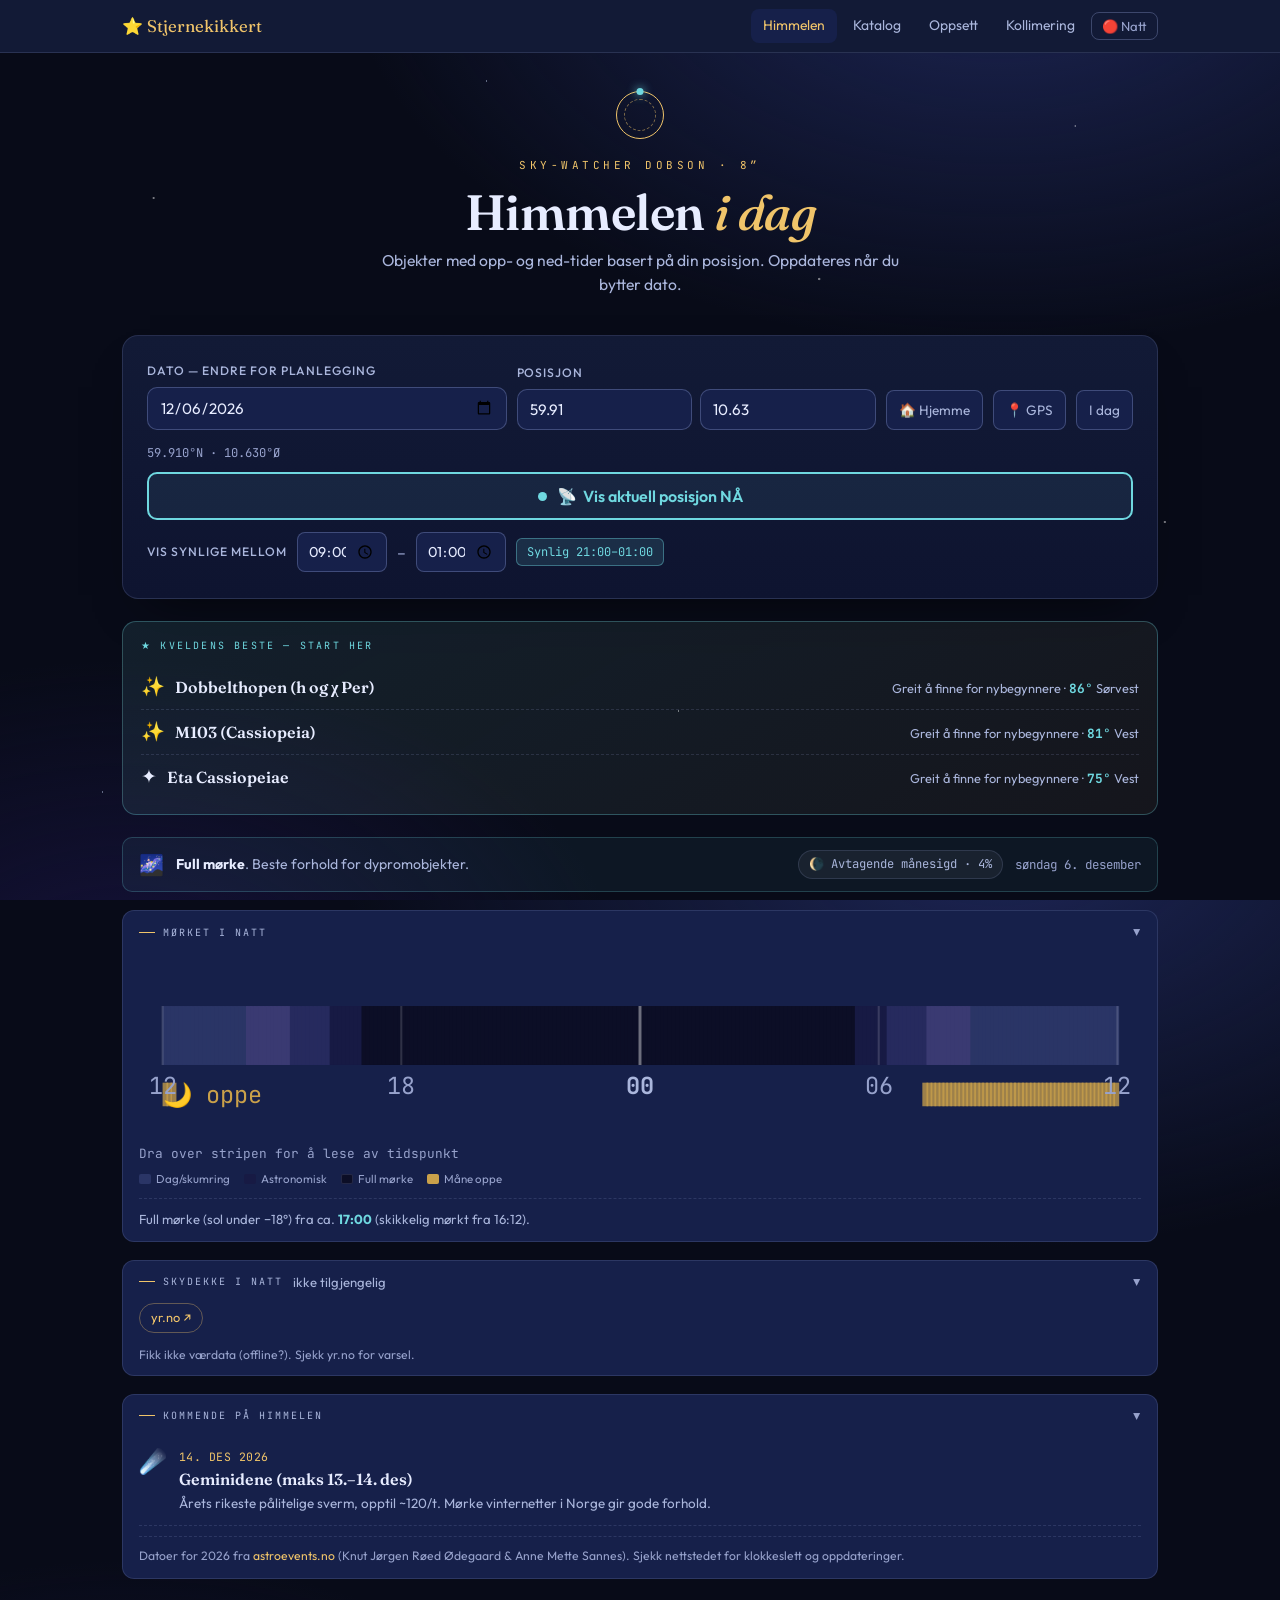
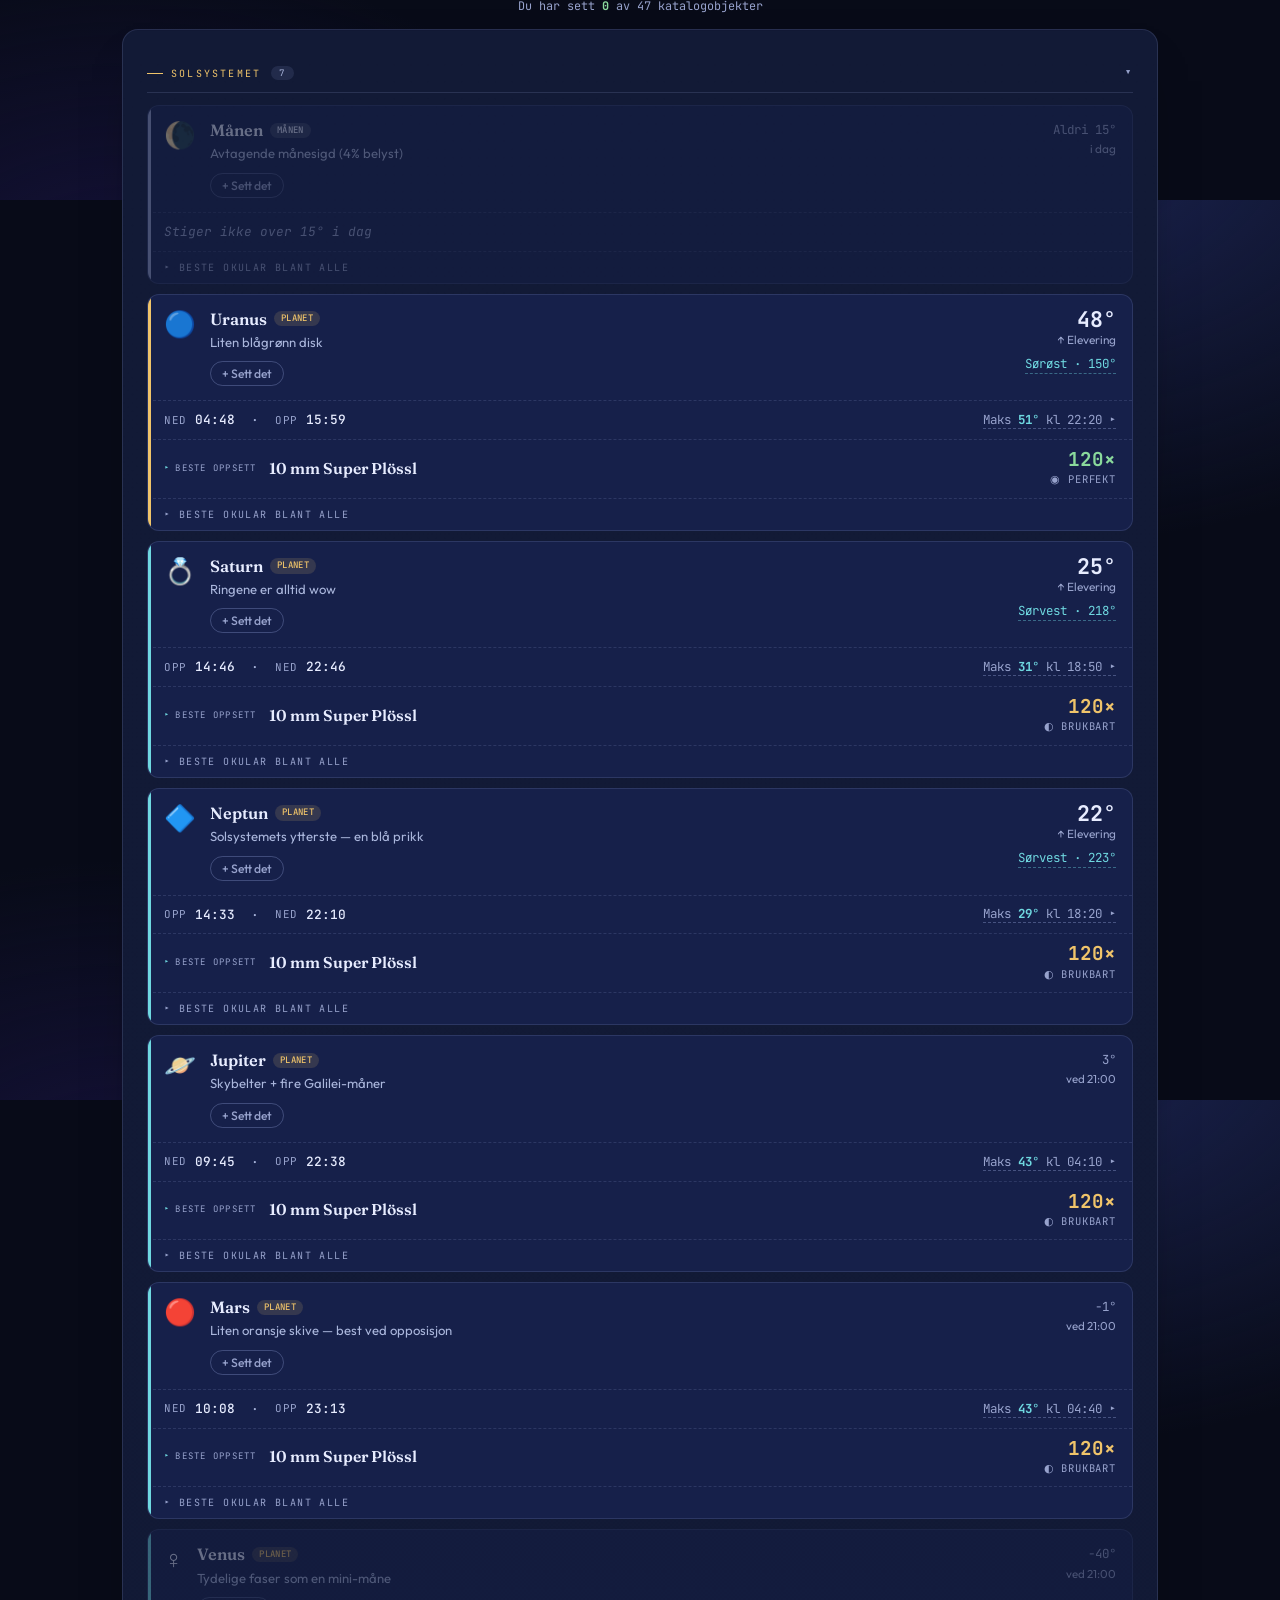
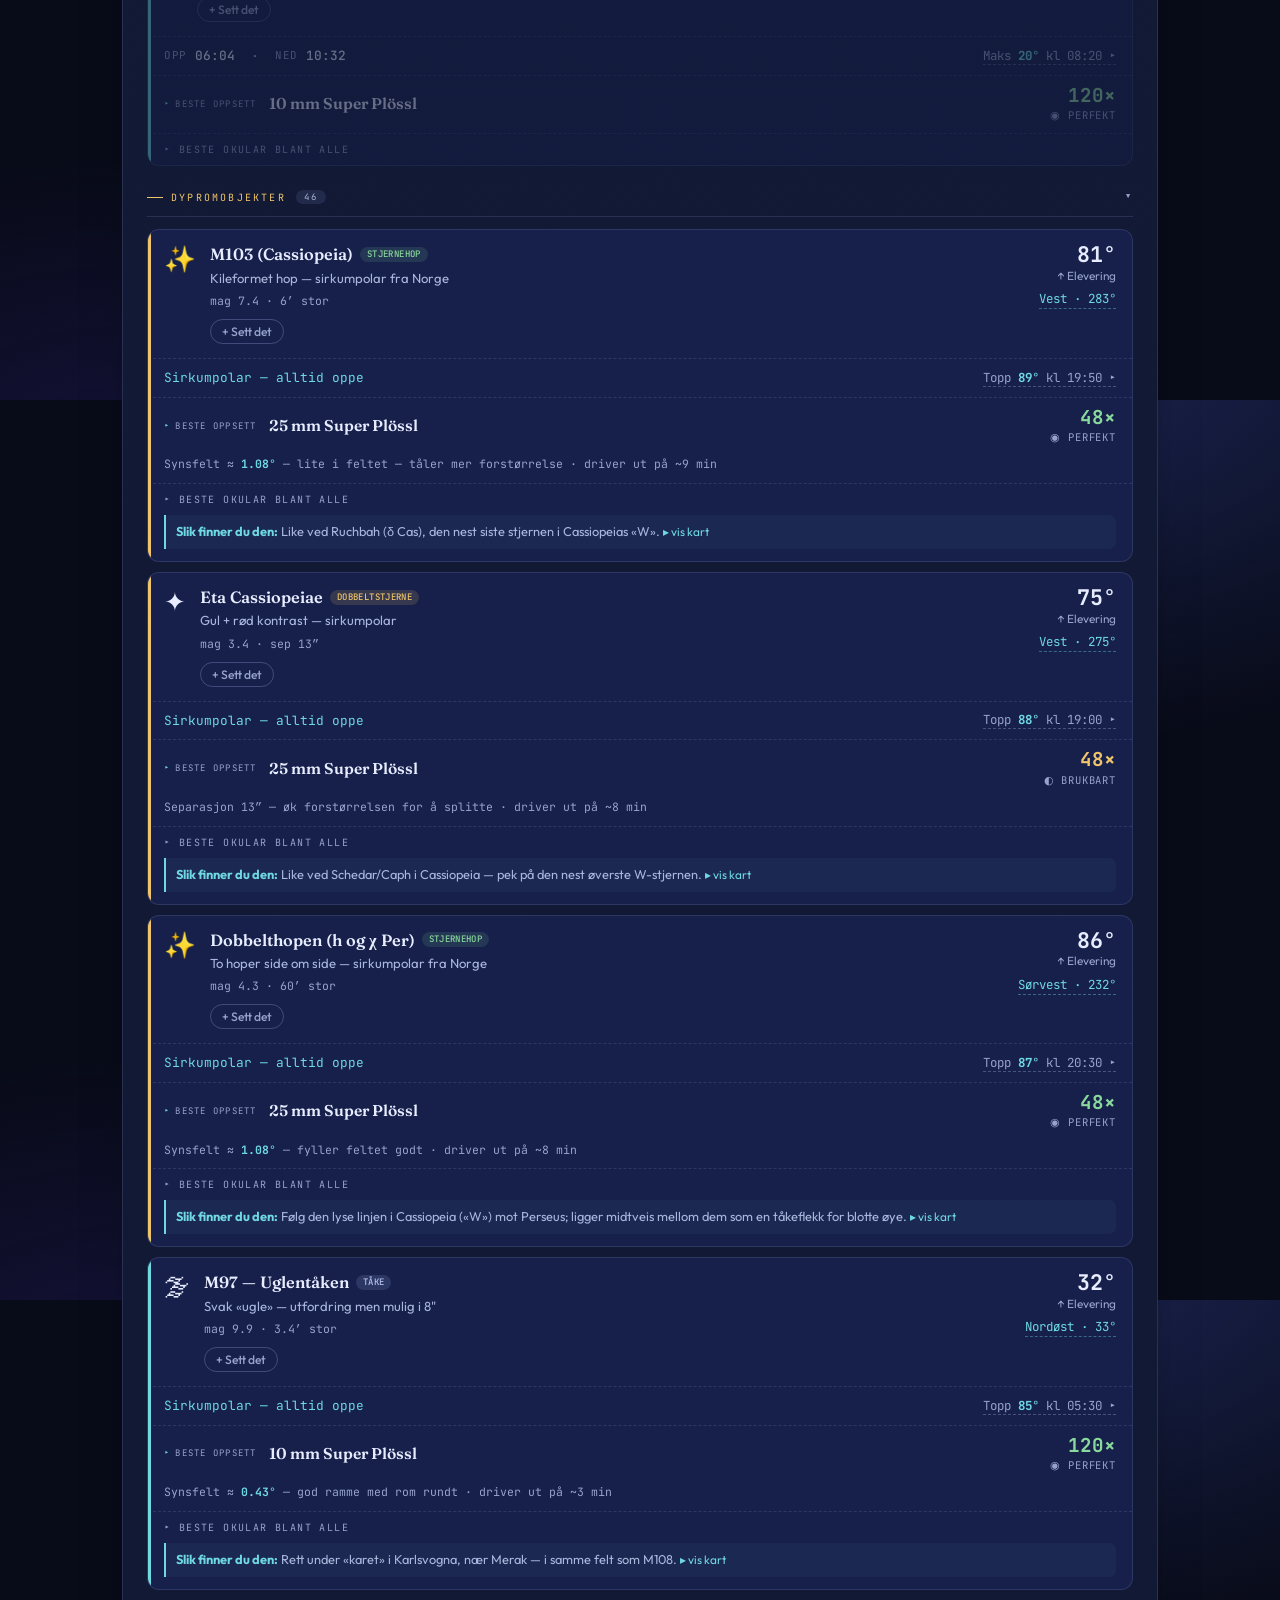
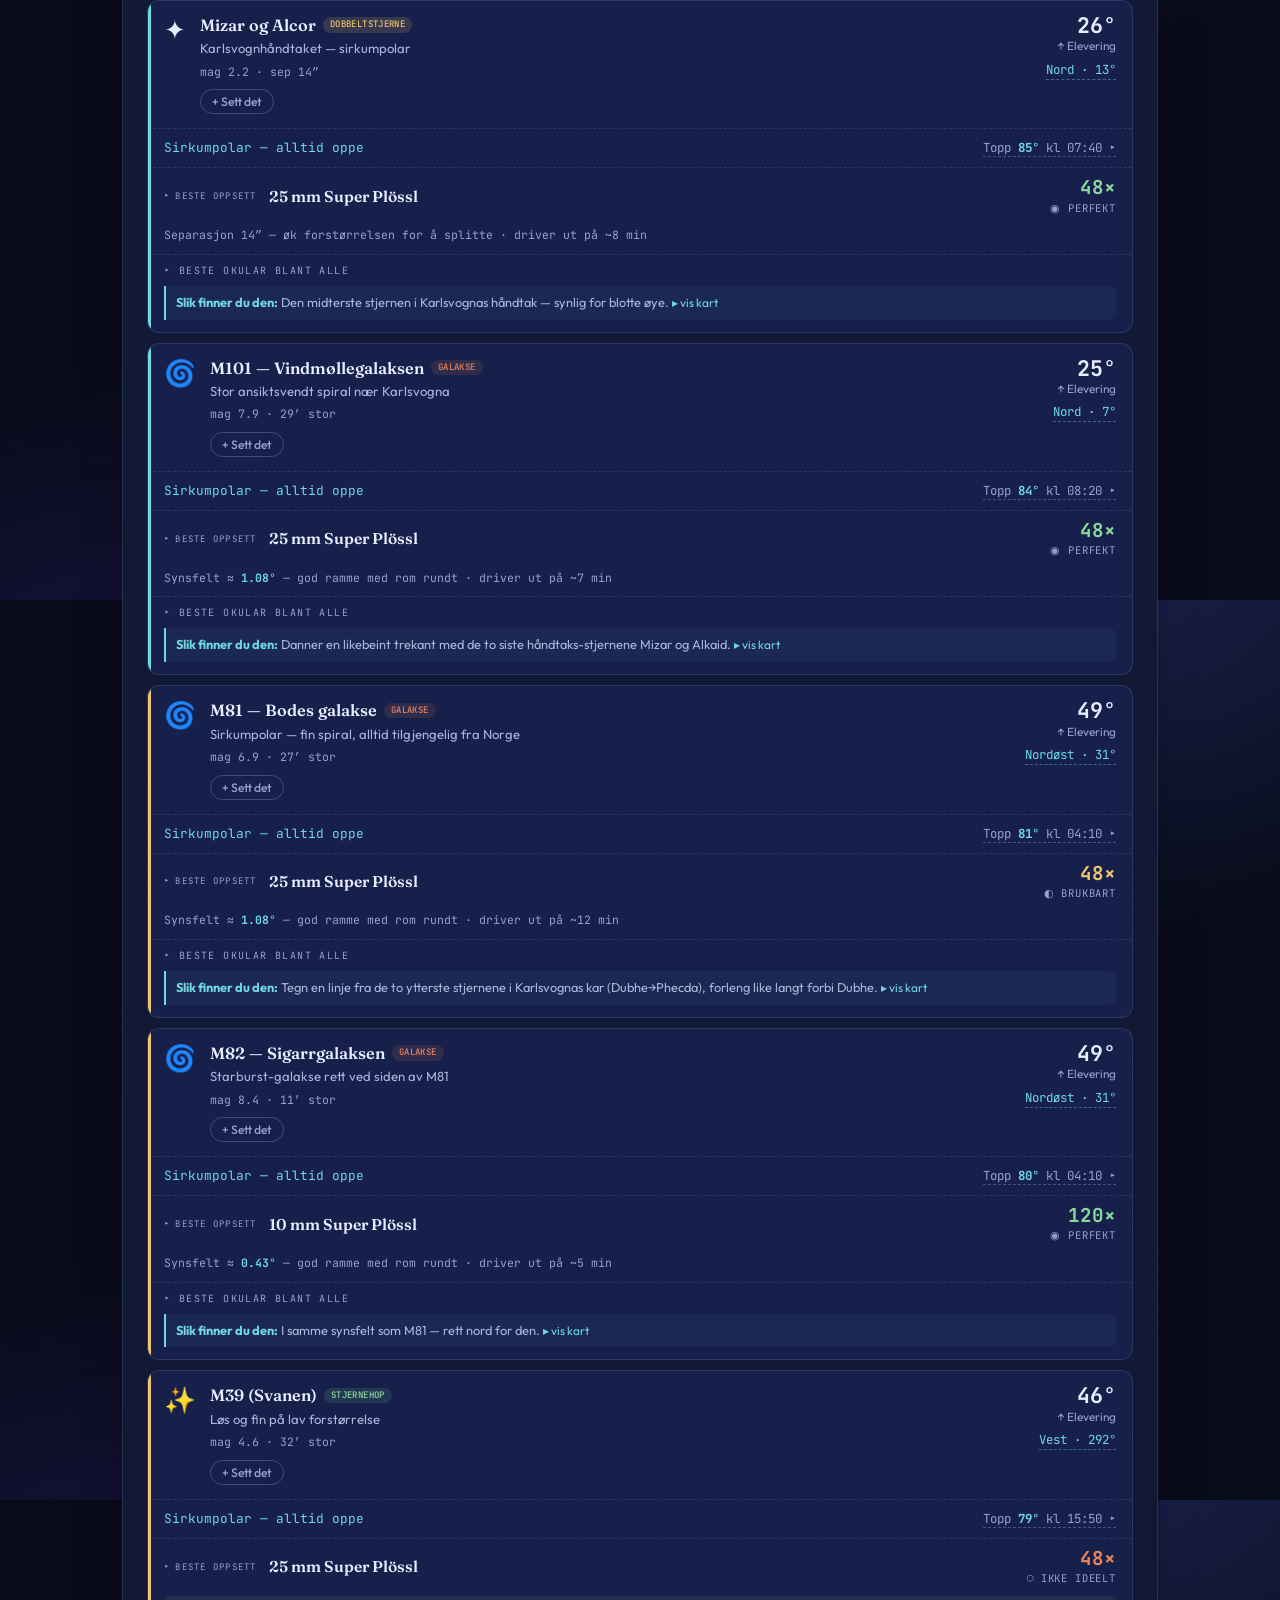
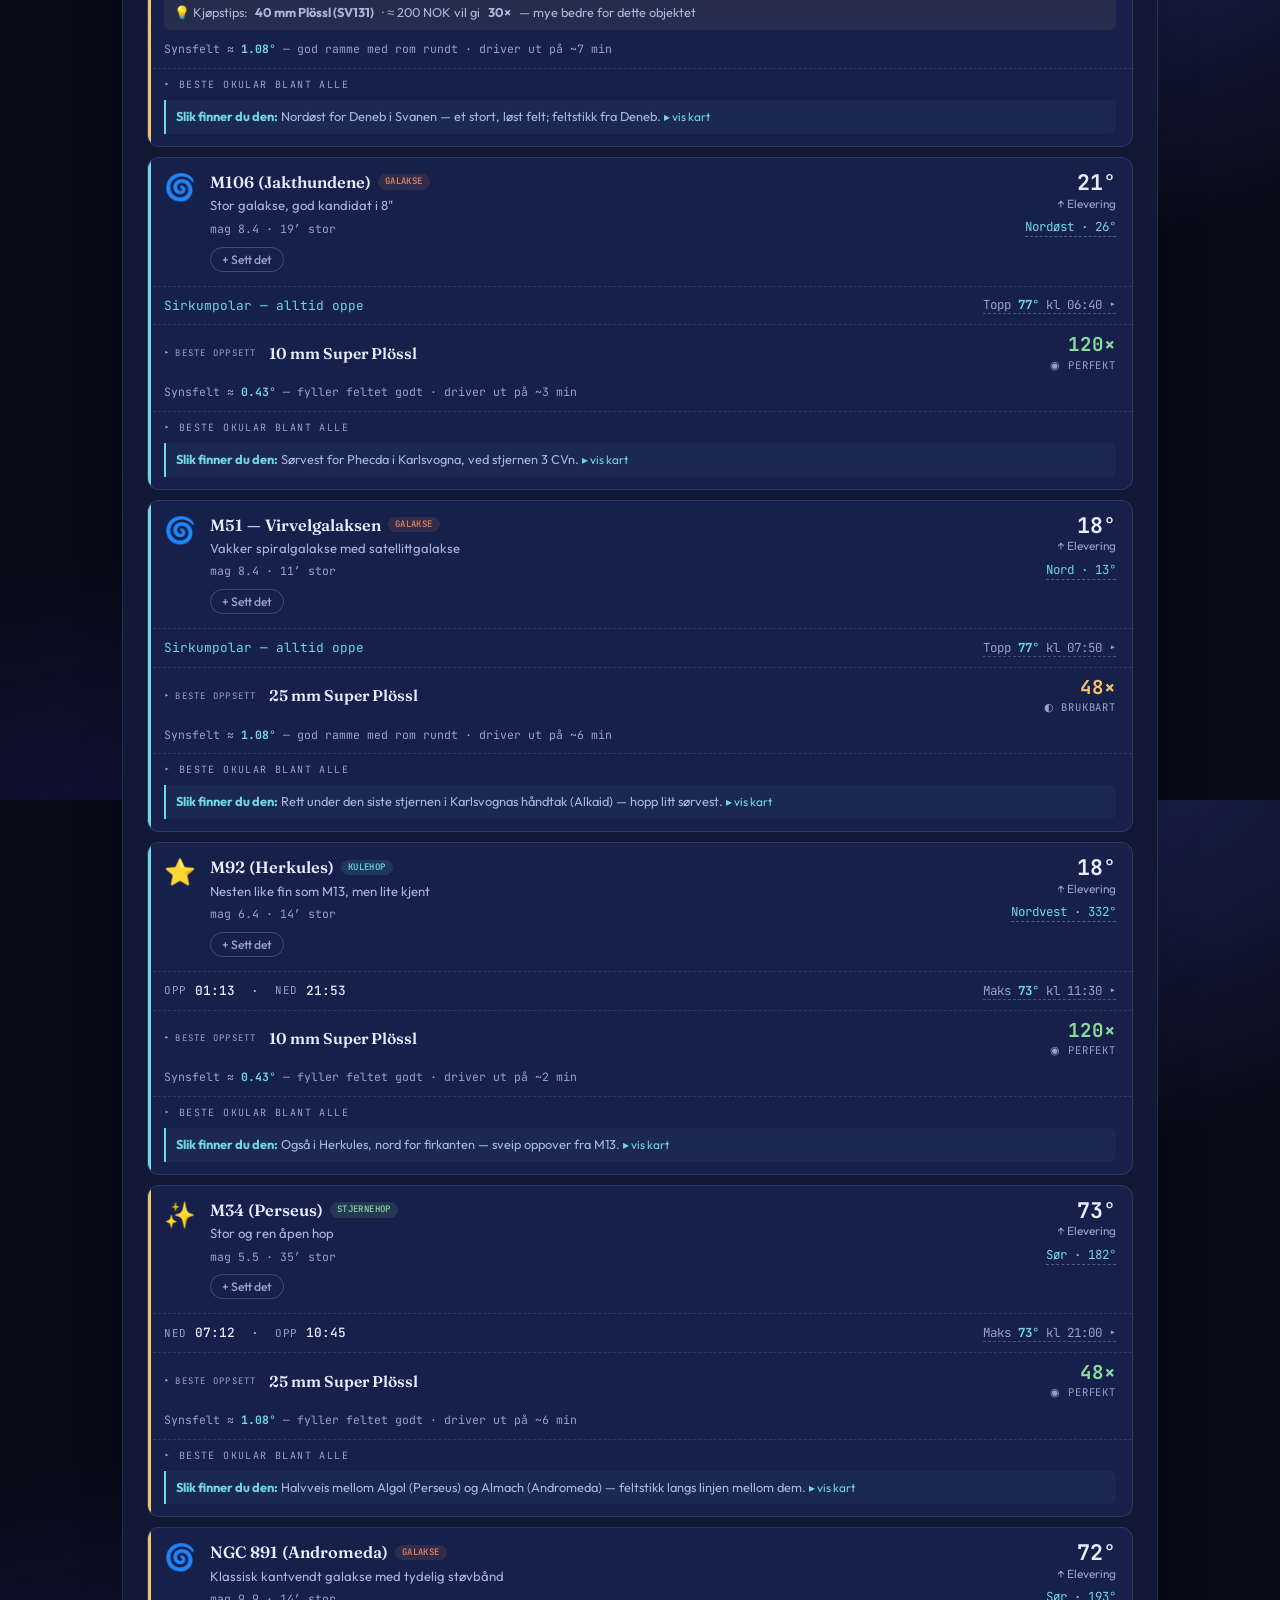
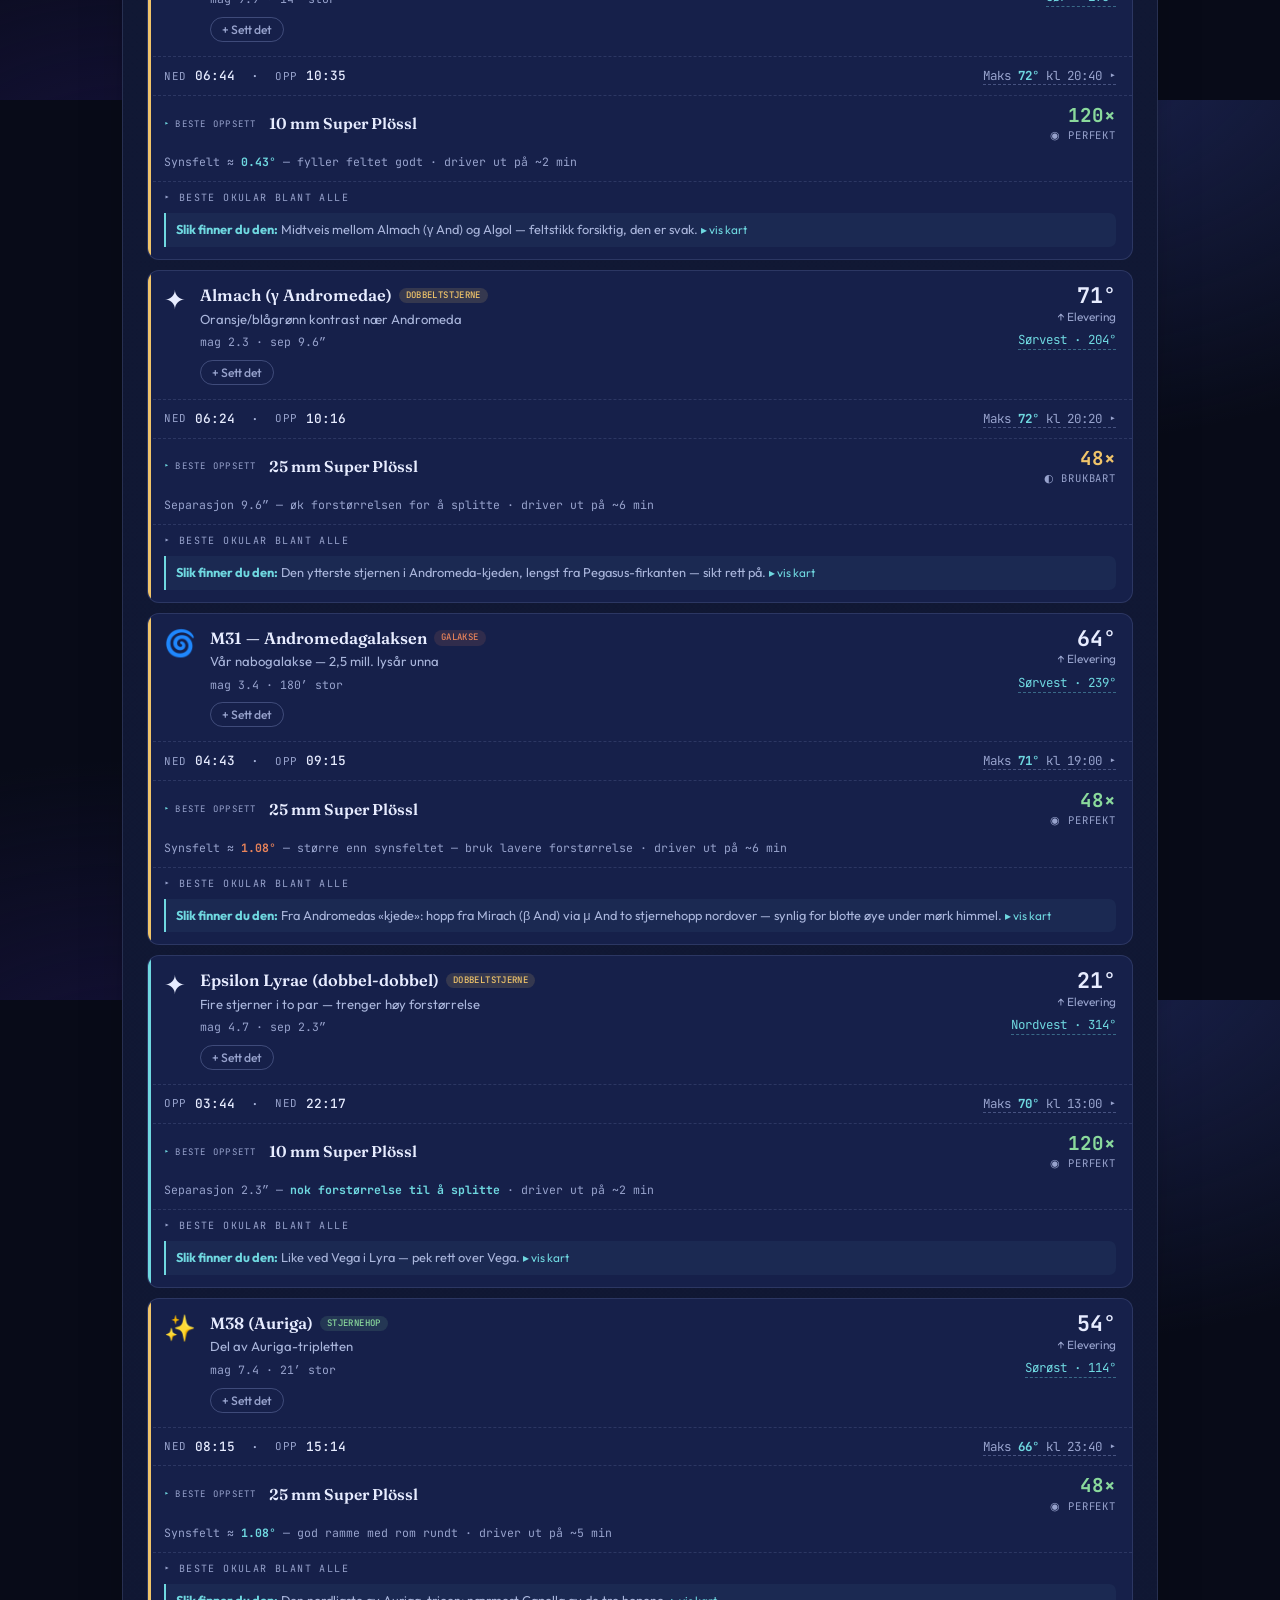
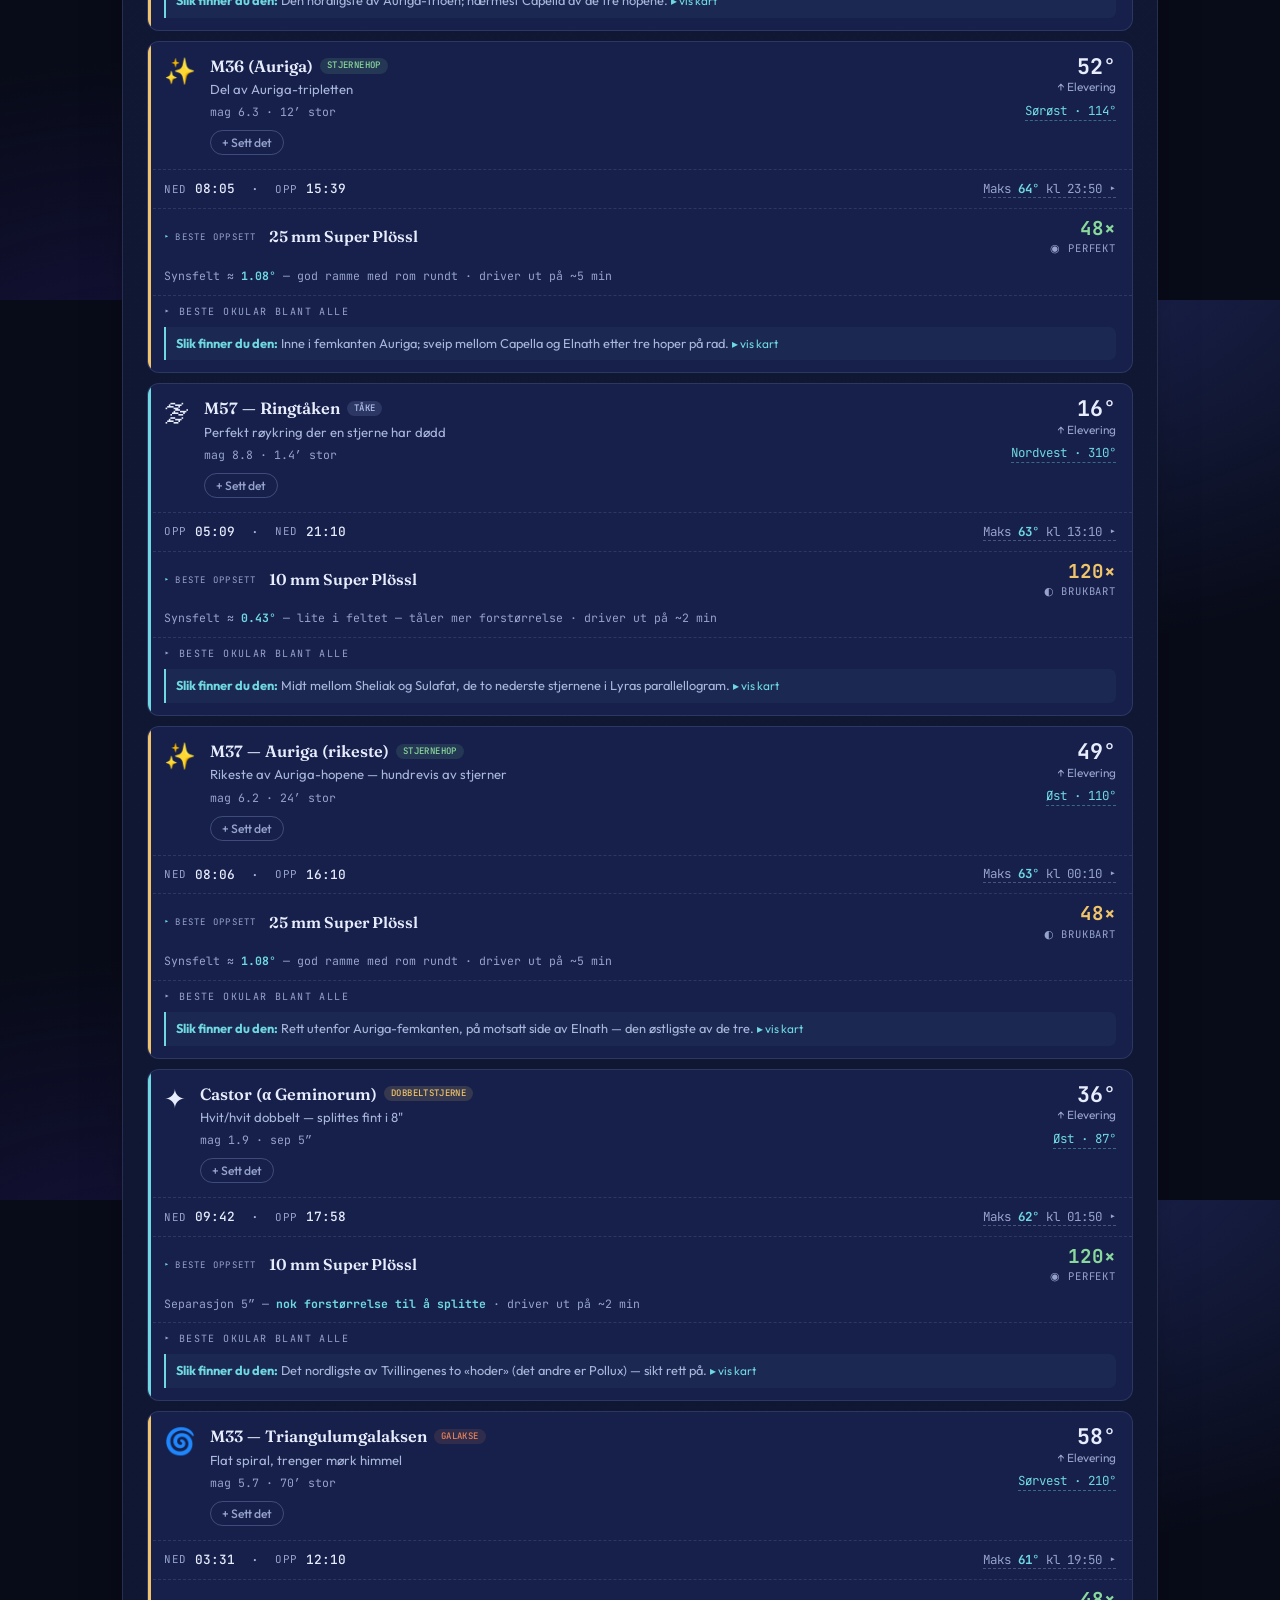
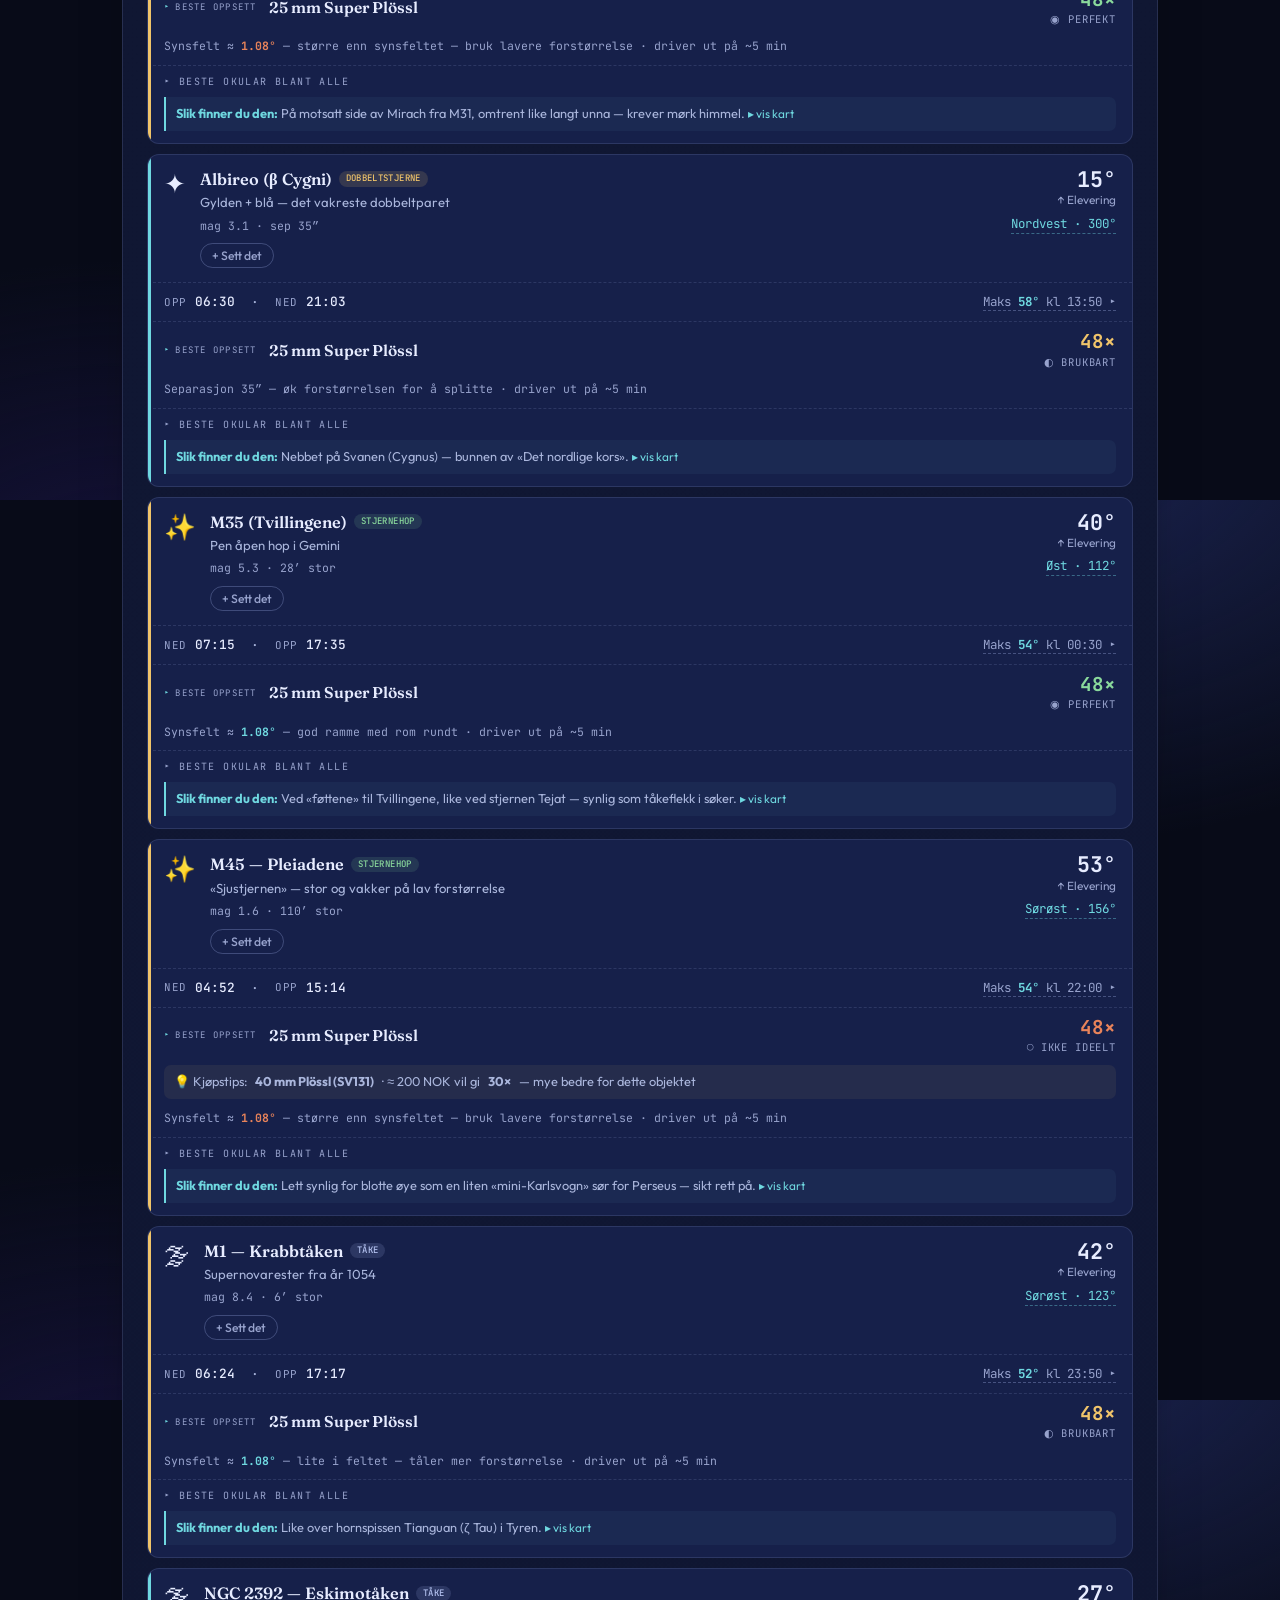
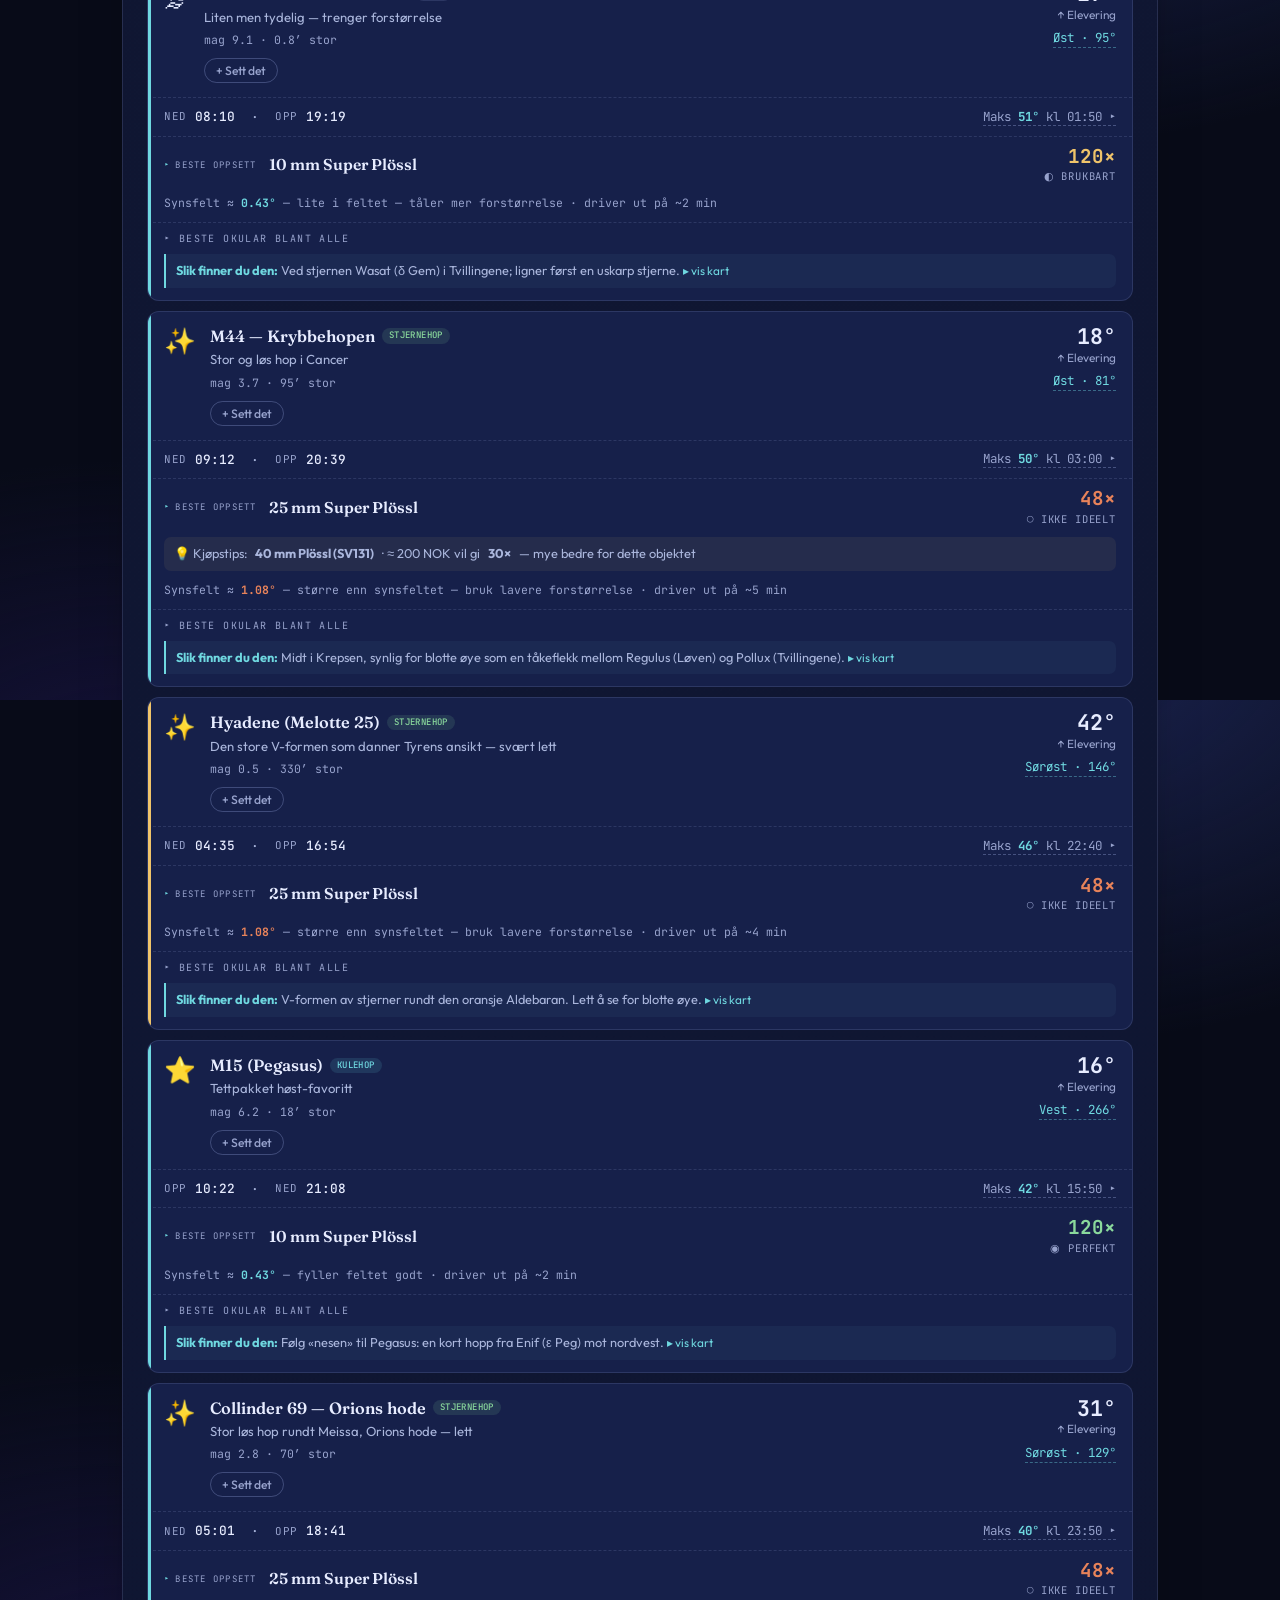
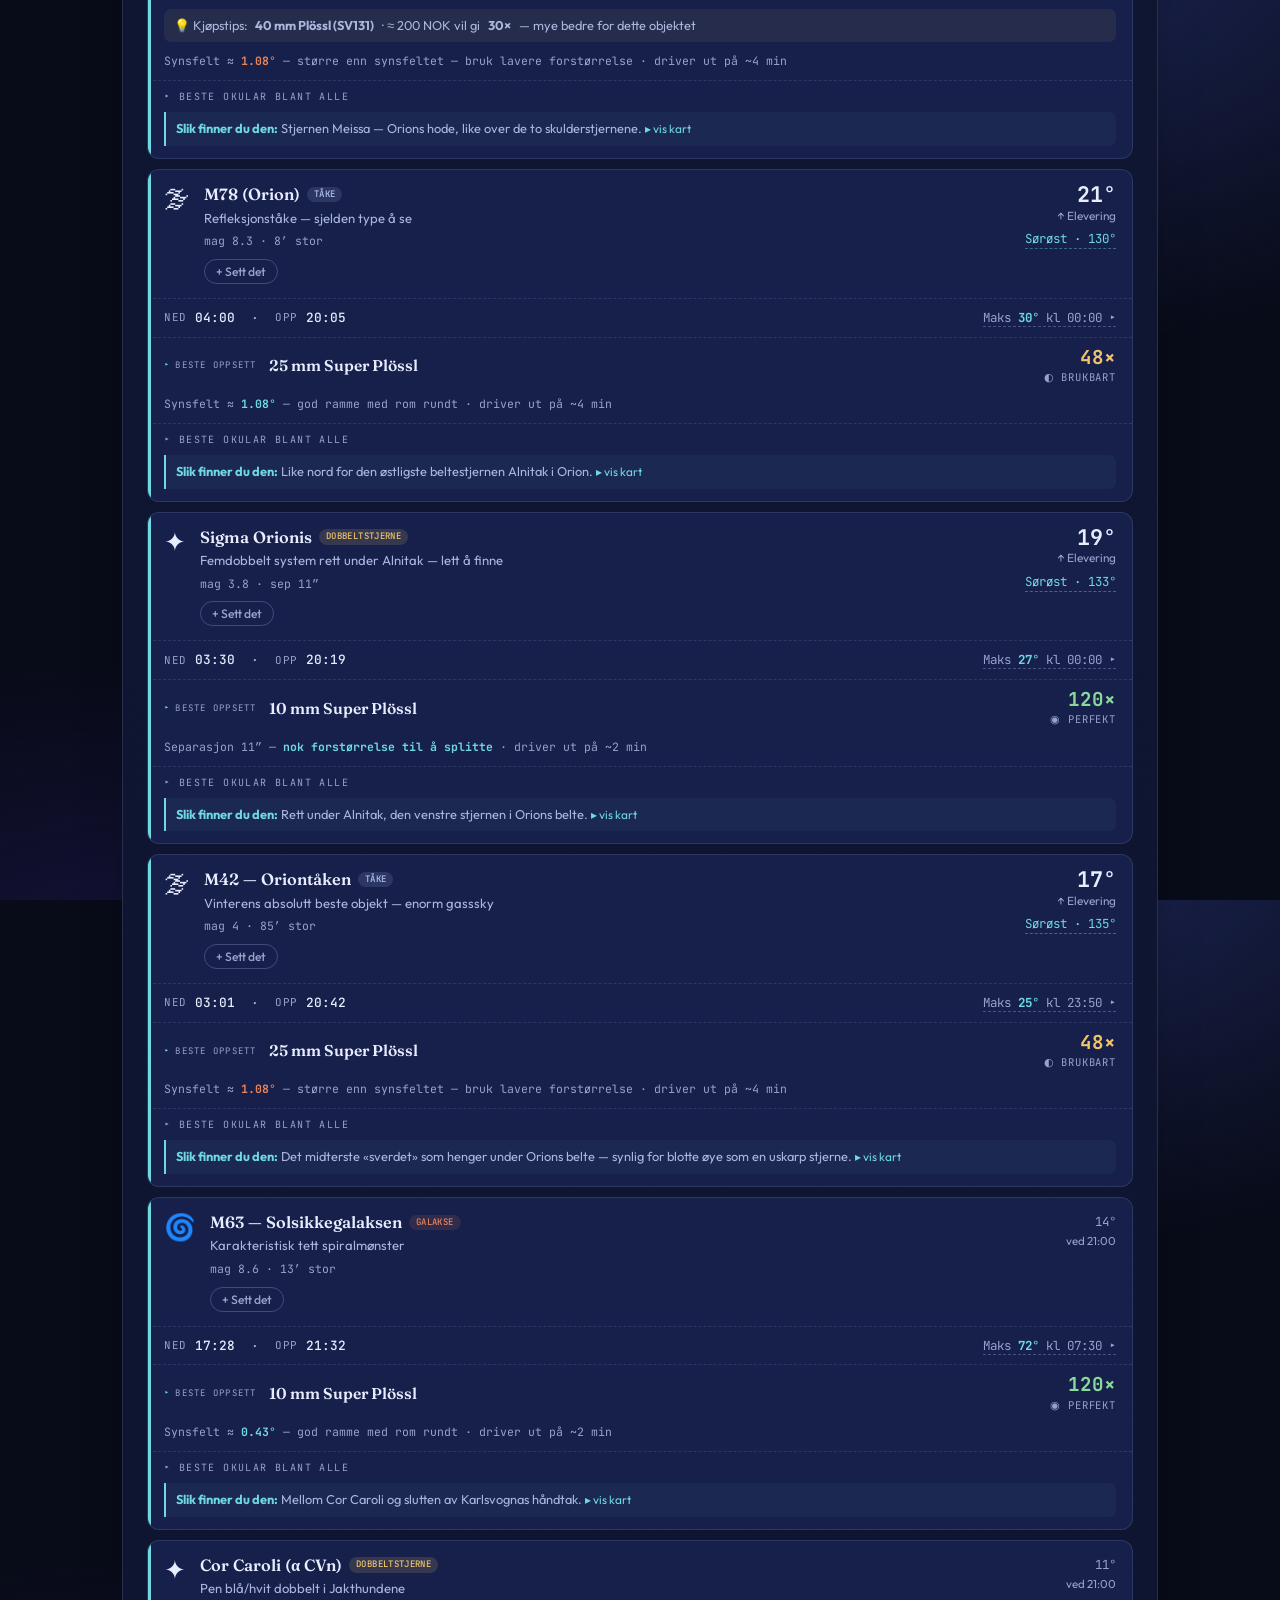
==== index.html @ fbb14fe5 "Stjernekikkert: statisk stjernekikking-app (PWA) Sky-Watcher 203mm Dobson hjelper — okularanbefaling" ====
<!DOCTYPE html>
<html lang="no">
<head>
<meta charset="UTF-8">
<meta name="viewport" content="width=device-width, initial-scale=1.0">
<title>Himmelen i dag — Stjernekikkert</title>
<link rel="icon" href="data:image/svg+xml,<svg xmlns='http://www.w3.org/2000/svg' viewBox='0 0 16 16'><text y='14' font-size='14'>%E2%AD%90</text></svg>">
<link rel="manifest" href="manifest.json">
<meta name="theme-color" content="#080b18">
<link rel="apple-touch-icon" href="icon.svg">
<meta name="apple-mobile-web-app-capable" content="yes">
<meta name="apple-mobile-web-app-status-bar-style" content="black-translucent">
<link rel="preconnect" href="https://fonts.googleapis.com">
<link rel="preconnect" href="https://fonts.gstatic.com" crossorigin>
<link href="https://fonts.googleapis.com/css2?family=Fraunces:ital,opsz,wght@0,9..144,400;0,9..144,600;1,9..144,500&family=Outfit:wght@300;400;500;600&family=JetBrains+Mono:wght@500;700&display=swap" rel="stylesheet">
<link rel="stylesheet" href="shared.css">
<script src="shared.js"></script>
<style>
/* ---- Sidespesifikk stil (felles ligger i shared.css) ---- */
.ring{width:48px;height:48px;margin:0 auto 18px;border-radius:50%;border:1.5px solid var(--gold);position:relative}
.ring::after{content:"";position:absolute;inset:7px;border-radius:50%;border:1px dashed rgba(240,196,106,.5)}
.ring::before{content:"";position:absolute;width:7px;height:7px;background:var(--cyan);border-radius:50%;top:-4px;left:50%;transform:translateX(-50%);box-shadow:0 0 10px var(--cyan)}

.setup-banner{background:rgba(240,196,106,.09);border:1px solid rgba(240,196,106,.3);border-radius:12px;padding:14px 18px;margin-bottom:22px;display:flex;align-items:center;gap:14px}
.setup-banner p{color:var(--ink-soft);font-size:.9rem}
.setup-banner a{color:var(--gold);font-weight:600;text-decoration:none}

.ctrl-row{display:grid;grid-template-columns:1fr 1fr auto auto auto;gap:10px;align-items:end;margin-bottom:14px}
label.ctrl-lbl{font-size:.76rem;color:var(--ink-soft);text-transform:uppercase;letter-spacing:.08em;margin-bottom:6px;font-weight:500;display:block}
input[type=date],input[type=number]{width:100%;background:var(--panel-soft);color:var(--ink);border:1px solid var(--line-strong);border-radius:10px;padding:10px 12px;font-family:'Outfit',sans-serif;font-size:.95rem;transition:border-color .15s}
input:focus{outline:none;border-color:var(--gold);box-shadow:0 0 0 3px rgba(240,196,106,.14)}
.ctrl-btn{background:var(--panel-soft);color:var(--ink-soft);border:1px solid var(--line-strong);border-radius:8px;padding:10px 12px;cursor:pointer;font-family:'Outfit',sans-serif;font-size:.85rem;white-space:nowrap;transition:all .15s}
.ctrl-btn:hover{border-color:var(--gold);color:var(--gold)}
.ctrl-loc{font-family:'JetBrains Mono',monospace;font-size:.76rem;color:var(--ink-faint);margin-top:5px}
.live-row{margin-top:10px}
@keyframes blink-live{0%,100%{opacity:1}50%{opacity:.45}}
.live-btn{width:100%;padding:12px 18px;border-radius:10px;cursor:pointer;font-family:'Outfit',sans-serif;font-size:1rem;font-weight:600;border:2px solid var(--cyan);color:var(--cyan);background:rgba(111,216,224,.08);display:flex;align-items:center;justify-content:center;gap:10px;transition:all .2s}
.live-btn:hover{background:rgba(111,216,224,.16)}
.live-btn.live-active{border-color:var(--rust);color:var(--rust);background:rgba(232,131,90,.12);animation:blink-live 2s ease-in-out infinite}
.live-btn .live-dot{width:9px;height:9px;border-radius:50%;background:currentColor;flex:none}
.time-row{display:flex;align-items:center;gap:10px;margin-top:12px;flex-wrap:wrap}
.time-inp{width:90px;background:var(--panel-soft);color:var(--ink);border:1px solid var(--line-strong);border-radius:8px;padding:8px 10px;font-family:'Outfit',sans-serif;font-size:.9rem}
.time-inp:focus{outline:none;border-color:var(--gold)}
.time-badge{font-family:'JetBrains Mono',monospace;font-size:.75rem;color:var(--ink-faint);background:rgba(111,216,224,.08);border:1px solid rgba(111,216,224,.2);border-radius:6px;padding:4px 10px}
.time-badge.active{color:var(--cyan);border-color:rgba(111,216,224,.4);background:rgba(111,216,224,.13)}

/* Kveldens beste (FIND-3) */
.best-box{background:linear-gradient(150deg,rgba(111,216,224,.10),rgba(240,196,106,.06));border:1px solid rgba(111,216,224,.30);border-radius:14px;padding:16px 18px;margin-bottom:22px}
.best-box .bt{font-family:'JetBrains Mono',monospace;font-size:10px;letter-spacing:.22em;text-transform:uppercase;color:var(--cyan);margin-bottom:12px;display:flex;align-items:center;gap:8px}
.best-item{display:flex;align-items:baseline;gap:10px;padding:7px 0;border-bottom:1px dashed var(--line)}
.best-item:last-child{border-bottom:none}
.best-item .emo{font-size:1.2rem;flex:none}
.best-item .nm{font-family:'Fraunces',serif;font-weight:600;color:var(--ink)}
.best-item .rs{font-size:.8rem;color:var(--ink-soft);margin-left:auto;text-align:right}
.best-item .rs b{color:var(--cyan);font-family:'JetBrains Mono',monospace}

/* Logg-teller */
.log-count{font-family:'JetBrains Mono',monospace;font-size:.74rem;color:var(--ink-faint);text-align:center;margin-bottom:14px}
.log-count b{color:var(--green)}

.sun-status{background:var(--panel-soft);border:1px solid var(--line);border-radius:10px;padding:11px 16px;margin-bottom:18px;font-size:.88rem;display:flex;gap:12px;align-items:center;flex-wrap:wrap}
.sun-status .ico{font-size:1.25rem;flex:none}
.sun-status.day{background:rgba(240,196,106,.10);border-color:rgba(240,196,106,.32)}
.sun-status.twilight{background:rgba(232,131,90,.08);border-color:rgba(232,131,90,.28)}
.sun-status.dark{background:rgba(111,216,224,.06);border-color:rgba(111,216,224,.22)}
.sun-status .det{color:var(--ink-soft);flex:1}
.sun-status .det b{color:var(--ink)}
.moon-chip{font-family:'JetBrains Mono',monospace;font-size:.76rem;color:var(--ink-soft);background:rgba(255,255,255,.05);border:1px solid var(--line);border-radius:99px;padding:4px 10px;white-space:nowrap}
.moon-warn{border:1px solid rgba(240,196,106,.4);background:rgba(240,196,106,.08);border-radius:10px;padding:10px 14px;margin-bottom:18px;font-size:.84rem;color:var(--ink-soft);display:flex;gap:10px;align-items:center}

.sky-section{font-family:'JetBrains Mono',monospace;font-size:10px;letter-spacing:.22em;text-transform:uppercase;color:var(--ink-faint);margin:20px 0 10px;display:flex;align-items:center;gap:10px}
.sky-section::after{content:"";flex:1;height:1px;background:var(--line)}
.sky-section:first-child{margin-top:0}

/* Sammenleggbare seksjoner */
.sky-sec{margin-bottom:14px}
.sky-sec-head{width:100%;display:flex;align-items:center;gap:10px;padding:8px 0 10px;background:none;border:none;border-bottom:1px solid var(--line);cursor:pointer;font-family:'JetBrains Mono',monospace;font-size:10px;letter-spacing:.22em;text-transform:uppercase;color:var(--ink-faint);transition:color .15s}
.sky-sec-head:hover{color:var(--ink-soft)}
.sky-sec-head:focus-visible{outline:2px solid var(--gold);outline-offset:2px}
.sky-sec-title{color:var(--gold);display:flex;align-items:center;gap:8px}
.sky-sec-title::before{content:"";width:16px;height:1px;background:var(--gold);display:inline-block}
.sky-sec-count{background:rgba(160,176,230,.12);color:var(--ink-soft);border-radius:99px;padding:1px 8px;font-size:9px}
.sky-sec-arrow{margin-left:auto;transition:transform .2s;font-size:.85rem}
.sky-sec.open .sky-sec-arrow{transform:rotate(90deg)}
.sky-sec-body{display:none;padding-top:12px}
.sky-sec.open .sky-sec-body{display:block}

.obj-card{background:var(--panel-soft);border:1px solid var(--line);border-radius:12px;padding:0;margin-bottom:10px;overflow:hidden;position:relative}
.obj-card::before{content:"";position:absolute;left:0;top:0;bottom:0;width:3px;background:var(--cyan)}
.obj-card.dim::before{background:var(--ink-faint)}
.obj-card.high::before{background:var(--gold)}
.obj-card.outside-window{opacity:.4}
.obj-main{display:grid;grid-template-columns:auto 1fr auto;gap:12px 14px;padding:14px 16px;align-items:start}
.obj-emo{font-size:1.6rem;line-height:1;padding-top:2px}
.obj-body{min-width:0}
.obj-name{font-family:'Fraunces',serif;font-size:1.02rem;font-weight:600;display:flex;align-items:center;gap:7px;flex-wrap:wrap;line-height:1.25}
.obj-why{font-size:.82rem;color:var(--ink-soft);margin-top:3px}
.obj-sub{font-family:'JetBrains Mono',monospace;font-size:.72rem;color:var(--ink-faint);margin-top:4px}
.obj-actions{margin-top:8px}
.obj-alt{text-align:right;flex:none;min-width:80px}
.obj-alt .deg{font-family:'JetBrains Mono',monospace;font-size:1.35rem;font-weight:700;color:var(--ink);line-height:1}
.obj-alt .dir-simple{font-size:.74rem;color:var(--ink-faint);margin-top:1px}
.obj-alt .below{font-size:.78rem;color:var(--ink-faint);font-family:'JetBrains Mono',monospace}
.dir-compass{font-size:.78rem;color:var(--cyan);font-family:'JetBrains Mono',monospace;margin-top:3px;white-space:nowrap;background:none;border:none;border-bottom:1px dashed rgba(111,216,224,.4);padding:0 0 1px;cursor:pointer}
.dir-compass:hover{color:var(--gold)}
.dir-compass:focus-visible{outline:2px solid var(--cyan);outline-offset:2px}

.obj-window{border-top:1px dashed var(--line);padding:9px 16px;display:grid;grid-template-columns:1fr auto;gap:10px;align-items:center;font-size:.81rem}
.obj-window .times{display:flex;align-items:center;gap:8px;flex-wrap:wrap;font-family:'JetBrains Mono',monospace;font-size:.8rem;color:var(--ink-soft)}
.obj-window .times .t{color:var(--ink);font-weight:500}
.obj-window .times .lbl{font-size:.68rem;color:var(--ink-faint);text-transform:uppercase;letter-spacing:.06em}
.obj-window .circum{color:var(--cyan);font-family:'JetBrains Mono',monospace}
.obj-window .never{color:var(--ink-faint);font-style:italic}
.obj-window .peak{font-family:'JetBrains Mono',monospace;font-size:.78rem;color:var(--ink-faint);text-align:right}
.obj-window .peak b{color:var(--cyan)}

.obj-ep{border-top:1px dashed var(--line);padding:10px 16px;display:grid;grid-template-columns:auto 1fr auto;gap:8px 12px;align-items:center}
.obj-ep-label{font-family:'JetBrains Mono',monospace;font-size:9px;letter-spacing:.14em;color:var(--ink-faint);text-transform:uppercase;display:flex;align-items:center;gap:5px}
.obj-ep-label::before{content:"▸";color:var(--cyan)}
.obj-ep-name{font-family:'Fraunces',serif;font-size:.98rem;font-weight:600;color:var(--ink);line-height:1.2}
.obj-ep-name .b-tag{font-family:'JetBrains Mono',monospace;font-size:9px;letter-spacing:.04em;background:rgba(240,196,106,.18);color:var(--gold);padding:2px 6px;border-radius:99px;margin-left:5px;text-transform:uppercase;font-weight:500}
.obj-ep-mag{text-align:right;font-family:'JetBrains Mono',monospace}
.obj-ep-mag .mg{font-size:1.2rem;font-weight:700;line-height:1}
.obj-ep-mag .mg.good{color:var(--green)}.obj-ep-mag .mg.fair{color:var(--gold)}.obj-ep-mag .mg.poor{color:var(--rust)}
.obj-ep-mag .q{font-size:.66rem;text-transform:uppercase;letter-spacing:.08em;color:var(--ink-faint);margin-top:2px}
.obj-upgrade{grid-column:1/-1;display:flex;align-items:center;gap:8px;background:rgba(240,196,106,.07);border-radius:7px;padding:7px 10px;margin-top:2px;font-size:.8rem;color:var(--ink-soft)}
.obj-upgrade a{color:var(--gold);font-weight:600;text-decoration:none}
.fov-line{grid-column:1/-1;margin-top:2px}

/* Alle-okularer dropdown (topp 3) */
.ae{border-top:1px dashed var(--line)}
.ae-head{width:100%;background:none;border:none;text-align:left;cursor:pointer;padding:9px 16px;font-family:'JetBrains Mono',monospace;font-size:10px;letter-spacing:.14em;text-transform:uppercase;color:var(--ink-faint);transition:color .15s}
.ae-head:hover{color:var(--cyan)}
.ae-head:focus-visible{outline:2px solid var(--cyan);outline-offset:-2px}
.ae-head .ae-title{transition:color .15s}
.ae.open .ae-head .ae-title{color:var(--cyan)}
.ae-body{display:none;padding:2px 16px 12px}
.ae.open .ae-body{display:block}
.ae-row{display:flex;align-items:center;gap:9px;padding:6px 0;border-bottom:1px dashed var(--line);font-size:.84rem}
.ae-row:last-of-type{border-bottom:none}
.ae-q{font-family:'JetBrains Mono',monospace;flex:none;width:14px;text-align:center}
.ae-q.good{color:var(--green)}.ae-q.fair{color:var(--gold)}.ae-q.poor{color:var(--rust)}
.ae-name{flex:1;color:var(--ink);min-width:0}
.ae-mag{font-family:'JetBrains Mono',monospace;color:var(--cyan);font-weight:700;flex:none}
.ae-own{font-family:'JetBrains Mono',monospace;font-size:.66rem;background:rgba(138,217,156,.15);color:var(--green);padding:1px 7px;border-radius:99px;flex:none}
.ae-price{font-family:'JetBrains Mono',monospace;font-size:.7rem;color:var(--ink-faint);flex:none}
.ae-note{font-size:.74rem;color:var(--ink-faint);margin-top:8px;line-height:1.4}

.sky-empty{color:var(--ink-faint);font-size:.9rem;padding:12px 0;font-style:italic}

.sun-warn{border:1px solid rgba(232,131,90,.5);background:linear-gradient(180deg,rgba(232,131,90,.13),rgba(232,131,90,.04));border-radius:14px;padding:18px 20px;margin-bottom:22px;display:flex;gap:14px;align-items:flex-start}
.sun-warn .ico{font-size:1.5rem;flex:none}
.sun-warn h3{font-family:'Fraunces',serif;font-size:1.05rem;color:var(--rust);margin-bottom:4px}
.sun-warn p{font-size:.88rem;color:var(--ink-soft)}

/* Kompass-modal */
#compass-modal{display:none;position:fixed;inset:0;z-index:300;align-items:center;justify-content:center}
#compass-modal.show{display:flex}
.cm-bg{position:absolute;inset:0;background:rgba(0,0,0,.8);backdrop-filter:blur(4px)}
.cm-box{position:relative;z-index:1;background:var(--panel);border:1px solid var(--line-strong);border-radius:20px;padding:22px 20px 18px;max-width:340px;width:92%;text-align:center;box-shadow:0 32px 80px rgba(0,0,0,.8)}
.cm-objname{font-family:'Fraunces',serif;font-size:1.05rem;font-weight:600;color:var(--ink);margin-bottom:3px}
.cm-bearing{font-family:'JetBrains Mono',monospace;font-size:1.5rem;color:var(--cyan);margin-bottom:14px;letter-spacing:.04em}
.cm-steps{text-align:left;margin:14px 0;display:flex;flex-direction:column;gap:9px}
.cm-step{display:flex;gap:10px;align-items:flex-start;font-size:.88rem;color:var(--ink-soft);line-height:1.4}
.cm-stepnum{background:var(--gold);color:var(--bg);width:20px;height:20px;border-radius:50%;display:grid;place-items:center;font-weight:700;font-size:.72rem;flex:none;margin-top:1px}
.cm-close-btn{background:none;border:1px solid var(--line-strong);color:var(--ink-faint);padding:8px 22px;border-radius:8px;cursor:pointer;font-family:'Outfit',sans-serif;font-size:.88rem;margin-top:4px;transition:all .15s}
.cm-close-btn:hover{border-color:var(--rust);color:var(--rust)}

/* Klikkbar maks-elevasjon */
.peak-link{background:none;border:none;cursor:pointer;font-family:'JetBrains Mono',monospace;font-size:.78rem;color:var(--ink-faint);text-align:right;padding:0;border-bottom:1px dashed rgba(160,176,230,.35);transition:color .15s}
.peak-link:hover{color:var(--cyan);border-bottom-color:var(--cyan)}
.peak-link:focus-visible{outline:2px solid var(--cyan);outline-offset:2px}
.peak-link b{color:var(--cyan)}

/* Høydekurve-modal */
#elev-modal{display:none;position:fixed;inset:0;z-index:300;align-items:center;justify-content:center}
#elev-modal.show{display:flex}
.em-bg{position:absolute;inset:0;background:rgba(0,0,0,.8);backdrop-filter:blur(4px)}
.em-box{position:relative;z-index:1;background:var(--panel);border:1px solid var(--line-strong);border-radius:20px;padding:20px 18px 16px;max-width:420px;width:94%;box-shadow:0 32px 80px rgba(0,0,0,.8)}
.em-title{font-family:'Fraunces',serif;font-size:1.05rem;font-weight:600;color:var(--ink);margin-bottom:2px;display:flex;align-items:center;gap:8px}
.em-readout{font-family:'JetBrains Mono',monospace;font-size:.86rem;color:var(--cyan);min-height:1.3em;margin-bottom:8px}
.em-readout .muted{color:var(--ink-faint)}
#em-chart{margin:2px 0 8px}
#em-chart svg{width:100%;height:auto;display:block}
.em-hit{fill:transparent;cursor:crosshair;touch-action:none}
.em-axis{stroke:var(--line);stroke-width:1}
.em-grid{stroke:var(--line);stroke-width:1;stroke-dasharray:2 4;opacity:.6}
.em-midnight{stroke:var(--ink-faint);stroke-width:1;stroke-dasharray:2 3;opacity:.8}
.em-midlbl{fill:var(--ink-soft);font-weight:700}
.em-thr{stroke:var(--gold-deep);stroke-width:1;stroke-dasharray:4 3;opacity:.7}
.em-curve{fill:none;stroke:var(--cyan);stroke-width:2;stroke-linejoin:round;stroke-linecap:round}
.em-fill{fill:var(--cyan);opacity:.10}
.em-axislbl{fill:var(--ink-faint);font-family:'JetBrains Mono',monospace;font-size:8px}
.em-cursor{stroke:var(--rust);stroke-width:1}
.em-dot{fill:var(--rust)}
.em-peak{fill:var(--gold)}
.em-peaklbl{fill:var(--gold);font-family:'JetBrains Mono',monospace;font-size:8px;font-weight:700}
.em-legend{font-size:.74rem;color:var(--ink-faint);display:flex;gap:14px;flex-wrap:wrap;margin-bottom:12px}
.em-legend b{color:var(--ink-soft);font-weight:500}

/* Mørke-tidslinje (TIME-1) */
.dtl{background:var(--panel-soft);border:1px solid var(--line);border-radius:12px;margin-bottom:18px;overflow:hidden}
.dtl-head{width:100%;display:flex;align-items:center;gap:10px;padding:12px 16px;cursor:pointer;background:none;border:none;text-align:left;font-family:'Outfit',sans-serif;color:var(--ink)}
.dtl-head:hover{background:rgba(255,255,255,.02)}
.dtl-head:focus-visible{outline:2px solid var(--gold);outline-offset:-2px}
.dtl-title{font-family:'JetBrains Mono',monospace;font-size:10px;letter-spacing:.2em;text-transform:uppercase;color:var(--ink-soft);display:flex;align-items:center;gap:8px;white-space:nowrap}
.dtl-title::before{content:"";width:16px;height:1px;background:var(--gold);display:inline-block}
.dtl-collapsed-sum{flex:1;font-size:.78rem;color:var(--ink-faint);overflow:hidden;text-overflow:ellipsis;white-space:nowrap}
.dtl.open .dtl-collapsed-sum{display:none}
.dtl-arrow{margin-left:auto;color:var(--ink-faint);font-size:.85rem;transition:transform .2s;flex:none}
.dtl.open .dtl-arrow{transform:rotate(90deg)}
.dtl-body{display:none;padding:0 16px 12px}
.dtl.open .dtl-body{display:block}
.dtl svg{width:100%;height:auto;display:block}
.dtl-lbl{fill:var(--ink-faint);font-family:'JetBrains Mono',monospace;font-size:8px}
.dtl-now{stroke:var(--rust);stroke-width:1.5}
.dtl-cursor{stroke:var(--ink);stroke-width:1;opacity:.7}
.dtl-hit{fill:transparent;cursor:crosshair;touch-action:none}
.dtl-readout{font-family:'JetBrains Mono',monospace;font-size:.8rem;color:var(--cyan);min-height:1.3em;margin:2px 0 6px}
.dtl-readout .muted{color:var(--ink-faint)}
.dtl-readout b{color:var(--ink)}
.dtl-legend{display:flex;gap:14px;flex-wrap:wrap;margin-top:4px;font-size:.72rem;color:var(--ink-faint)}
.dtl-legend span{display:flex;align-items:center;gap:5px}
.dtl-key{width:12px;height:10px;border-radius:2px;flex:none;display:inline-block}
.dtl-summary{font-size:.82rem;color:var(--ink-soft);margin-top:10px;padding-top:10px;border-top:1px dashed var(--line)}
.dtl-summary b{color:var(--cyan)}
.dtl-summary .warn{color:var(--gold)}

/* Vær / skydekke (COND-1) */
.wx{background:var(--panel-soft);border:1px solid var(--line);border-radius:12px;margin-bottom:18px;overflow:hidden}
.wx-head{width:100%;display:flex;align-items:center;gap:10px;flex-wrap:wrap;padding:12px 16px;background:none;border:none;text-align:left;cursor:pointer;font-family:'Outfit',sans-serif;color:var(--ink)}
.wx-head:hover{background:rgba(255,255,255,.02)}
.wx-head:focus-visible{outline:2px solid var(--gold);outline-offset:-2px}
.wx-title{font-family:'JetBrains Mono',monospace;font-size:10px;letter-spacing:.2em;text-transform:uppercase;color:var(--ink-soft);display:flex;align-items:center;gap:8px;white-space:nowrap}
.wx-title::before{content:"";width:16px;height:1px;background:var(--gold);display:inline-block}
.wx-now{font-size:.9rem;color:var(--ink)}
.wx-now b{color:var(--cyan)}
.wx-arrow{margin-left:auto;color:var(--ink-faint);font-size:.85rem;transition:transform .2s;flex:none}
.wx.open .wx-arrow{transform:rotate(90deg)}
.wx-body{display:none;padding:0 16px 12px}
.wx.open .wx-body{display:block}
.wx-yr{font-size:.8rem;color:var(--gold);text-decoration:none;white-space:nowrap;border:1px solid rgba(240,196,106,.35);border-radius:99px;padding:4px 11px;transition:all .15s;display:inline-block;margin-bottom:4px}
.wx-yr:hover{background:rgba(240,196,106,.12)}
.wx-readout{font-family:'JetBrains Mono',monospace;font-size:.8rem;color:var(--cyan);min-height:1.3em;margin:6px 0 2px}
.wx-readout .muted{color:var(--ink-faint)}
.wx-readout b{color:var(--ink)}
.wx-bars{display:flex;gap:2px;margin-top:6px;align-items:flex-end;height:50px;touch-action:none}
.wx-bar{flex:1;display:flex;flex-direction:column;align-items:center;gap:3px;min-width:0;cursor:crosshair}
.wx-bar .col{width:100%;border-radius:2px 2px 0 0;background:var(--cyan);opacity:.8;transition:opacity .1s}
.wx-bar.hot .col{opacity:1;outline:1px solid #fff}
.wx-bar .hr{font-family:'JetBrains Mono',monospace;font-size:7.5px;color:var(--ink-faint)}
.wx-note{font-size:.76rem;color:var(--ink-faint);margin-top:9px;line-height:1.4}
.wx-loading{font-size:.84rem;color:var(--ink-faint);font-style:italic}
.wx-fail{font-size:.82rem;color:var(--ink-soft)}
.wx-fail a{color:var(--gold);text-decoration:none}

/* Himmelbegivenheter (TIME-3) */
.evt{background:var(--panel-soft);border:1px solid var(--line);border-radius:12px;margin-bottom:18px;overflow:hidden}
.evt-head{width:100%;display:flex;align-items:center;gap:10px;padding:12px 16px;cursor:pointer;background:none;border:none;text-align:left;font-family:'Outfit',sans-serif;color:var(--ink)}
.evt-head:hover{background:rgba(255,255,255,.02)}
.evt-head:focus-visible{outline:2px solid var(--gold);outline-offset:-2px}
.evt-title{font-family:'JetBrains Mono',monospace;font-size:10px;letter-spacing:.2em;text-transform:uppercase;color:var(--ink-soft);display:flex;align-items:center;gap:8px;white-space:nowrap}
.evt-title::before{content:"";width:16px;height:1px;background:var(--gold);display:inline-block}
.evt-next{flex:1;font-size:.78rem;color:var(--ink-faint);overflow:hidden;text-overflow:ellipsis;white-space:nowrap}
.evt.open .evt-next{display:none}
.evt-arrow{margin-left:auto;color:var(--ink-faint);font-size:.85rem;transition:transform .2s;flex:none}
.evt.open .evt-arrow{transform:rotate(90deg)}
.evt-body{display:none;padding:0 16px 12px}
.evt.open .evt-body{display:block}
.evt-item{display:flex;gap:12px;padding:11px 0;border-bottom:1px dashed var(--line)}
.evt-item:last-child{border-bottom:none}
.evt-emo{font-size:1.4rem;flex:none;line-height:1.2}
.evt-when{font-family:'JetBrains Mono',monospace;font-size:.72rem;color:var(--gold);text-transform:uppercase;letter-spacing:.04em}
.evt-name{font-family:'Fraunces',serif;font-weight:600;color:var(--ink);font-size:1rem;margin:1px 0 3px}
.evt-desc{font-size:.84rem;color:var(--ink-soft);line-height:1.45}
.evt-src{font-size:.76rem;color:var(--ink-faint);margin-top:10px;padding-top:10px;border-top:1px dashed var(--line)}
.evt-src a{color:var(--gold);text-decoration:none}

@media(max-width:680px){
  .ctrl-row{grid-template-columns:1fr 1fr}
  .ctrl-row > button{grid-column:span 1}
}
</style>
</head>
<body>
<script>if(localStorage.getItem('stjernekikkert_nightmode')==='1')document.body.classList.add('night-mode');</script>

<nav class="nav">
  <div class="nav-inner">
    <a class="nav-brand" href="index.html">⭐ Stjernekikkert</a>
    <a class="nav-link active" href="index.html">Himmelen</a>
    <a class="nav-link" href="objekter.html">Katalog</a>
    <a class="nav-link" href="setup.html">Oppsett</a>
    <a class="nav-link" href="kollimering.html">Kollimering</a>
    <button class="nav-night" id="night-btn" title="Nattmodus – rødt lys bevarer mørketilpasning">🔴 Natt</button>
  </div>
</nav>

<div class="wrap">
  <header>
    <div class="ring"></div>
    <div class="eyebrow">Sky-Watcher Dobson · 8&Prime;</div>
    <h1>Himmelen <em>i dag</em></h1>
    <p class="lede">Objekter med opp- og ned-tider basert på din posisjon. Oppdateres når du bytter dato.</p>
  </header>

  <div id="setup-banner"></div>

  <section class="panel">
    <div class="ctrl-row">
      <div>
        <label class="ctrl-lbl" for="obs-date">Dato — endre for planlegging</label>
        <input type="date" id="obs-date">
      </div>
      <div>
        <label class="ctrl-lbl">Posisjon</label>
        <div style="display:flex;gap:8px">
          <input type="number" id="lat-inp" step="0.01" min="-90" max="90" inputmode="decimal" style="width:50%" placeholder="Bredde">
          <input type="number" id="lon-inp" step="0.01" min="-180" max="180" inputmode="decimal" style="width:50%" placeholder="Lengde">
        </div>
      </div>
      <button class="ctrl-btn" id="home-btn" title="Gå til hjemsted">🏠 Hjemme</button>
      <button class="ctrl-btn" id="geo-btn">📍 GPS</button>
      <button class="ctrl-btn" id="today-btn">I dag</button>
    </div>
    <div class="ctrl-loc" id="loc-label"></div>
    <div class="live-row">
      <button class="live-btn" id="live-btn" title="Oppdateres hvert 30 sek">
        <span class="live-dot"></span><span id="live-btn-txt">📡&nbsp; Vis aktuell posisjon NÅ</span>
      </button>
    </div>
    <div class="time-row">
      <label class="ctrl-lbl" style="margin-bottom:0">Vis synlige mellom</label>
      <input type="time" id="time-from" class="time-inp" value="21:00">
      <span style="color:var(--ink-faint)">–</span>
      <input type="time" id="time-to" class="time-inp" value="01:00">
      <span class="time-badge" id="time-badge">Alle tider</span>
    </div>
  </section>

  <div id="best-box"></div>
  <div id="sun-status"></div>
  <div id="darkness-timeline"></div>
  <div id="weather-box"></div>
  <div id="events-box"></div>
  <div id="moon-warn"></div>
  <div class="log-count" id="log-count"></div>

  <section class="panel">
    <div id="obj-list"><p class="sky-empty">Laster …</p></div>
  </section>

  <div class="sun-warn">
    <div class="ico">☀︎</div>
    <div>
      <h3>Aldri se på solen gjennom kikkerten</h3>
      <p>Det gir varig øyeskade på et øyeblikk. Bruk kun godkjent solfilter foran åpningen. La aldri barnet bruke kikkerten på dagtid uten en voksen til stede.</p>
    </div>
  </div>

  <footer>Koordinater J2000 · opp/ned-tider gjelder over 15° høyde · God stjernekikking ✦</footer>
</div>

<div id="finder-modal" class="finder-modal" aria-hidden="true">
  <div class="fm-bg" id="fm-close-bg"></div>
  <div class="fm-box" role="dialog" aria-modal="true" aria-labelledby="fm-title">
    <div class="fm-title" id="fm-title"></div>
    <div class="fm-chart" id="fm-chart"></div>
    <div class="fm-hint" id="fm-hint"></div>
    <div class="fm-note">Stjernekartet er sett mot sør: <b>nord opp, øst til venstre</b>. Gullsiktet er objektet du leter etter. Bruk søkekikkerten til å hoppe fra de navngitte stjernene.</div>
    <button class="fm-close" id="fm-close-btn">Lukk</button>
  </div>
</div>

<div id="elev-modal" aria-hidden="true">
  <div class="em-bg" id="em-close-bg"></div>
  <div class="em-box" role="dialog" aria-modal="true" aria-labelledby="em-title">
    <div class="em-title" id="em-title"></div>
    <div class="em-readout" id="em-readout"></div>
    <div id="em-chart"></div>
    <div class="em-legend"><span>Høyde over horisonten gjennom døgnet</span> <span><b>– – –</b> 15°-grensen</span></div>
    <button class="cm-close-btn" id="em-close-btn">Lukk</button>
  </div>
</div>

<div id="compass-modal" aria-hidden="true">
  <div class="cm-bg" id="cm-close-bg"></div>
  <div class="cm-box" role="dialog" aria-modal="true" aria-labelledby="cm-objname">
    <div class="cm-objname" id="cm-objname"></div>
    <div class="cm-bearing" id="cm-bearing"></div>
    <div id="cm-svg"></div>
    <div class="cm-steps">
      <div class="cm-step"><span class="cm-stepnum">1</span><span>Drei ringen til <b id="cm-step-deg" style="color:var(--gold)"></b>° peker mot reisepilen <span style="color:#f55">▲</span></span></div>
      <div class="cm-step"><span class="cm-stepnum">2</span><span>Hold kompasset flatt, sving deg til den <b style="color:#f55">røde nålen</b> peker mot N i ringen</span></div>
      <div class="cm-step"><span class="cm-stepnum">3</span><span>Gå i retningen reisepilen <span style="color:#f55">▲</span> peker — løft blikket og finn et landemerke</span></div>
    </div>
    <button class="cm-close-btn" id="cm-close-btn">Lukk</button>
  </div>
</div>

<script>
(function(){
  'use strict';
  var setup = loadSetup();
  var lat = setup.location.lat, lon = setup.location.lon;
  var TYPE_LABEL = {cluster:'Stjernehop', globular:'Kulehop', galaxy:'Galakse', nebula:'Tåke', double:'Dobbeltstjerne', planet:'Planet', moon:'Månen'};

  var dateInp = document.getElementById('obs-date');
  dateInp.value = todayISO();
  var timeFrom = document.getElementById('time-from'), timeTo = document.getElementById('time-to');
  var timeBadge = document.getElementById('time-badge');
  var latInp = document.getElementById('lat-inp'), lonInp = document.getElementById('lon-inp');
  latInp.value = lat; lonInp.value = lon;

  // Debounce (PERF-1)
  var rt; function scheduleRender(){ clearTimeout(rt); rt = setTimeout(render, 280); }
  dateInp.addEventListener('change', render);
  timeFrom.addEventListener('change', render);
  timeTo.addEventListener('change', render);
  latInp.addEventListener('input', function(){ var v=parseFloat(this.value); if(isFinite(v)) lat=v; scheduleRender(); });
  lonInp.addEventListener('input', function(){ var v=parseFloat(this.value); if(isFinite(v)) lon=v; scheduleRender(); });

  function hm2min(s){ var p=(s||'').split(':'); return (parseInt(p[0],10)||0)*60 + (parseInt(p[1],10)||0); }

  // BUG-3: vilkårlig lang vindusperiode, respekterer minutter, håndterer midnatt
  function inTimeWindow(rs, dateStr){
    if (rs.neverAbove) return false;
    if (rs.alwaysAbove) return true;
    var from = hm2min(timeFrom.value), to = hm2min(timeTo.value);
    if (to <= from) to += 1440;
    var base = new Date(dateStr + 'T00:00:00');
    for (var m = from; m <= to; m += 30){
      var t = new Date(base.getTime() + m*60000);
      if (altAz(rs.ra, rs.dec, t, lat, lon).alt >= 15) return true;
    }
    return false;
  }

  function setLocation(a,b){ lat=a; lon=b; latInp.value=a; lonInp.value=b; render(); }
  document.getElementById('today-btn').addEventListener('click', function(){ dateInp.value=todayISO(); render(); });
  document.getElementById('geo-btn').addEventListener('click', function(){
    if(!navigator.geolocation){ alert('Geolokasjon støttes ikke.'); return; }
    navigator.geolocation.getCurrentPosition(function(p){ setLocation(+p.coords.latitude.toFixed(4), +p.coords.longitude.toFixed(4)); },
      function(){ alert('Kunne ikke hente posisjon.'); });
  });
  document.getElementById('home-btn').addEventListener('click', function(){
    if(setup.home && setup.home.lat) setLocation(setup.home.lat, setup.home.lon);
    else alert('Ingen hjemposisjon er lagret. Gå til Oppsett og lagre hjemstedet ditt.');
  });

  function checkSetupBanner(){
    var b = document.getElementById('setup-banner');
    b.innerHTML = getOwnedEyepieces(setup).length ? '' :
      '<div class="setup-banner"><span style="font-size:1.4rem">🔭</span><p>Du har ikke registrert noen okularer ennå. <a href="setup.html">Gå til Oppsett</a> for å huke av okularene dine — da får hvert objekt en okular-anbefaling.</p></div>';
  }

  function renderSunStatus(date, moonInfo){
    var s = sunPos(date), alt = altAz(s.ra, s.dec, date, lat, lon).alt, cls, ico, txt;
    if (alt > 0){ cls='day'; ico='☀'; txt='<b>Sola er oppe</b> ('+intc(alt)+'°). Vent til skumring for stjernekikking.'; }
    else if (alt > -6){ cls='twilight'; ico='🌅'; txt='<b>Borgerlig skumring</b>. Bare månen og de lyseste planetene er synlige.'; }
    else if (alt > -12){ cls='twilight'; ico='🌆'; txt='<b>Nautisk skumring</b>. Planeter og lyse stjerner synlige.'; }
    else if (alt > -18){ cls='twilight'; ico='🌃'; txt='<b>Astronomisk skumring</b>. Mye er synlig, svakeste galakser trenger mørkere.'; }
    else { cls='dark'; ico='🌌'; txt='<b>Full mørke</b>. Beste forhold for dypromobjekter.'; }
    var mon = date.getMonth();
    if (lat > 55 && mon >= 4 && mon <= 7 && alt > -12)  // BUG-4: mai–august
      txt += ' <span style="color:var(--ink-faint)">— hvite netter i Norge (mai–august): full mørke er ikke tilgjengelig.</span>';
    var dStr = date.toLocaleDateString('no-NO',{weekday:'long', day:'numeric', month:'long'});
    var moonChip = '<span class="moon-chip">'+moonInfo.phase.emoji+' '+moonInfo.phase.name+' · '+moonInfo.phase.illum+'%</span>';
    var el = document.getElementById('sun-status');
    el.className = 'sun-status '+cls;
    el.innerHTML = '<span class="ico">'+ico+'</span><div class="det">'+txt+'</div>'+moonChip+
      '<span style="font-family:\'JetBrains Mono\',monospace;font-size:.78rem;color:var(--ink-faint)">'+dStr+'</span>';
  }

  // ---- Mørke-tidslinje (TIME-1) ----
  // Midnatt-sentrert stripe (middag→middag) med skumringsfaser + måne-oppe-bånd.
  // Sammenleggbar (dropdown) + skrubbing med avlesning.
  var dtlOpen = (localStorage.getItem('stjernekikkert_dtl_open') !== '0'); // default åpen
  var dtlState = null; // {base, sunAlts, moonUp, geom}
  function darknessPhase(sa){
    if (sa > 0)   return {c:'#2a3566', name:'Dag'};
    if (sa > -6)  return {c:'#3a3a72', name:'Borgerlig skumring'};
    if (sa > -12) return {c:'#262a5e', name:'Nautisk skumring'};
    if (sa > -18) return {c:'#171a44', name:'Astronomisk skumring'};
    return {c:'#0c0e26', name:'Full mørke'};
  }

  function renderDarknessTimeline(dateStr, nowDate){
    var box = document.getElementById('darkness-timeline');
    var base = new Date(dateStr + 'T12:00:00');  // middag valgt dag → 12:00 neste dag
    var W=340, H=64, L=8, R=332, T=18, BAND_H=20, MOON_Y=44, MOON_H=8;
    function xMin(m){ return L + (m/1440)*(R-L); }

    // Sol-høyde og måne-oppe i 6-min steg
    var N=240, sunAlts=[], moonUp=[];
    for (var i=0; i<=N; i++){
      var t = new Date(base.getTime() + (i*6)*60000);
      sunAlts.push(altAz(sunPos(t).ra, sunPos(t).dec, t, lat, lon).alt);
      var mp = moonPos(t);
      moonUp.push(altAz(mp.ra, mp.dec, t, lat, lon).alt >= 0);
    }
    dtlState = {base:base, sunAlts:sunAlts, moonUp:moonUp, geom:{W:W,H:H,L:L,R:R,T:T,BAND_H:BAND_H,MOON_Y:MOON_Y,MOON_H:MOON_H}};

    var segs = '';
    for (var j=0; j<N; j++){
      segs += '<rect x="'+xMin(j*6).toFixed(1)+'" y="'+T+'" width="'+(xMin((j+1)*6)-xMin(j*6)+0.6).toFixed(1)+'" height="'+BAND_H+'" fill="'+darknessPhase(sunAlts[j]).c+'"/>';
    }
    var moonSegs = '';
    for (var k=0; k<N; k++){
      if (moonUp[k]) moonSegs += '<rect x="'+xMin(k*6).toFixed(1)+'" y="'+MOON_Y+'" width="'+(xMin((k+1)*6)-xMin(k*6)+0.6).toFixed(1)+'" height="'+MOON_H+'" fill="var(--gold-deep)" opacity="0.75"/>';
    }
    var xt='';
    [{m:0,l:'12'},{m:360,l:'18'},{m:720,l:'00'},{m:1080,l:'06'},{m:1440,l:'12'}].forEach(function(tk){
      var px=xMin(tk.m).toFixed(1), midn=tk.m===720;
      xt += '<line x1="'+px+'" y1="'+T+'" x2="'+px+'" y2="'+(T+BAND_H)+'" stroke="'+(midn?'rgba(255,255,255,.4)':'rgba(255,255,255,.15)')+'" stroke-width="'+(midn?1:0.7)+'"/>'+
            '<text class="dtl-lbl" x="'+px+'" y="'+(T+BAND_H+10)+'" text-anchor="middle"'+(midn?' style="fill:var(--ink-soft);font-weight:700"':'')+'>'+tk.l+'</text>';
    });
    var nowMark='';
    var nowMin = (nowDate - base)/60000;
    if (nowMin >= 0 && nowMin <= 1440){
      var nx = xMin(nowMin).toFixed(1);
      nowMark = '<line class="dtl-now" x1="'+nx+'" y1="'+(T-4)+'" x2="'+nx+'" y2="'+(MOON_Y+MOON_H+2)+'"/>'+
                '<polygon points="'+nx+','+(T-6)+' '+(+nx-3)+','+(T-10)+' '+(+nx+3)+','+(T-10)+'" fill="var(--rust)"/>';
    }
    var moonLbl = '<text class="dtl-lbl" x="'+L+'" y="'+(MOON_Y+MOON_H-1)+'" style="fill:var(--gold-deep)">🌙 oppe</text>';
    var cursor = '<line class="dtl-cursor" id="dtl-cursor" x1="0" y1="'+(T-4)+'" x2="0" y2="'+(MOON_Y+MOON_H+2)+'" style="display:none"/>';
    var hit = '<rect class="dtl-hit" id="dtl-hit" x="'+L+'" y="'+(T-4)+'" width="'+(R-L)+'" height="'+(MOON_Y+MOON_H+2-(T-4))+'"/>';

    var svg = '<svg viewBox="0 0 '+W+' '+H+'" xmlns="http://www.w3.org/2000/svg">'+segs+moonSegs+xt+nowMark+moonLbl+cursor+hit+'</svg>';

    // Tekstoppsummering
    var darkestSa = Math.min.apply(null, sunAlts);
    var summary;
    if (darkestSa > -6){
      summary = '<span class="warn">Hvite netter</span> — sola synker aldri under −6° i natt. Bare Månen, planeter og de lyseste objektene er synlige.';
    } else {
      var nautIdx=-1, astrIdx=-1;
      for (var p=0;p<sunAlts.length;p++){ if(nautIdx<0 && sunAlts[p]<=-12) nautIdx=p; if(astrIdx<0 && sunAlts[p]<=-18) astrIdx=p; }
      var tNaut = nautIdx>=0 ? fmtTime(new Date(base.getTime()+nautIdx*6*60000)) : null;
      if (astrIdx>=0){
        var tAstr = fmtTime(new Date(base.getTime()+astrIdx*6*60000));
        summary = 'Full mørke (sol under −18°) fra ca. <b>'+tAstr+'</b>'+(tNaut?' (skikkelig mørkt fra '+tNaut+')':'')+'.';
      } else if (tNaut){
        summary = 'Nautisk mørke fra ca. <b>'+tNaut+'</b> — astronomisk full mørke nås ikke i natt.';
      } else { summary = 'Det blir aldri helt mørkt i natt.'; }
    }

    var body = svg +
      '<div class="dtl-readout" id="dtl-readout"><span class="muted">Dra over stripen for å lese av tidspunkt</span></div>'+
      '<div class="dtl-legend">'+
        '<span><i class="dtl-key" style="background:#2a3566"></i>Dag/skumring</span>'+
        '<span><i class="dtl-key" style="background:#171a44"></i>Astronomisk</span>'+
        '<span><i class="dtl-key" style="background:#0c0e26;border:1px solid var(--line)"></i>Full mørke</span>'+
        '<span><i class="dtl-key" style="background:var(--gold-deep)"></i>Måne oppe</span>'+
      '</div><div class="dtl-summary">'+summary+'</div>';

    box.innerHTML = '<div class="dtl'+(dtlOpen?' open':'')+'">'+
      '<button class="dtl-head" id="dtl-toggle" aria-expanded="'+(dtlOpen?'true':'false')+'">'+
        '<span class="dtl-title">Mørket i natt</span>'+
        '<span class="dtl-collapsed-sum" id="dtl-collapsed-sum">'+summary.replace(/<[^>]+>/g,'')+'</span>'+
        '<span class="dtl-arrow">▸</span>'+
      '</button>'+
      '<div class="dtl-body">'+body+'</div></div>';

    // Toggle (dropdown on/off)
    document.getElementById('dtl-toggle').addEventListener('click', function(){
      dtlOpen = !dtlOpen;
      document.querySelector('.dtl').classList.toggle('open', dtlOpen);
      this.setAttribute('aria-expanded', dtlOpen?'true':'false');
      try { localStorage.setItem('stjernekikkert_dtl_open', dtlOpen?'1':'0'); } catch(e){}
    });

    // Skrubbing (mus + touch)
    var hitEl = document.getElementById('dtl-hit');
    hitEl.addEventListener('mousemove', function(e){ dtlReadout(e.clientX); });
    hitEl.addEventListener('mouseleave', function(){ dtlClearCursor(); });
    hitEl.addEventListener('touchstart', function(e){ if(e.touches[0]) dtlReadout(e.touches[0].clientX); }, {passive:true});
    hitEl.addEventListener('touchmove', function(e){ if(e.touches[0]){ e.preventDefault(); dtlReadout(e.touches[0].clientX); } }, {passive:false});
  }

  function dtlClearCursor(){
    var cur = document.getElementById('dtl-cursor'); if(cur) cur.style.display='none';
    var ro = document.getElementById('dtl-readout'); if(ro) ro.innerHTML = '<span class="muted">Dra over stripen for å lese av tidspunkt</span>';
  }
  function dtlReadout(clientX){
    if (!dtlState) return;
    var svg = document.querySelector('#darkness-timeline svg'); if(!svg) return;
    var g = dtlState.geom, r = svg.getBoundingClientRect();
    var vbX = (clientX - r.left)/r.width * g.W;
    if (vbX < g.L) vbX = g.L; if (vbX > g.R) vbX = g.R;
    var min = (vbX - g.L)/(g.R - g.L) * 1440;
    var idx = Math.round(min/6); if(idx<0)idx=0; if(idx>240)idx=240;
    var sa = dtlState.sunAlts[idx], ph = darknessPhase(sa), up = dtlState.moonUp[idx];
    var t = new Date(dtlState.base.getTime() + min*60000);
    var cur = document.getElementById('dtl-cursor');
    cur.setAttribute('x1', vbX.toFixed(1)); cur.setAttribute('x2', vbX.toFixed(1)); cur.style.display='';
    document.getElementById('dtl-readout').innerHTML =
      'kl <b>'+fmtTime(t)+'</b> · '+ph.name+' <span class="muted">(sol '+Math.round(sa)+'°)</span>'+
      (up ? ' · <span style="color:var(--gold)">🌙 måne oppe</span>' : '');
  }

  // ---- Himmelbegivenheter (TIME-3) ----
  var evtOpen = (localStorage.getItem('stjernekikkert_evt_open') !== '0');
  var EVT_EMO = {moon:'🌕', meteor:'☄️', planet:'🪐', eclipse:'🌑', aurora:'🌌'};
  function renderEvents(dateStr){
    var box = document.getElementById('events-box');
    var from = new Date(dateStr + 'T00:00:00');
    var list = upcomingEvents(from, 6);
    if (!list.length){
      // ingen igjen i 2026 — vis hele årets liste som tilbakeblikk
      list = SKY_EVENTS.slice(-4);
    }
    var next = list[0];
    var nextStr = next ? (fmtDateShort(next.date)+' — '+next.title) : 'Se astroevents.no';
    var items = list.map(function(e){
      return '<div class="evt-item"><div class="evt-emo">'+(EVT_EMO[e.kind]||'✦')+'</div>'+
        '<div><div class="evt-when">'+fmtDateShort(e.date)+'</div>'+
        '<div class="evt-name">'+htmlEscape(e.title)+'</div>'+
        '<div class="evt-desc">'+htmlEscape(e.desc)+'</div></div></div>';
    }).join('');
    box.innerHTML = '<div class="evt'+(evtOpen?' open':'')+'">'+
      '<button class="evt-head" id="evt-toggle" aria-expanded="'+(evtOpen?'true':'false')+'">'+
        '<span class="evt-title">Kommende på himmelen</span>'+
        '<span class="evt-next">'+htmlEscape(nextStr)+'</span>'+
        '<span class="evt-arrow">▸</span>'+
      '</button><div class="evt-body">'+items+
      '<div class="evt-src">Datoer for 2026 fra <a href="https://www.astroevents.no" target="_blank" rel="noopener">astroevents.no</a> (Knut Jørgen Røed Ødegaard &amp; Anne Mette Sannes). Sjekk nettstedet for klokkeslett og oppdateringer.</div>'+
      '</div></div>';
    document.getElementById('evt-toggle').addEventListener('click', function(){
      evtOpen = !evtOpen;
      document.querySelector('.evt').classList.toggle('open', evtOpen);
      this.setAttribute('aria-expanded', evtOpen?'true':'false');
      try { localStorage.setItem('stjernekikkert_evt_open', evtOpen?'1':'0'); } catch(e){}
    });
  }
  function fmtDateShort(iso){
    var d = new Date(iso+'T00:00:00');
    var mnd = ['jan','feb','mar','apr','mai','jun','jul','aug','sep','okt','nov','des'];
    return d.getDate()+'. '+mnd[d.getMonth()]+' '+d.getFullYear();
  }

  // ---- Vær / skydekke (COND-1) ----
  var wxCache = {};   // nøkkel: lat,lon,dato -> data (eller 'fail')
  var wxOpen = (localStorage.getItem('stjernekikkert_wx_open') !== '0');
  var wxPts = null;   // synlige søyledata for hover-avlesning
  function wxShell(summary, body){
    return '<div class="wx'+(wxOpen?' open':'')+'">'+
      '<button class="wx-head" id="wx-toggle" aria-expanded="'+(wxOpen?'true':'false')+'">'+
        '<span class="wx-title">Skydekke i natt</span>'+summary+
        '<span class="wx-arrow">▸</span>'+
      '</button><div class="wx-body">'+body+'</div></div>';
  }
  function wxBindToggle(){
    var t = document.getElementById('wx-toggle'); if(!t) return;
    t.addEventListener('click', function(){
      wxOpen = !wxOpen;
      document.querySelector('.wx').classList.toggle('open', wxOpen);
      this.setAttribute('aria-expanded', wxOpen?'true':'false');
      try { localStorage.setItem('stjernekikkert_wx_open', wxOpen?'1':'0'); } catch(e){}
    });
  }
  function renderWeather(dateStr){
    var box = document.getElementById('weather-box');
    var key = lat.toFixed(2)+','+lon.toFixed(2)+','+dateStr;
    var yr = yrUrl(lat, lon);
    if (wxCache[key] === 'fail'){
      box.innerHTML = wxShell('<span class="wx-now wx-fail">ikke tilgjengelig</span>',
        '<a class="wx-yr" href="'+yr+'" target="_blank" rel="noopener">yr.no ↗</a><div class="wx-note">Fikk ikke værdata (offline?). Sjekk yr.no for varsel.</div>');
      wxBindToggle(); return;
    }
    if (wxCache[key]){ drawWeather(box, wxCache[key], dateStr, yr); return; }
    box.innerHTML = wxShell('<span class="wx-now wx-loading">henter …</span>',
      '<a class="wx-yr" href="'+yr+'" target="_blank" rel="noopener">yr.no ↗</a>');
    wxBindToggle();
    fetchCloudCover(lat, lon).then(function(data){
      wxCache[key] = data;
      if (key === lat.toFixed(2)+','+lon.toFixed(2)+','+(liveMode?todayISO():(dateInp.value||todayISO()))) drawWeather(box, data, dateStr, yr);
    }).catch(function(){
      wxCache[key] = 'fail';
      box.innerHTML = wxShell('<span class="wx-now wx-fail">ikke tilgjengelig</span>',
        '<a class="wx-yr" href="'+yr+'" target="_blank" rel="noopener">yr.no ↗</a><div class="wx-note">Fikk ikke værdata (offline?). Sjekk yr.no for varsel.</div>');
      wxBindToggle();
    });
  }
  function drawWeather(box, data, dateStr, yr){
    var from = new Date(dateStr+'T18:00:00'), to = new Date(from.getTime()+12*3600000);
    var pts = data.filter(function(p){ return p.time >= from && p.time <= to; });
    if (!pts.length){
      box.innerHTML = wxShell('', '<a class="wx-yr" href="'+yr+'" target="_blank" rel="noopener">yr.no ↗</a><div class="wx-note">Ingen data for denne natta.</div>');
      wxBindToggle(); return;
    }
    wxPts = pts;
    var avg = Math.round(pts.reduce(function(s,p){return s+p.cloud;},0)/pts.length);
    var best = pts.reduce(function(m,p){return p.cloud<m.cloud?p:m;}, pts[0]);
    var bars = pts.map(function(p,i){
      var h = Math.max(2, Math.round(p.cloud/100*44));
      return '<div class="wx-bar" data-i="'+i+'"><div class="col" style="height:'+h+'px"></div>'+
        '<div class="hr">'+(p.time.getHours()<10?'0':'')+p.time.getHours()+'</div></div>';
    }).join('');
    var note = best.cloud <= avg-15
      ? 'Klarest rundt <b style="color:var(--cyan)">'+fmtTime(best.time)+'</b> (~'+best.cloud+'% skyer).'
      : (avg<=25 ? 'Ser stort sett klart ut i natt 🔭' : (avg>=80 ? 'Mye skyer — kanskje en annen kveld.' : 'Vekslende skydekke.'));
    var summary = '<span class="wx-now">snitt <b>'+avg+'%</b> ('+cloudWord(avg)+')</span>';
    var body = '<a class="wx-yr" href="'+yr+'" target="_blank" rel="noopener">yr.no ↗</a>'+
      '<div class="wx-readout" id="wx-readout"><span class="muted">Dra over søylene for tidspunkt og verdi</span></div>'+
      '<div class="wx-bars" id="wx-bars">'+bars+'</div>'+
      '<div class="wx-note">'+note+' Lavere søyle = mindre skyer. Data: Open-Meteo · fasit: yr.no.</div>';
    box.innerHTML = wxShell(summary, body);
    wxBindToggle();
    bindWxHover();
  }
  function wxReadAt(i){
    if (!wxPts || !wxPts[i]) return;
    var p = wxPts[i];
    document.getElementById('wx-readout').innerHTML =
      'kl <b>'+fmtTime(p.time)+'</b> · <b style="color:var(--cyan)">'+p.cloud+'%</b> skyer ('+cloudWord(p.cloud)+')';
    var bars = document.querySelectorAll('#wx-bars .wx-bar');
    for (var j=0;j<bars.length;j++) bars[j].classList.toggle('hot', j===i);
  }
  function wxClear(){
    var bars = document.querySelectorAll('#wx-bars .wx-bar');
    for (var j=0;j<bars.length;j++) bars[j].classList.remove('hot');
    var r = document.getElementById('wx-readout');
    if (r) r.innerHTML = '<span class="muted">Dra over søylene for tidspunkt og verdi</span>';
  }
  function bindWxHover(){
    var wrap = document.getElementById('wx-bars'); if(!wrap) return;
    wrap.addEventListener('mousemove', function(e){
      var b = e.target.closest('.wx-bar'); if(b) wxReadAt(+b.getAttribute('data-i'));
    });
    wrap.addEventListener('mouseleave', wxClear);
    function touchAt(x){
      var els = document.querySelectorAll('#wx-bars .wx-bar');
      for (var j=0;j<els.length;j++){ var r=els[j].getBoundingClientRect(); if(x>=r.left && x<=r.right){ wxReadAt(j); return; } }
    }
    wrap.addEventListener('touchstart', function(e){ if(e.touches[0]) touchAt(e.touches[0].clientX); }, {passive:true});
    wrap.addEventListener('touchmove', function(e){ if(e.touches[0]){ e.preventDefault(); touchAt(e.touches[0].clientX); } }, {passive:false});
  }

  // BUG-6: opp/ned-hendelser i kronologisk rekkefølge
  function windowHtml(rs){
    if (rs.neverAbove) return '<span class="never">Stiger ikke over 15° i dag</span>';
    if (rs.alwaysAbove) return '<span class="circum">Sirkumpolar — alltid oppe</span>';
    var ev = [];
    rs.rises.forEach(function(t){ ev.push({t:t, lbl:'opp'}); });
    rs.sets.forEach(function(t){ ev.push({t:t, lbl:'ned'}); });
    if (!ev.length) return '<span class="never">Passerer ikke 15°-grensen i dag</span>';
    ev.sort(function(a,b){ return a.t - b.t; });
    return ev.map(function(e){ return '<span class="lbl">'+e.lbl+'</span> <span class="t">'+fmtTime(e.t)+'</span>'; }).join(' &nbsp;·&nbsp; ');
  }

  var liveMode = false, liveInterval = null;
  function setLiveMode(on){
    liveMode = on;
    var btn = document.getElementById('live-btn'), txt = document.getElementById('live-btn-txt');
    if (on){ txt.innerHTML='⏹&nbsp; Stopp live-visning'; btn.classList.add('live-active'); liveInterval=setInterval(render,30000); }
    else { txt.innerHTML='📡&nbsp; Vis aktuell posisjon NÅ'; btn.classList.remove('live-active'); if(liveInterval){clearInterval(liveInterval);liveInterval=null;} }
    render();
  }
  document.getElementById('live-btn').addEventListener('click', function(){ setLiveMode(!liveMode); });

  function bestReason(x){
    if (x.o.type==='moon' || x.o.type==='planet') return 'Lyssterkt og lett å finne';
    if (x.o.type==='double' || x.o.type==='cluster') return 'Greit å finne for nybegynnere';
    return 'Godt plassert i kveld';
  }
  function renderBest(visible, sunAlt, moonInfo){
    var box = document.getElementById('best-box');
    if (sunAlt > -3){ box.innerHTML=''; return; }  // for lyst
    var moonUp = moonInfo.alt >= 0, brightMoon = moonUp && moonInfo.phase.illum > 60;
    var cand = visible.filter(function(x){ return x.alt >= 20; }).map(function(x){
      var sc = x.alt, t = x.o.type;
      if (t==='moon' || t==='planet') sc += 25;
      else if (t==='cluster' || t==='double') sc += 10;
      else if (t==='globular') sc += 5;
      else if ((t==='galaxy' || t==='nebula') && brightMoon) sc -= 20;
      return {x:x, sc:sc};
    }).sort(function(a,b){ return b.sc - a.sc; }).slice(0,3);
    if (!cand.length){ box.innerHTML=''; return; }
    box.innerHTML = '<div class="best-box"><div class="bt">★ Kveldens beste — start her</div>'+
      cand.map(function(c){
        return '<div class="best-item"><span class="emo">'+c.x.o.emo+'</span><span class="nm">'+htmlEscape(c.x.o.name)+
          '</span><span class="rs">'+bestReason(c.x)+' · <b>'+intc(c.x.alt)+'°</b> '+compassSimple(c.x.az)+'</span></div>';
      }).join('')+'</div>';
  }

  function render(){
    var now = new Date();
    var dateStr = liveMode ? todayISO() : (dateInp.value || todayISO());
    if (liveMode) dateInp.value = dateStr;
    var date = new Date(dateStr + 'T12:00:00');
    var fromMin = hm2min(timeFrom.value);
    var checkTime = liveMode ? now : new Date(date.getTime()); 
    if (!liveMode) checkTime = new Date(new Date(dateStr+'T00:00:00').getTime() + fromMin*60000);

    var filterActive = !(timeFrom.value==='00:00' && timeTo.value==='00:00');
    timeBadge.textContent = filterActive ? ('Synlig '+timeFrom.value+'–'+timeTo.value) : 'Alle tider';
    timeBadge.className = 'time-badge' + (filterActive ? ' active' : '');

    var homeName = (setup.home && setup.home.name) ? ' ('+setup.home.name+')' : '';
    var liveTag = liveMode ? ' &nbsp;<span style="color:var(--rust);font-family:\'JetBrains Mono\',monospace;font-size:.76rem">● '+fmtTime(now)+'</span>' : '';
    document.getElementById('loc-label').innerHTML = lat.toFixed(3)+'°N · '+lon.toFixed(3)+'°Ø'+homeName+liveTag;

    var sunAlt = altAz(sunPos(checkTime).ra, sunPos(checkTime).dec, checkTime, lat, lon).alt;

    // Månen (AST-1)
    var mp = moonPos(checkTime), mPhase = moonPhase(checkTime), mAA = altAz(mp.ra, mp.dec, checkTime, lat, lon);
    var mRs = riseSet(mp.ra, mp.dec, date, lat, lon, 15); mRs.ra=mp.ra; mRs.dec=mp.dec;
    var moonInfo = {alt:mAA.alt, az:mAA.az, phase:mPhase};
    var moonObj = {id:'luna', emo:mPhase.emoji, name:'Månen', type:'moon', idealMag:60,
      why:mPhase.name+' ('+mPhase.illum+'% belyst)', size:null, ra:mp.ra, dec:mp.dec};

    renderSunStatus(liveMode ? now : checkTime, moonInfo);
    renderDarknessTimeline(dateStr, now);
    renderWeather(dateStr);
    renderEvents(dateStr);
    checkSetupBanner();

    // AST-2: hint om sterk måne
    var mw = document.getElementById('moon-warn');
    mw.innerHTML = (moonInfo.alt >= 0 && mPhase.illum > 60 && sunAlt < -6)
      ? '<div class="moon-warn"><span style="font-size:1.1rem">'+mPhase.emoji+'</span><span>Sterk måne i kveld ('+mPhase.illum+'% oppe) — den vasker ut svake galakser og tåker. Favoriser <b>Månen, planeter, dobbeltstjerner og stjernehoper</b>.</span></div>'
      : '';

    var tFl = setup.telescope.fl, ap = setup.telescope.ap, barlow = setup.barlow, owned = getOwnedEyepieces(setup);

    var livePlanets = PLANETS_2026.map(function(p){
      var pos = planetPos(p.id, checkTime); if(!pos) return null;
      return {id:p.id, emo:p.emo, name:p.name, ra:pos.ra, dec:pos.dec, type:p.type, idealMag:p.idealMag, why:p.why, size:null};
    }).filter(Boolean);

    function compute(o){
      var aa = altAz(o.ra, o.dec, checkTime, lat, lon);
      var rs = riseSet(o.ra, o.dec, date, lat, lon, 15); rs.ra=o.ra; rs.dec=o.dec;
      return {o:o, alt:aa.alt, az:aa.az, rs:rs, inWindow:inTimeWindow(rs, dateStr)};
    }
    var moonComp = compute(moonObj);
    var all = [moonComp].concat(livePlanets.map(compute)).concat(SKY_CATALOG.map(compute));

    all.sort(function(a,b){
      var as=(a.inWindow?2:0)+(a.alt>=15?1:0), bs=(b.inWindow?2:0)+(b.alt>=15?1:0);
      if (as!==bs) return bs-as;
      return b.rs.peakAlt - a.rs.peakAlt;
    });

    elevData = {}; all.forEach(function(x){ elevData[x.o.id] = x; });
    currentDate = date;

    var visible = all.filter(function(x){ return !x.rs.neverAbove; });
    var notRising = all.filter(function(x){ return x.rs.neverAbove; });

    renderBest(visible, sunAlt, moonInfo);
    document.getElementById('log-count').innerHTML = 'Du har sett <b>'+seenCount()+'</b> av '+(SKY_CATALOG.length)+' katalogobjekter';

    var box = document.getElementById('obj-list');
    if (!visible.length && !notRising.length){ box.innerHTML='<p class="sky-empty">Ingen objekter beregnet.</p>'; return; }

    var html = '';
    // Solsystemet (Måne + planeter) hører alltid sammen, uansett høyde
    var solAll = all.filter(function(x){ return x.o.type==='moon' || x.o.type==='planet'; });
    var vMoon = solAll.filter(function(x){ return x.o.type==='moon'; });
    var vPlanets = solAll.filter(function(x){ return x.o.type==='planet'; })
      .sort(function(a,b){ return b.alt - a.alt; });
    // Dyprom deles i synlige og «stiger ikke»
    var vDso = visible.filter(function(x){ return x.o.type!=='planet' && x.o.type!=='moon'; });
    var dsoNotRising = notRising.filter(function(x){ return x.o.type!=='planet' && x.o.type!=='moon'; });

    function section(key, title, items){
      if (!items.length) return '';
      var open = localStorage.getItem('stjernekikkert_sec_'+key) !== '0';
      var cards = items.map(function(x){ return buildCard(x, tFl, ap, barlow, owned); }).join('');
      return '<div class="sky-sec'+(open?' open':'')+'" data-sec="'+key+'">'+
        '<button class="sky-sec-head" aria-expanded="'+(open?'true':'false')+'">'+
          '<span class="sky-sec-title">'+title+'</span>'+
          '<span class="sky-sec-count">'+items.length+'</span>'+
          '<span class="sky-sec-arrow">▸</span>'+
        '</button><div class="sky-sec-body">'+cards+'</div></div>';
    }

    html += section('sol', 'Solsystemet', vMoon.concat(vPlanets));
    html += section('dso', 'Dypromobjekter', vDso);
    if (dsoNotRising.length) html += section('under', 'Stiger ikke over 15° i dag', dsoNotRising.slice(0,6));
    box.innerHTML = html;
  }

  function buildCard(x, tFl, ap, barlow, owned){
    var o = x.o, rs = x.rs, currentlyUp = x.alt >= 15;
    var typeTxt = TYPE_LABEL[o.type] || o.type;
    var seen = isSeen(o.id);

    var altBlock;
    if (rs.neverAbove){
      altBlock = '<div class="obj-alt"><div class="below">Aldri 15°</div><div class="dir-simple">i dag</div></div>';
    } else if (currentlyUp){
      altBlock = '<div class="obj-alt"><div class="deg">'+intc(x.alt)+'°</div><div class="dir-simple">↑ Elevering</div>'+
        '<button class="dir-compass" data-az="'+x.az+'" title="Trykk for kompassvisning">'+compassSimple(x.az)+' · '+intc(x.az)+'°</button></div>';
    } else {
      altBlock = '<div class="obj-alt"><div class="below">'+intc(x.alt)+'°</div><div class="dir-simple" style="font-size:.72rem">ved '+timeFrom.value+'</div></div>';
    }

    var cardClass = 'obj-card' + (rs.neverAbove ? ' dim' : (x.alt > 40 ? ' high' : '')) + (x.inWindow===false ? ' outside-window' : '');

    // Undertekst: mag + størrelse/separasjon
    var sub = [];
    if (o.mag != null) sub.push('mag '+o.mag);
    if (o.size != null) sub.push(o.size+'′ stor');
    else if (o.sep != null) sub.push('sep '+o.sep+'″');
    var subHtml = sub.length ? '<div class="obj-sub">'+sub.join(' · ')+'</div>' : '';

    var typeTag = (o.type==='moon') ? '<span class="type-tag moon">Månen</span>' : '<span class="type-tag '+o.type+'">'+typeTxt+'</span>';
    var seenBtn = '<div class="obj-actions"><button class="seen-btn'+(seen?' on':'')+'" data-seen="'+o.id+'">'+(seen?'<span class="ck">✓</span> Sett':'+ Sett det')+'</button></div>';

    var peakHtml = '';
    if (!rs.neverAbove){
      var pLabel = rs.alwaysAbove ? 'Topp' : 'Maks';
      peakHtml = '<button class="peak peak-link" data-elev="'+o.id+'" title="Vis høydekurve">'+pLabel+' <b>'+intc(rs.peakAlt)+'°</b> kl '+fmtTime(rs.peakTime)+' ▸</button>';
    }
    var winHtml = '<div class="obj-window"><div class="times">'+windowHtml(rs)+'</div>'+peakHtml+'</div>';

    var epHtml = '';
    if (owned.length && o.type!=='moon'){
      var combo = bestComboFor(o.idealMag, tFl, ap, owned, barlow);
      if (combo){
        var bTag = (combo.b>1) ? '<span class="b-tag">'+combo.b+'× barlow</span>' : '';
        var qualTxt = combo.quality==='good'?'◉ perfekt':combo.quality==='fair'?'◐ brukbart':'◯ ikke ideelt';
        var upgrade = combo.quality==='poor' ? bestUpgradeFor(o.idealMag, tFl, setup) : null;
        // FIND-2: synsfelt / innramming  +  EYE-2: drift-tid
        var fovHtml = '';
        var fov = trueFovArcmin(combo.ep.afov, combo.mag);
        var drift = fov ? driftMinutes(fov, o.dec) : null;
        var driftTxt = drift ? ' <span style="color:var(--ink-faint)">· driver ut på ~'+(drift<1?'<1':Math.round(drift))+' min</span>' : '';
        if (o.size != null && fov){
          var v = framingVerdict(o.size, fov);
          fovHtml = '<div class="fov-line fov-note'+(v && v.tight?' tight':'')+'">Synsfelt ≈ <b>'+(fov/60).toFixed(2)+'°</b> — '+(v?v.text:'')+driftTxt+'</div>';
        } else if (o.sep != null){
          var resolves = combo.mag >= (o.sep < 4 ? 120 : 50);
          fovHtml = '<div class="fov-line fov-note">Separasjon '+o.sep+'″ — '+(resolves?'<b>nok forstørrelse til å splitte</b>':'øk forstørrelsen for å splitte')+driftTxt+'</div>';
        }
        epHtml = '<div class="obj-ep"><div class="obj-ep-label">Beste oppsett</div>'+
          '<div class="obj-ep-name">'+htmlEscape(combo.ep.name)+bTag+'</div>'+
          '<div class="obj-ep-mag"><div class="mg '+combo.quality+'">'+intc(combo.mag)+'×</div><div class="q">'+qualTxt+'</div></div>'+
          (upgrade ? '<div class="obj-upgrade">💡 Kjøpstips: <b>'+htmlEscape(upgrade.model)+'</b>'+(upgrade.price?' · ≈ '+upgrade.price+' NOK':'')+' vil gi <b>'+intc(tFl/upgrade.fl)+'×</b> — mye bedre for dette objektet</div>' : '')+
          fovHtml+'</div>';
      }
    }

    // Topp-3 blant ALLE okularer (også de man ikke eier) — utfellbar dropdown (også for Månen)
    var allEpHtml = '';
    if (o.idealMag){
      var top = topEyepiecesFor(o.idealMag, tFl, ap, setup, 3);
      if (top.length){
        var rows = top.map(function(t){
          var qd = t.quality==='good'?'◉':t.quality==='fair'?'◐':'◯';
          var bt = t.b>1 ? ' <span style="color:var(--gold)">+'+t.b+'×</span>' : '';
          var own = t.owned ? '<span class="ae-own">eier</span>' : (t.preset.price?'<span class="ae-price">≈ '+t.preset.price+' kr</span>':'');
          return '<div class="ae-row"><span class="ae-q '+t.quality+'">'+qd+'</span>'+
            '<span class="ae-name">'+htmlEscape(t.preset.brand+' '+t.preset.model)+bt+'</span>'+
            '<span class="ae-mag">'+intc(t.mag)+'×</span>'+own+'</div>';
        }).join('');
        allEpHtml = '<div class="ae" data-ae="'+o.id+'">'+
          '<button class="ae-head" aria-expanded="false"><span class="ae-title">▸ Beste okular blant alle</span></button>'+
          '<div class="ae-body">'+rows+'<div class="ae-note">Rangert for ~'+o.idealMag+'× i din kikkert. ◉ perfekt · ◐ brukbart · ◯ nødløsning.</div></div></div>';
      }
    }

    var anchorHtml = (o.anchor && !rs.neverAbove) ? '<div class="anchor-hint clickable" data-finder="'+o.id+'" data-ra="'+o.ra+'" data-dec="'+o.dec+'" style="margin:0 16px 12px"><b>Slik finner du den:</b> '+htmlEscape(o.anchor)+' <span class="tap">▸ vis kart</span></div>' : '';

    return '<div class="'+cardClass+'"><div class="obj-main"><div class="obj-emo">'+o.emo+'</div>'+
      '<div class="obj-body"><div class="obj-name">'+htmlEscape(o.name)+typeTag+'</div>'+
      '<div class="obj-why">'+htmlEscape(o.why)+'</div>'+subHtml+seenBtn+'</div>'+altBlock+'</div>'+winHtml+epHtml+allEpHtml+anchorHtml+'</div>';
  }

  // ---- Kompass-SVG (uendret prinsipp) ----
  function buildCompassSVG(bearing){
    var b=((bearing%360)+360)%360, cx=100, cy=100, OR=84, IR=56;
    function pt(deg,r){ var a=deg*Math.PI/180; return [(cx+r*Math.sin(a)).toFixed(1),(cy-r*Math.cos(a)).toFixed(1)]; }
    var ticks='';
    for (var d=0; d<360; d+=5){
      var inner=OR-(d%10===0?10:5), sw=d%90===0?1.8:(d%10===0?1.2:0.8), tc=d%90===0?'#aaa':(d%10===0?'#666':'#444');
      var p1=pt(d,OR), p2=pt(d,inner);
      ticks+='<line x1="'+p1[0]+'" y1="'+p1[1]+'" x2="'+p2[0]+'" y2="'+p2[1]+'" stroke="'+tc+'" stroke-width="'+sw+'"/>';
    }
    var cl=[['N',0,'#e44'],['E',90,'#aaa'],['S',180,'#aaa'],['W',270,'#aaa']].map(function(c){
      var p=pt(c[1],OR-18); return '<text x="'+p[0]+'" y="'+p[1]+'" text-anchor="middle" dominant-baseline="central" fill="'+c[2]+'" font-family="Arial" font-size="12" font-weight="bold">'+c[0]+'</text>';
    }).join('');
    var dn=''; [30,60,120,150,210,240,300,330].forEach(function(dd){ var p=pt(dd,OR-17); dn+='<text x="'+p[0]+'" y="'+p[1]+'" text-anchor="middle" dominant-baseline="central" fill="#555" font-family="Arial" font-size="6.5">'+dd+'</text>'; });
    var oa='<polygon points="100,'+(cy-IR+4)+' 95,'+(cy-IR+20)+' 105,'+(cy-IR+20)+'" fill="#e44"/><line x1="100" y1="'+(cy-IR+20)+'" x2="100" y2="'+(cy+IR-10)+'" stroke="#e44" stroke-width="1.2" stroke-dasharray="3,3" opacity="0.5"/>';
    var ol='<line x1="'+(cx-14)+'" y1="'+(cy-18)+'" x2="'+(cx-14)+'" y2="'+(cy+18)+'" stroke="#e44" stroke-width="1.1" stroke-dasharray="3,2" opacity="0.55"/><line x1="'+(cx+14)+'" y1="'+(cy-18)+'" x2="'+(cx+14)+'" y2="'+(cy+18)+'" stroke="#e44" stroke-width="1.1" stroke-dasharray="3,2" opacity="0.55"/>';
    var NL=cy-IR+10, SL=cy+IR-10;
    var needle='<polygon points="'+cx+','+NL+' '+(cx-7)+','+cy+' '+(cx+7)+','+cy+'" fill="#e44"/><polygon points="'+cx+','+SL+' '+(cx-7)+','+cy+' '+(cx+7)+','+cy+'" fill="#777"/>';
    return '<svg width="200" height="200" viewBox="0 0 200 200" xmlns="http://www.w3.org/2000/svg">'+
      '<circle cx="100" cy="100" r="94" fill="#12121e" stroke="#1e1e2e" stroke-width="2"/>'+
      '<g transform="rotate('+(-b)+',100,100)"><circle cx="100" cy="100" r="'+OR+'" fill="#1a1a28" stroke="#2a2a3a" stroke-width="1.5"/>'+ticks+cl+dn+
      '<circle cx="100" cy="100" r="'+IR+'" fill="rgba(18,28,58,0.9)"/>'+oa+ol+needle+'</g>'+
      '<circle cx="100" cy="100" r="'+IR+'" fill="none" stroke="rgba(80,110,200,0.18)" stroke-width="1.5"/>'+
      '<polygon points="100,7 94,17 106,17" fill="#f55"/><circle cx="100" cy="100" r="5" fill="#dde" stroke="#111" stroke-width="1.5"/></svg>';
  }

  // ---- Kompass-modal (A11Y-2: dialog + fokus) ----
  var modal = document.getElementById('compass-modal'), lastFocus = null;
  function openCompassModal(az, name){
    var a=((Math.round(az)%360)+360)%360;
    document.getElementById('cm-objname').textContent = name;
    document.getElementById('cm-bearing').textContent = compassSimple(az)+' · '+a+'°';
    document.getElementById('cm-step-deg').textContent = a;
    document.getElementById('cm-svg').innerHTML = buildCompassSVG(a);
    lastFocus = document.activeElement;
    modal.classList.add('show'); modal.setAttribute('aria-hidden','false');
    document.getElementById('cm-close-btn').focus();
  }
  function closeCompassModal(){
    modal.classList.remove('show'); modal.setAttribute('aria-hidden','true');
    if (lastFocus && lastFocus.focus) lastFocus.focus();
  }
  document.getElementById('cm-close-btn').addEventListener('click', closeCompassModal);
  document.getElementById('cm-close-bg').addEventListener('click', closeCompassModal);
  document.addEventListener('keydown', function(e){ if(e.key==='Escape' && modal.classList.contains('show')) closeCompassModal(); });

  // ---- Høydekurve-modal (TIME-2) ----
  var elevData = {}, currentDate = new Date();
  var elevModal = document.getElementById('elev-modal'), elevLastFocus = null, elevSamples = null;
  // Plott-geometri (viewBox-koordinater)
  var EG = {W:340, H:210, L:34, R:330, T:12, B:180, yMax:90};
  function exMin(min){ return EG.L + (min/1440)*(EG.R - EG.L); }
  function eyAlt(alt){ var a = alt<0?0:(alt>EG.yMax?EG.yMax:alt); return EG.B - (a/EG.yMax)*(EG.B - EG.T); }

  function buildElevChart(x){
    var o = x.o, rs = x.rs;
    // Vindu: kl 12:00 (middag) på valgt dato → 12:00 neste dag, så midnatt havner midt i grafen
    var base = new Date(currentDate); base.setHours(12,0,0,0);
    // sampler hver 6. min. For Månen beregnes posisjonen på nytt hvert steg
    // (den flytter seg ~0,5°/time), ellers brukes objektets faste ra/dec.
    var isMoon = (o.type === 'moon');
    var pts = [];
    for (var m = 0; m <= 1440; m += 6){
      var t = new Date(base.getTime() + m*60000);
      var alt;
      if (isMoon){ var mp = moonPos(t); alt = altAz(mp.ra, mp.dec, t, lat, lon).alt; }
      else { alt = altAz(o.ra, o.dec, t, lat, lon).alt; }
      pts.push({min:m, alt: alt});
    }
    elevSamples = {pts:pts, base:base};

    var line = pts.map(function(p){ return exMin(p.min).toFixed(1)+','+eyAlt(p.alt).toFixed(1); }).join(' ');
    var area = exMin(0).toFixed(1)+','+EG.B+' '+line+' '+exMin(1440).toFixed(1)+','+EG.B;

    var grid = '';
    [0,30,60,90].forEach(function(a){ var y=eyAlt(a).toFixed(1);
      grid += '<line class="em-axis" x1="'+EG.L+'" y1="'+y+'" x2="'+EG.R+'" y2="'+y+'"/>'+
              '<text class="em-axislbl" x="'+(EG.L-4)+'" y="'+(+y+3)+'" text-anchor="end">'+a+'°</text>'; });
    // Tidsakse: middag(12) · 18 · midnatt(00) · 06 · middag(12)
    var xticks = [{m:0,lbl:'12'},{m:360,lbl:'18'},{m:720,lbl:'00'},{m:1080,lbl:'06'},{m:1440,lbl:'12'}];
    var xt = '';
    xticks.forEach(function(tk){ var px=exMin(tk.m).toFixed(1), midn = tk.m===720;
      xt += '<line class="'+(midn?'em-midnight':'em-grid')+'" x1="'+px+'" y1="'+EG.T+'" x2="'+px+'" y2="'+EG.B+'"/>'+
            '<text class="em-axislbl'+(midn?' em-midlbl':'')+'" x="'+px+'" y="'+(EG.B+12)+'" text-anchor="middle">'+tk.lbl+'</text>'; });
    var thrY = eyAlt(15).toFixed(1);
    var thr = '<line class="em-thr" x1="'+EG.L+'" y1="'+thrY+'" x2="'+EG.R+'" y2="'+thrY+'"/>';

    var peakMark = '';
    if (!rs.neverAbove){
      // finn toppunktet innenfor det viste vinduet (kan avvike litt fra rs.peakTime som dekker kalenderdøgnet)
      var top = pts[0]; for (var i=1;i<pts.length;i++){ if (pts[i].alt > top.alt) top = pts[i]; }
      var pX = exMin(top.min).toFixed(1), pY = eyAlt(top.alt).toFixed(1);
      peakMark = '<circle class="em-peak" cx="'+pX+'" cy="'+pY+'" r="3"/>'+
                 '<text class="em-peaklbl" x="'+pX+'" y="'+(+pY-6)+'" text-anchor="middle">'+intc(top.alt)+'°</text>';
    }

    var svg = '<svg viewBox="0 0 '+EG.W+' '+EG.H+'" xmlns="http://www.w3.org/2000/svg">'+
      grid + xt + thr +
      '<polygon class="em-fill" points="'+area+'"/>'+
      '<polyline class="em-curve" points="'+line+'"/>'+
      peakMark +
      '<line class="em-axis" x1="'+EG.L+'" y1="'+EG.T+'" x2="'+EG.L+'" y2="'+EG.B+'"/>'+
      '<line class="em-axis" x1="'+EG.L+'" y1="'+EG.B+'" x2="'+EG.R+'" y2="'+EG.B+'"/>'+
      '<line class="em-cursor" id="em-cursor" x1="0" y1="'+EG.T+'" x2="0" y2="'+EG.B+'" style="display:none"/>'+
      '<circle class="em-dot" id="em-dot" cx="0" cy="0" r="3" style="display:none"/>'+
      '<rect class="em-hit" id="em-hit" x="'+EG.L+'" y="'+EG.T+'" width="'+(EG.R-EG.L)+'" height="'+(EG.B-EG.T)+'"/>'+
      '</svg>';
    return svg;
  }

  function elevReadout(clientX){
    if (!elevSamples) return;
    var svg = document.querySelector('#em-chart svg'); if(!svg) return;
    var r = svg.getBoundingClientRect();
    var vbX = (clientX - r.left)/r.width * EG.W;          // pixel -> viewBox-x
    if (vbX < EG.L) vbX = EG.L; if (vbX > EG.R) vbX = EG.R;
    var min = (vbX - EG.L)/(EG.R - EG.L) * 1440;
    var idx = min/6, i0 = Math.floor(idx), i1 = Math.min(i0+1, elevSamples.pts.length-1), f = idx - i0;
    var alt = elevSamples.pts[i0].alt*(1-f) + elevSamples.pts[i1].alt*f;
    var t = new Date(elevSamples.base.getTime() + min*60000);
    var cur = document.getElementById('em-cursor'), dot = document.getElementById('em-dot');
    cur.setAttribute('x1', vbX.toFixed(1)); cur.setAttribute('x2', vbX.toFixed(1)); cur.style.display='';
    dot.setAttribute('cx', vbX.toFixed(1)); dot.setAttribute('cy', eyAlt(alt).toFixed(1)); dot.style.display='';
    var ro = document.getElementById('em-readout');
    ro.innerHTML = (alt > 0)
      ? 'kl '+fmtTime(t)+' · <b>'+Math.round(alt)+'°</b> over horisonten' + (alt < 15 ? ' <span class="muted">(lavt)</span>' : '')
      : 'kl '+fmtTime(t)+' · <span class="muted">under horisonten</span>';
  }

  function openElevModal(id){
    var x = elevData[id]; if(!x) return;
    document.getElementById('em-title').innerHTML = x.o.emo+' '+htmlEscape(x.o.name);
    document.getElementById('em-readout').innerHTML = '<span class="muted">Dra fingeren eller musepekeren over kurven</span>';
    document.getElementById('em-chart').innerHTML = buildElevChart(x);
    var hit = document.getElementById('em-hit');
    hit.addEventListener('mousemove', function(e){ elevReadout(e.clientX); });
    hit.addEventListener('touchstart', function(e){ if(e.touches[0]){ elevReadout(e.touches[0].clientX); } }, {passive:true});
    hit.addEventListener('touchmove', function(e){ if(e.touches[0]){ e.preventDefault(); elevReadout(e.touches[0].clientX); } }, {passive:false});
    elevLastFocus = document.activeElement;
    elevModal.classList.add('show'); elevModal.setAttribute('aria-hidden','false');
    document.getElementById('em-close-btn').focus();
  }
  function closeElevModal(){
    elevModal.classList.remove('show'); elevModal.setAttribute('aria-hidden','true'); elevSamples = null;
    if (elevLastFocus && elevLastFocus.focus) elevLastFocus.focus();
  }
  document.getElementById('em-close-btn').addEventListener('click', closeElevModal);
  document.getElementById('em-close-bg').addEventListener('click', closeElevModal);
  document.addEventListener('keydown', function(e){ if(e.key==='Escape' && elevModal.classList.contains('show')) closeElevModal(); });

  // ---- Finnekart-modal (FIND-4) ----
  var finderModal = document.getElementById('finder-modal'), finderLastFocus = null;
  function openFinderModal(id, raH, decDeg){
    var o = elevData[id] ? elevData[id].o : null;
    var name = o ? o.name : 'Objekt', emo = o ? o.emo : '✦', anchor = o ? o.anchor : '';
    document.getElementById('fm-title').innerHTML = emo+' '+htmlEscape(name);
    document.getElementById('fm-chart').innerHTML = buildFinder(id, raH, decDeg, name);
    document.getElementById('fm-hint').innerHTML = anchor ? '<b style="color:var(--cyan)">Slik finner du den:</b> '+htmlEscape(anchor) : '';
    finderLastFocus = document.activeElement;
    finderModal.classList.add('show'); finderModal.setAttribute('aria-hidden','false');
    document.getElementById('fm-close-btn').focus();
  }
  function closeFinderModal(){
    finderModal.classList.remove('show'); finderModal.setAttribute('aria-hidden','true');
    if (finderLastFocus && finderLastFocus.focus) finderLastFocus.focus();
  }
  document.getElementById('fm-close-btn').addEventListener('click', closeFinderModal);
  document.getElementById('fm-close-bg').addEventListener('click', closeFinderModal);
  document.addEventListener('keydown', function(e){ if(e.key==='Escape' && finderModal.classList.contains('show')) closeFinderModal(); });

  // Klikk-delegering: kompass-knapp + sett-det-knapp (A11Y-1 / FIND-1)
  document.getElementById('obj-list').addEventListener('click', function(e){
    var cBtn = e.target.closest && e.target.closest('.dir-compass');
    if (cBtn){
      var card = cBtn.closest('.obj-card'), nm = card ? card.querySelector('.obj-name') : null;
      var name = 'Objekt';
      if (nm){ var f = nm.firstChild; name = (f && f.nodeType===3) ? f.textContent.trim() : nm.textContent.trim(); }
      openCompassModal(parseFloat(cBtn.getAttribute('data-az')), name);
      return;
    }
    var sBtn = e.target.closest && e.target.closest('.seen-btn');
    if (sBtn){
      var now = toggleSeen(sBtn.getAttribute('data-seen'));
      sBtn.classList.toggle('on', now);
      sBtn.innerHTML = now ? '<span class="ck">✓</span> Sett' : '+ Sett det';
      document.getElementById('log-count').innerHTML = 'Du har sett <b>'+seenCount()+'</b> av '+SKY_CATALOG.length+' katalogobjekter';
      return;
    }
    var pBtn = e.target.closest && e.target.closest('.peak-link');
    if (pBtn){ openElevModal(pBtn.getAttribute('data-elev')); return; }
    var aeBtn = e.target.closest && e.target.closest('.ae-head');
    if (aeBtn){
      var ae = aeBtn.closest('.ae'); var open = ae.classList.toggle('open');
      aeBtn.setAttribute('aria-expanded', open?'true':'false');
      var t = aeBtn.querySelector('.ae-title'); if(t) t.textContent = (open?'▾':'▸')+' Beste okular blant alle';
      return;
    }
    var secBtn = e.target.closest && e.target.closest('.sky-sec-head');
    if (secBtn){
      var sec = secBtn.closest('.sky-sec'); var sopen = sec.classList.toggle('open');
      secBtn.setAttribute('aria-expanded', sopen?'true':'false');
      try { localStorage.setItem('stjernekikkert_sec_'+sec.getAttribute('data-sec'), sopen?'1':'0'); } catch(e2){}
      return;
    }
    var aBtn = e.target.closest && e.target.closest('.anchor-hint.clickable');
    if (aBtn){ openFinderModal(aBtn.getAttribute('data-finder'), parseFloat(aBtn.getAttribute('data-ra')), parseFloat(aBtn.getAttribute('data-dec'))); }
  });

  initNightMode();
  render();
})();
</script>
<script>if("serviceWorker" in navigator){window.addEventListener("load",function(){navigator.serviceWorker.register("sw.js").catch(function(){});});}</script>
</body>
</html>
---- shared.css ----
/* ================================================================
   SHARED STYLES — Stjernekikkert (felles for alle sider)
   ================================================================ */
:root{
  --bg:#080b18; --bg-2:#0e1430; --panel:#121a36; --panel-soft:#16204a;
  --ink:#e7ecff; --ink-soft:#aab6dc; --ink-faint:#97a2cc;
  --gold:#f0c46a; --gold-deep:#caa14a; --cyan:#6fd8e0;
  --rust:#e8835a; --green:#8ad99c;
  --line:rgba(160,176,230,0.16); --line-strong:rgba(160,176,230,0.30);
}
*{box-sizing:border-box;margin:0;padding:0}
html,body{height:100%}
body{
  font-family:'Outfit',-apple-system,sans-serif;color:var(--ink);
  background:radial-gradient(1100px 700px at 78% -8%,#1d2657 0%,transparent 60%),
    radial-gradient(900px 600px at 10% 110%,#15123a 0%,transparent 55%),var(--bg);
  line-height:1.55;-webkit-font-smoothing:antialiased;
  position:relative;overflow-x:hidden;
}
/* Stjernehimmel-lag (position:fixed i stedet for background-attachment:fixed → jevnere på mobil, PERF-2) */
body::before{
  content:"";position:fixed;inset:0;z-index:0;pointer-events:none;
  background-image:
    radial-gradient(1.4px 1.4px at 12% 22%,#fff 50%,transparent),
    radial-gradient(1px 1px at 38% 9%,#cfe0ff 50%,transparent),
    radial-gradient(1.6px 1.6px at 64% 31%,#fff 50%,transparent),
    radial-gradient(1px 1px at 84% 14%,#fff 50%,transparent),
    radial-gradient(1.2px 1.2px at 24% 64%,#d8e6ff 50%,transparent),
    radial-gradient(1px 1px at 53% 79%,#fff 50%,transparent),
    radial-gradient(1.5px 1.5px at 91% 58%,#fff 50%,transparent),
    radial-gradient(1px 1px at 8% 88%,#cfe0ff 50%,transparent);
  opacity:.45;
}

/* NAV */
.nav{background:var(--panel);border-bottom:1px solid var(--line);position:sticky;top:0;z-index:100}
.nav-inner{max-width:1080px;margin:0 auto;padding:0 22px;display:flex;align-items:center;gap:4px;height:52px}
.nav-brand{font-family:'Fraunces',serif;font-size:1.05rem;color:var(--gold);margin-right:auto;text-decoration:none}
.nav-link{color:var(--ink-soft);text-decoration:none;font-size:.87rem;padding:6px 12px;border-radius:8px;transition:all .15s;white-space:nowrap}
.nav-link:hover{background:var(--panel-soft);color:var(--ink)}
.nav-link.active{background:var(--panel-soft);color:var(--gold)}
.nav-night{
  background:none;border:1px solid var(--line-strong);color:var(--ink-faint);
  border-radius:8px;padding:5px 10px;cursor:pointer;font-size:.82rem;transition:all .15s;
  white-space:nowrap;font-family:'Outfit',sans-serif;
}
.nav-night:hover{border-color:var(--gold);color:var(--gold)}
.nav-night.active{border-color:var(--rust);color:var(--rust);background:rgba(232,131,90,.1)}

.wrap{position:relative;z-index:1;max-width:1080px;margin:0 auto;padding:38px 22px 80px}

header{text-align:center;margin-bottom:38px}
.eyebrow{font-family:'JetBrains Mono',monospace;font-size:11px;letter-spacing:.32em;text-transform:uppercase;color:var(--gold);margin-bottom:12px}
h1{font-family:'Fraunces',serif;font-weight:600;font-size:clamp(1.9rem,4.8vw,3.1rem);line-height:1.05;letter-spacing:-.01em}
h1 em{font-style:italic;color:var(--gold);font-weight:500}
.lede{color:var(--ink-soft);margin-top:10px;font-size:.98rem;max-width:560px;margin-inline:auto}

.panel{
  background:linear-gradient(180deg,var(--panel) 0%,var(--bg-2) 100%);
  border:1px solid var(--line);border-radius:16px;padding:26px 24px;margin-bottom:22px;
  box-shadow:0 24px 48px -28px rgba(0,0,0,.7);
}
.panel-title{
  font-family:'JetBrains Mono',monospace;font-size:11px;letter-spacing:.22em;
  text-transform:uppercase;color:var(--gold);display:flex;align-items:center;gap:10px;margin-bottom:20px;
}
.panel-title::before{content:"";width:18px;height:1px;background:var(--gold);flex:none}
.panel-title .num{font-size:10px;color:var(--bg);background:var(--gold);width:18px;height:18px;border-radius:50%;display:grid;place-items:center;flex:none;font-weight:700}

.hint{font-size:.82rem;color:var(--ink-faint);margin-top:9px}
footer{text-align:center;color:var(--ink-faint);font-size:.8rem;margin-top:38px;font-family:'JetBrains Mono',monospace;letter-spacing:.04em}

/* Felles type-tagger (samkjørt farge på tvers av sider, ARCH-3) */
.type-tag{
  font-family:'JetBrains Mono',monospace;font-size:9px;letter-spacing:.04em;
  padding:2px 7px;border-radius:99px;text-transform:uppercase;font-weight:500;white-space:nowrap;
}
.type-tag.cluster{background:rgba(138,217,156,.12);color:var(--green)}
.type-tag.globular{background:rgba(111,216,224,.12);color:var(--cyan)}
.type-tag.galaxy{background:rgba(232,131,90,.12);color:var(--rust)}
.type-tag.nebula{background:rgba(160,176,230,.16);color:#b4c2f0}
.type-tag.double{background:rgba(240,196,106,.14);color:var(--gold)}
.type-tag.planet{background:rgba(240,196,106,.14);color:var(--gold)}
.type-tag.moon{background:rgba(255,255,255,.12);color:#e7ecff}

/* "Sett det"-knapp (observasjonslogg, FIND-1) */
.seen-btn{
  background:none;border:1px solid var(--line-strong);color:var(--ink-faint);
  border-radius:99px;padding:4px 11px;cursor:pointer;font-family:'Outfit',sans-serif;
  font-size:.76rem;font-weight:500;transition:all .15s;display:inline-flex;align-items:center;gap:5px;white-space:nowrap;
}
.seen-btn:hover{border-color:var(--green);color:var(--green)}
.seen-btn.on{border-color:var(--green);color:var(--green);background:rgba(138,217,156,.12)}
.seen-btn .ck{font-weight:700}

/* Synsfelt/innramming (FIND-2) */
.fov-note{font-family:'JetBrains Mono',monospace;font-size:.72rem;color:var(--ink-faint);margin-top:3px}
.fov-note b{color:var(--cyan)}
.fov-note.tight b{color:var(--rust)}

/* Forventningstekst (EYE-1) */
.expect{
  font-size:.8rem;color:var(--ink-soft);margin-top:6px;padding:7px 10px;
  background:rgba(255,255,255,.03);border-left:2px solid var(--gold-deep);border-radius:0 7px 7px 0;
}
.expect b{color:var(--gold)}

/* Anker-/finne-hint (FIND-4) */
.anchor-hint{
  font-size:.8rem;color:var(--ink-soft);margin-top:6px;padding:7px 10px;
  background:rgba(111,216,224,.05);border-left:2px solid var(--cyan);border-radius:0 7px 7px 0;
}
.anchor-hint b{color:var(--cyan)}
.anchor-hint.clickable{cursor:pointer;transition:background .15s}
.anchor-hint.clickable:hover{background:rgba(111,216,224,.12)}
.anchor-hint .tap{color:var(--cyan);font-size:.74rem;white-space:nowrap}

/* Finnekart-modal (FIND-4) */
.finder-modal{display:none;position:fixed;inset:0;z-index:300;align-items:center;justify-content:center}
.finder-modal.show{display:flex}
.fm-bg{position:absolute;inset:0;background:rgba(0,0,0,.8);backdrop-filter:blur(4px)}
.fm-box{position:relative;z-index:1;background:var(--panel);border:1px solid var(--line-strong);border-radius:20px;padding:18px 20px 16px;width:94vw;max-width:560px;max-height:90vh;overflow-y:auto;box-shadow:0 32px 80px rgba(0,0,0,.8)}
.fm-title{font-family:'Fraunces',serif;font-size:1.12rem;font-weight:600;color:var(--ink);margin-bottom:4px}
.fm-chart{margin:6px auto 8px;width:100%;max-width:520px}
.fm-chart svg{width:auto;height:auto;max-width:100%;max-height:56vh;display:block;margin:0 auto;border-radius:12px}
/* Nettbrett/PC: større, men høyde-tak hindrer scroll på 1080 */
@media(min-width:760px){
  .fm-box{max-width:680px;padding:22px 26px 18px}
  .fm-chart{max-width:600px}
  .fm-title{font-size:1.28rem}
  .fm-hint{font-size:1rem}
}
@media(min-width:1100px){
  .fm-box{max-width:700px}
  .fm-chart{max-width:620px}
}
/* Mobil: utnytt bredden, mindre luft */
@media(max-width:480px){
  .fm-box{width:97vw;padding:16px 12px 12px;border-radius:16px}
  .fm-chart{max-width:100%}
  .fm-chart svg{max-height:60vh}
}
.fm-hint{font-size:.9rem;color:var(--ink-soft);line-height:1.5;margin-bottom:10px}
.fm-hint b{color:var(--cyan)}
.fm-note{font-size:.76rem;color:var(--ink-faint);background:rgba(255,255,255,.03);border-radius:8px;padding:9px 11px;margin-bottom:14px;line-height:1.45}
.fm-note b{color:var(--cyan)}
.fm-close{background:none;border:1px solid var(--line-strong);color:var(--ink-faint);padding:8px 22px;border-radius:8px;cursor:pointer;font-family:'Outfit',sans-serif;font-size:.88rem;transition:all .15s}
.fm-close:hover{border-color:var(--rust);color:var(--rust)}

/* Toast */
.toast{
  position:fixed;bottom:24px;right:24px;z-index:200;
  background:var(--green);color:#071a0f;border-radius:10px;
  padding:10px 18px;font-weight:600;font-size:.9rem;
  opacity:0;transform:translateY(8px);transition:all .25s;pointer-events:none;
}
.toast.show{opacity:1;transform:translateY(0)}

/* ===== NATTMODUS ===== */
body.night-mode{
  --bg:#0d0101; --bg-2:#130101; --panel:#1a0202; --panel-soft:#200303;
  --ink:#ff9a88; --ink-soft:#e0604a; --ink-faint:#b35333;
  --gold:#ff5a2a; --gold-deep:#cc1100; --cyan:#ff6a3a;
  --rust:#ff7a52; --green:#cc7a44;
  --line:rgba(220,90,60,0.22); --line-strong:rgba(220,90,60,0.38);
  background:radial-gradient(1100px 700px at 78% -8%,#2a0800 0%,transparent 60%),
    radial-gradient(900px 600px at 10% 110%,#1a0200 0%,transparent 55%),var(--bg);
}
body.night-mode::before{
  background-image:
    radial-gradient(1.4px 1.4px at 12% 22%,#ff3300 50%,transparent),
    radial-gradient(1px 1px at 38% 9%,#ff4422 50%,transparent),
    radial-gradient(1.6px 1.6px at 64% 31%,#dd1100 50%,transparent),
    radial-gradient(1px 1px at 84% 14%,#ff2200 50%,transparent),
    radial-gradient(1.2px 1.2px at 24% 64%,#ee2200 50%,transparent),
    radial-gradient(1px 1px at 53% 79%,#ff1100 50%,transparent),
    radial-gradient(1.5px 1.5px at 91% 58%,#dd2200 50%,transparent),
    radial-gradient(1px 1px at 8% 88%,#ff3311 50%,transparent);
  opacity:.3;
}
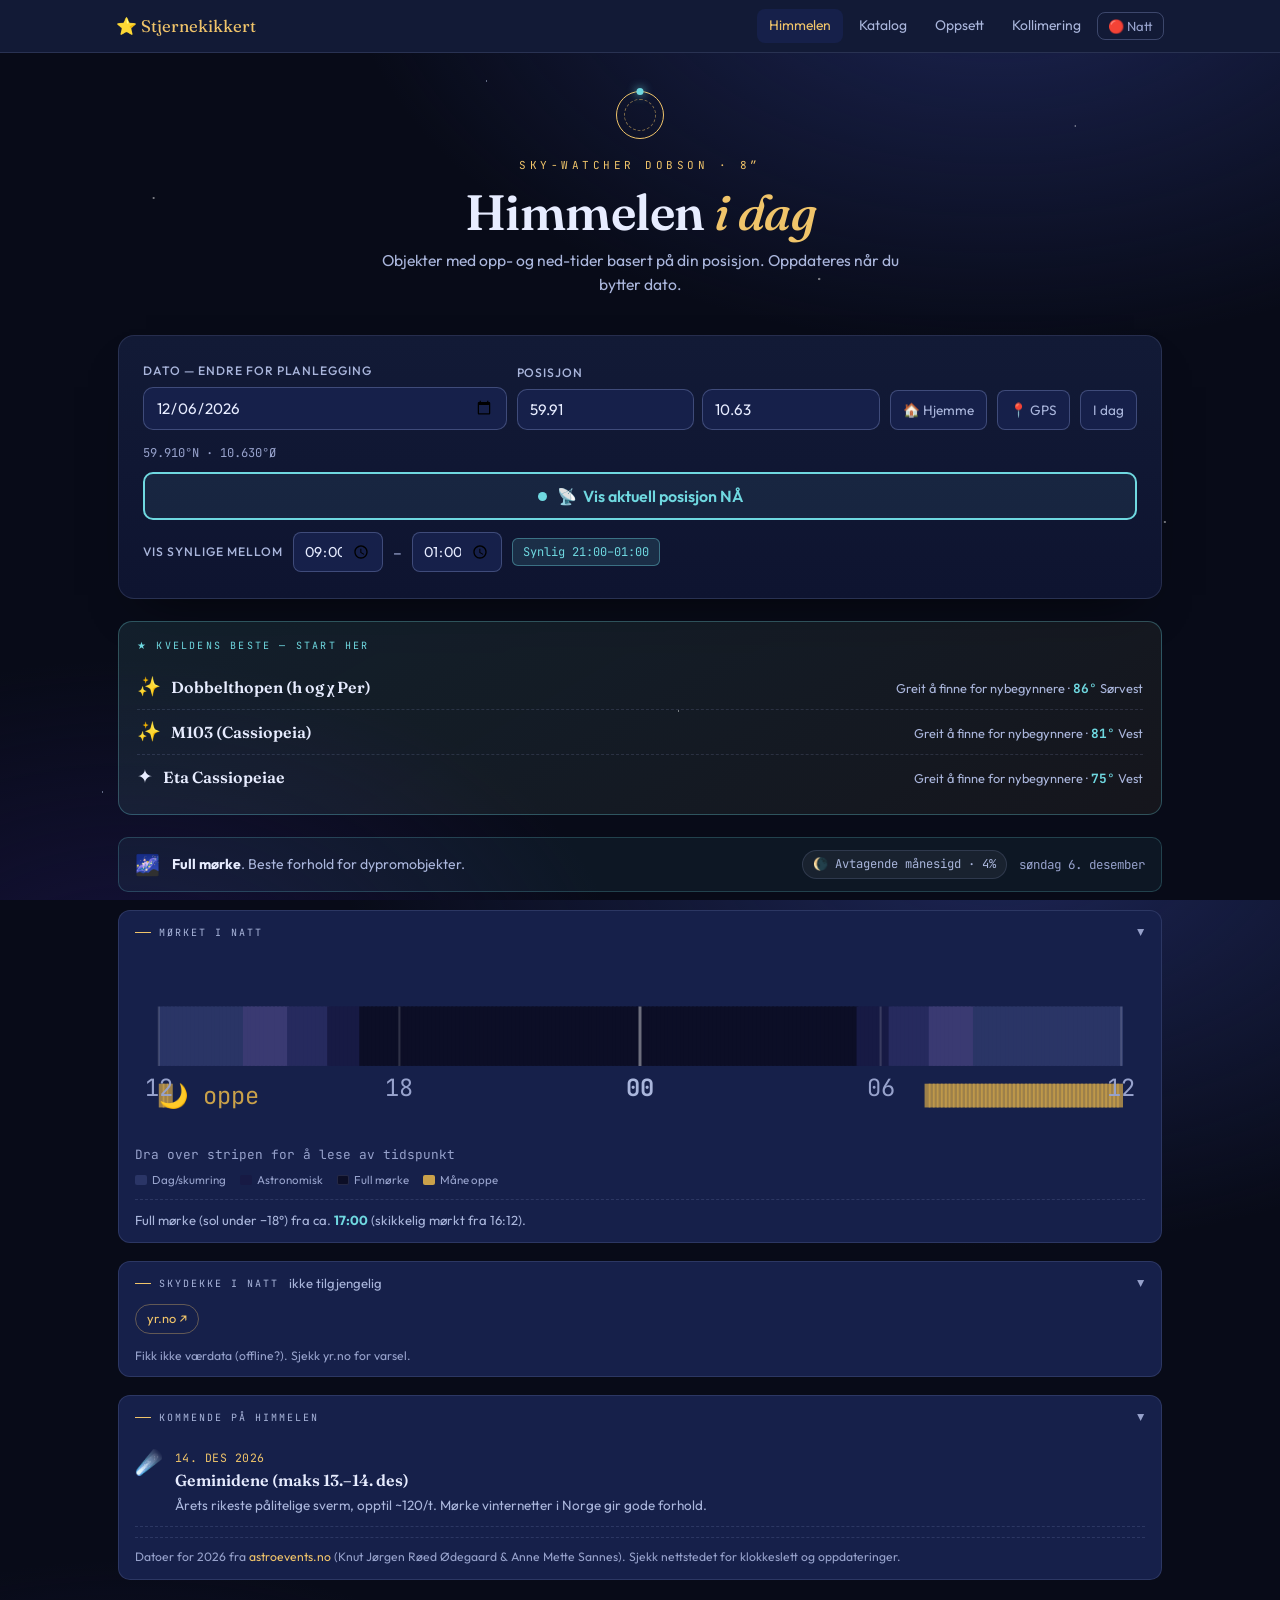
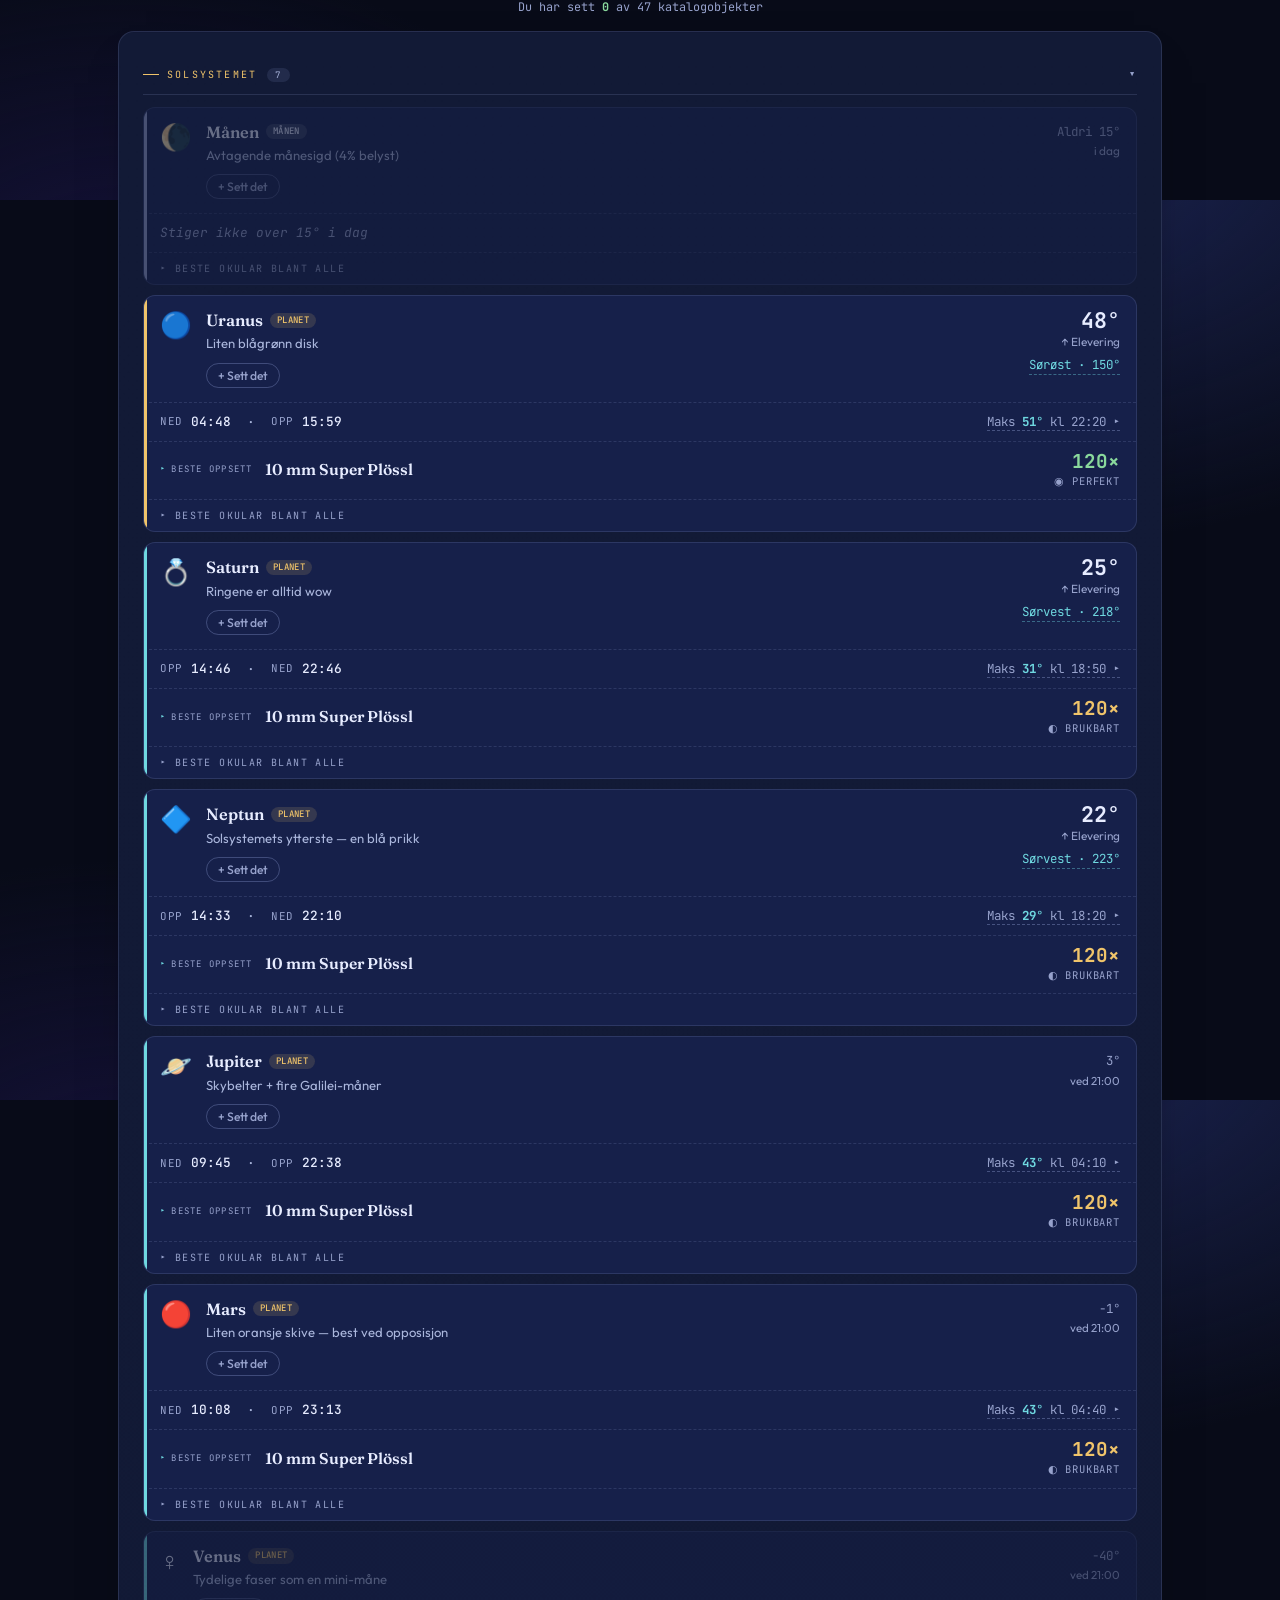
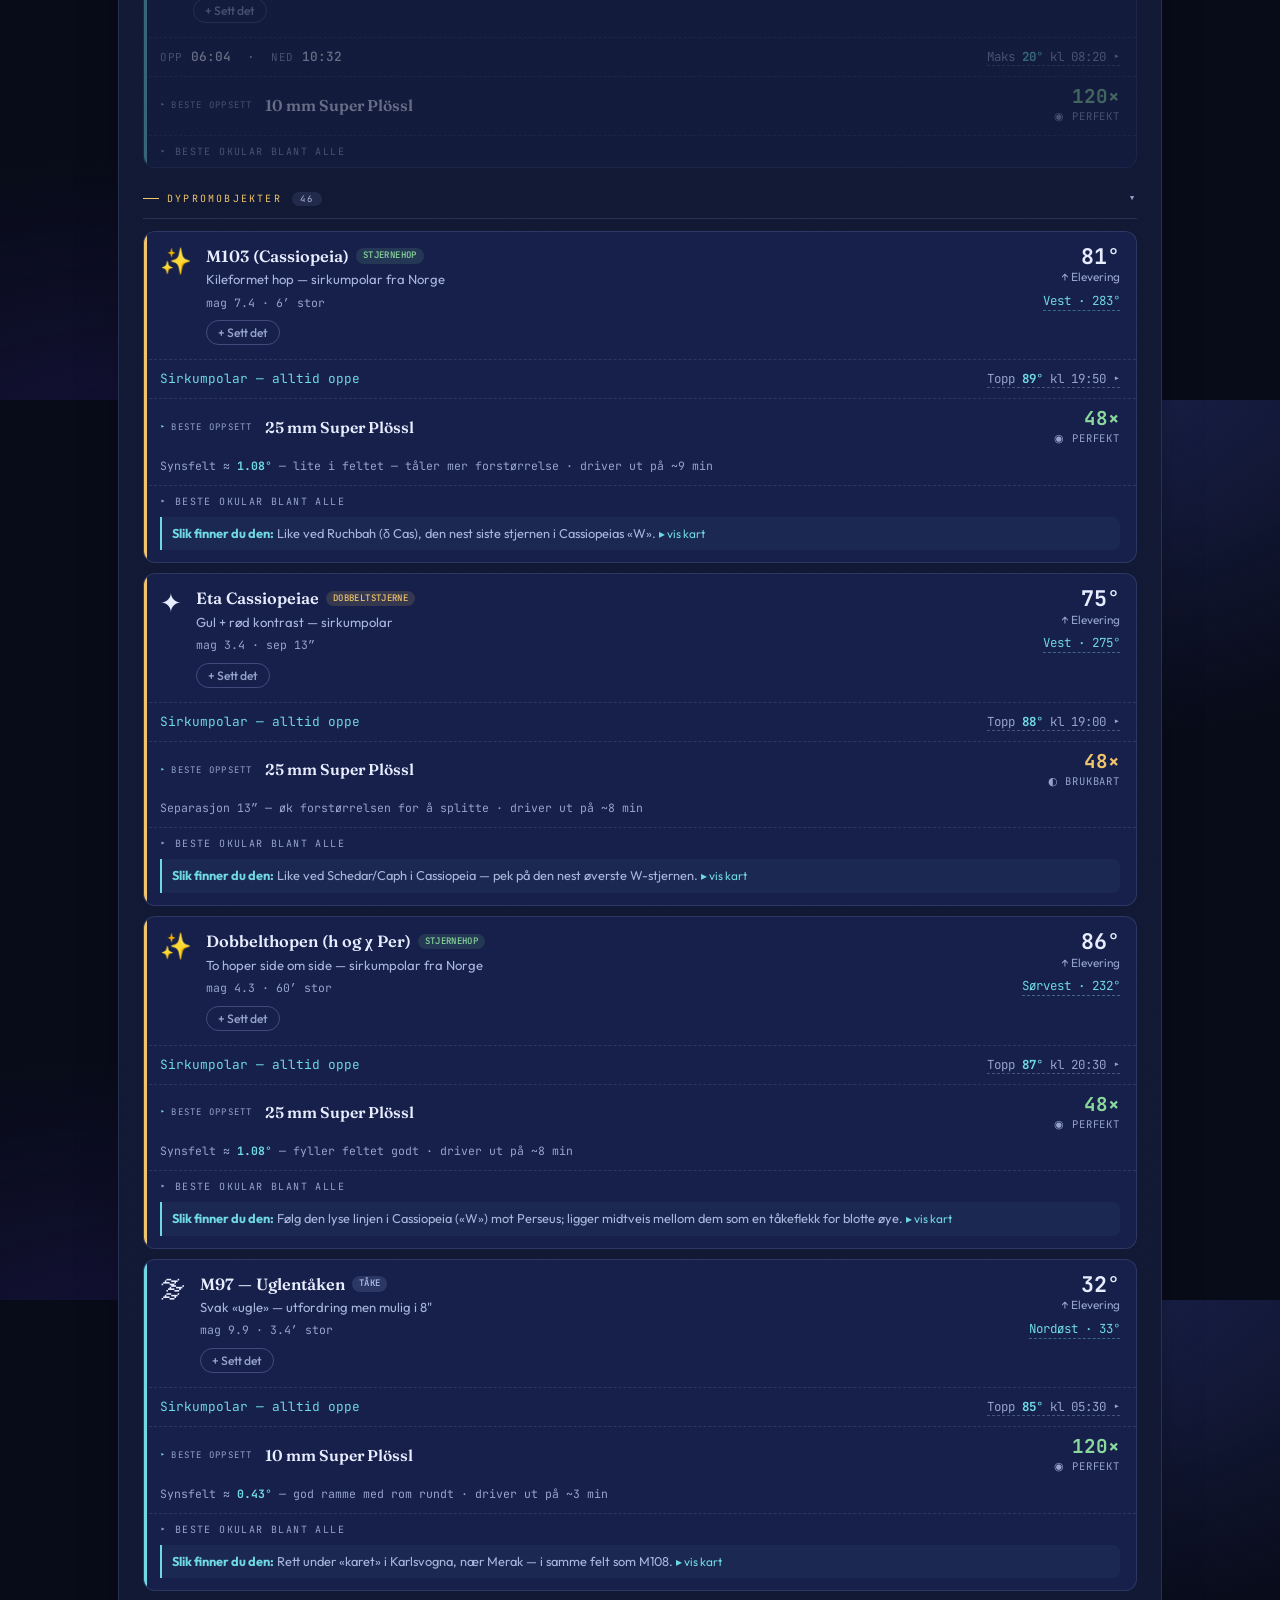
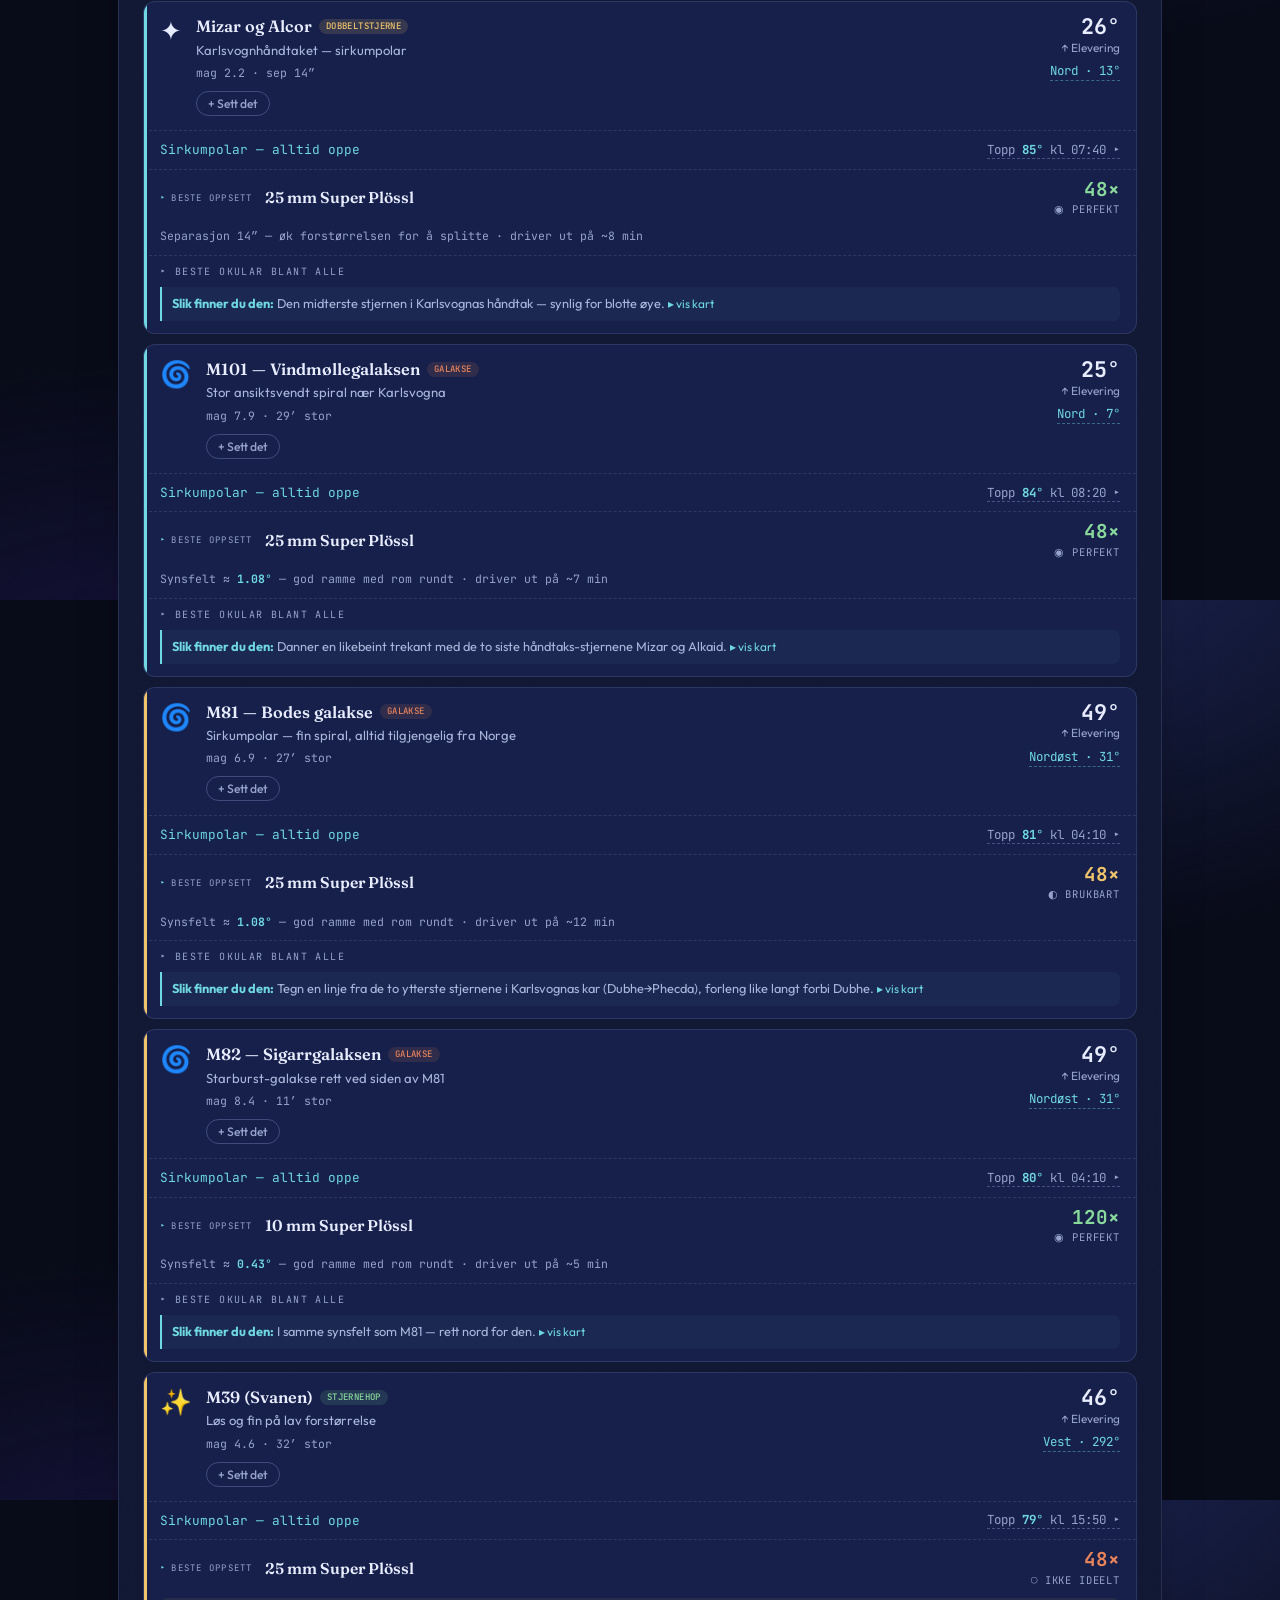
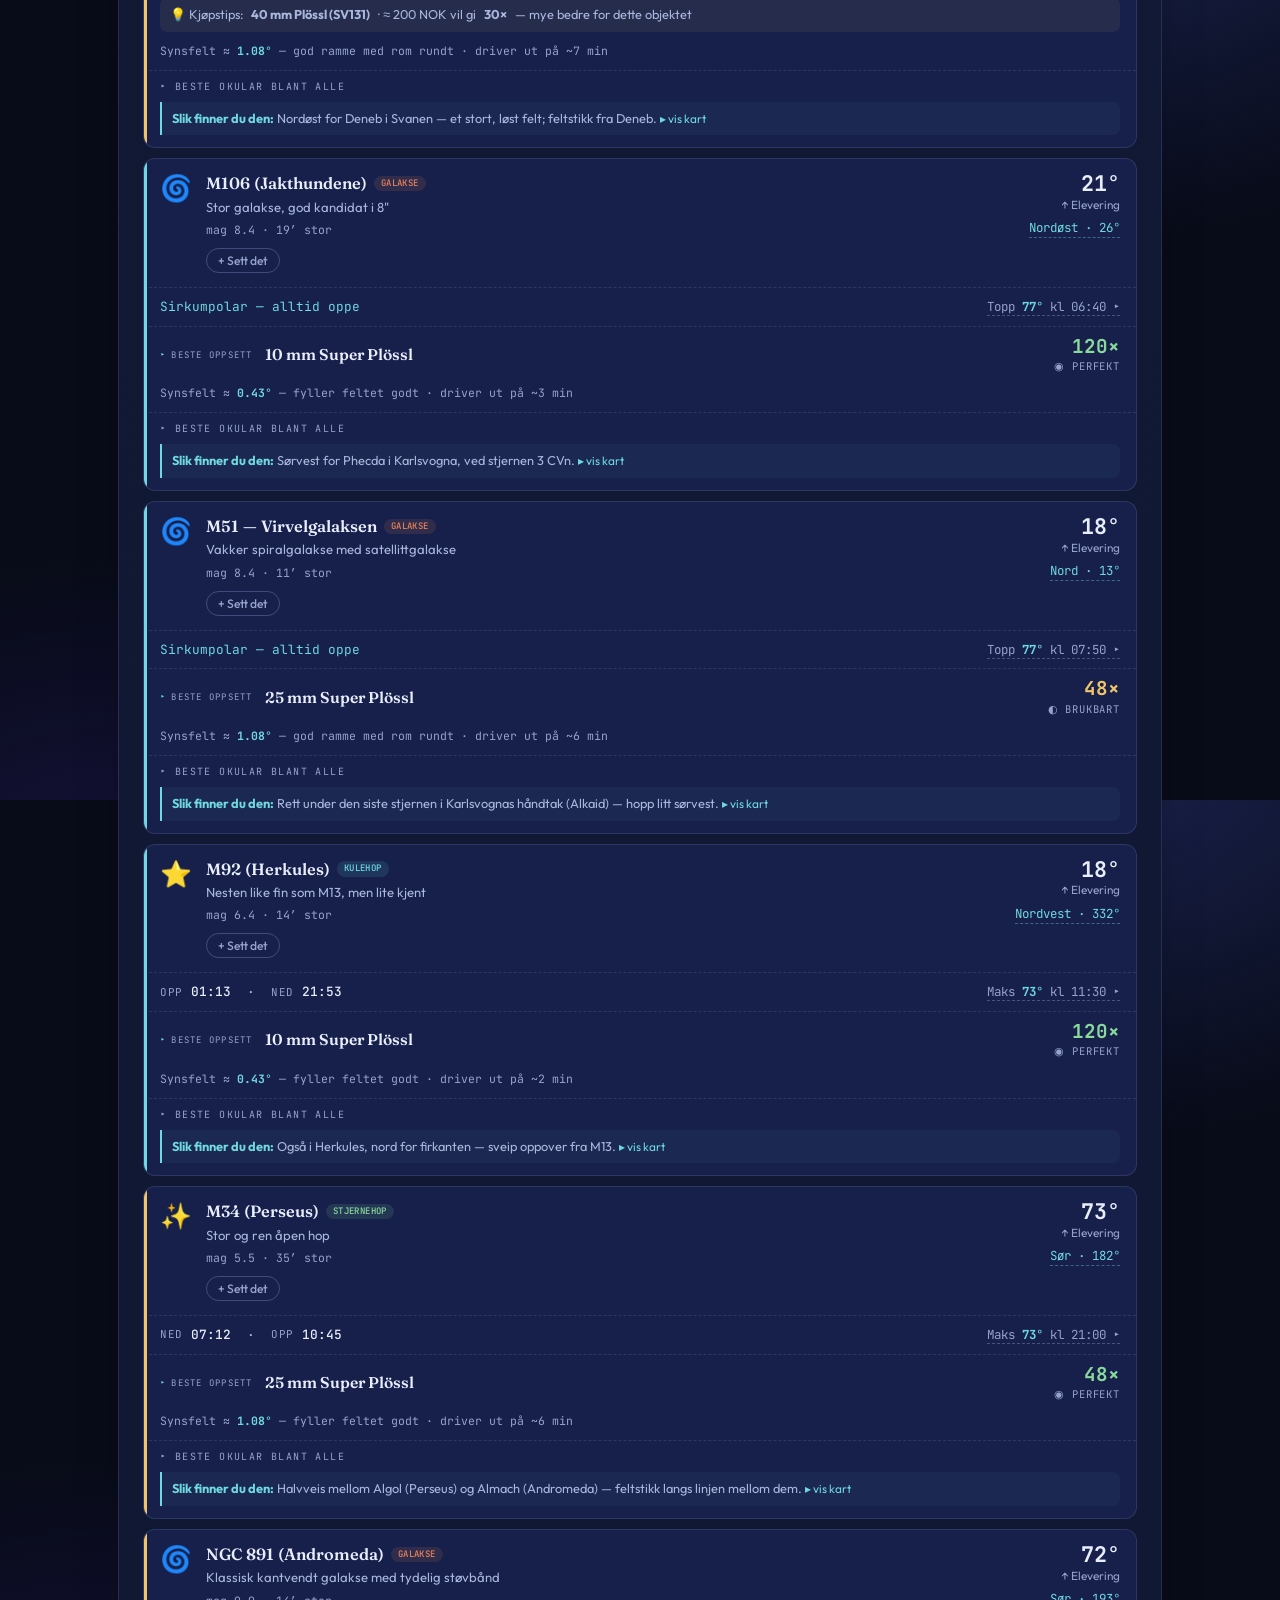
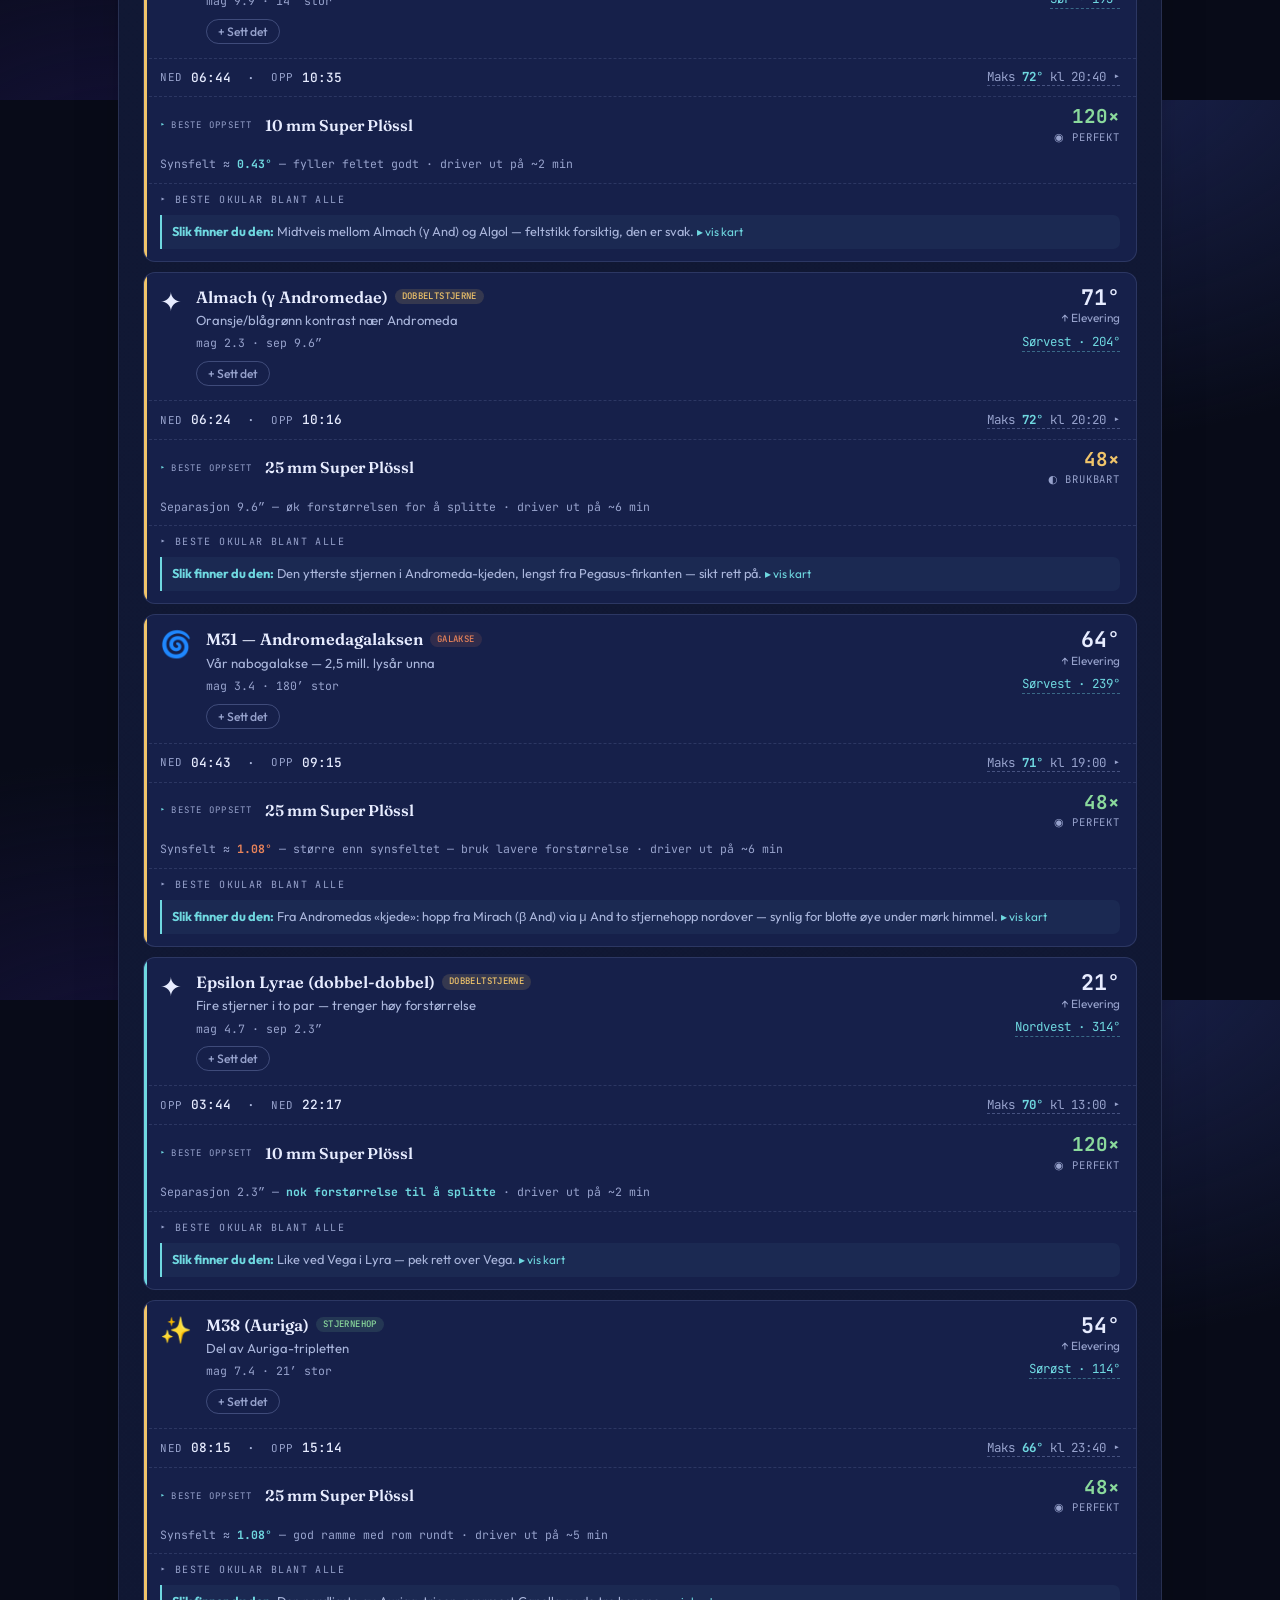
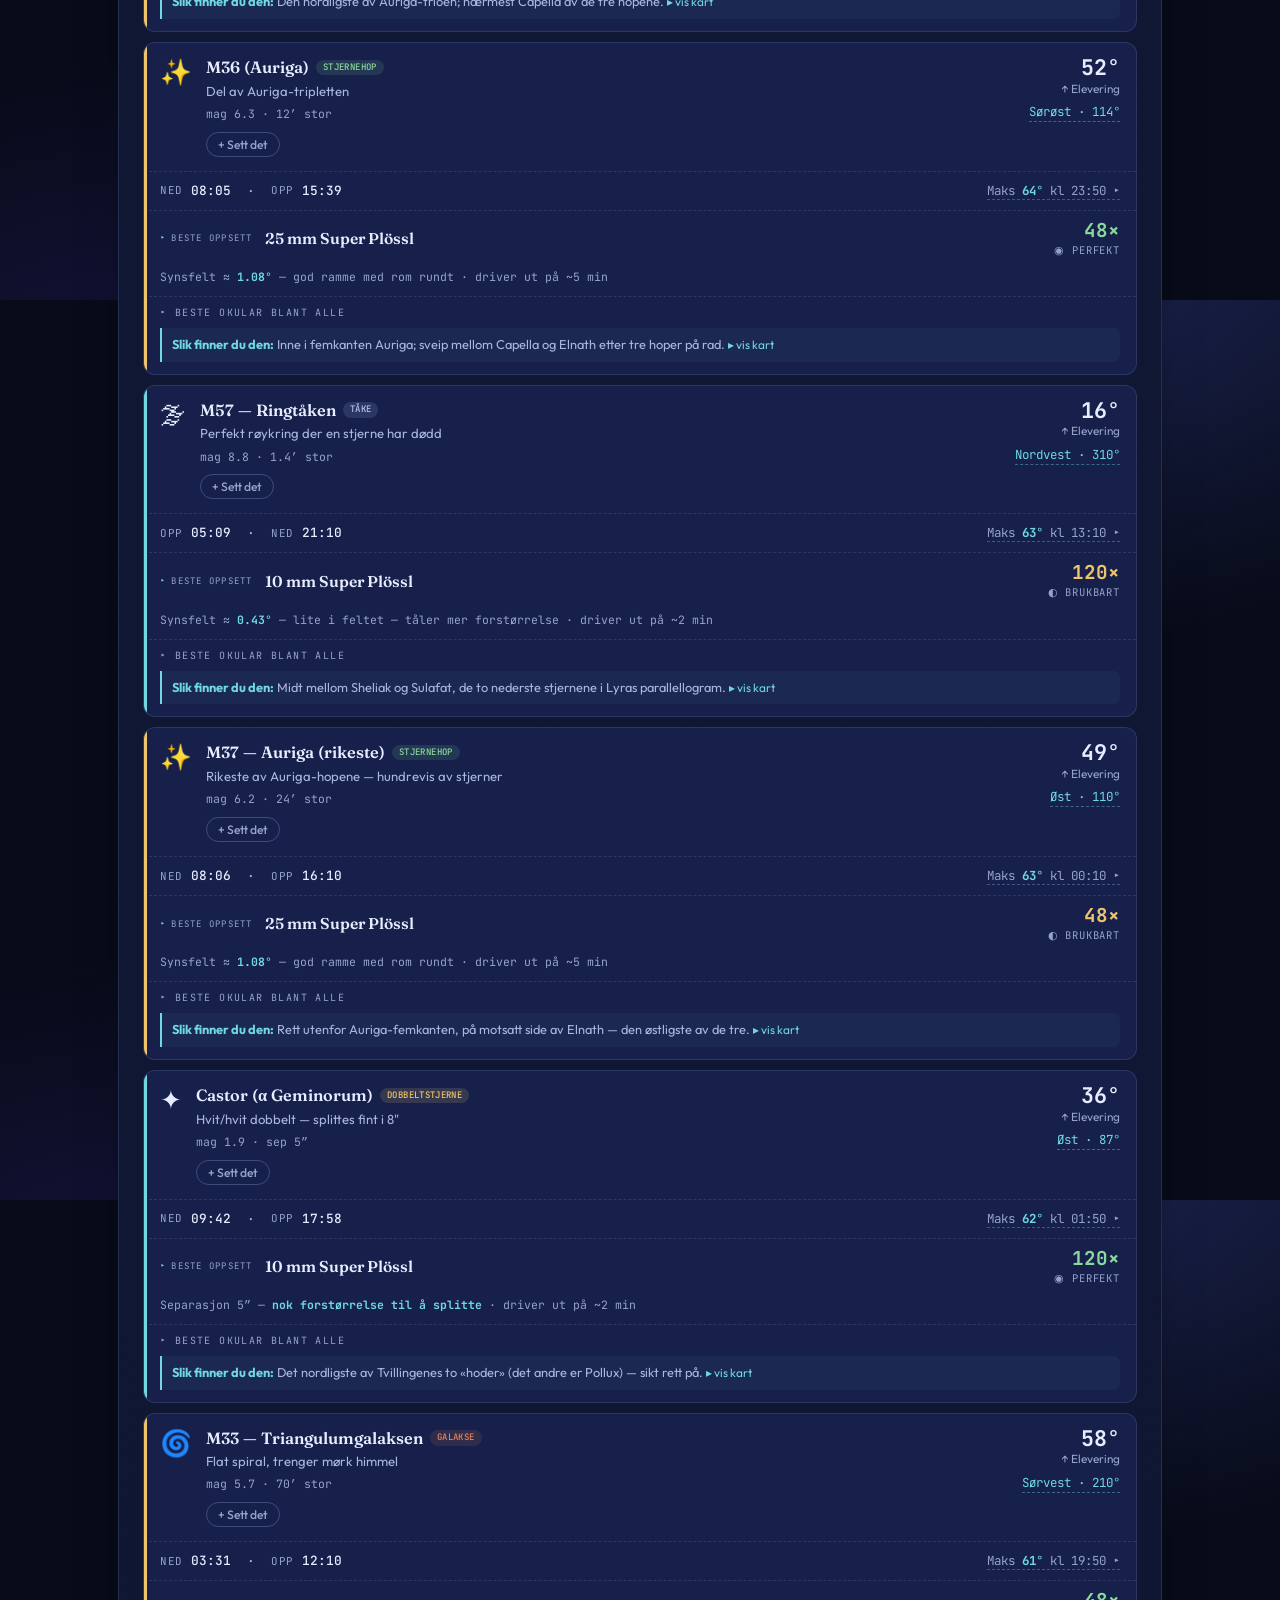
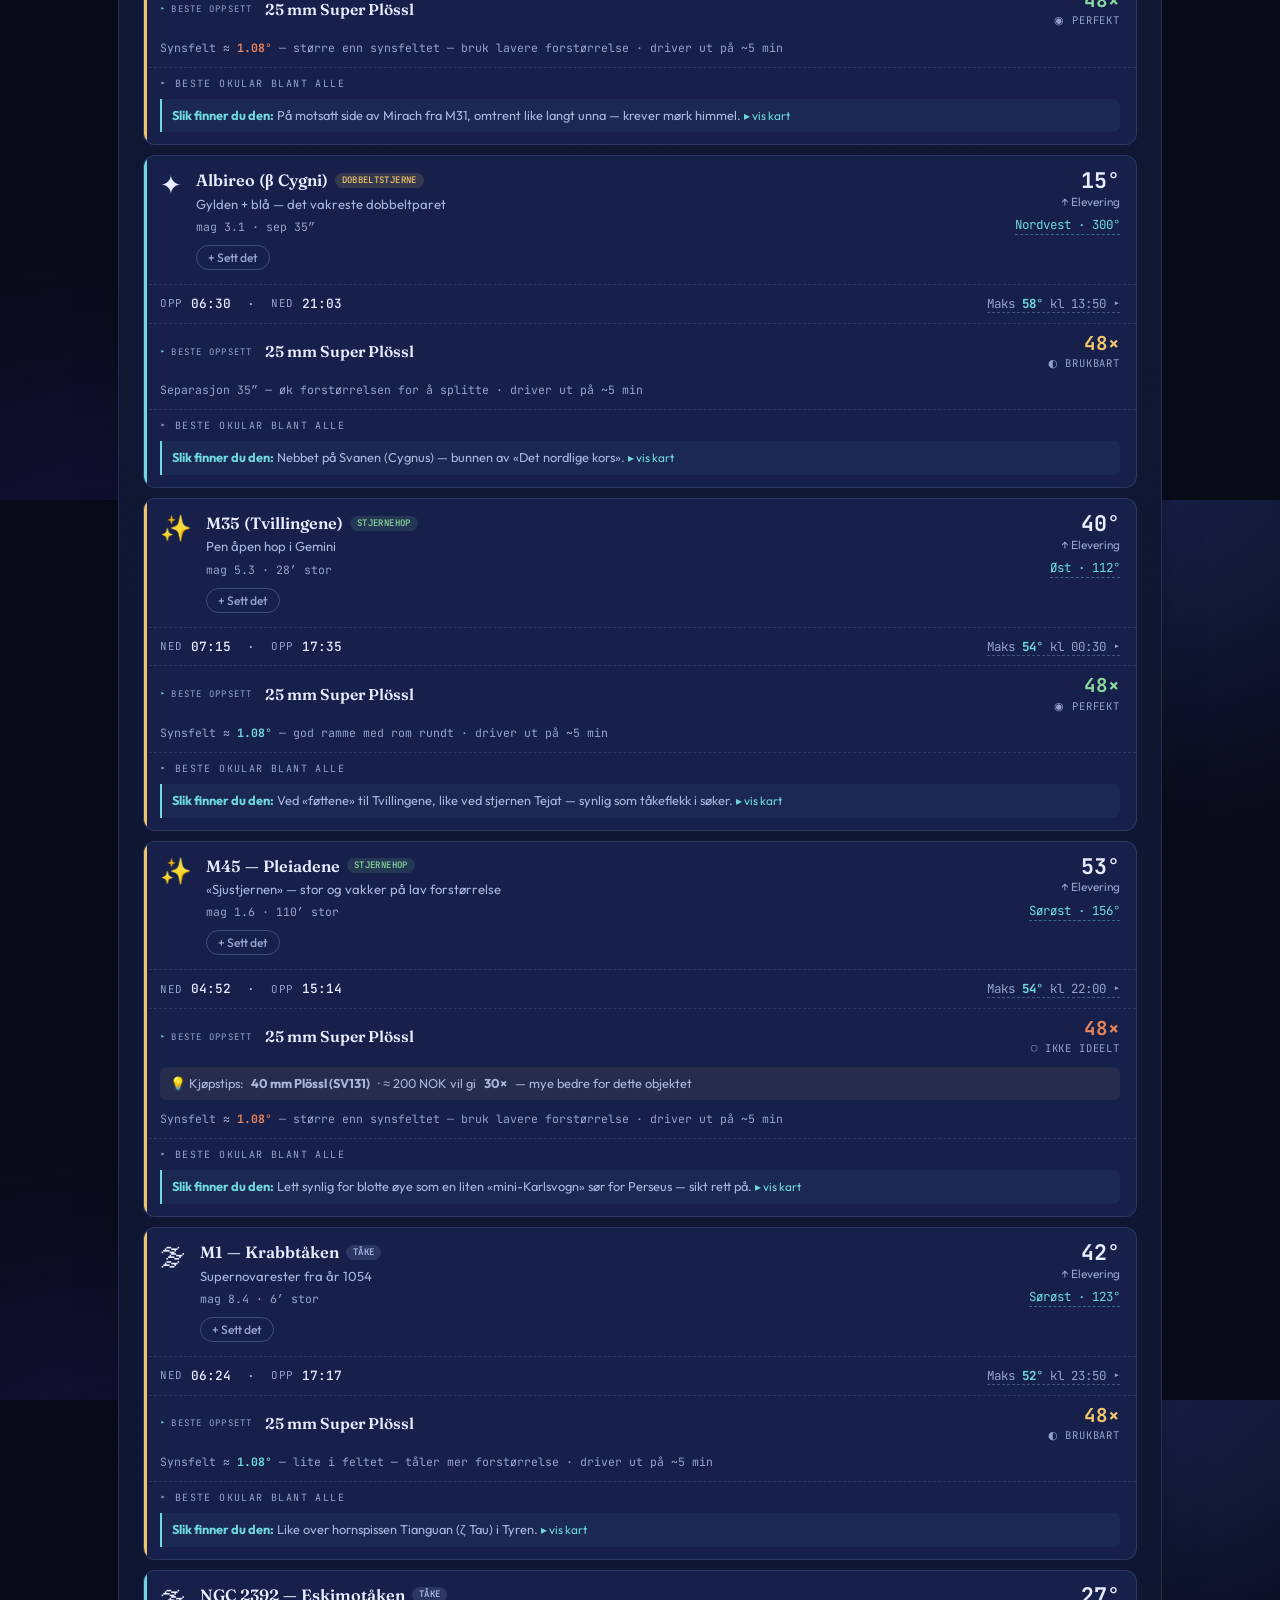
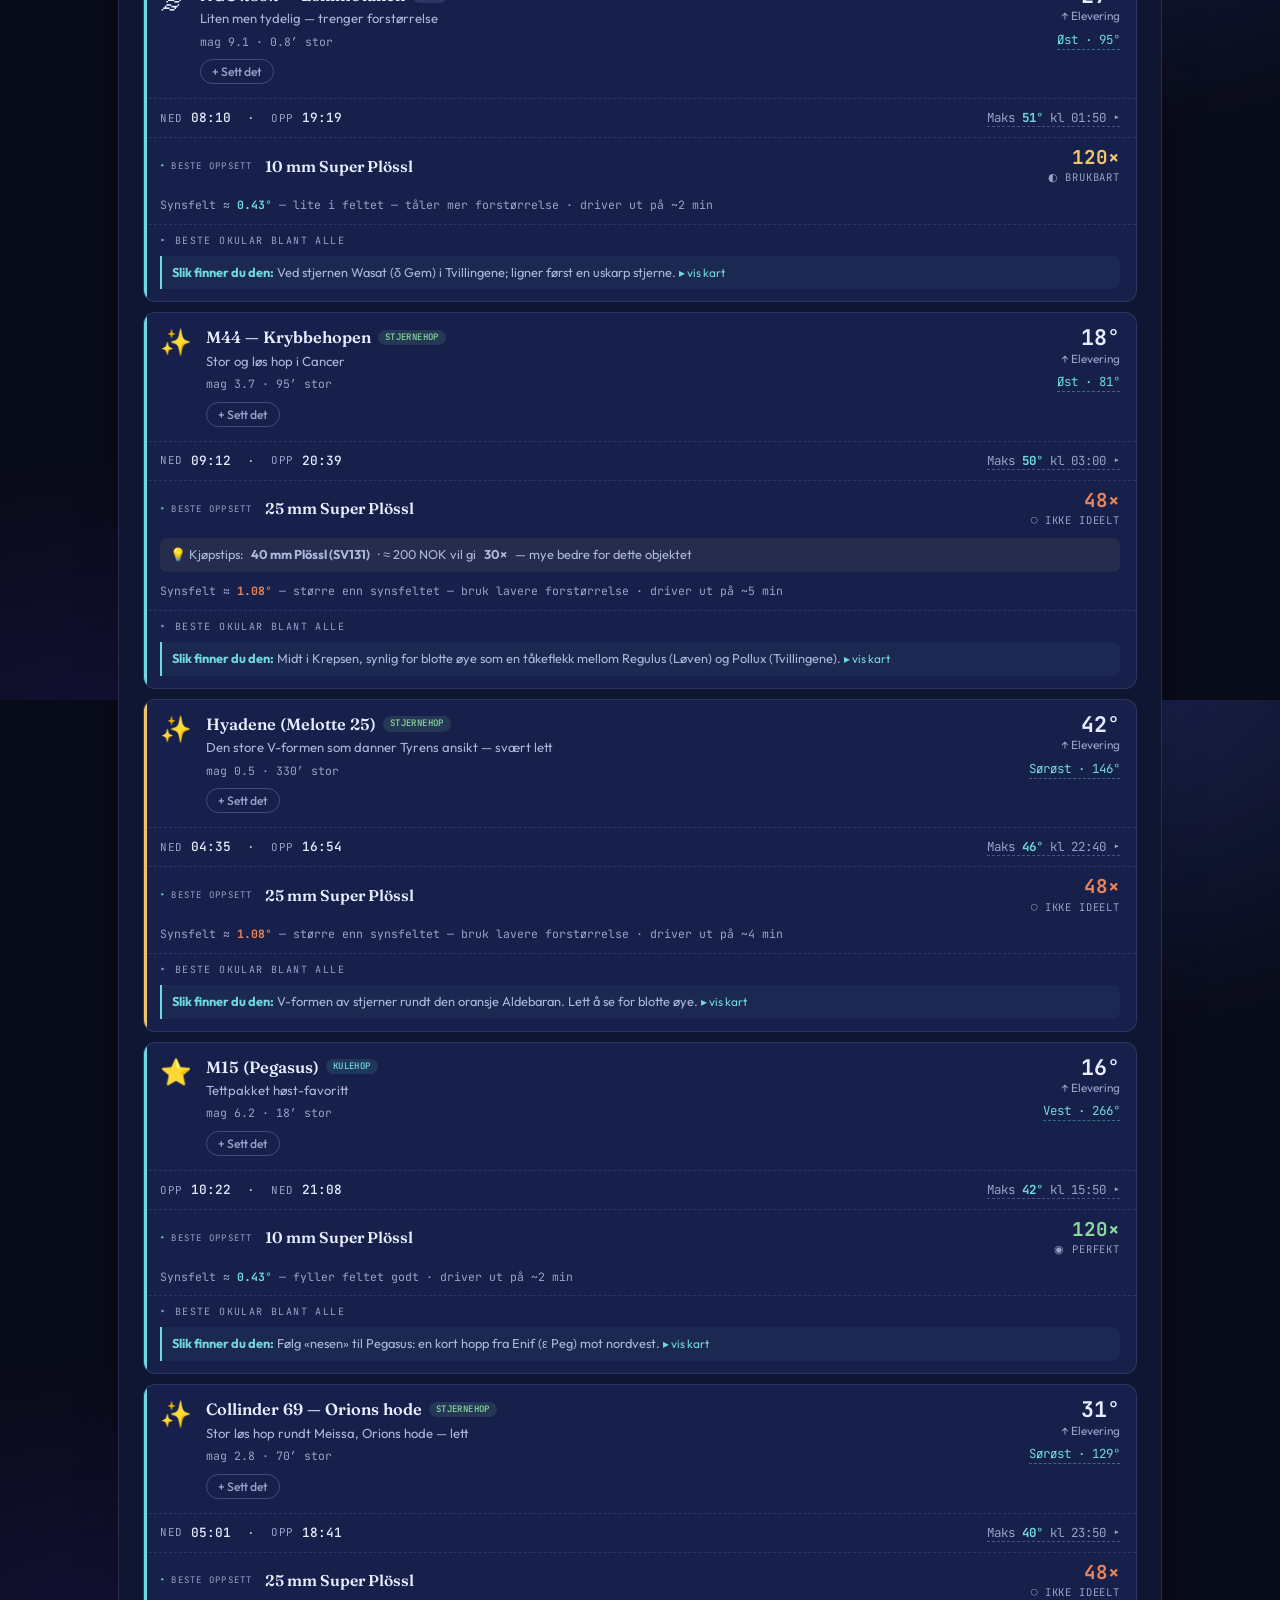
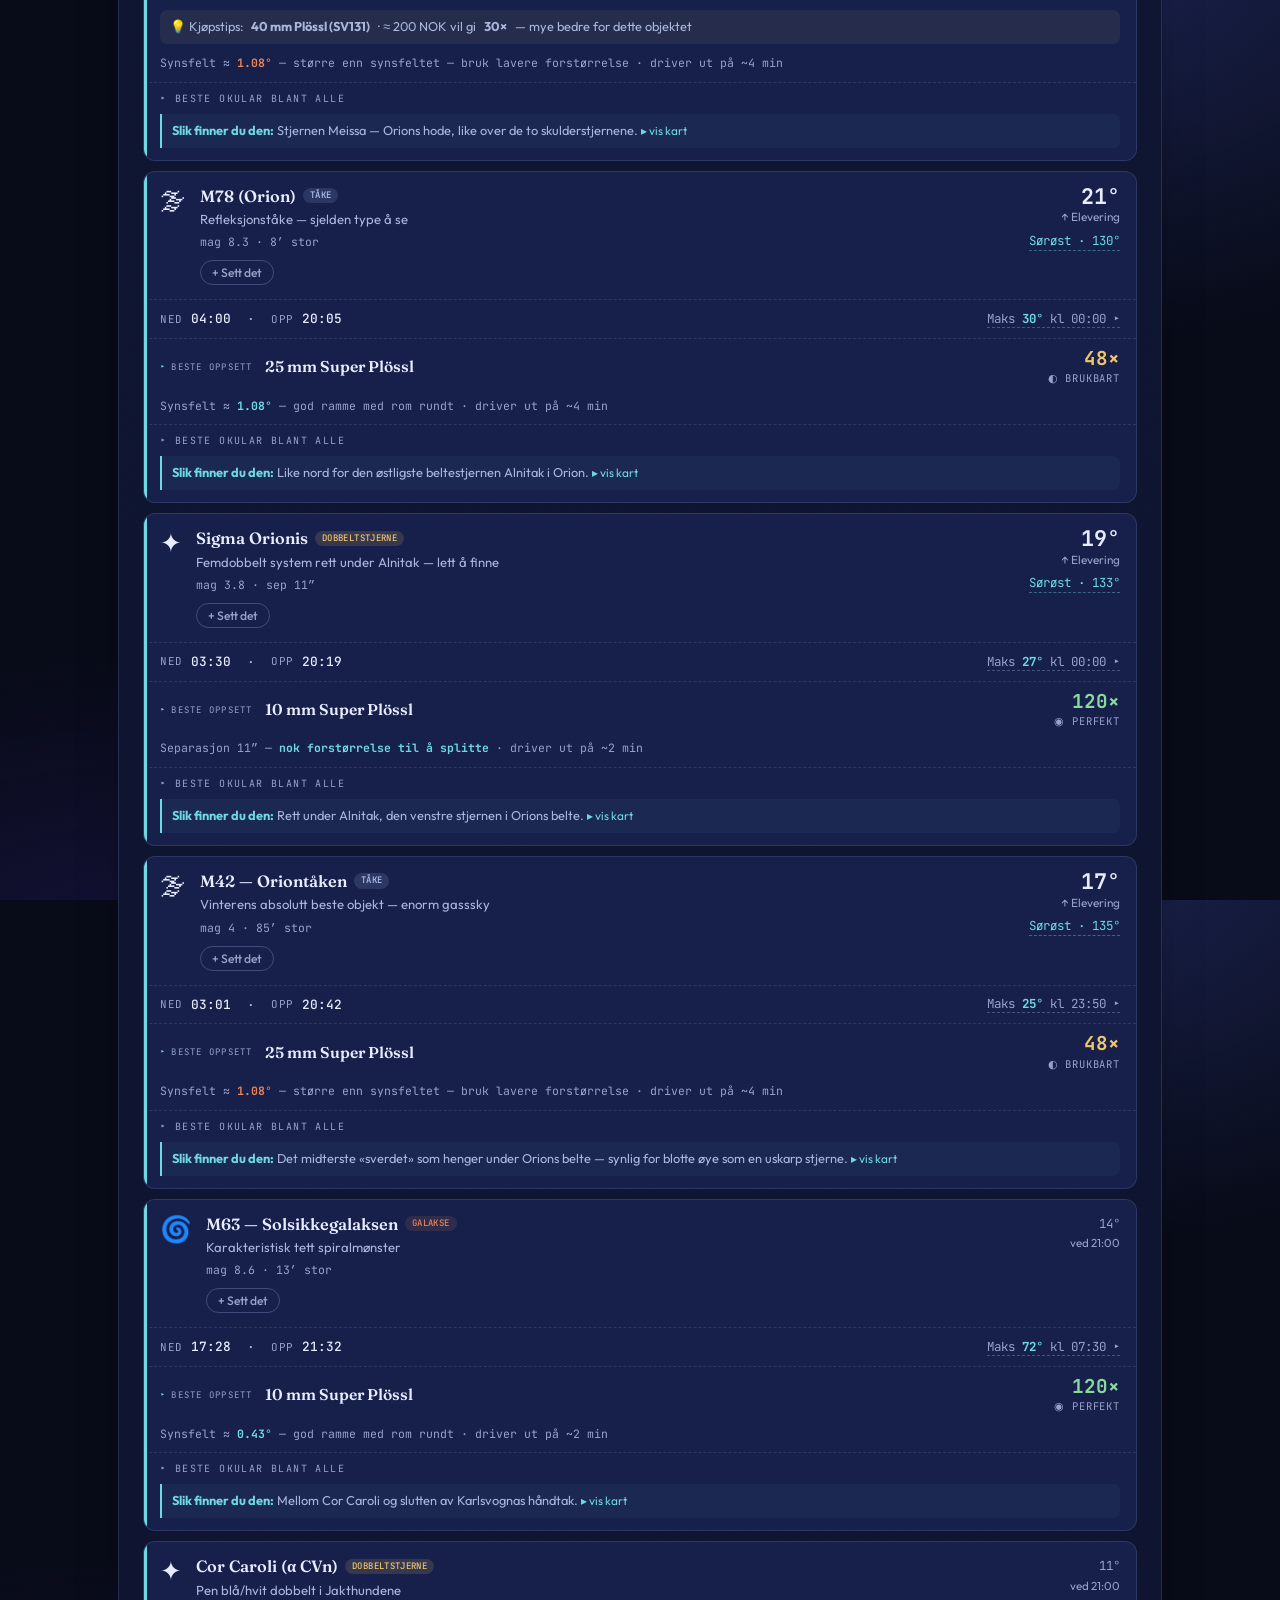
==== commit 71f86af9: "Stor oppdatering — shared.css/js, alle HTML-sider Co-Authored-By: Claude Sonnet 4.6 <noreply@anthrop" ====
--- a/index.html
+++ b/index.html
@@ -292,6 +292,7 @@
     <a class="nav-link" href="objekter.html">Katalog</a>
     <a class="nav-link" href="setup.html">Oppsett</a>
     <a class="nav-link" href="kollimering.html">Kollimering</a>
+    <button class="nav-install" id="install-btn" style="display:none">⬇ Installer</button>
     <button class="nav-night" id="night-btn" title="Nattmodus – rødt lys bevarer mørketilpasning">🔴 Natt</button>
   </div>
 </nav>
@@ -1179,6 +1180,7 @@
   });
 
   initNightMode();
+  initInstall();
   render();
 })();
 </script>
--- a/shared.css
+++ b/shared.css
@@ -34,20 +34,27 @@
 
 /* NAV */
 .nav{background:var(--panel);border-bottom:1px solid var(--line);position:sticky;top:0;z-index:100}
-.nav-inner{max-width:1080px;margin:0 auto;padding:0 22px;display:flex;align-items:center;gap:4px;height:52px}
-.nav-brand{font-family:'Fraunces',serif;font-size:1.05rem;color:var(--gold);margin-right:auto;text-decoration:none}
-.nav-link{color:var(--ink-soft);text-decoration:none;font-size:.87rem;padding:6px 12px;border-radius:8px;transition:all .15s;white-space:nowrap}
+.nav-inner{max-width:1080px;width:100%;margin:0 auto;padding:0 16px;display:flex;align-items:center;gap:4px;height:52px;overflow-x:auto;-webkit-overflow-scrolling:touch;scrollbar-width:none}
+.nav-inner::-webkit-scrollbar{display:none}
+.nav-brand{font-family:'Fraunces',serif;font-size:1.05rem;color:var(--gold);margin-right:auto;text-decoration:none;white-space:nowrap;flex:none}
+.nav-link{color:var(--ink-soft);text-decoration:none;font-size:.87rem;padding:6px 12px;border-radius:8px;transition:all .15s;white-space:nowrap;flex:none}
 .nav-link:hover{background:var(--panel-soft);color:var(--ink)}
 .nav-link.active{background:var(--panel-soft);color:var(--gold)}
 .nav-night{
   background:none;border:1px solid var(--line-strong);color:var(--ink-faint);
   border-radius:8px;padding:5px 10px;cursor:pointer;font-size:.82rem;transition:all .15s;
-  white-space:nowrap;font-family:'Outfit',sans-serif;
+  white-space:nowrap;font-family:'Outfit',sans-serif;flex:none;
 }
 .nav-night:hover{border-color:var(--gold);color:var(--gold)}
 .nav-night.active{border-color:var(--rust);color:var(--rust);background:rgba(232,131,90,.1)}
+.nav-install{
+  background:rgba(138,217,156,.12);border:1px solid var(--green);color:var(--green);
+  border-radius:8px;padding:5px 11px;cursor:pointer;font-size:.82rem;transition:all .15s;
+  white-space:nowrap;font-family:'Outfit',sans-serif;flex:none;font-weight:500;
+}
+.nav-install:hover{background:rgba(138,217,156,.22)}
 
-.wrap{position:relative;z-index:1;max-width:1080px;margin:0 auto;padding:38px 22px 80px}
+.wrap{position:relative;z-index:1;max-width:1080px;width:100%;margin:0 auto;padding:38px 18px 80px}
 
 header{text-align:center;margin-bottom:38px}
 .eyebrow{font-family:'JetBrains Mono',monospace;font-size:11px;letter-spacing:.32em;text-transform:uppercase;color:var(--gold);margin-bottom:12px}
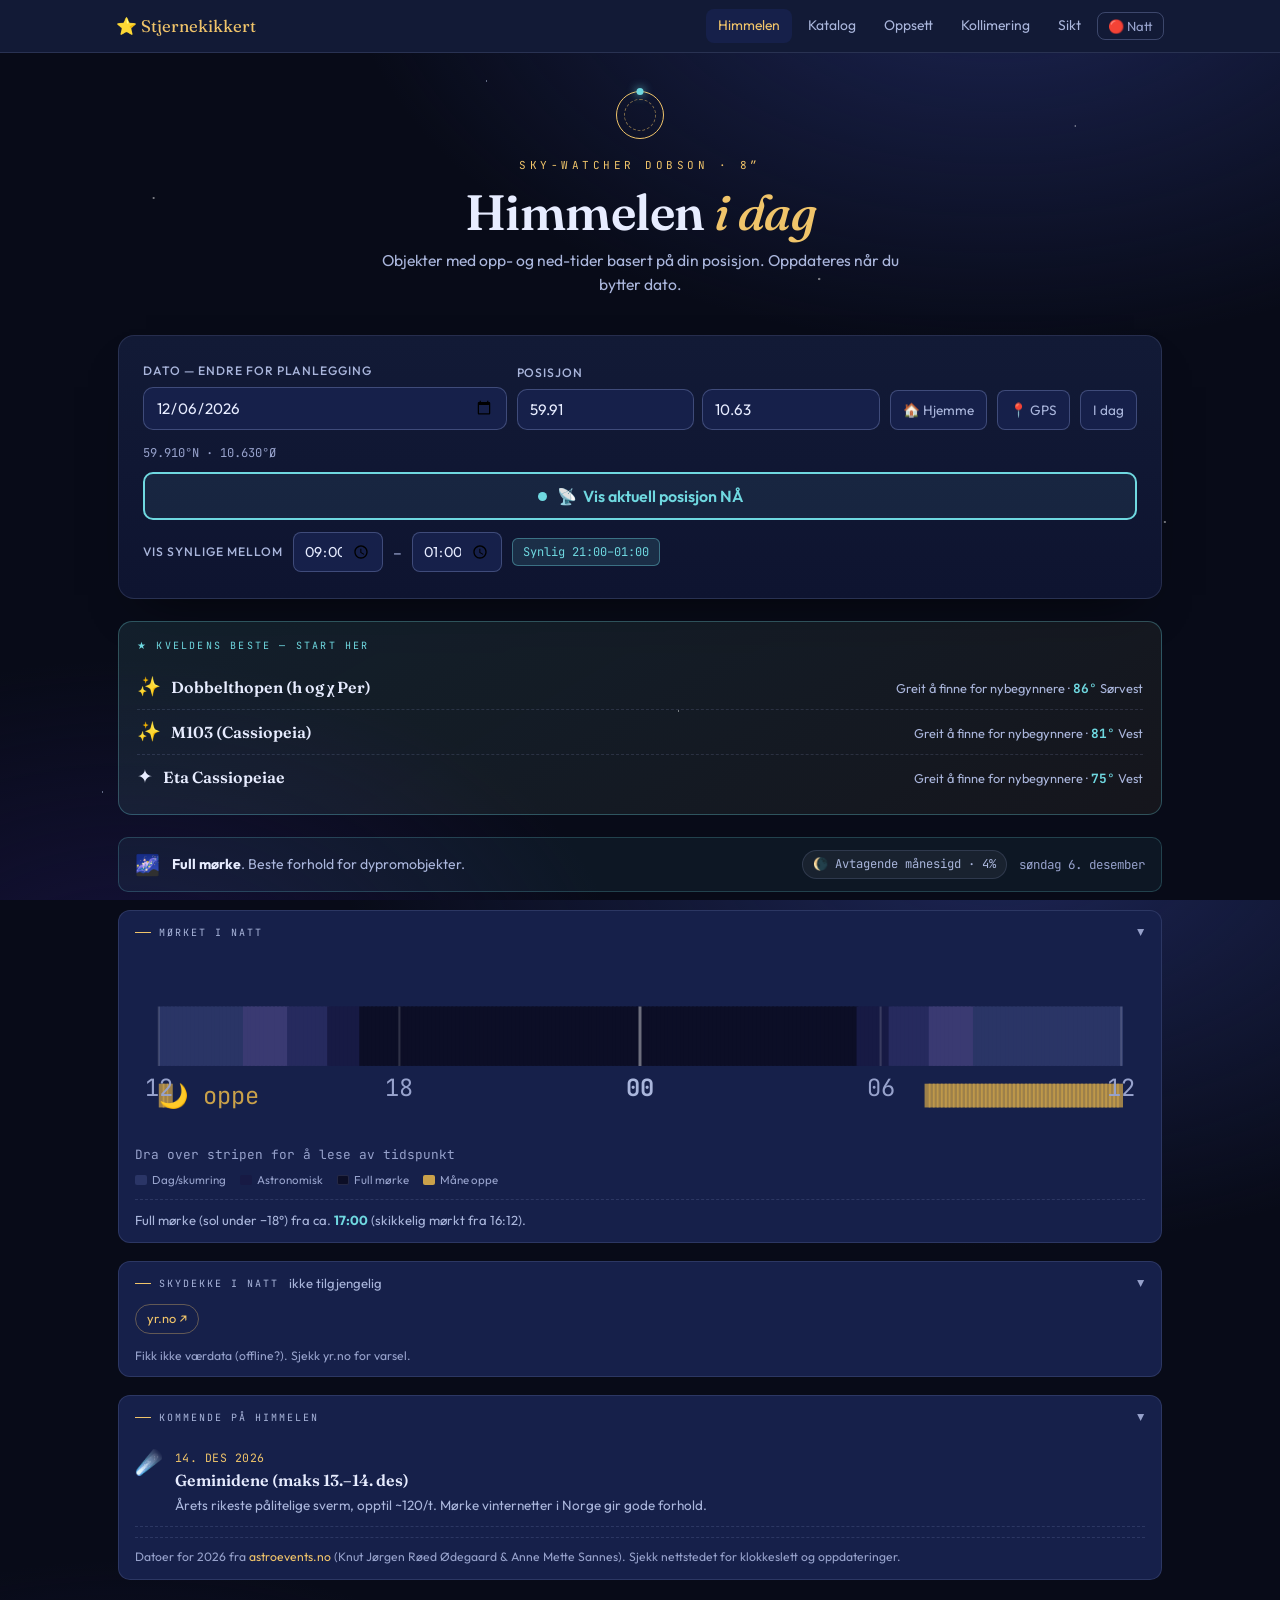
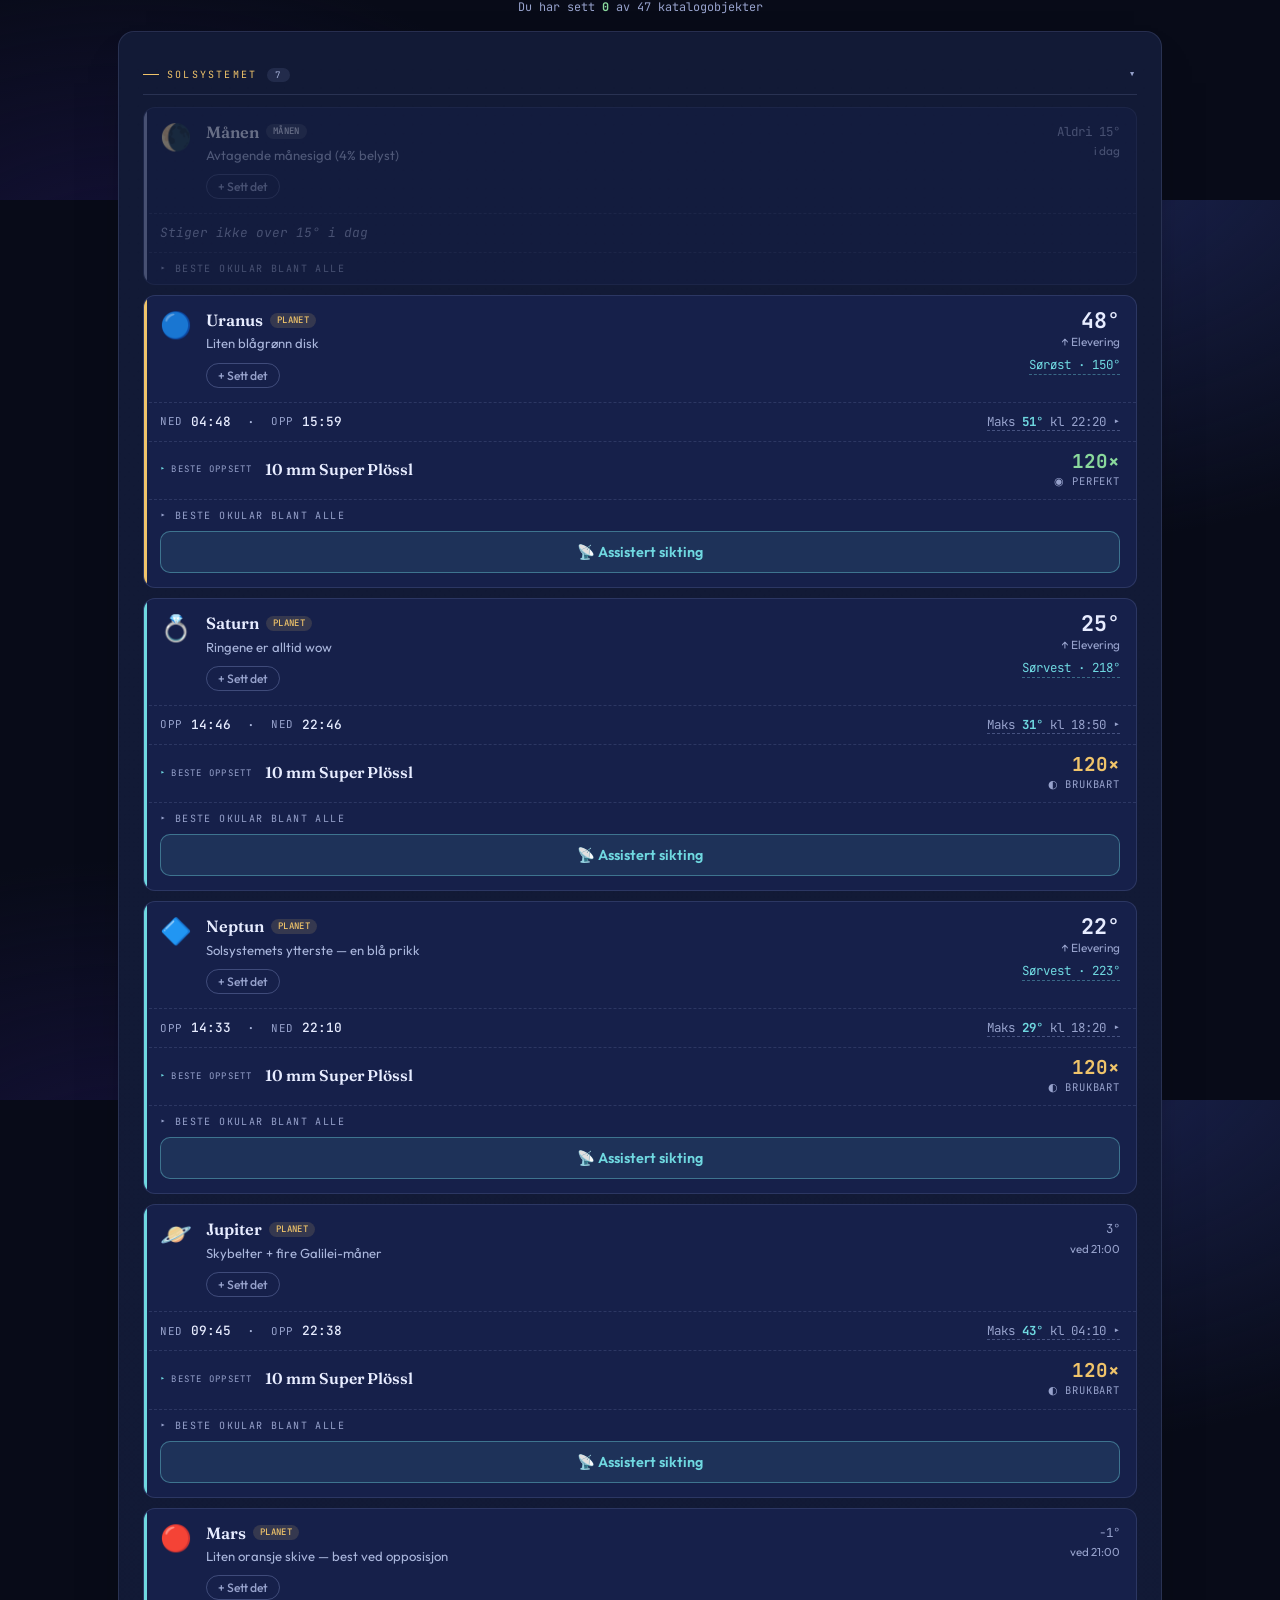
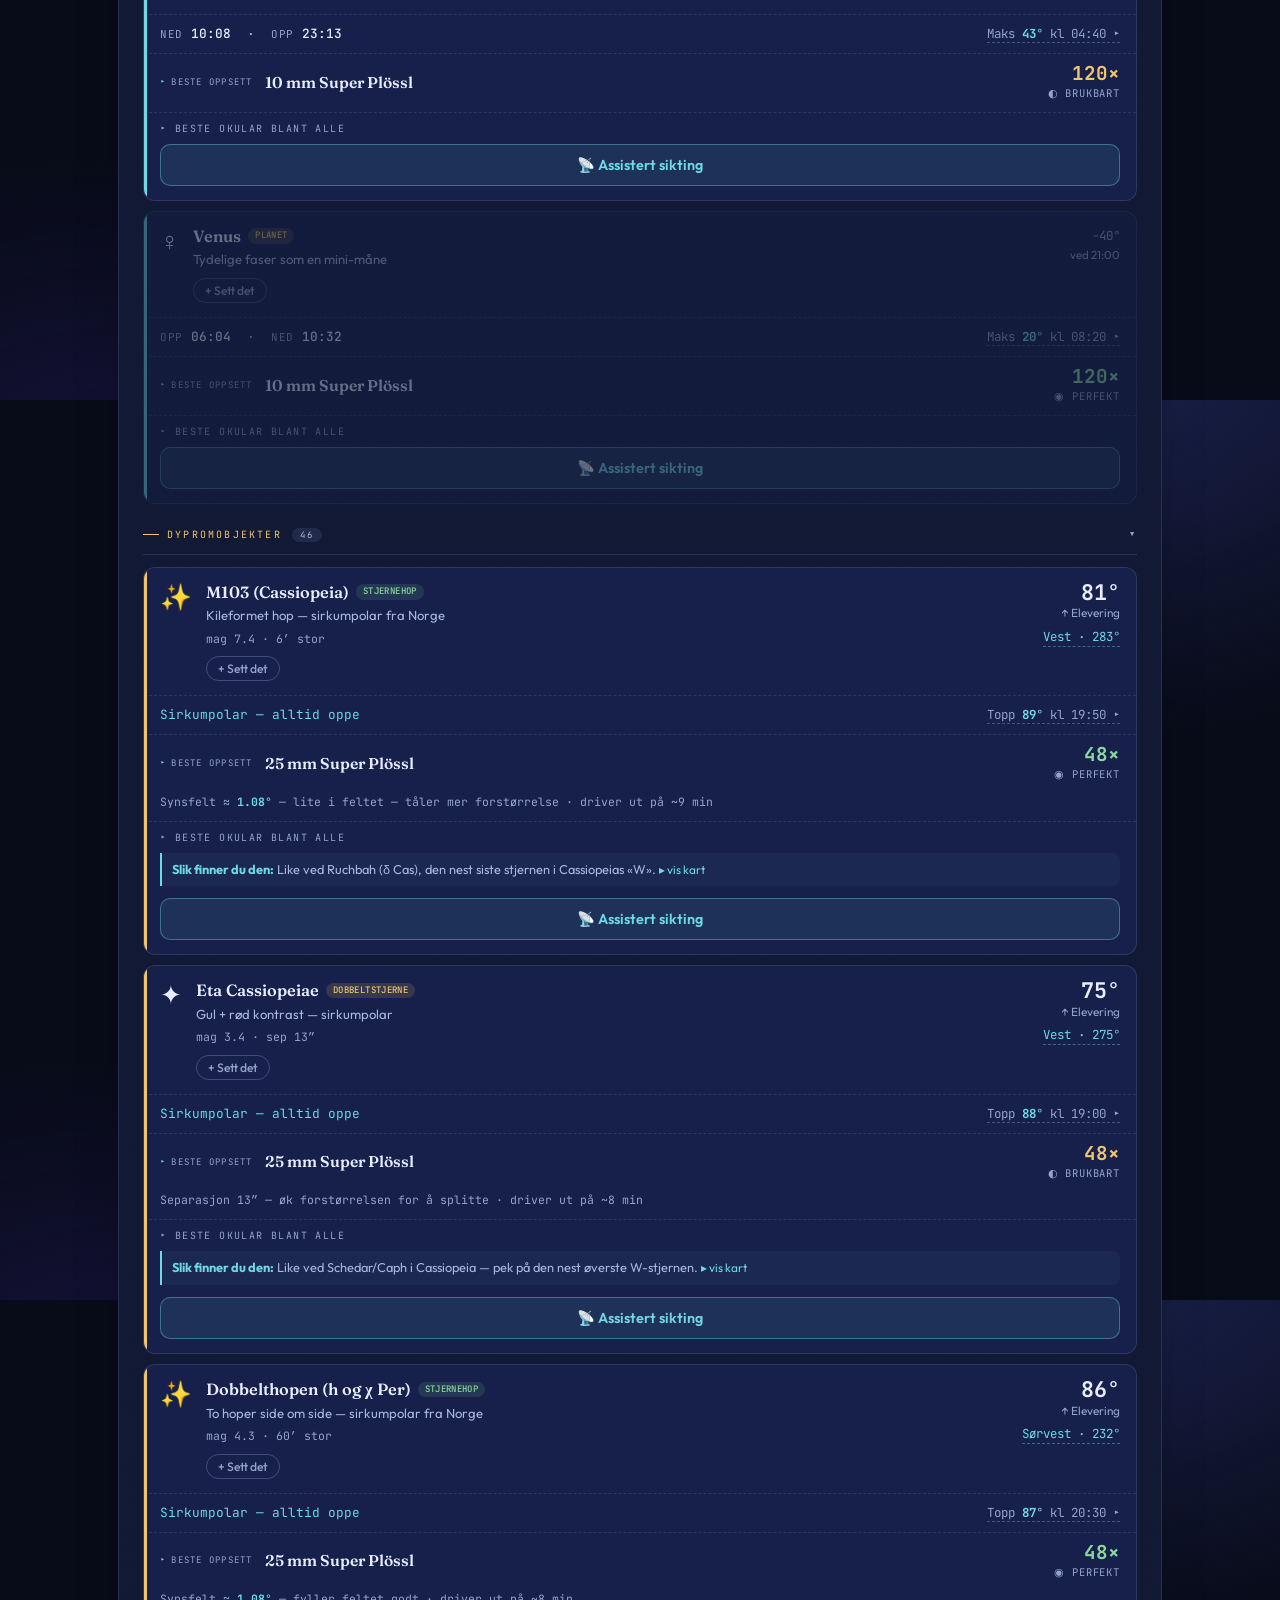
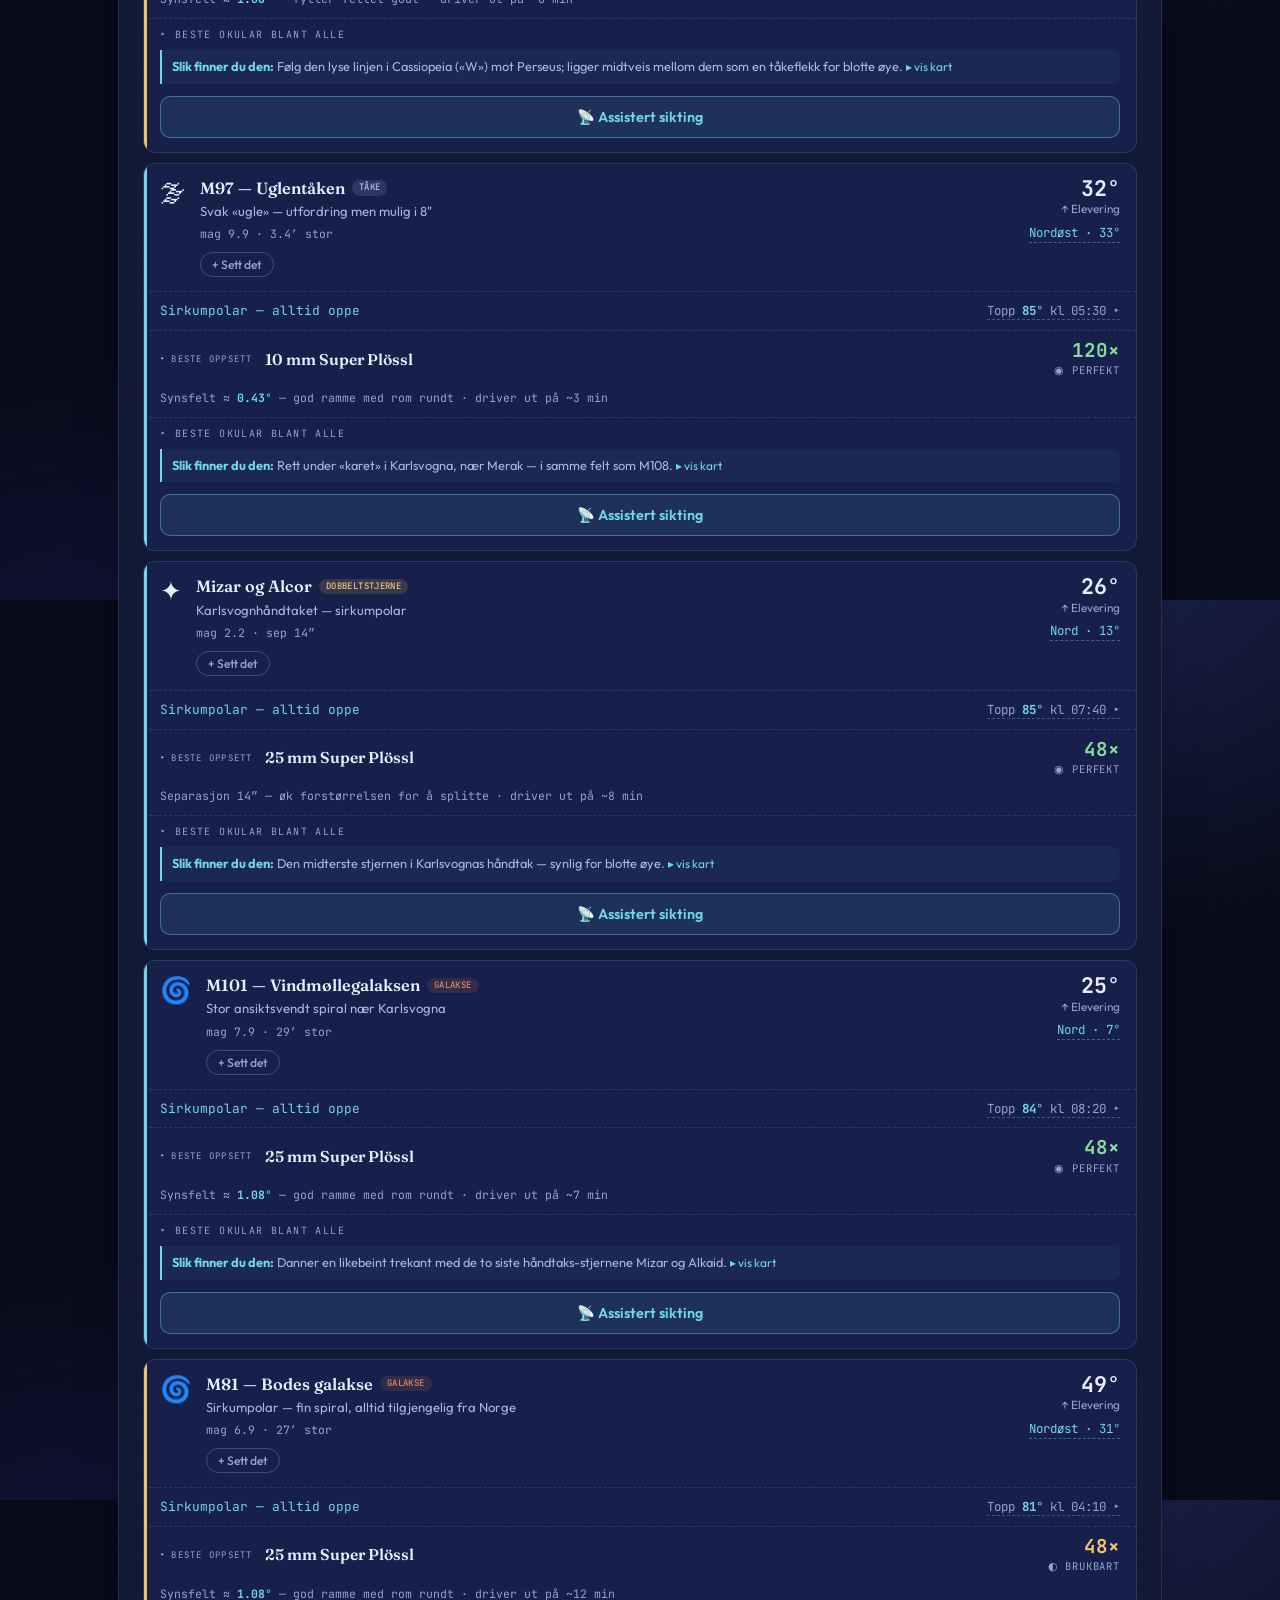
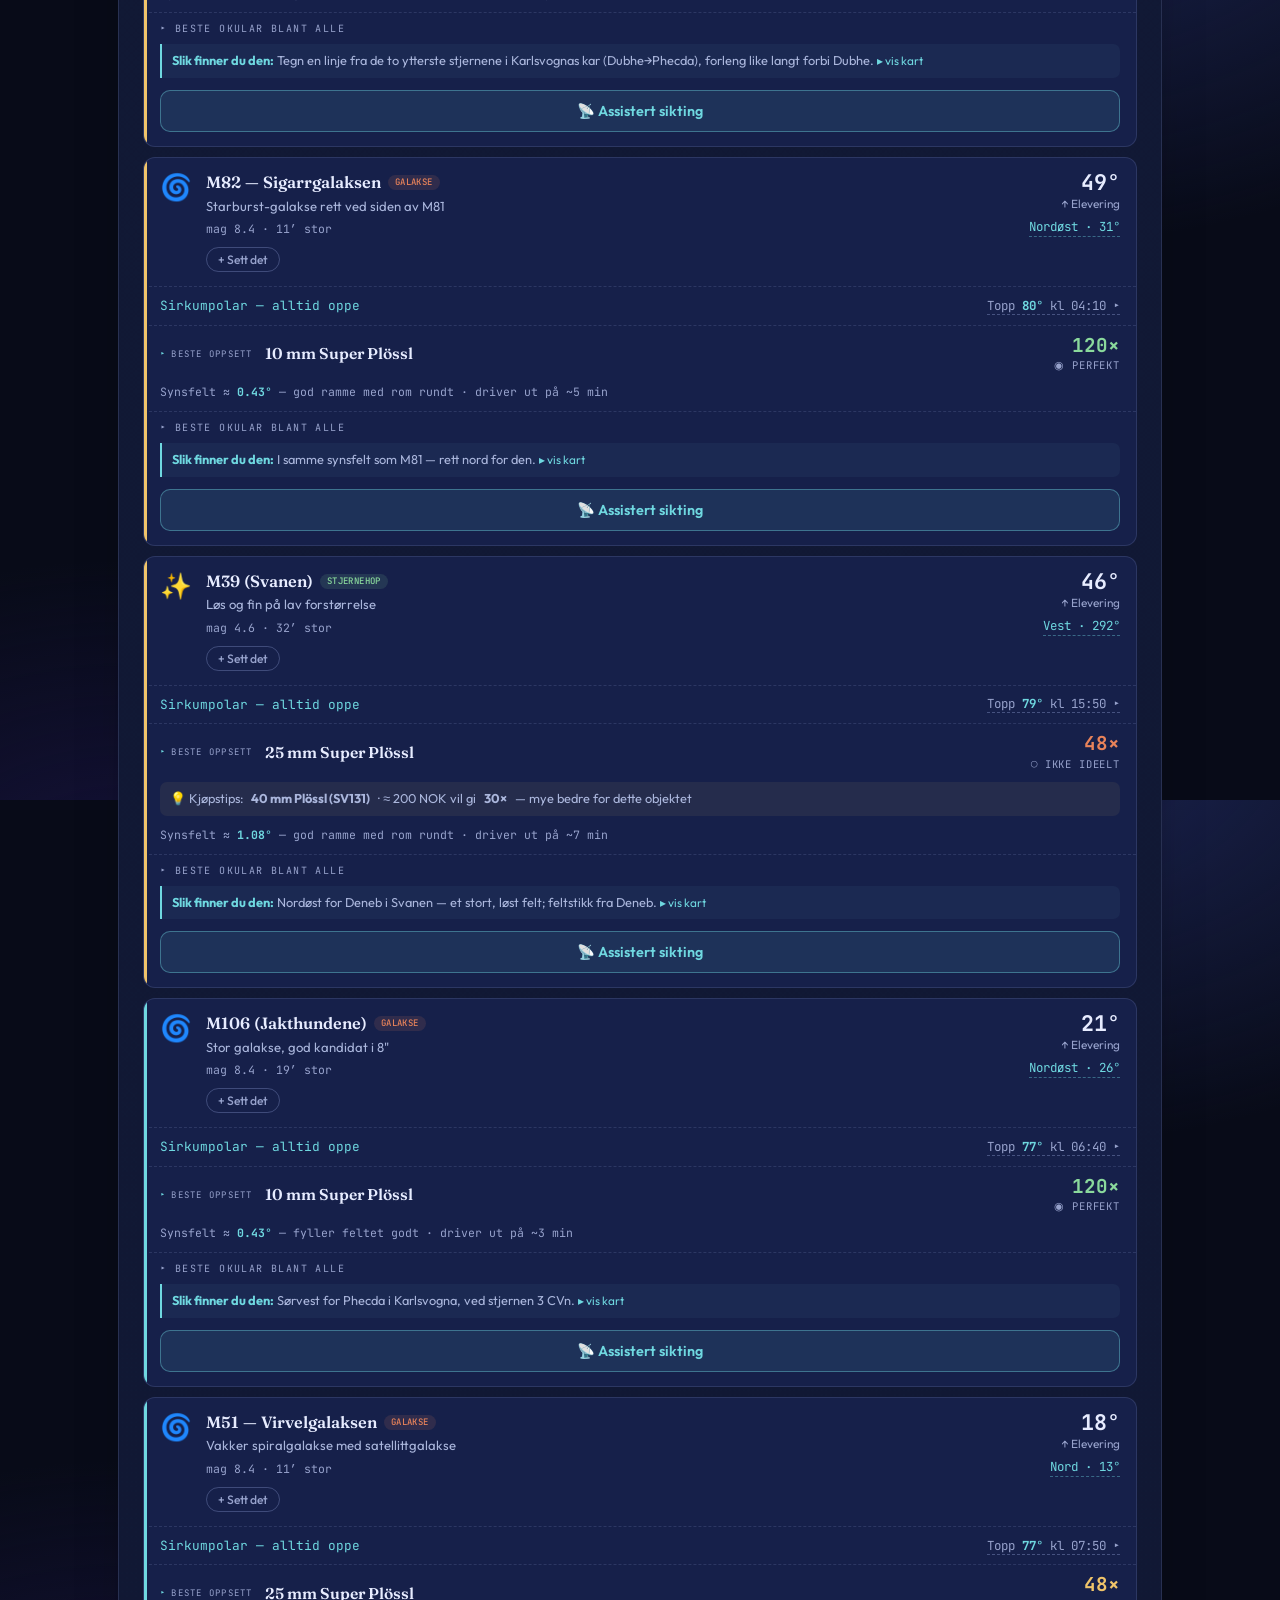
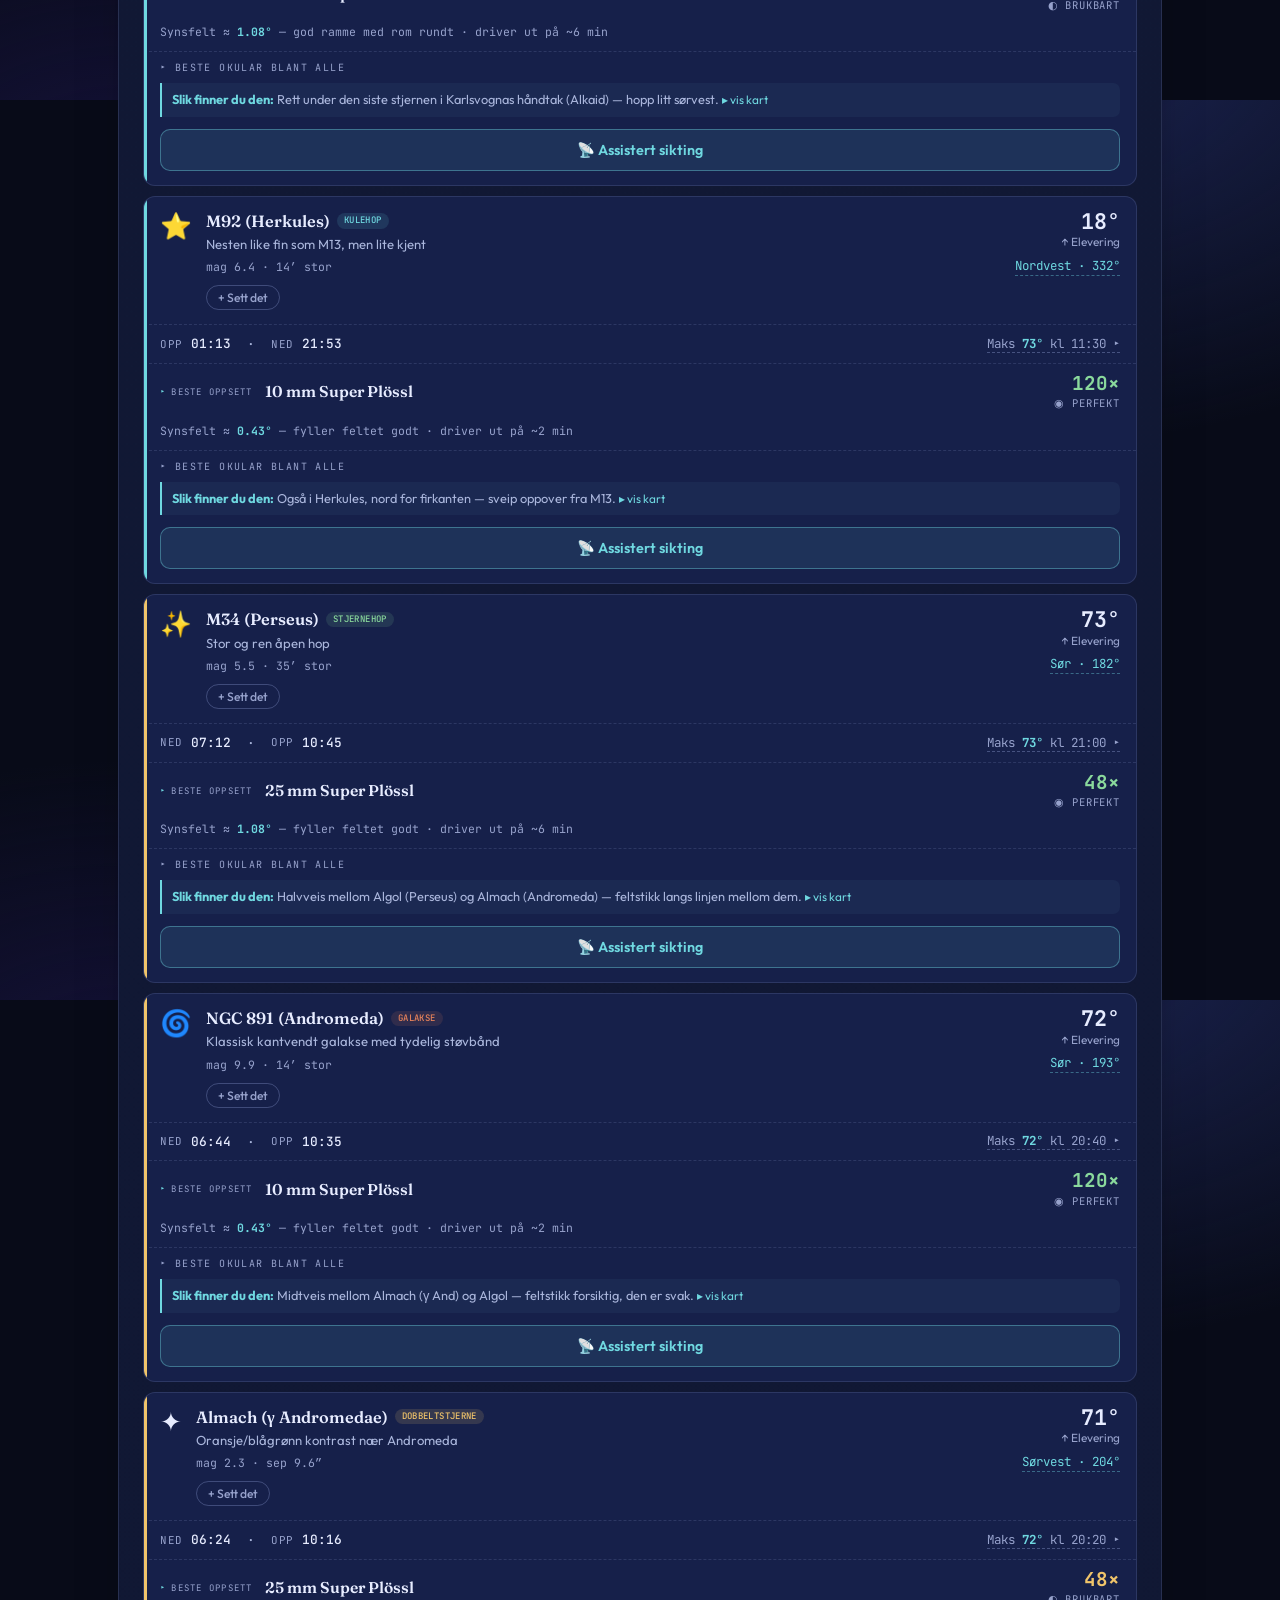
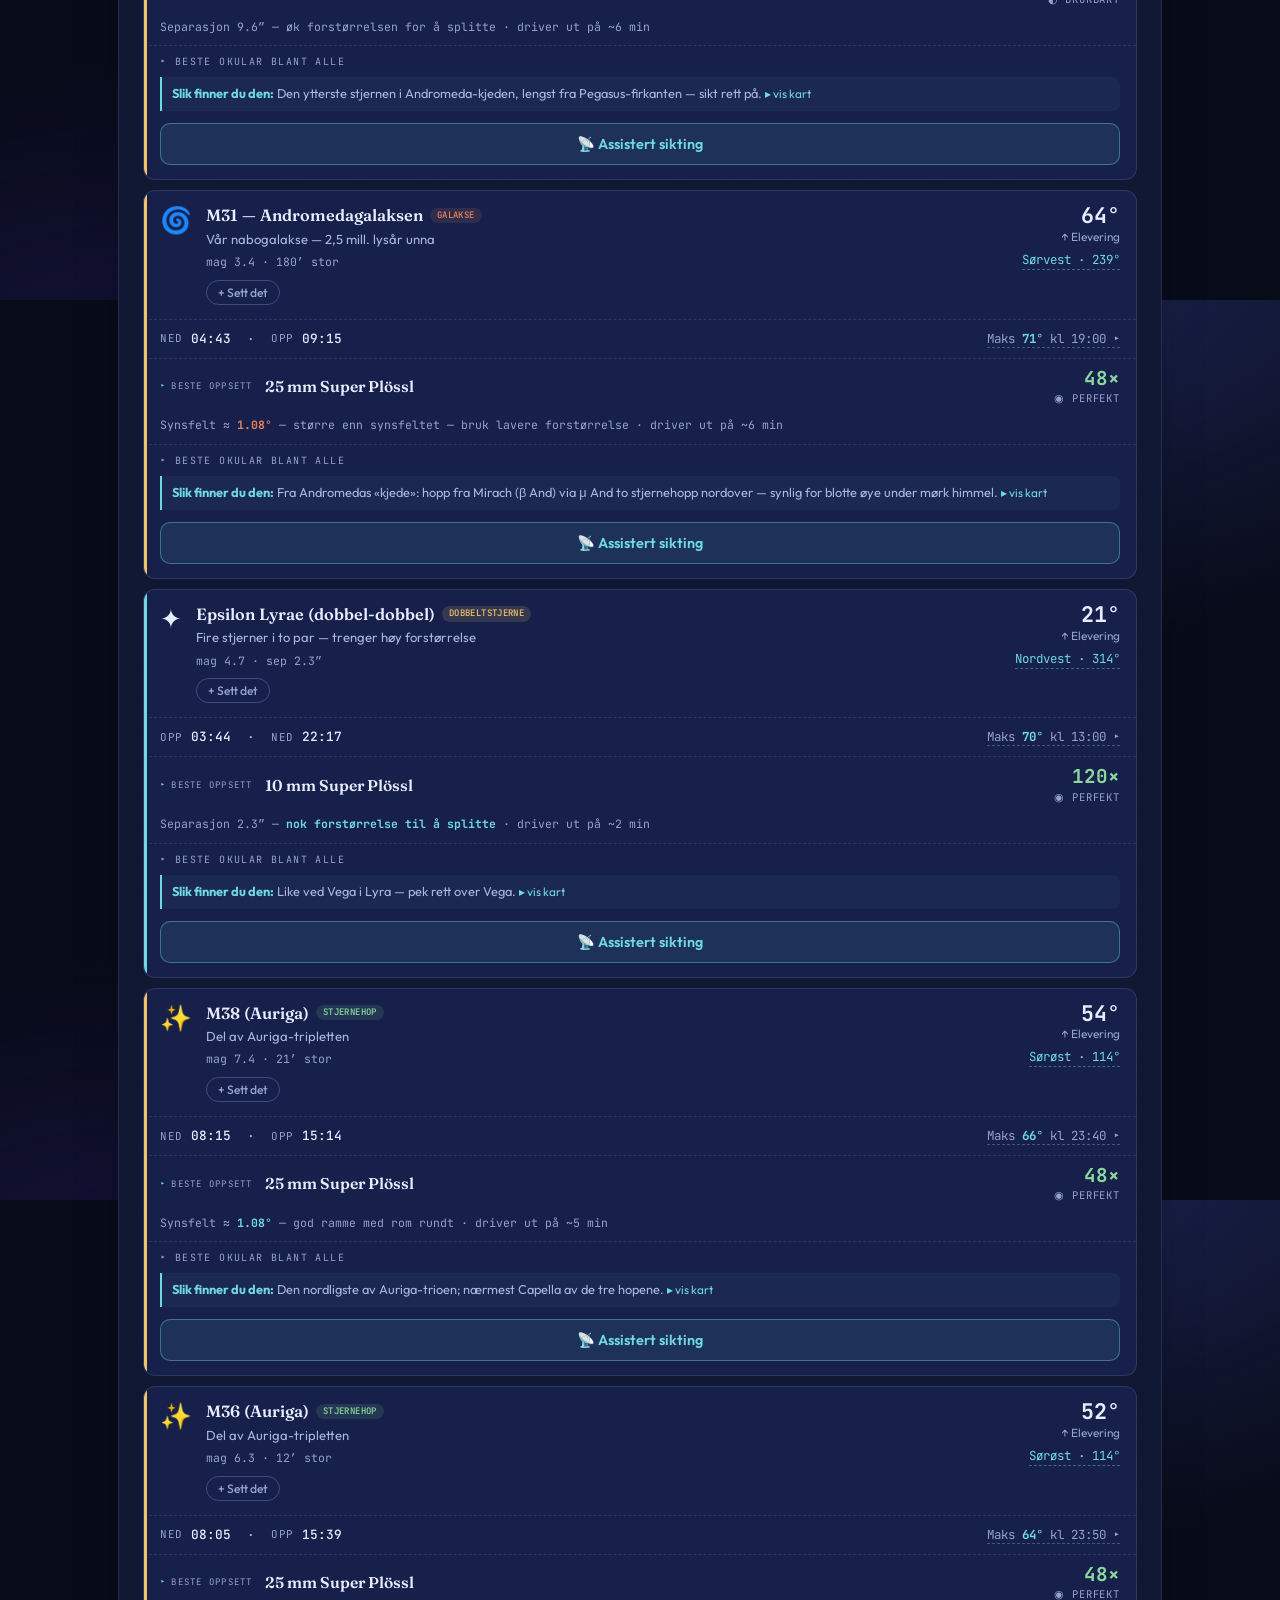
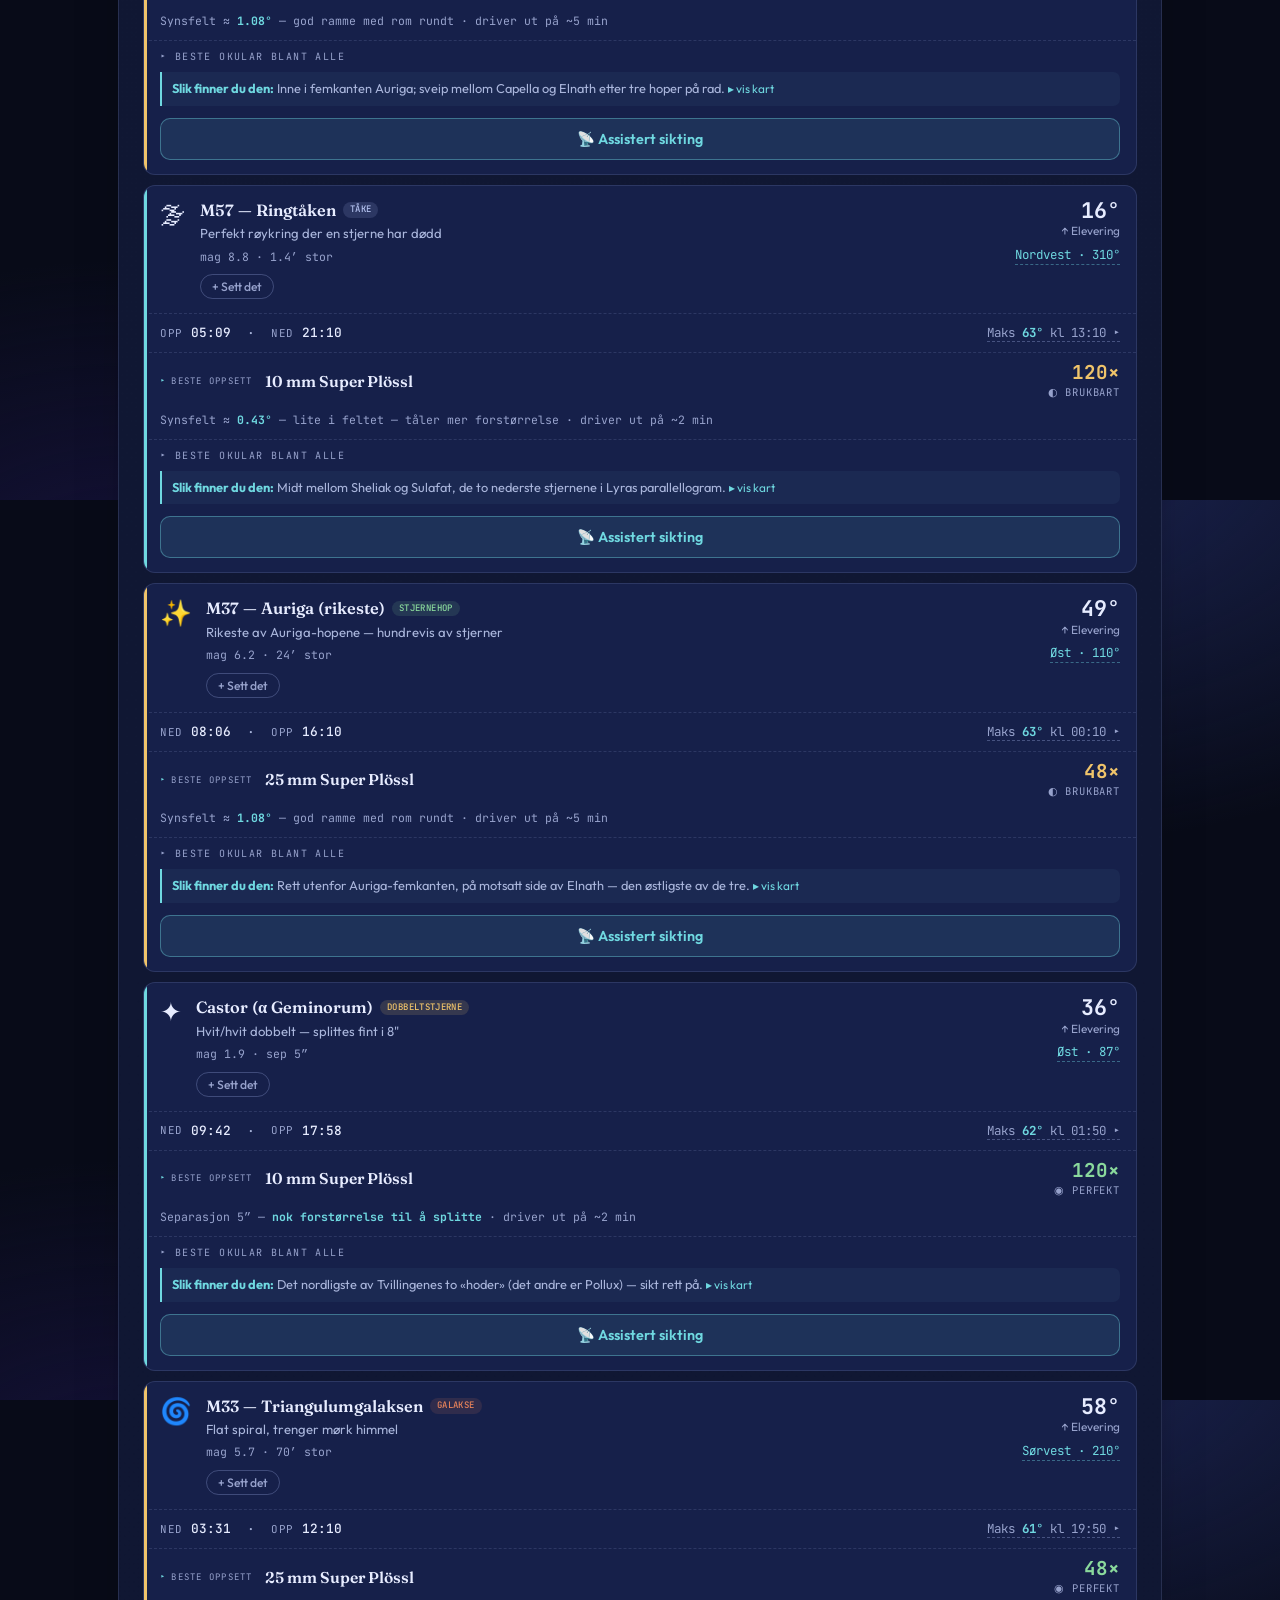
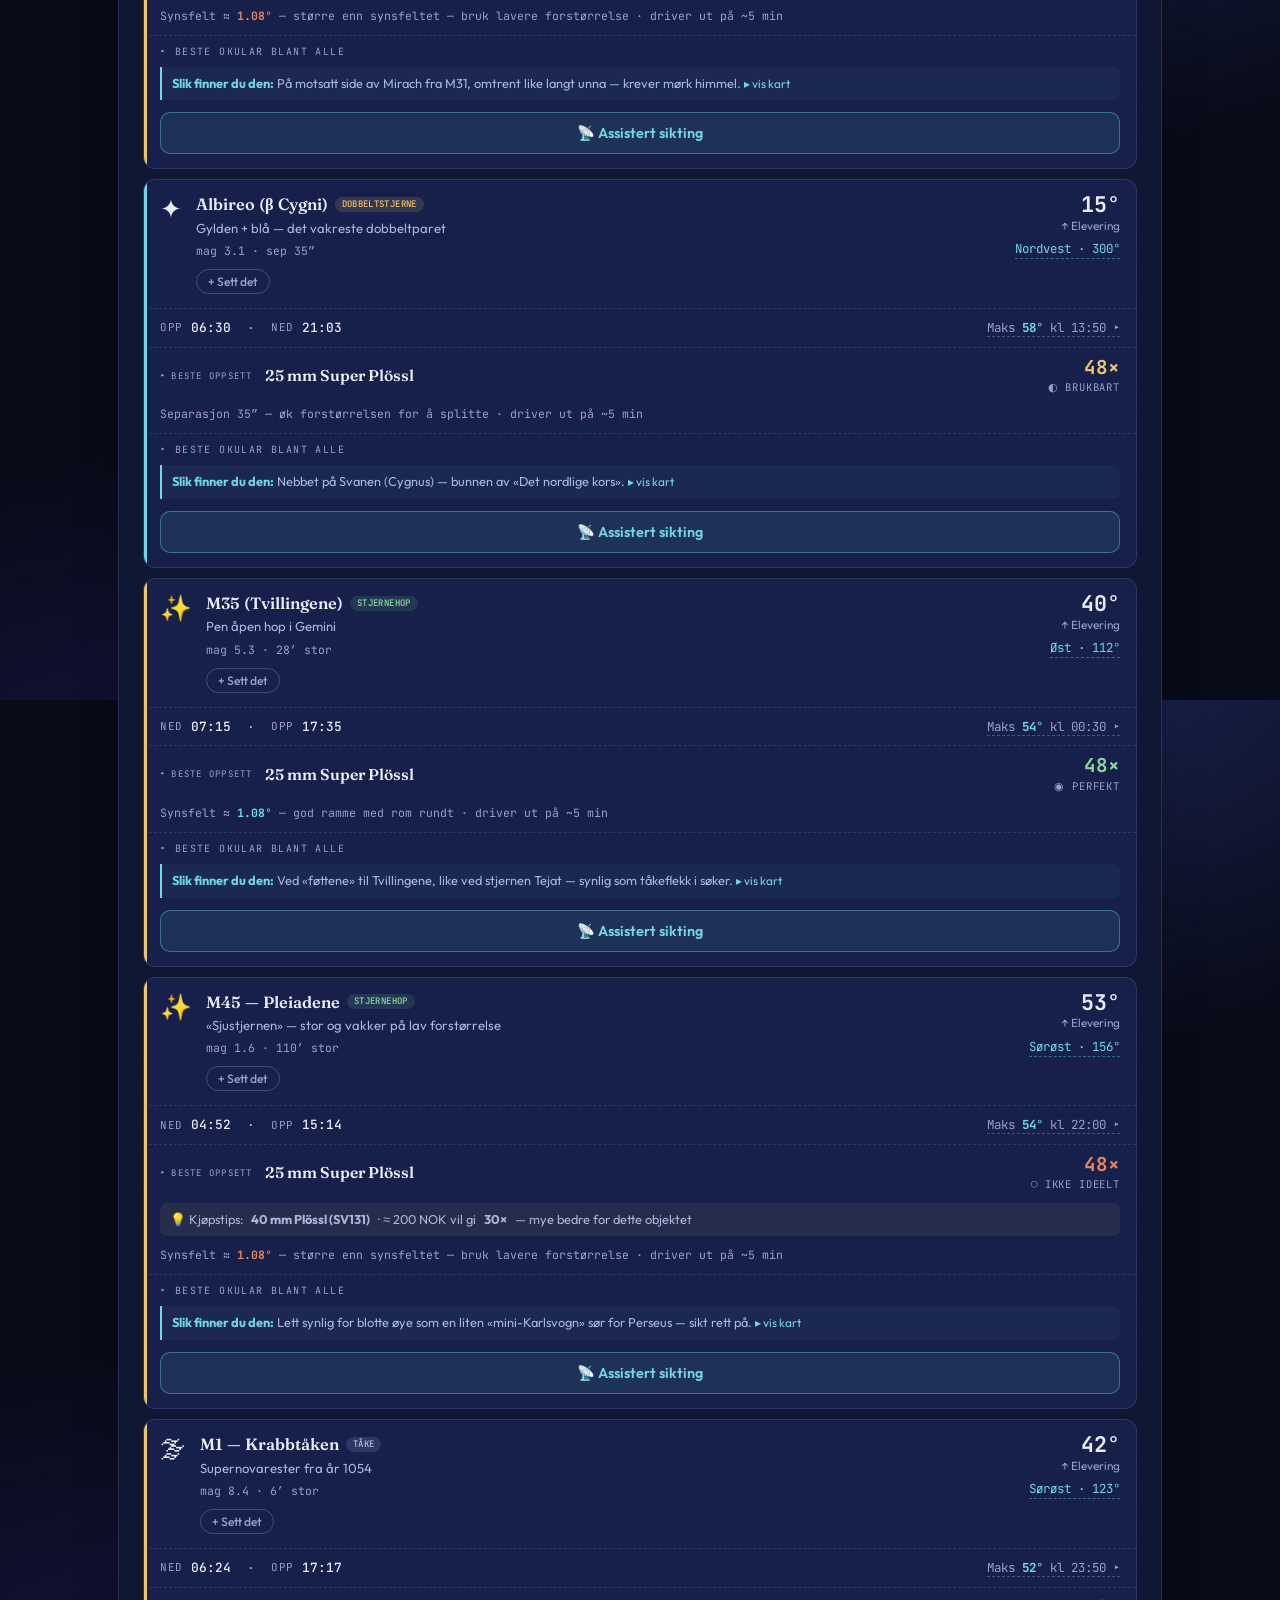
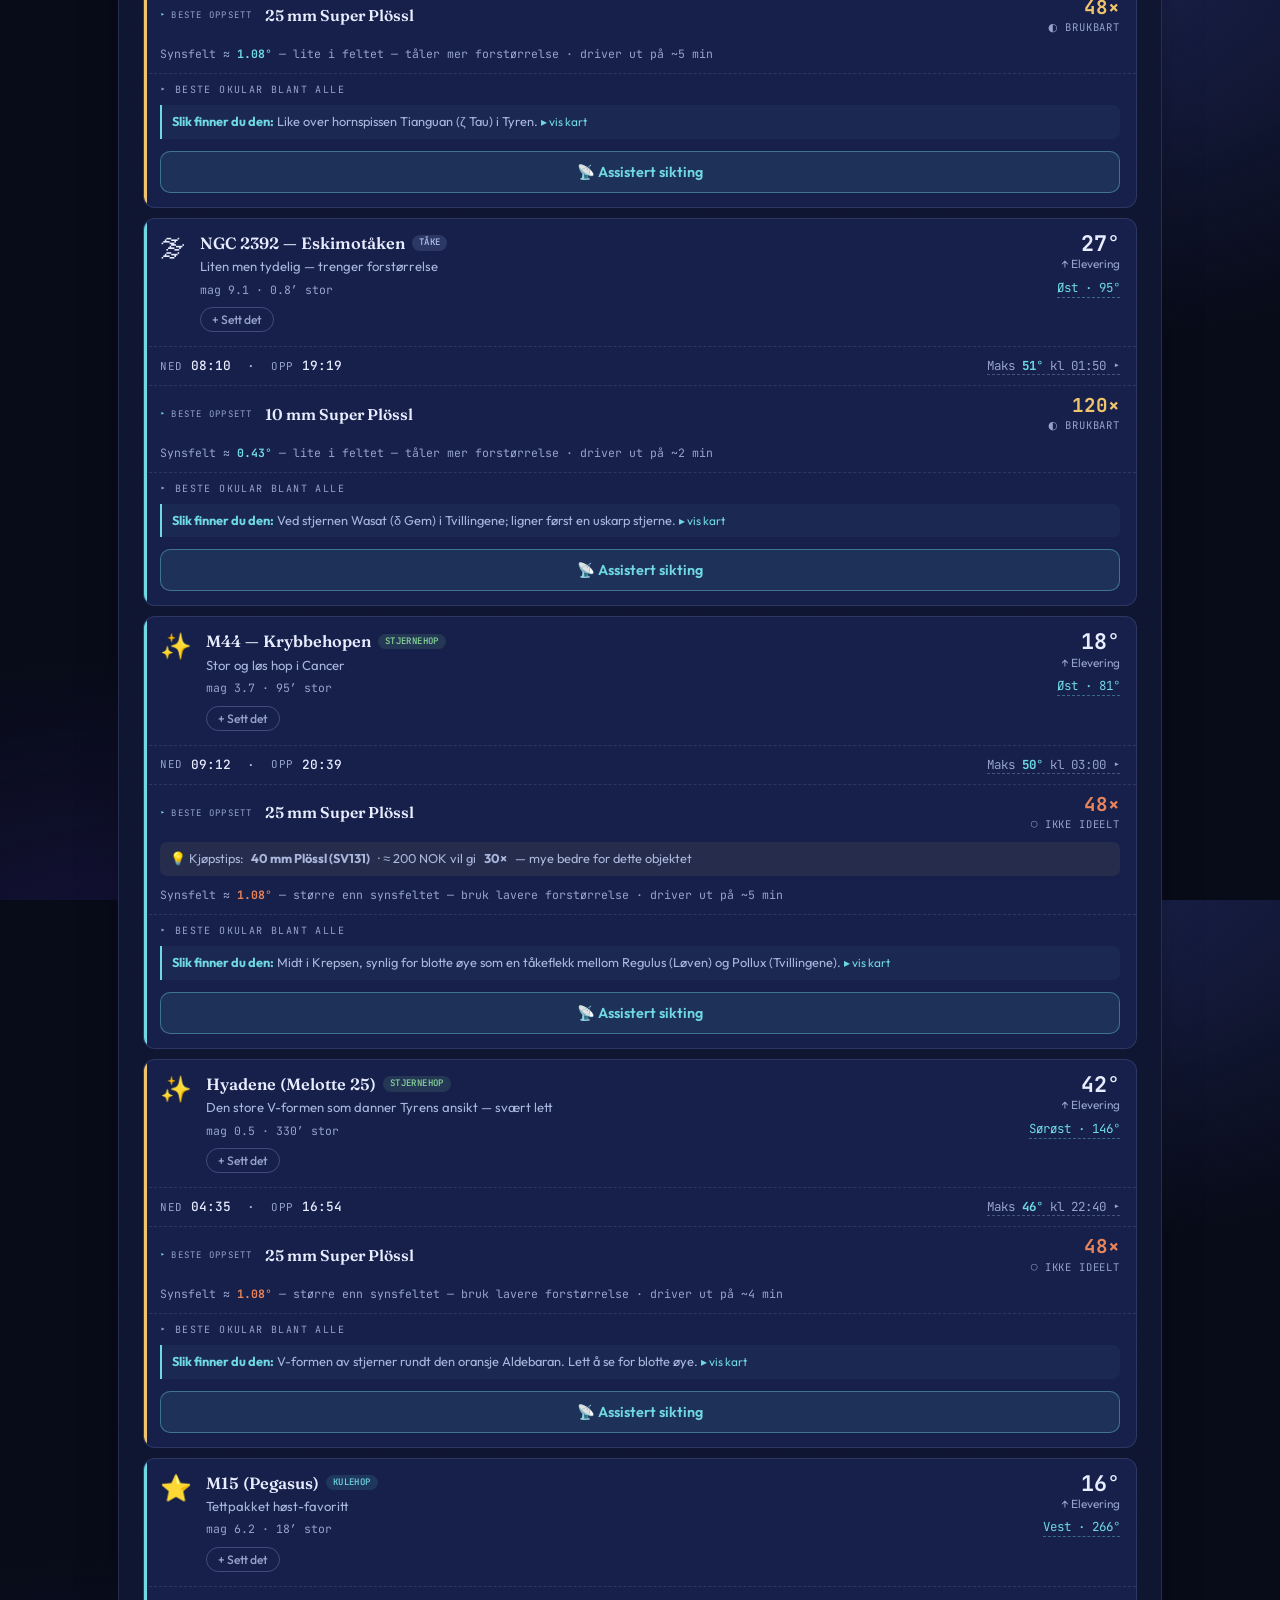
==== commit f8f37716: "Ny versjon: sikt-side + oppdateringer på alle sider" ====
--- a/index.html
+++ b/index.html
@@ -292,6 +292,7 @@
     <a class="nav-link" href="objekter.html">Katalog</a>
     <a class="nav-link" href="setup.html">Oppsett</a>
     <a class="nav-link" href="kollimering.html">Kollimering</a>
+    <a class="nav-link" href="sikt.html">Sikt</a>
     <button class="nav-install" id="install-btn" style="display:none">⬇ Installer</button>
     <button class="nav-night" id="night-btn" title="Nattmodus – rødt lys bevarer mørketilpasning">🔴 Natt</button>
   </div>
@@ -966,9 +967,11 @@
 
     var anchorHtml = (o.anchor && !rs.neverAbove) ? '<div class="anchor-hint clickable" data-finder="'+o.id+'" data-ra="'+o.ra+'" data-dec="'+o.dec+'" style="margin:0 16px 12px"><b>Slik finner du den:</b> '+htmlEscape(o.anchor)+' <span class="tap">▸ vis kart</span></div>' : '';
 
+    var aimHtml = (!rs.neverAbove) ? '<button class="aim-btn" data-aim="'+o.id+'" data-ra="'+o.ra+'" data-dec="'+o.dec+'" data-name="'+htmlEscape(o.name)+'">📡 Assistert sikting</button>' : '';
+
     return '<div class="'+cardClass+'"><div class="obj-main"><div class="obj-emo">'+o.emo+'</div>'+
       '<div class="obj-body"><div class="obj-name">'+htmlEscape(o.name)+typeTag+'</div>'+
-      '<div class="obj-why">'+htmlEscape(o.why)+'</div>'+subHtml+seenBtn+'</div>'+altBlock+'</div>'+winHtml+epHtml+allEpHtml+anchorHtml+'</div>';
+      '<div class="obj-why">'+htmlEscape(o.why)+'</div>'+subHtml+seenBtn+'</div>'+altBlock+'</div>'+winHtml+epHtml+allEpHtml+anchorHtml+aimHtml+'</div>';
   }
 
   // ---- Kompass-SVG (uendret prinsipp) ----
@@ -1176,7 +1179,13 @@
       return;
     }
     var aBtn = e.target.closest && e.target.closest('.anchor-hint.clickable');
-    if (aBtn){ openFinderModal(aBtn.getAttribute('data-finder'), parseFloat(aBtn.getAttribute('data-ra')), parseFloat(aBtn.getAttribute('data-dec'))); }
+    if (aBtn){ openFinderModal(aBtn.getAttribute('data-finder'), parseFloat(aBtn.getAttribute('data-ra')), parseFloat(aBtn.getAttribute('data-dec'))); return; }
+    var aimBtn = e.target.closest && e.target.closest('.aim-btn');
+    if (aimBtn){
+      var tg = { name: aimBtn.getAttribute('data-name'), ra: parseFloat(aimBtn.getAttribute('data-ra')), dec: parseFloat(aimBtn.getAttribute('data-dec')) };
+      try { localStorage.setItem('stjernekikkert_aim_target', JSON.stringify(tg)); } catch(err){}
+      window.location.href = 'sikt.html';
+    }
   });
 
   initNightMode();
--- a/shared.css
+++ b/shared.css
@@ -53,6 +53,11 @@
   white-space:nowrap;font-family:'Outfit',sans-serif;flex:none;font-weight:500;
 }
 .nav-install:hover{background:rgba(138,217,156,.22)}
+
+/* Assistert sikting-knapp */
+.aim-btn{display:block;width:calc(100% - 32px);margin:0 16px 14px;padding:11px;border-radius:10px;cursor:pointer;font-family:'Outfit',sans-serif;font-size:.9rem;font-weight:600;border:1px solid rgba(111,216,224,.4);color:var(--cyan);background:rgba(111,216,224,.1);transition:all .15s}
+.aim-btn:hover{background:rgba(111,216,224,.2)}
+.cat-card .aim-btn{width:100%;margin:0 0 12px}
 
 .wrap{position:relative;z-index:1;max-width:1080px;width:100%;margin:0 auto;padding:38px 18px 80px}
 
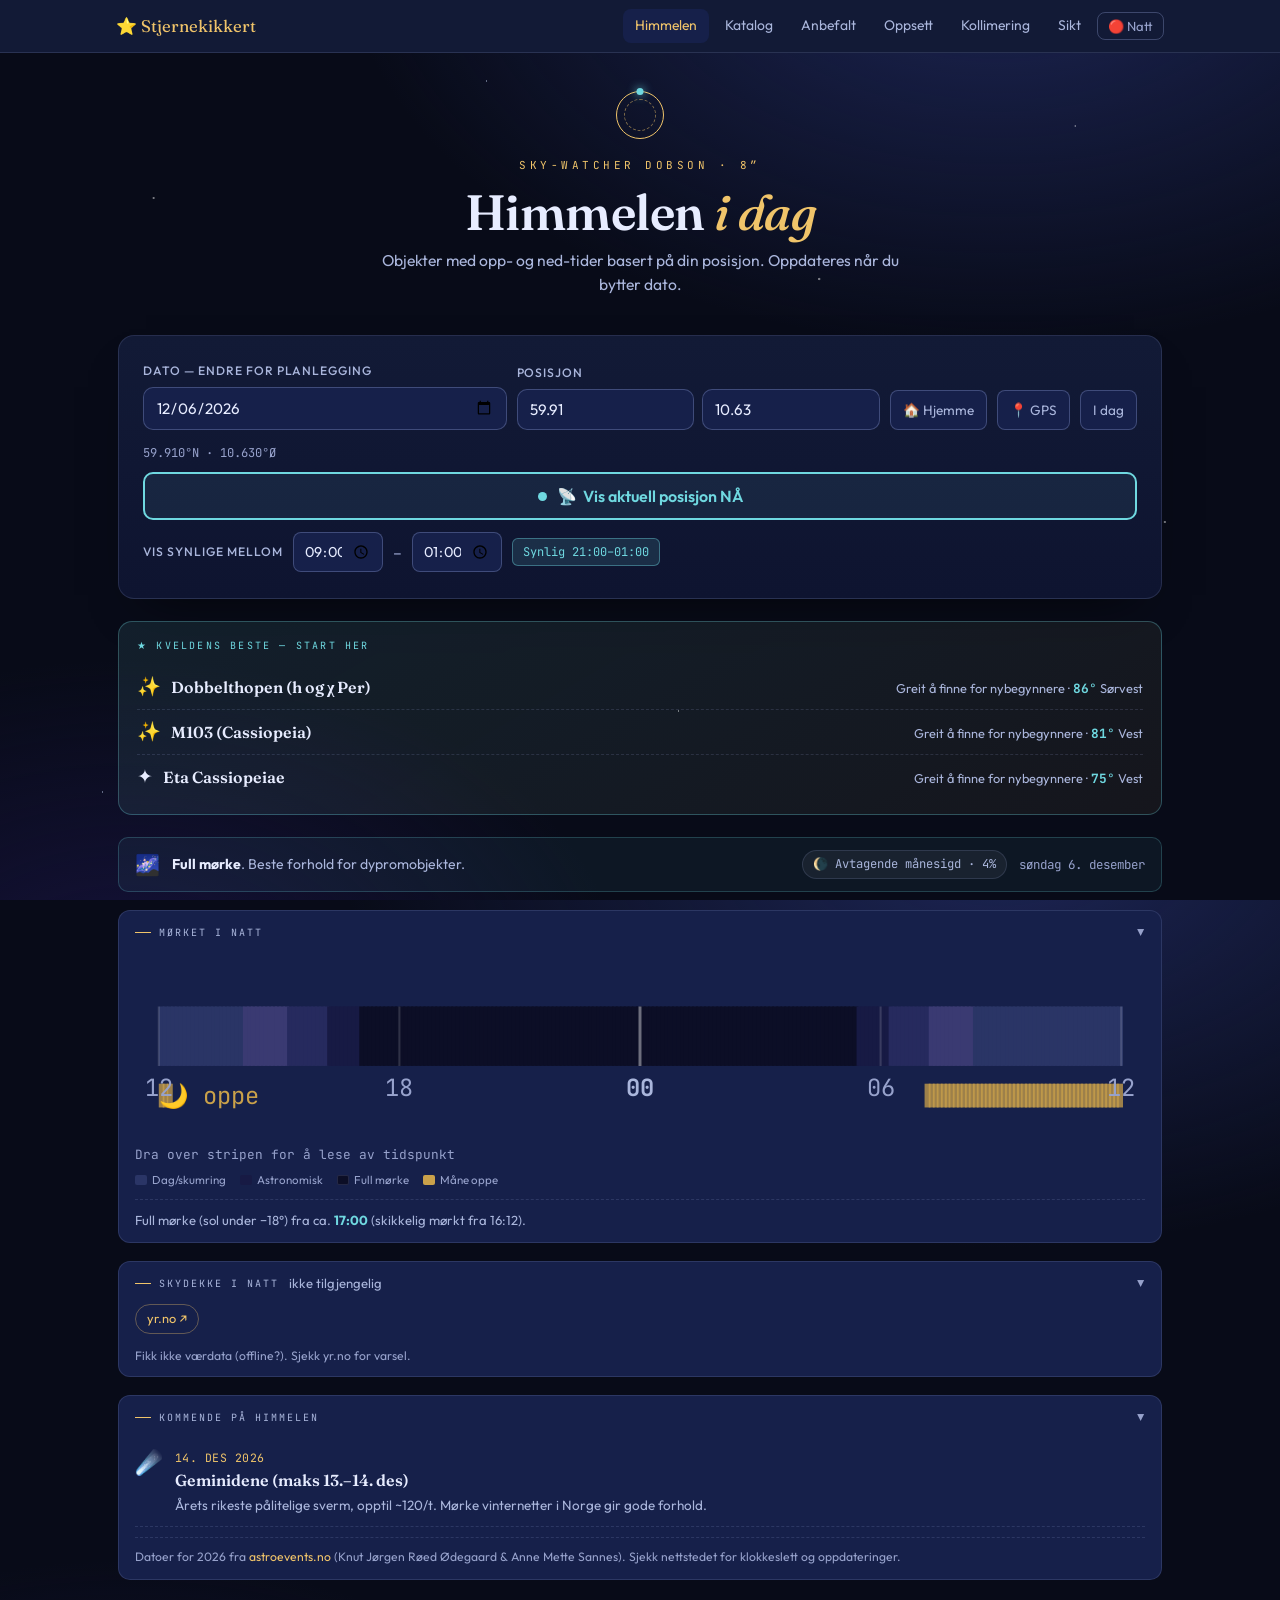
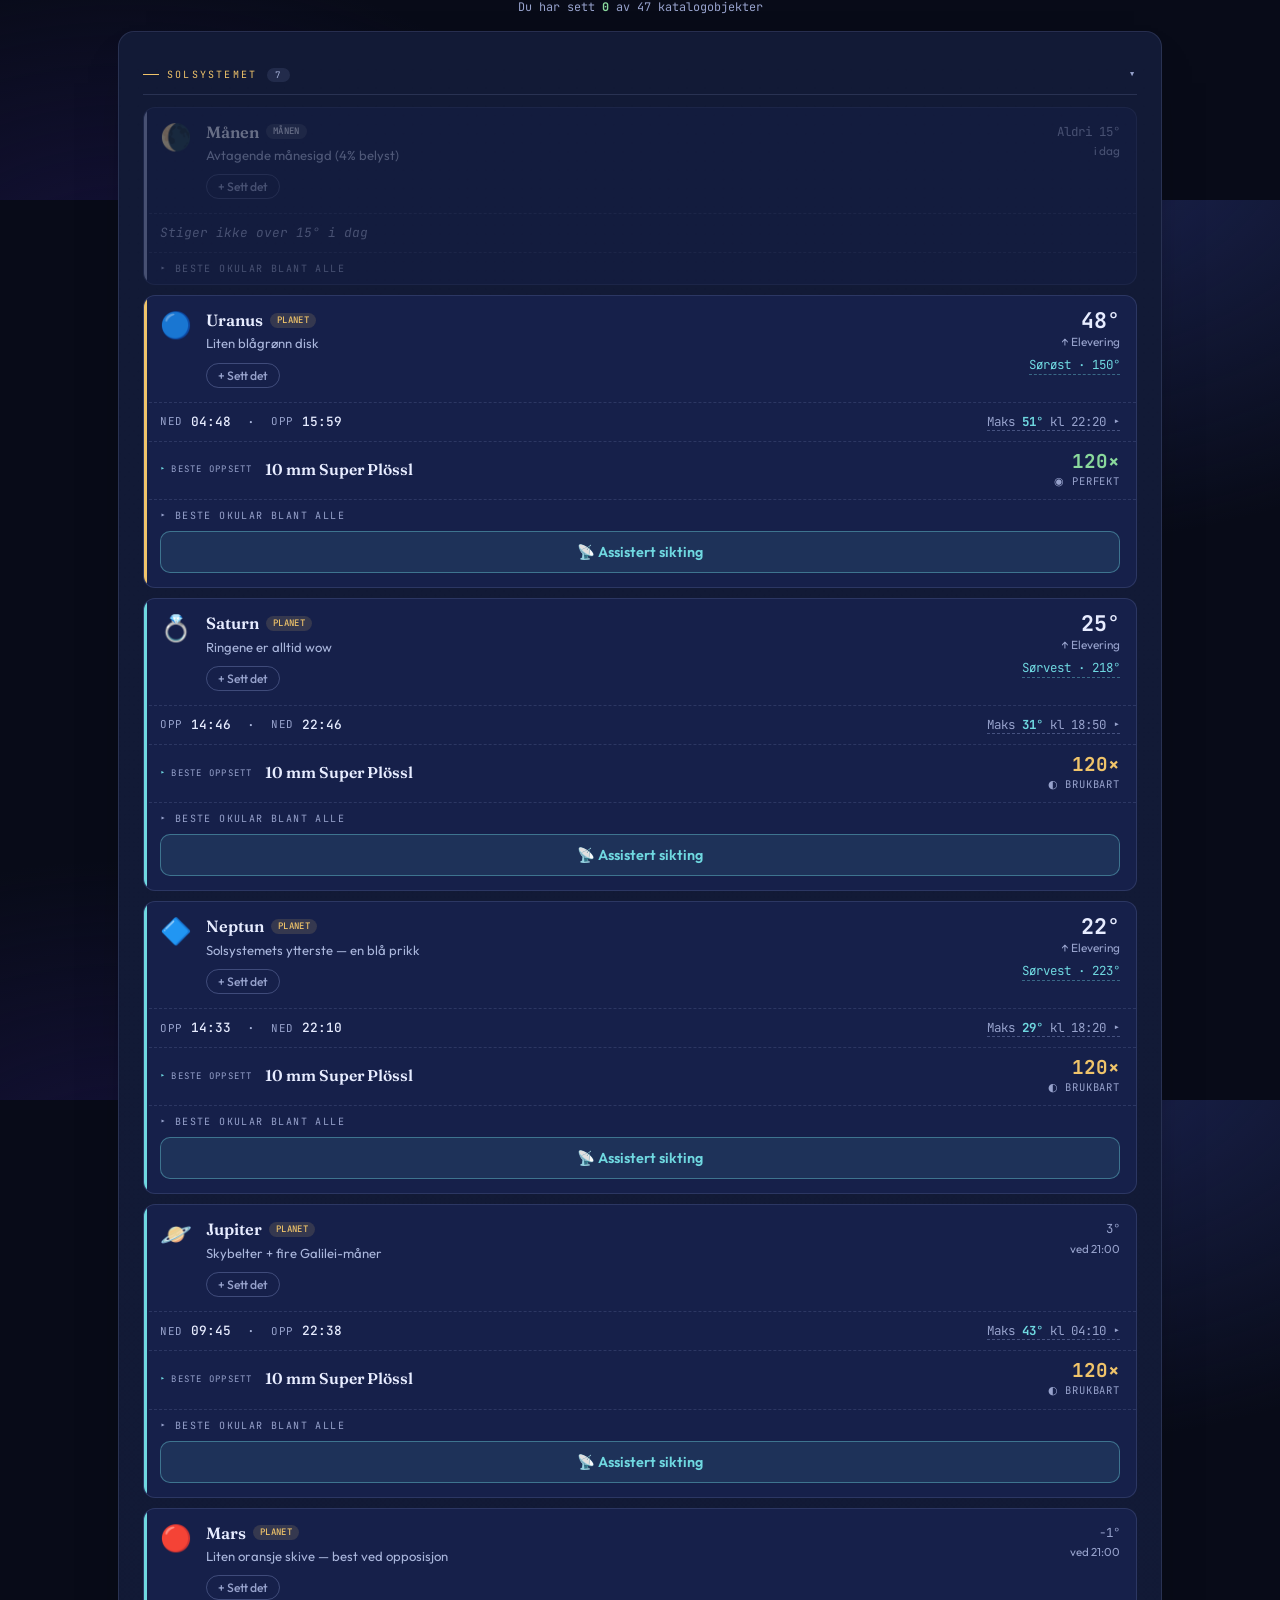
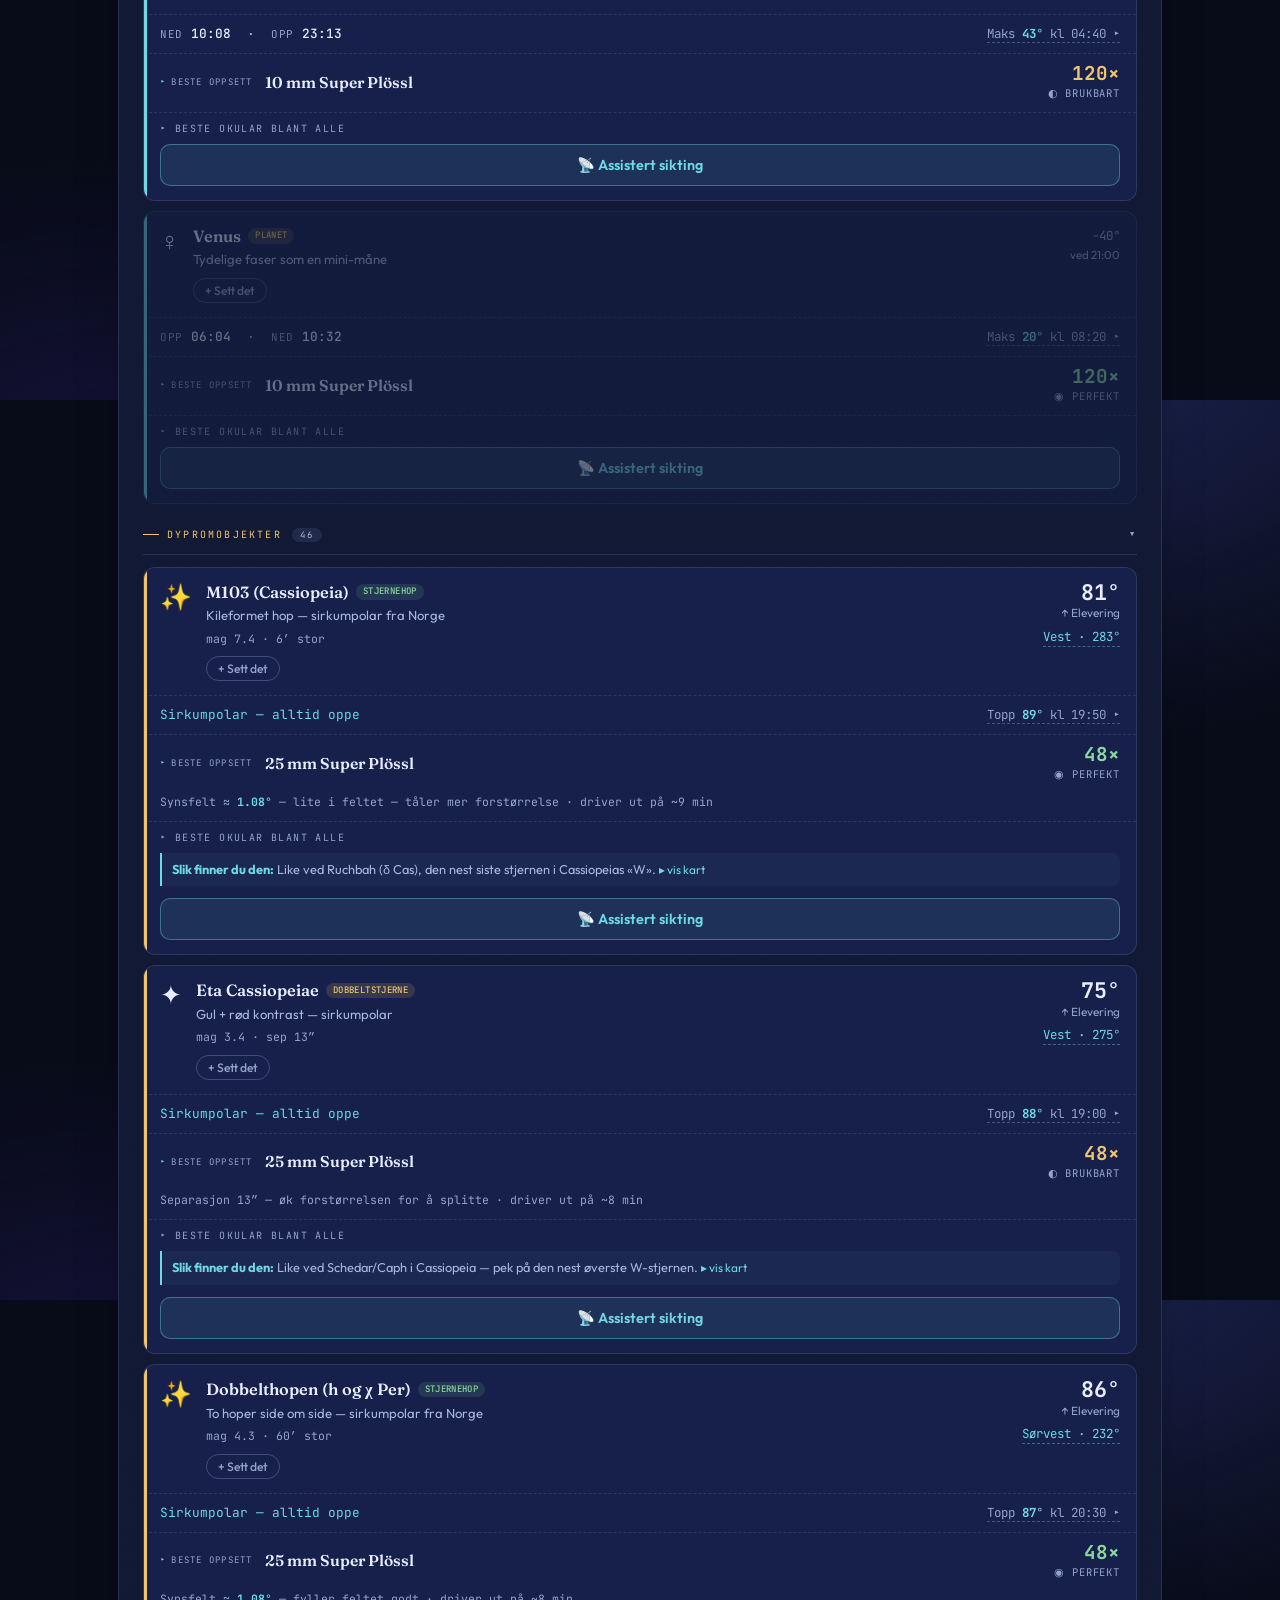
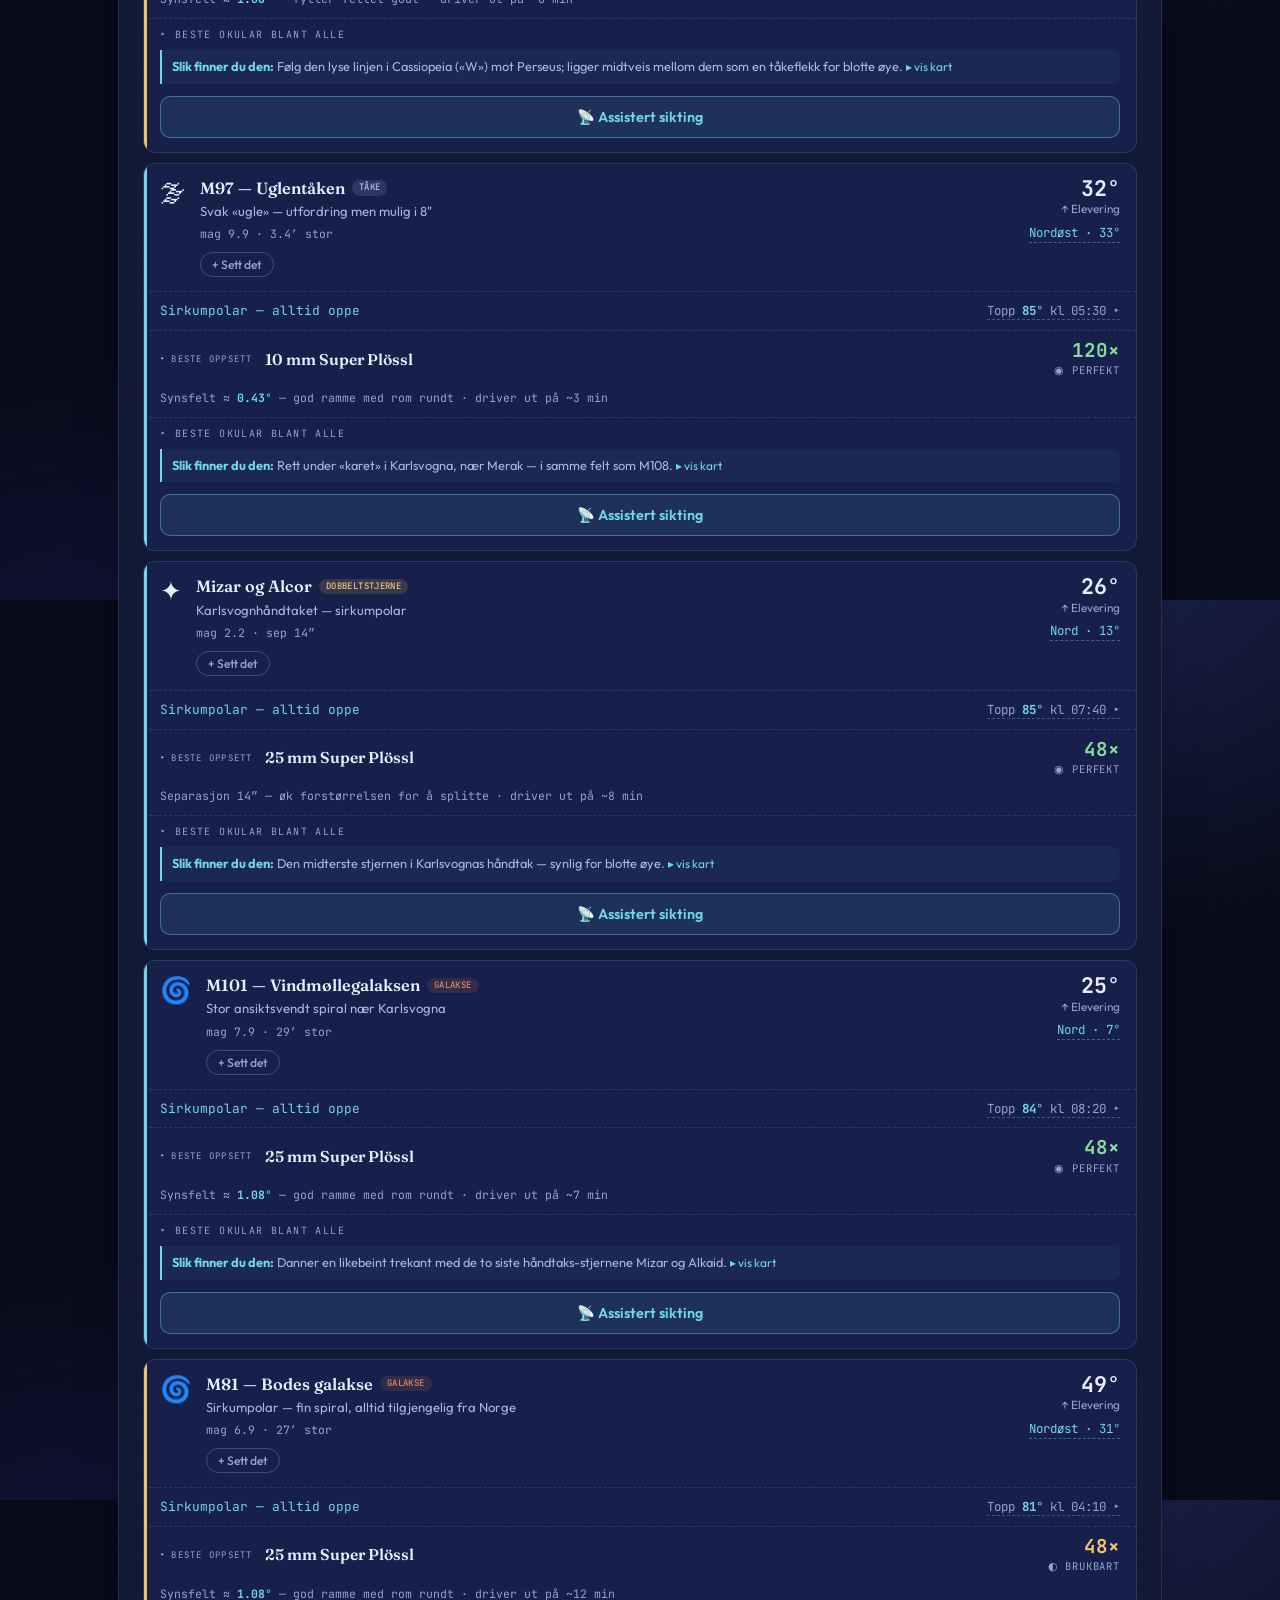
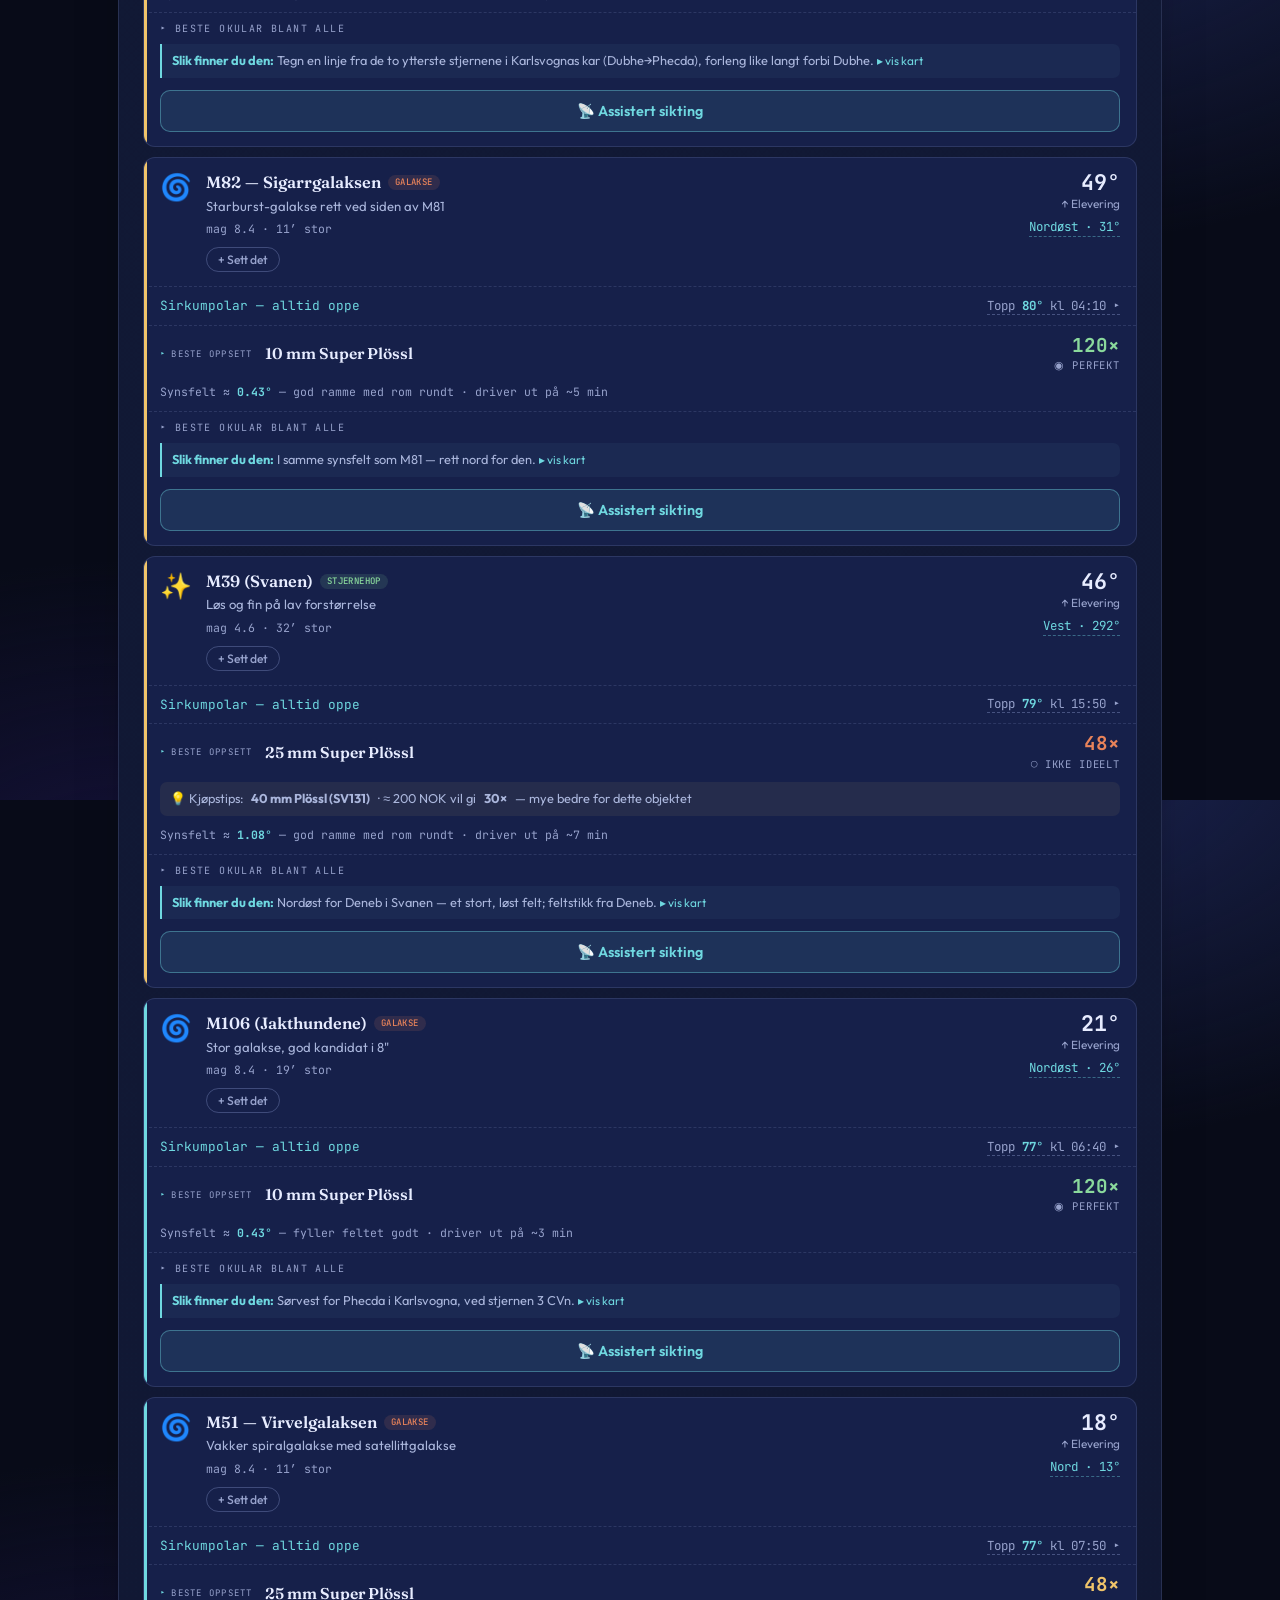
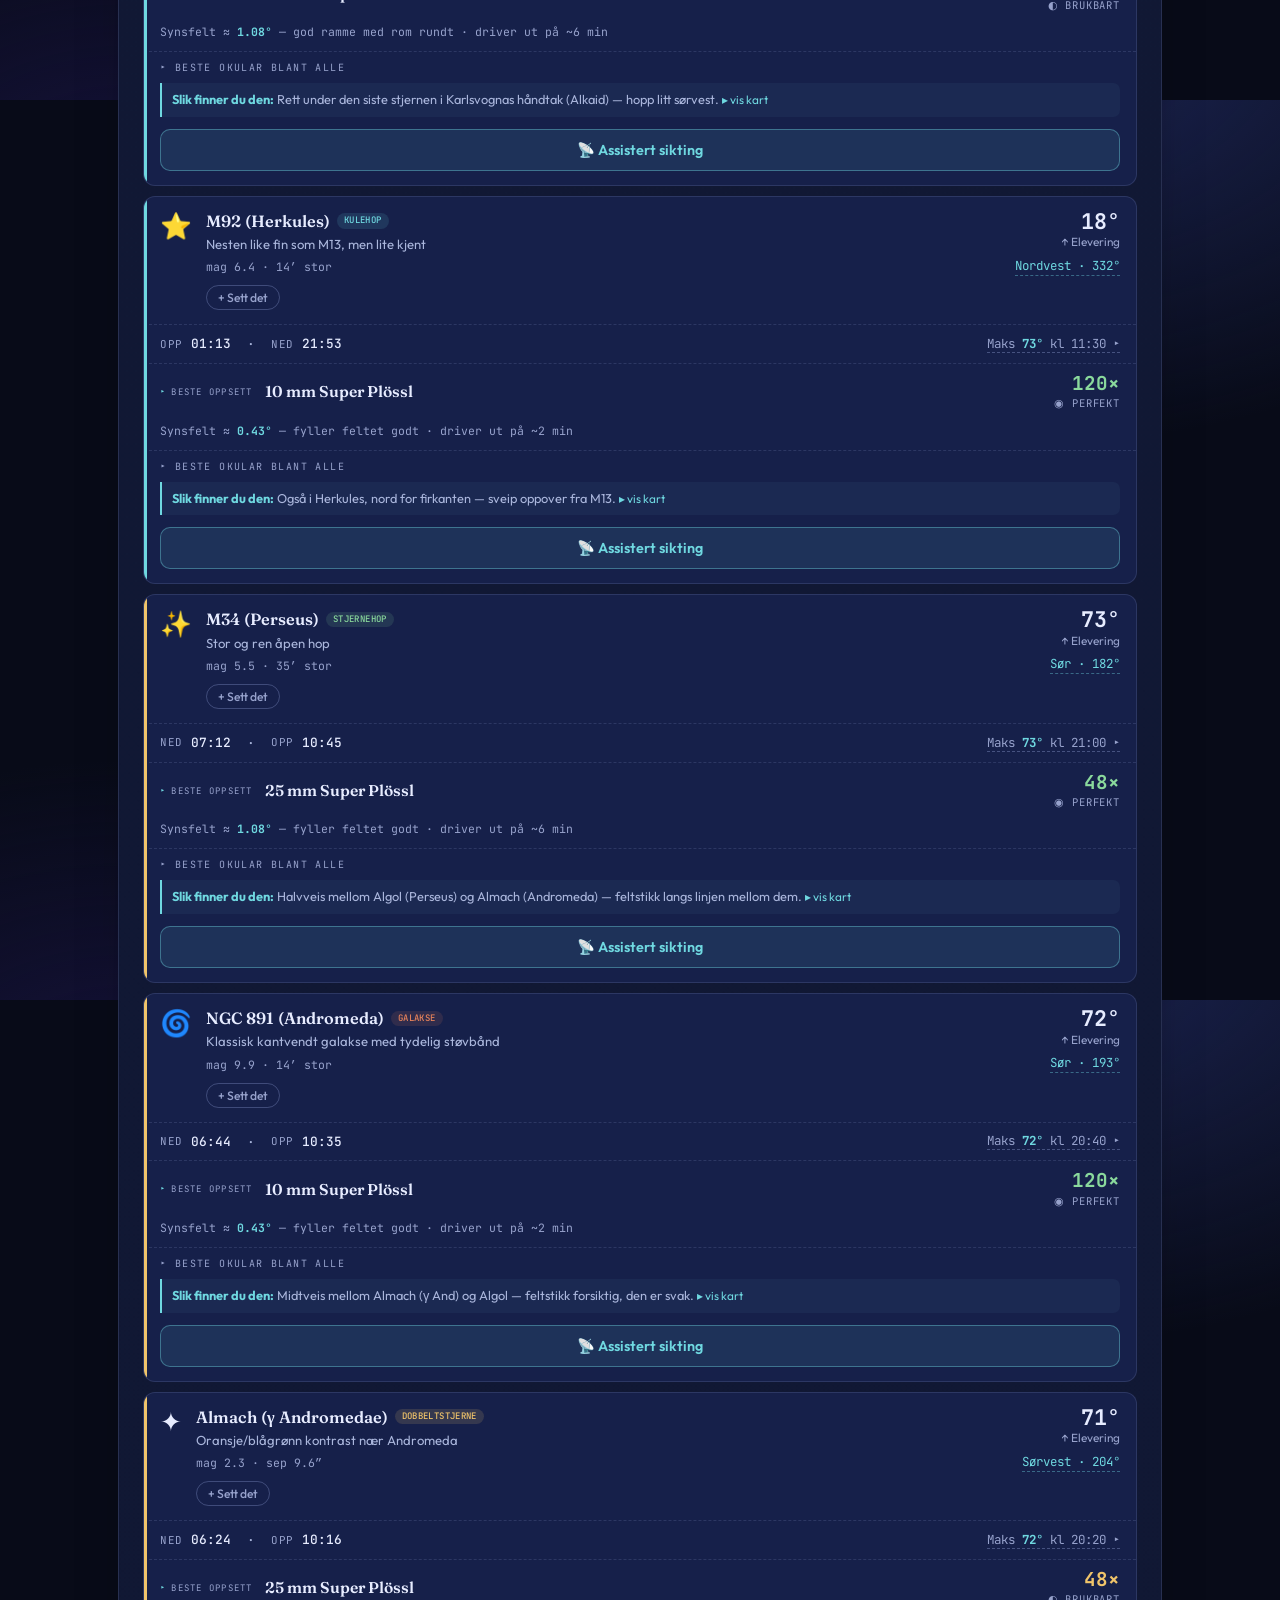
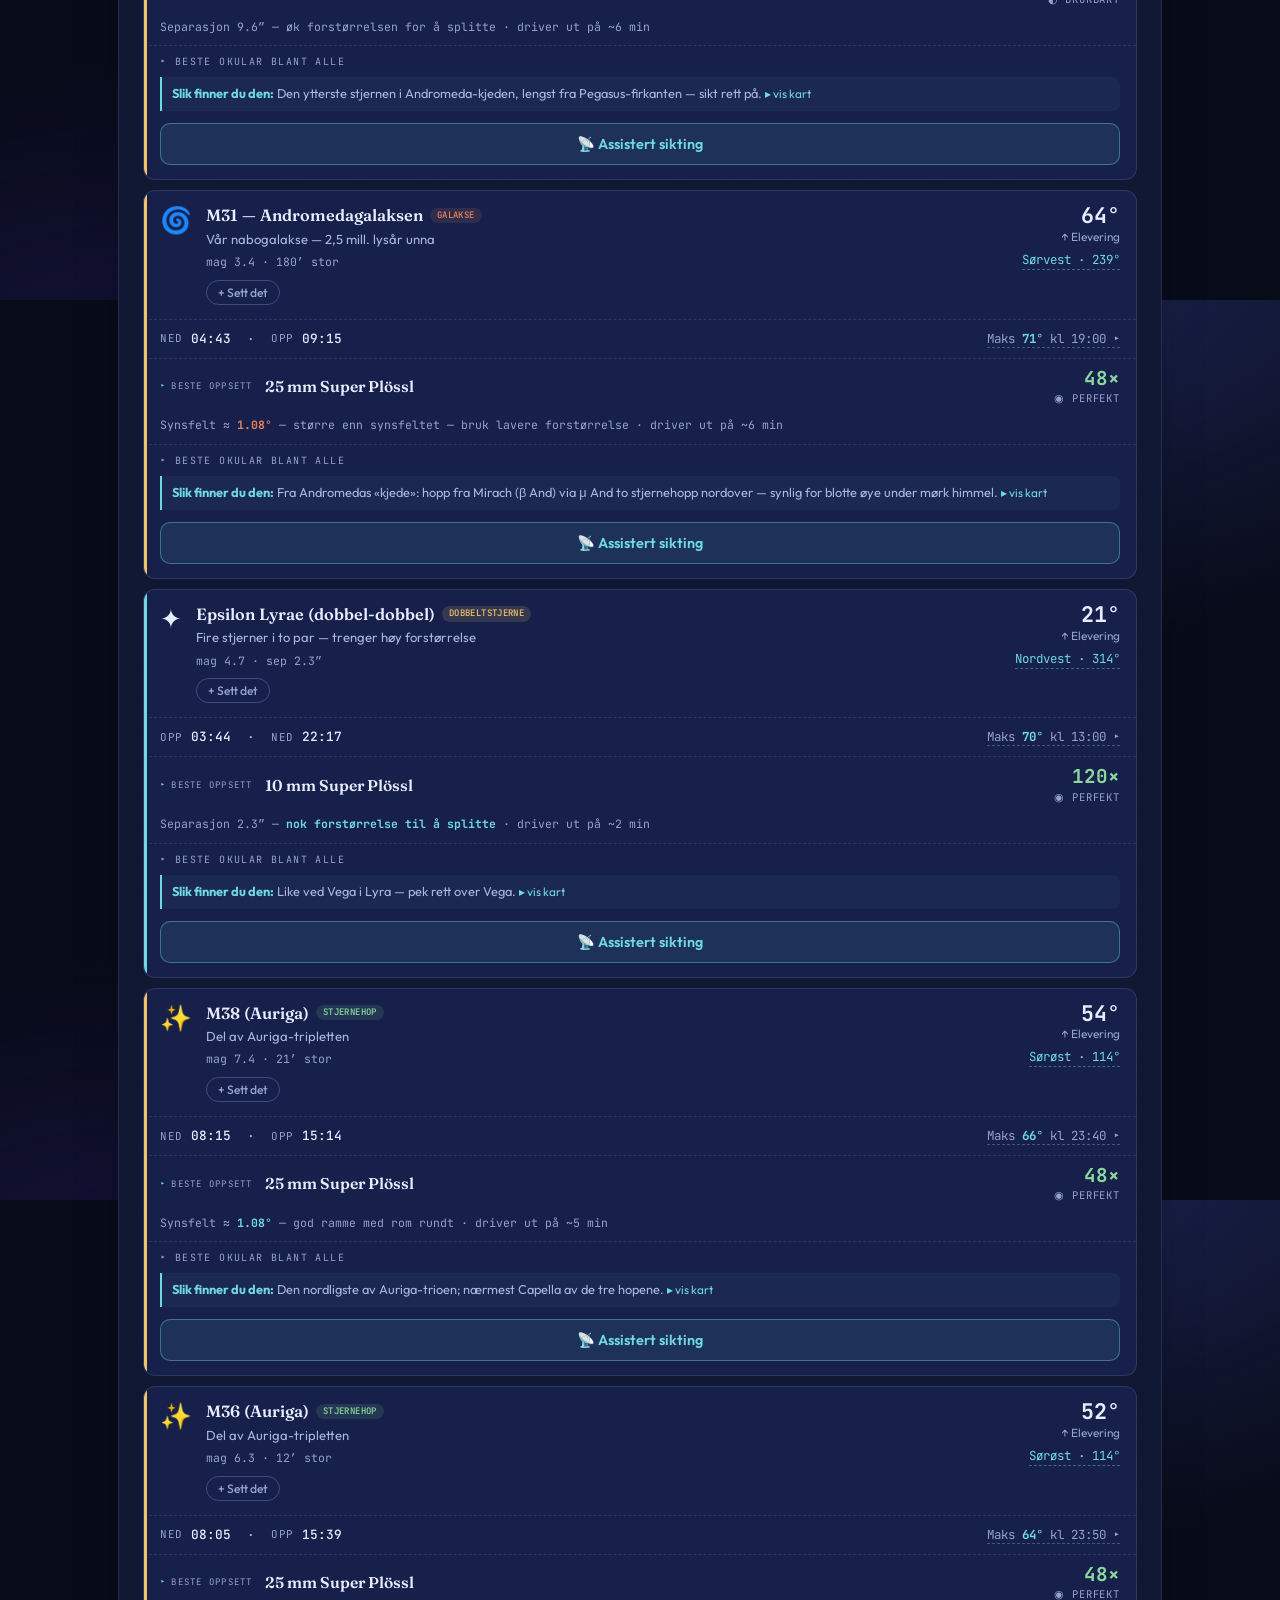
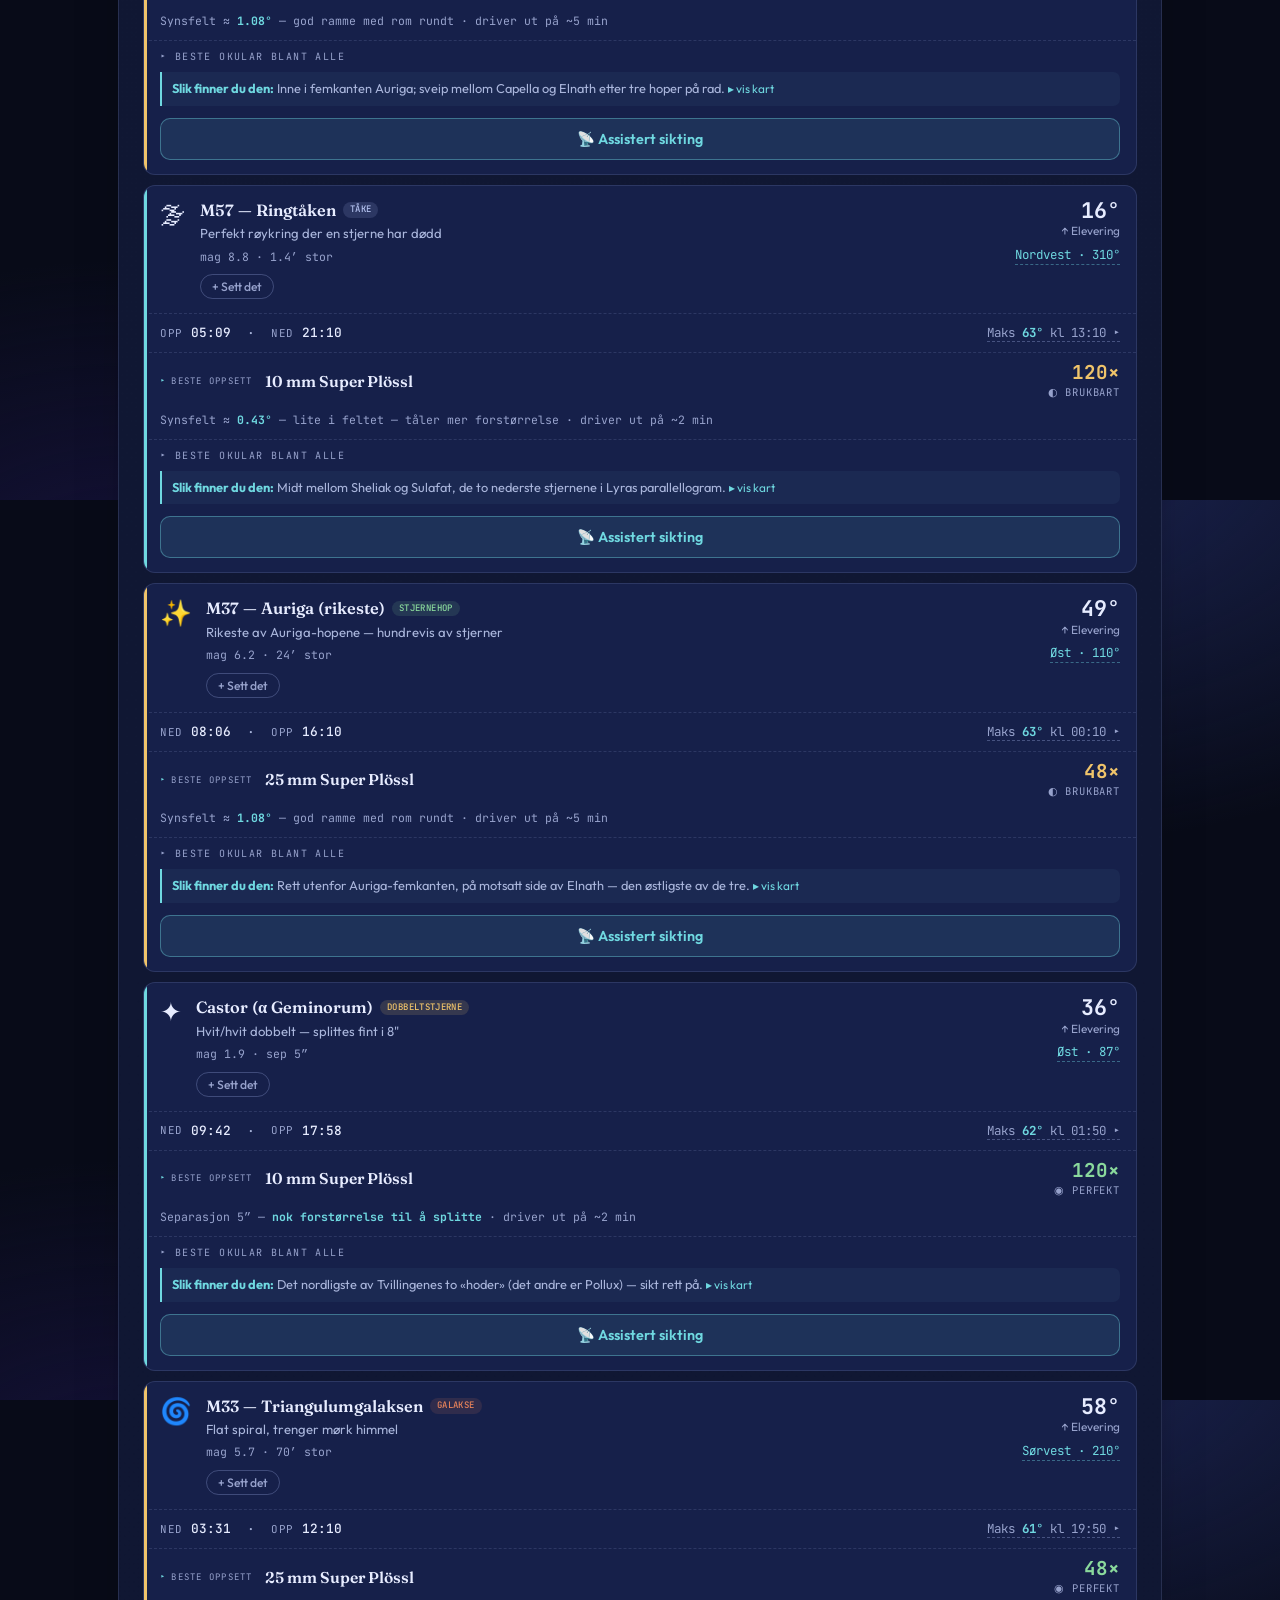
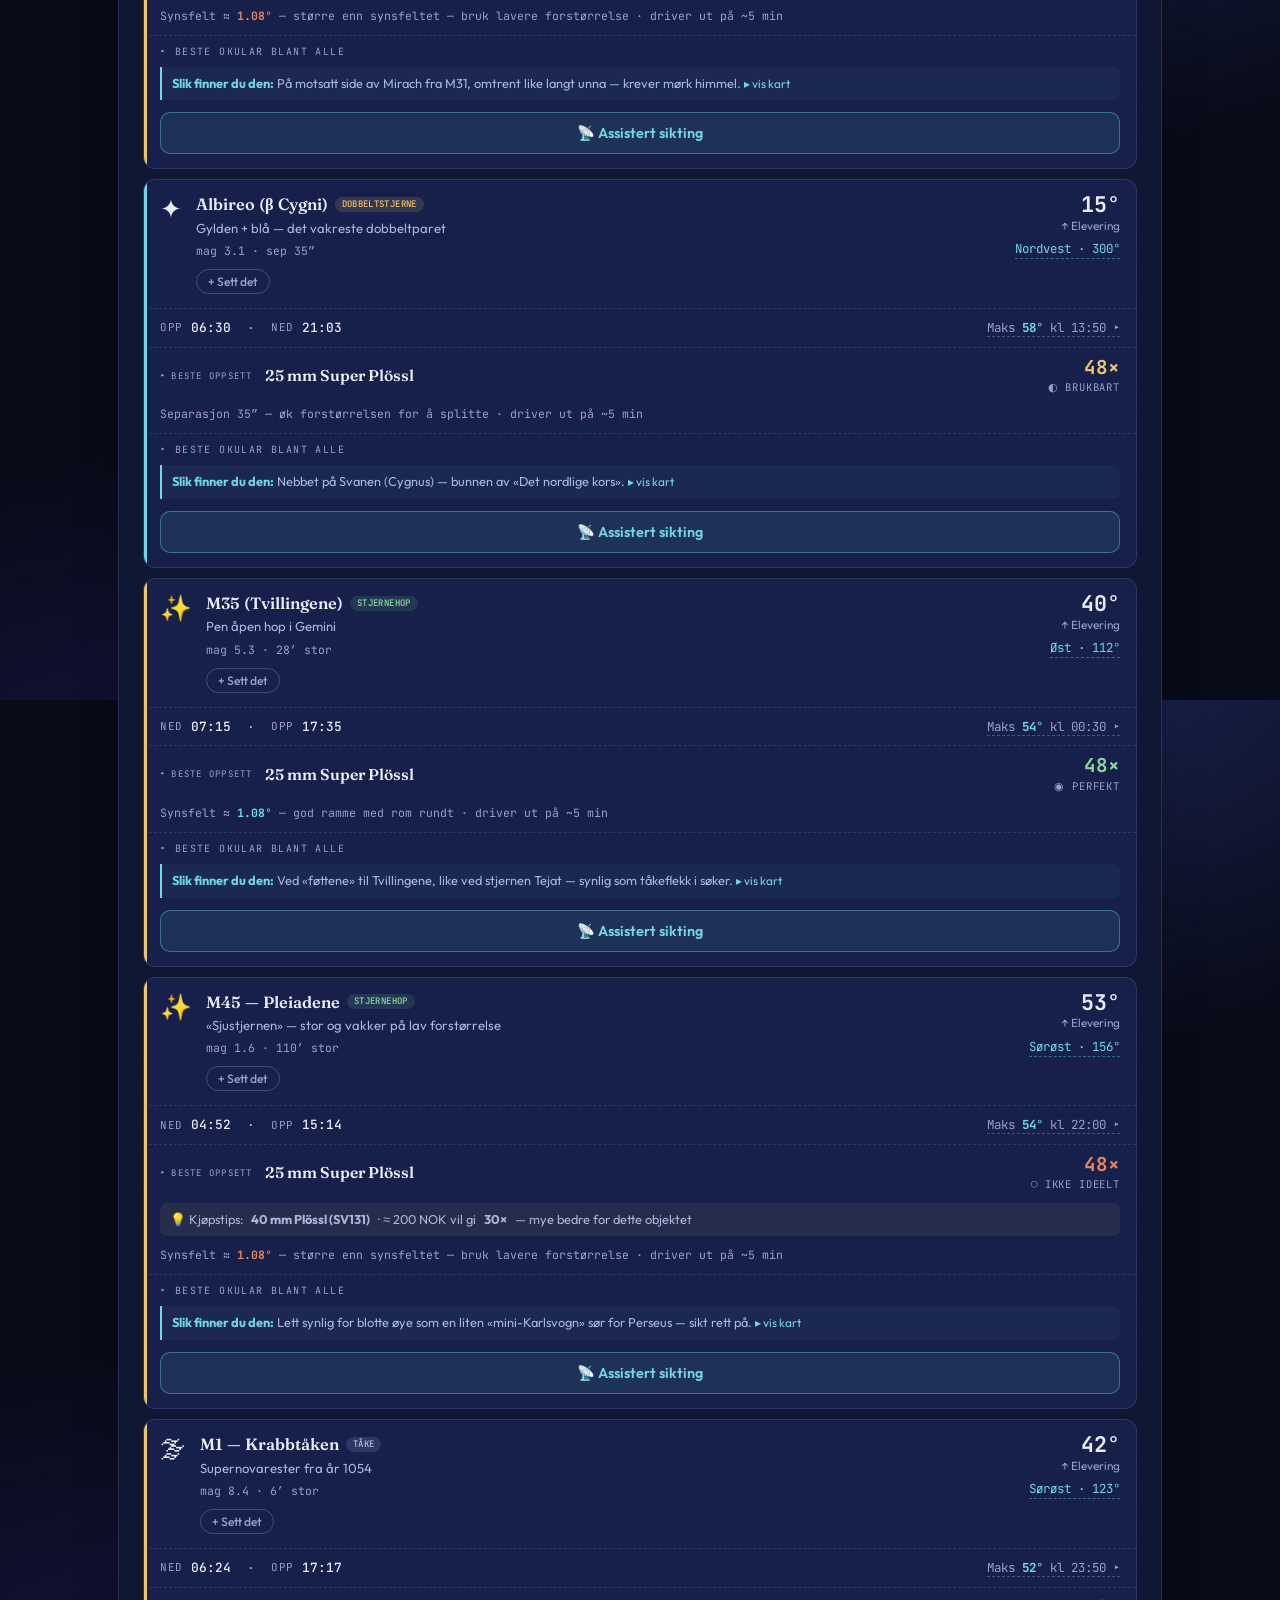
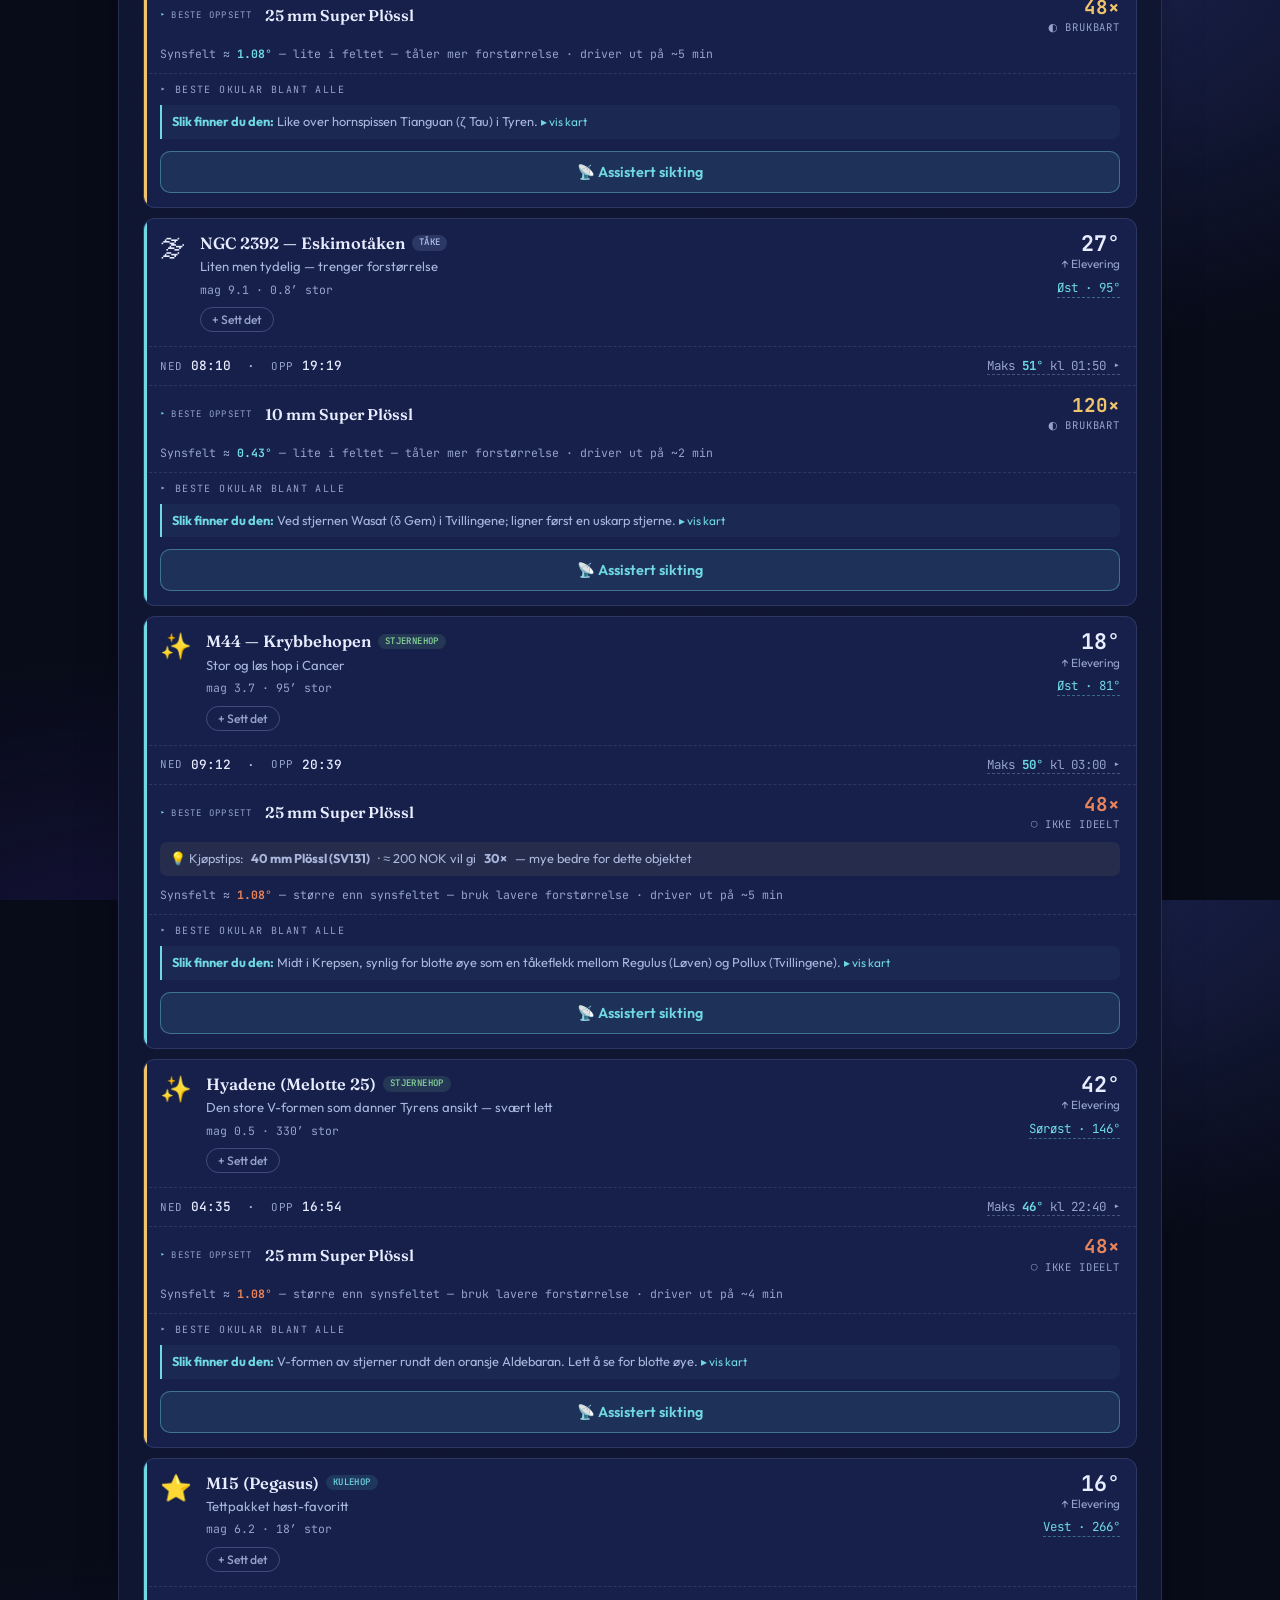
==== commit 2f71addc: "Full oppdatering fra zip — alle sider (cache v20)" ====
--- a/index.html
+++ b/index.html
@@ -290,6 +290,7 @@
     <a class="nav-brand" href="index.html">⭐ Stjernekikkert</a>
     <a class="nav-link active" href="index.html">Himmelen</a>
     <a class="nav-link" href="objekter.html">Katalog</a>
+    <a class="nav-link" href="anbefalt.html">Anbefalt</a>
     <a class="nav-link" href="setup.html">Oppsett</a>
     <a class="nav-link" href="kollimering.html">Kollimering</a>
     <a class="nav-link" href="sikt.html">Sikt</a>
@@ -1182,7 +1183,7 @@
     if (aBtn){ openFinderModal(aBtn.getAttribute('data-finder'), parseFloat(aBtn.getAttribute('data-ra')), parseFloat(aBtn.getAttribute('data-dec'))); return; }
     var aimBtn = e.target.closest && e.target.closest('.aim-btn');
     if (aimBtn){
-      var tg = { name: aimBtn.getAttribute('data-name'), ra: parseFloat(aimBtn.getAttribute('data-ra')), dec: parseFloat(aimBtn.getAttribute('data-dec')) };
+      var tg = { id: aimBtn.getAttribute('data-aim'), name: aimBtn.getAttribute('data-name'), ra: parseFloat(aimBtn.getAttribute('data-ra')), dec: parseFloat(aimBtn.getAttribute('data-dec')) };
       try { localStorage.setItem('stjernekikkert_aim_target', JSON.stringify(tg)); } catch(err){}
       window.location.href = 'sikt.html';
     }
--- a/shared.css
+++ b/shared.css
@@ -190,3 +190,30 @@
     radial-gradient(1px 1px at 8% 88%,#ff3311 50%,transparent);
   opacity:.3;
 }
+
+/* Observasjonsutsikt-modal (delt mellom Katalog og Anbefalt) */
+.fc-pnote{font-size:.82rem;color:var(--ink-soft);background:rgba(111,216,224,.07);border:1px solid rgba(111,216,224,.25);border-radius:8px;padding:8px 12px;margin-bottom:12px}
+.fc-body{margin:4px 0 14px}
+.fc-empty{color:var(--ink-soft);font-size:.92rem;line-height:1.6;padding:8px 0}
+.fc-top{display:grid;grid-template-columns:1fr;gap:8px;margin-bottom:16px}
+.fc-top-card{border:1px solid var(--line);border-radius:12px;padding:12px 14px;background:var(--panel-soft);border-left-width:3px}
+.fc-top-date{font-family:'Fraunces',serif;font-size:1.02rem;font-weight:600;color:var(--ink)}
+.fc-top-v{font-family:'JetBrains Mono',monospace;font-size:.72rem;letter-spacing:.08em;text-transform:uppercase;margin:2px 0 4px}
+.fc-top-det{font-family:'JetBrains Mono',monospace;font-size:.8rem;color:var(--ink-soft)}
+.fc-sub{font-family:'JetBrains Mono',monospace;font-size:.7rem;letter-spacing:.16em;text-transform:uppercase;color:var(--ink-faint);margin:6px 0 8px}
+.fc-list{display:flex;flex-direction:column;gap:5px;max-height:38vh;overflow-y:auto}
+.fc-row{display:flex;align-items:center;gap:10px;font-size:.82rem}
+.fc-row-d{flex:none;width:88px;color:var(--ink-soft);font-family:'JetBrains Mono',monospace;font-size:.74rem}
+.fc-row-bar{flex:1;height:9px;background:rgba(255,255,255,.05);border-radius:99px;overflow:hidden}
+.fc-row-bar span{display:block;height:100%;border-radius:99px}
+.fc-row-info{flex:none;width:84px;text-align:right;font-family:'JetBrains Mono',monospace;font-size:.74rem;color:var(--ink-faint)}
+.fc-row-bar span.v-great{background:var(--green)}
+.fc-row-bar span.v-good{background:var(--cyan)}
+.fc-row-bar span.v-ok{background:var(--gold)}
+.fc-row-bar span.v-poor{background:var(--rust)}
+.fc-row-bar span.v-light{background:var(--ink-faint)}
+.fc-top-card.v-great{border-left-color:var(--green)} .fc-top-card.v-great .fc-top-v{color:var(--green)}
+.fc-top-card.v-good{border-left-color:var(--cyan)} .fc-top-card.v-good .fc-top-v{color:var(--cyan)}
+.fc-top-card.v-ok{border-left-color:var(--gold)} .fc-top-card.v-ok .fc-top-v{color:var(--gold)}
+.fc-top-card.v-poor{border-left-color:var(--rust)} .fc-top-card.v-poor .fc-top-v{color:var(--rust)}
+.fc-top-card.v-light{border-left-color:var(--ink-faint)} .fc-top-card.v-light .fc-top-v{color:var(--ink-faint)}
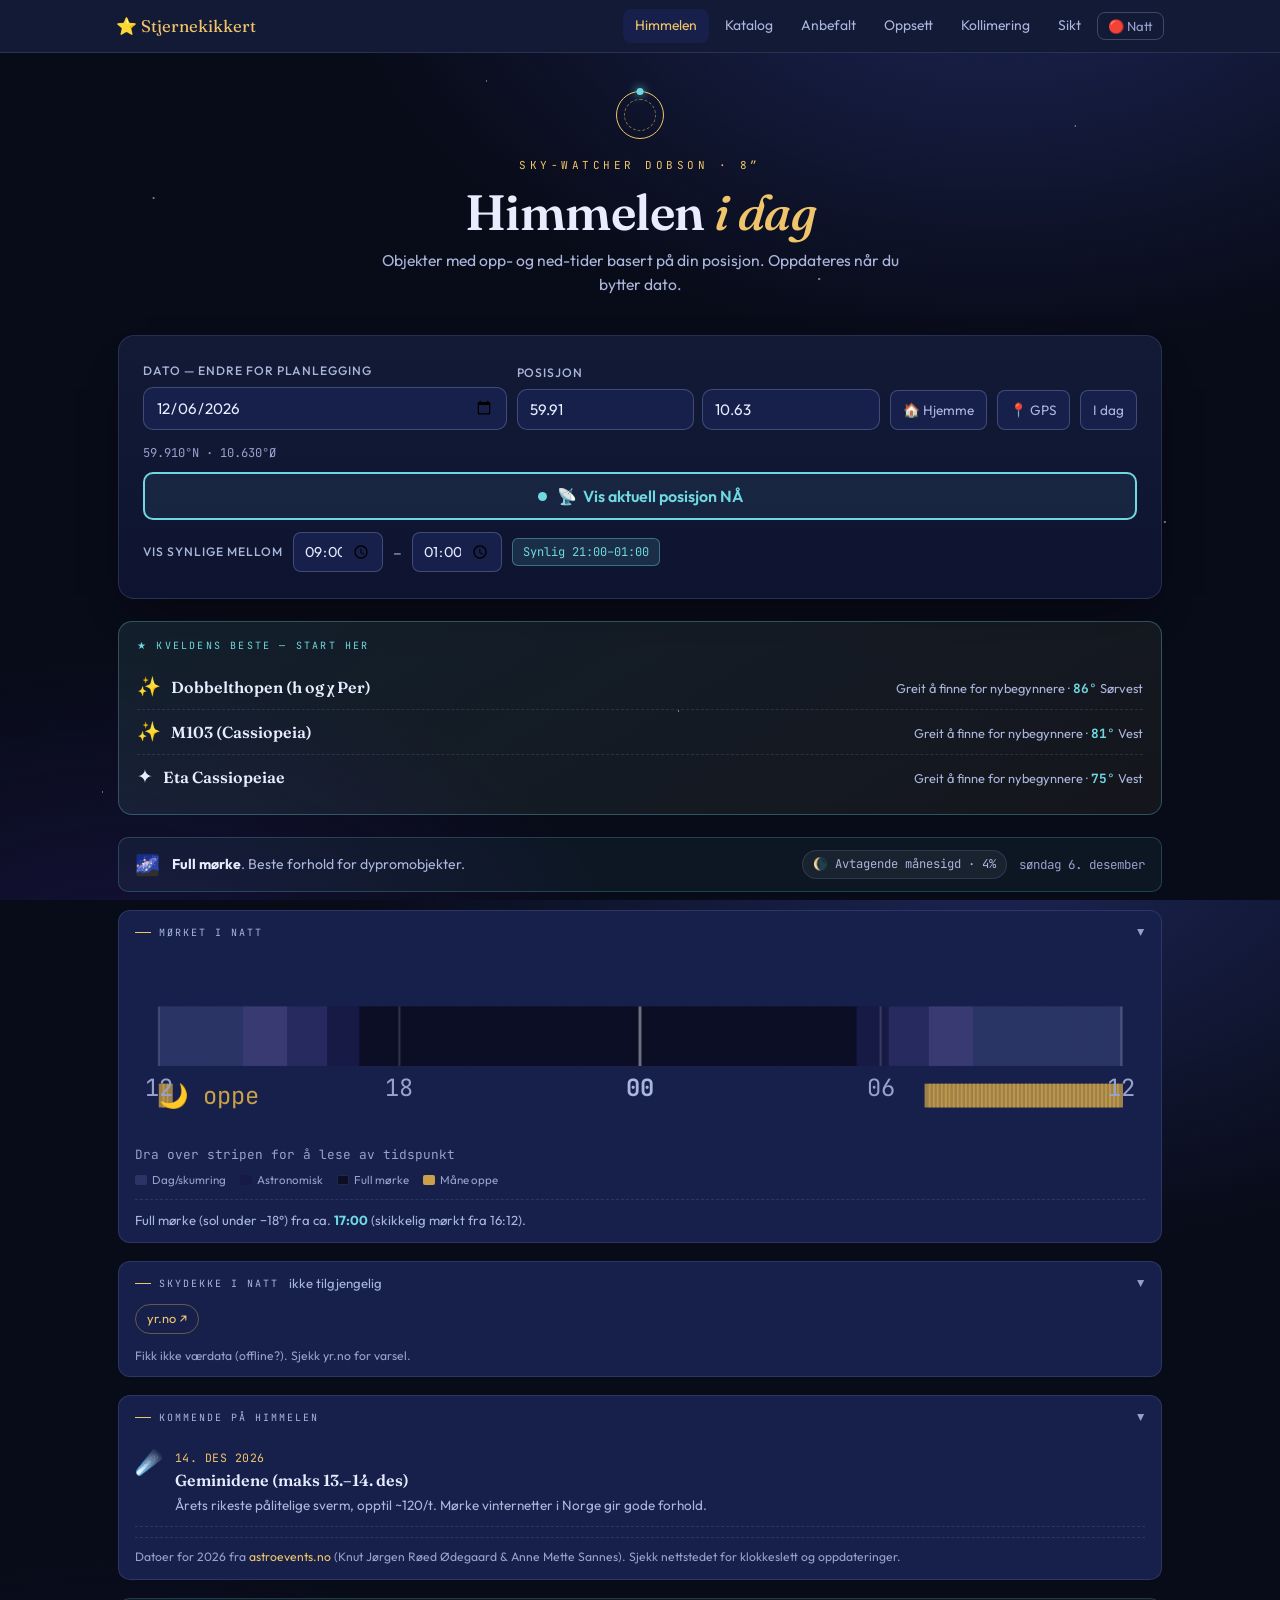
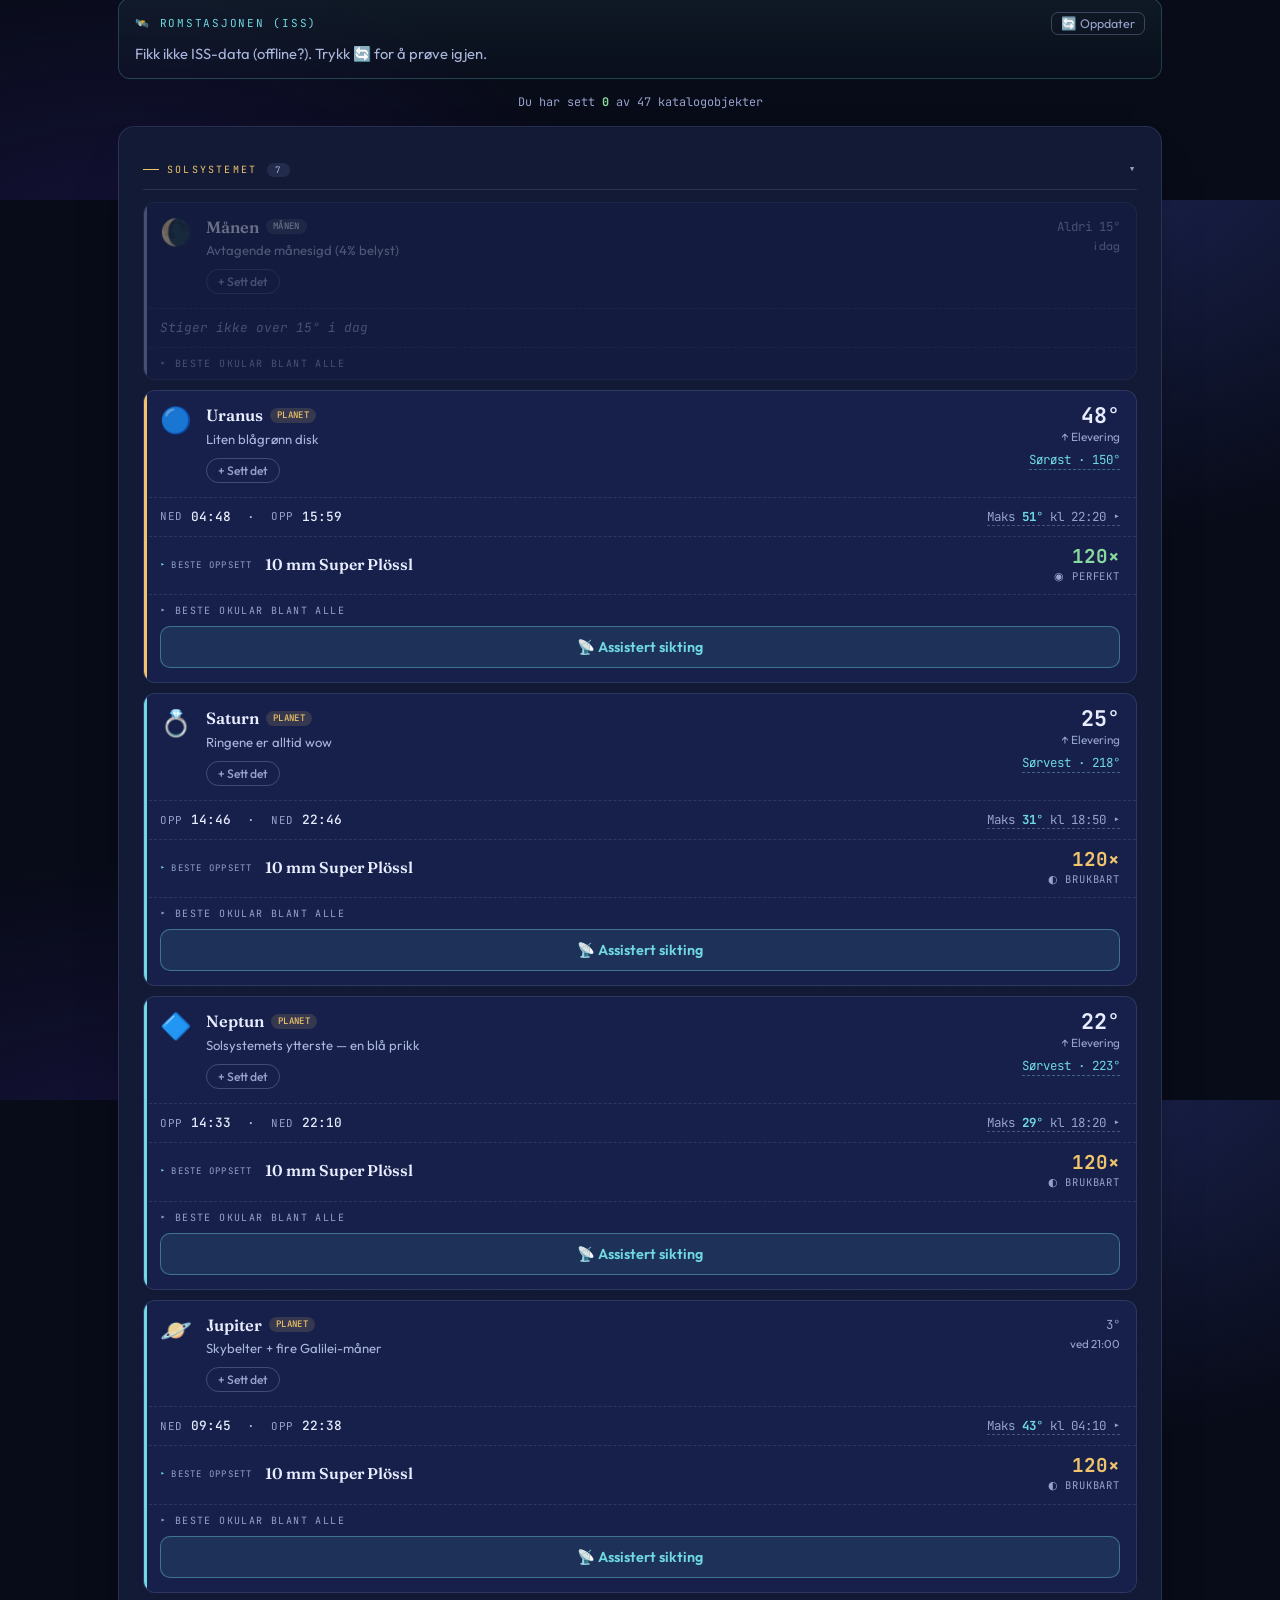
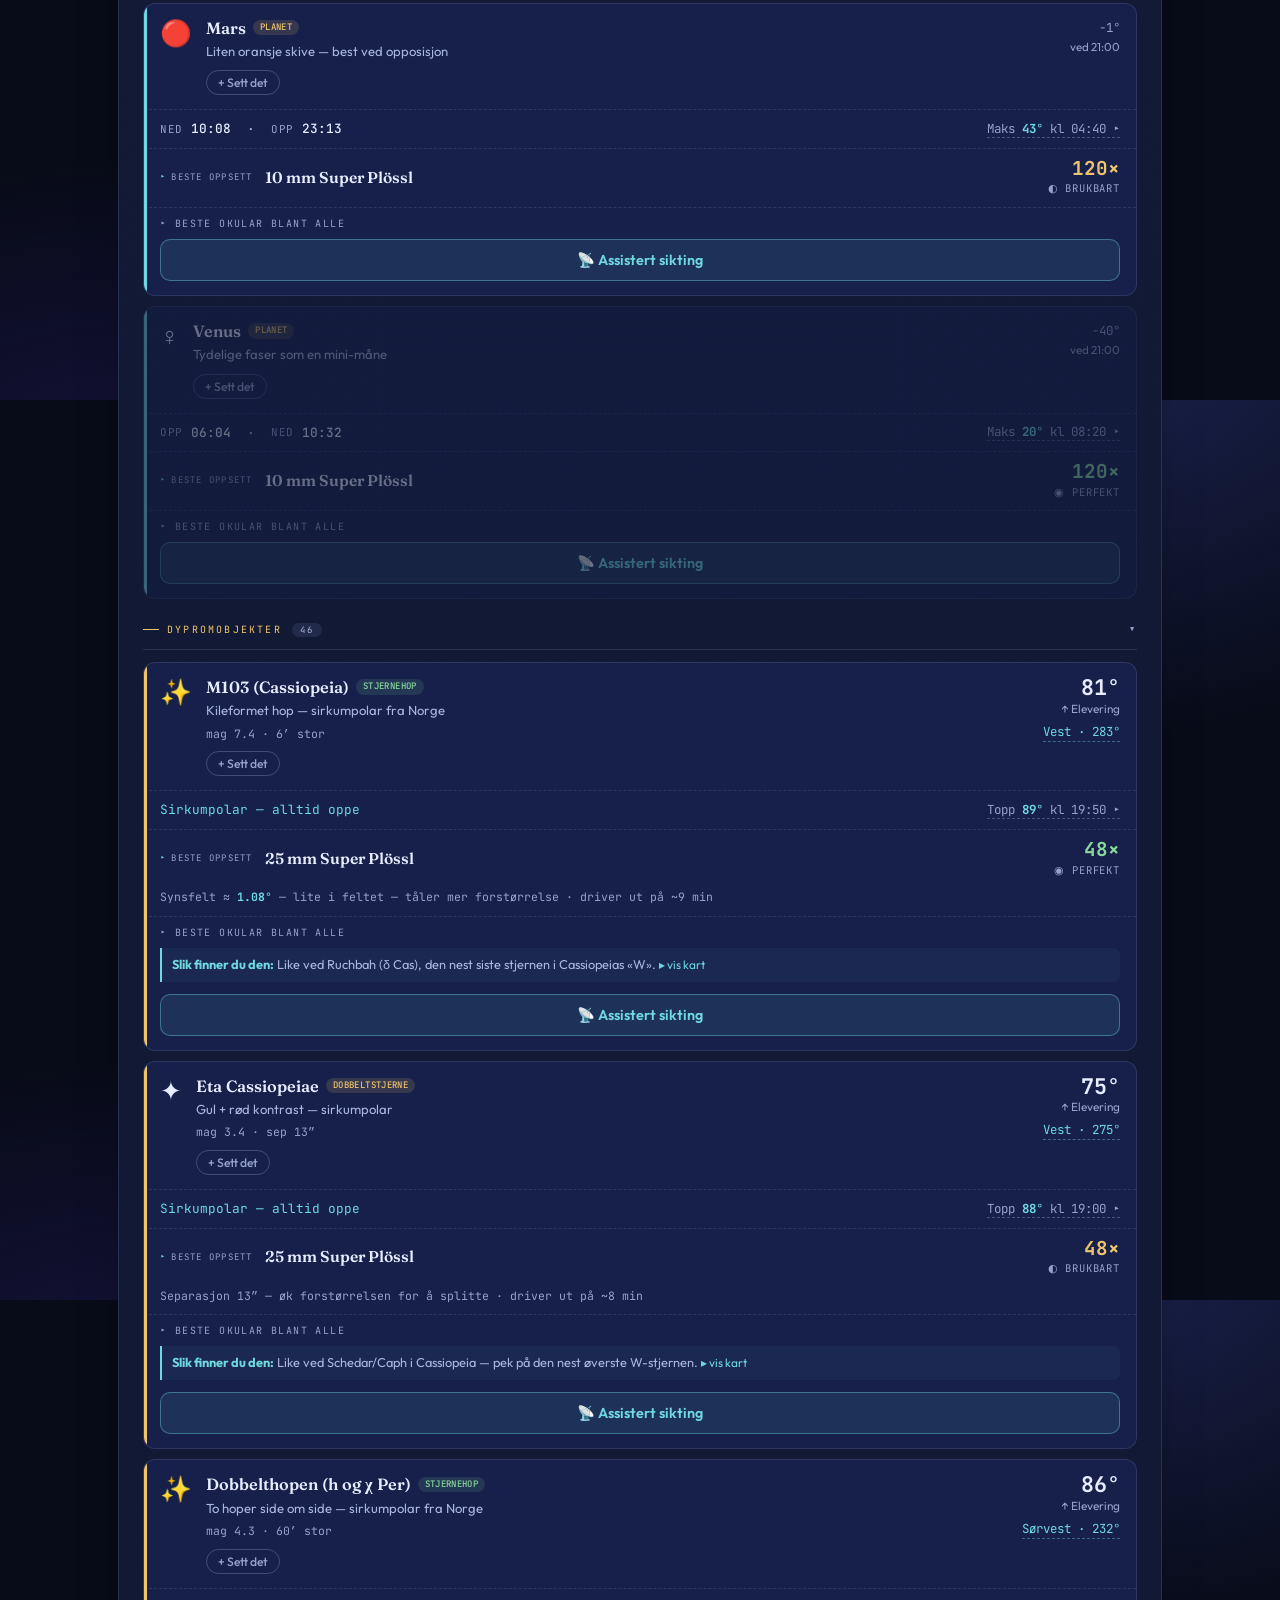
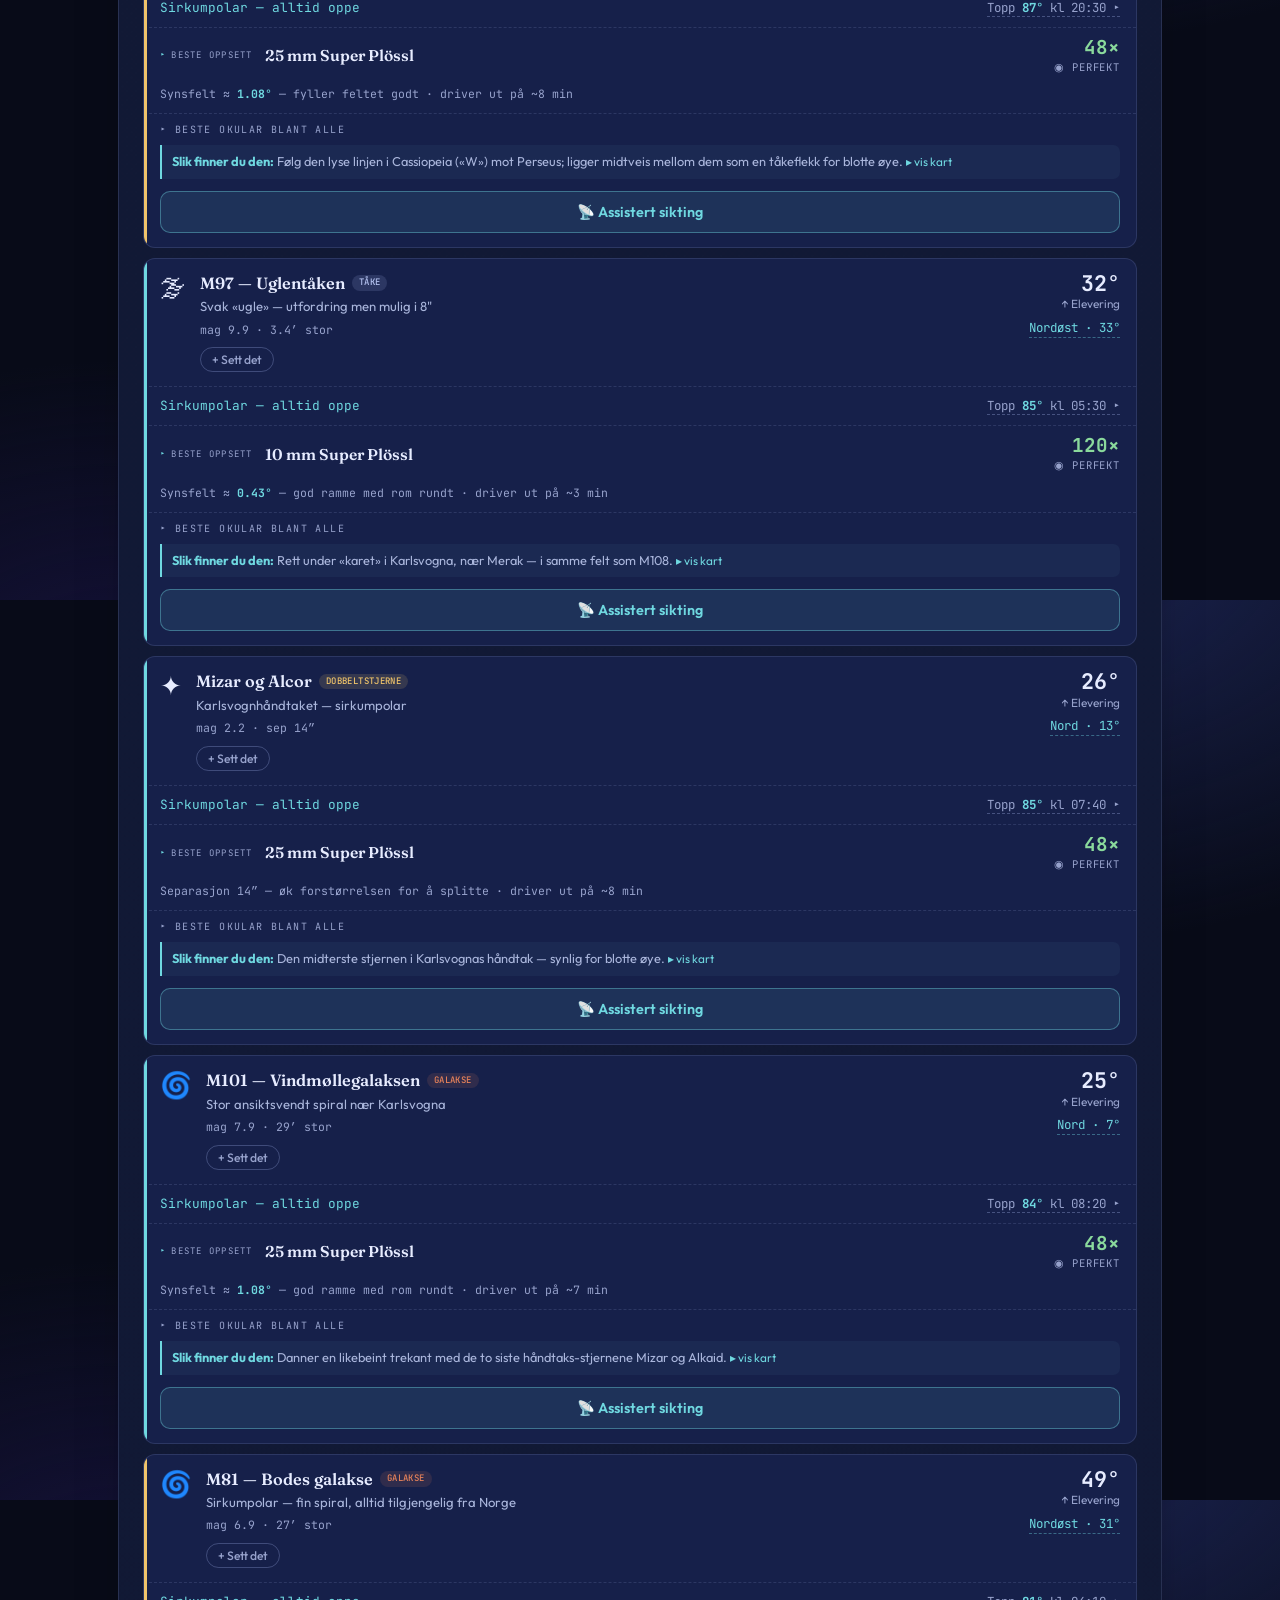
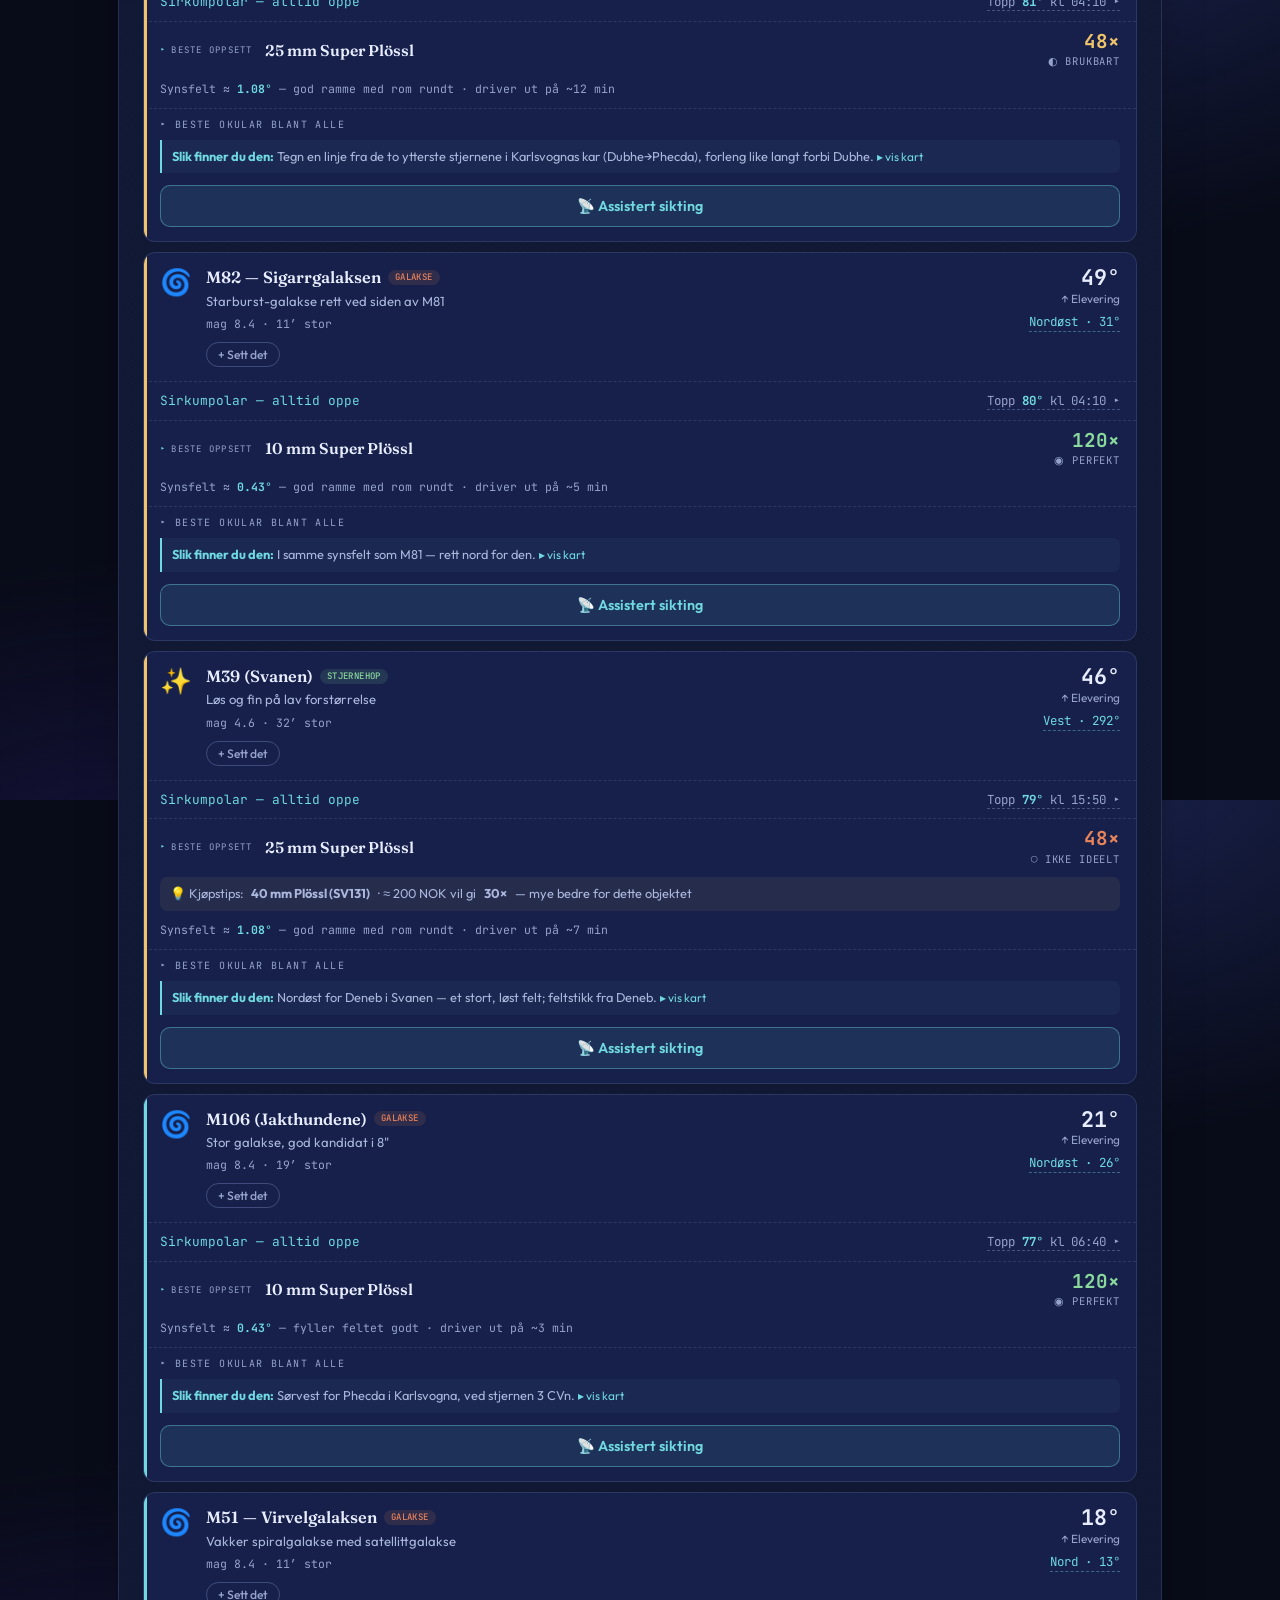
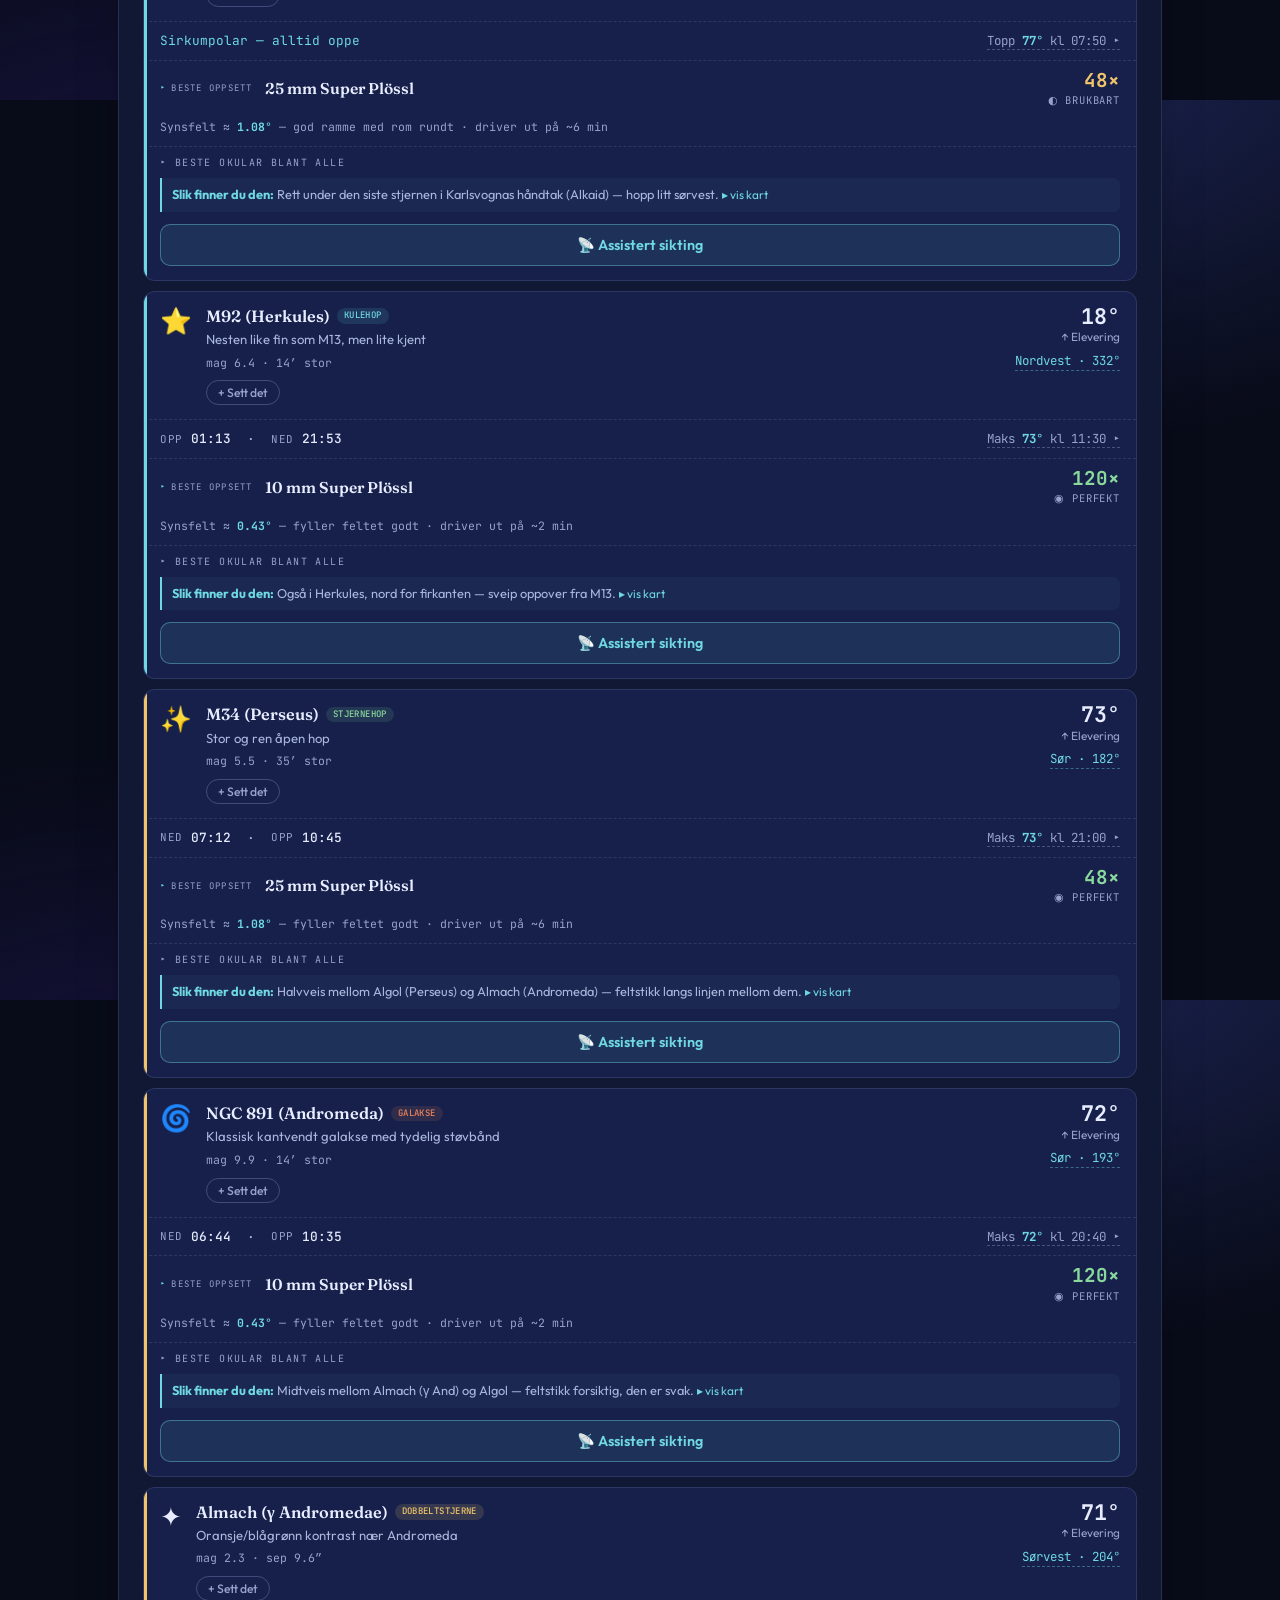
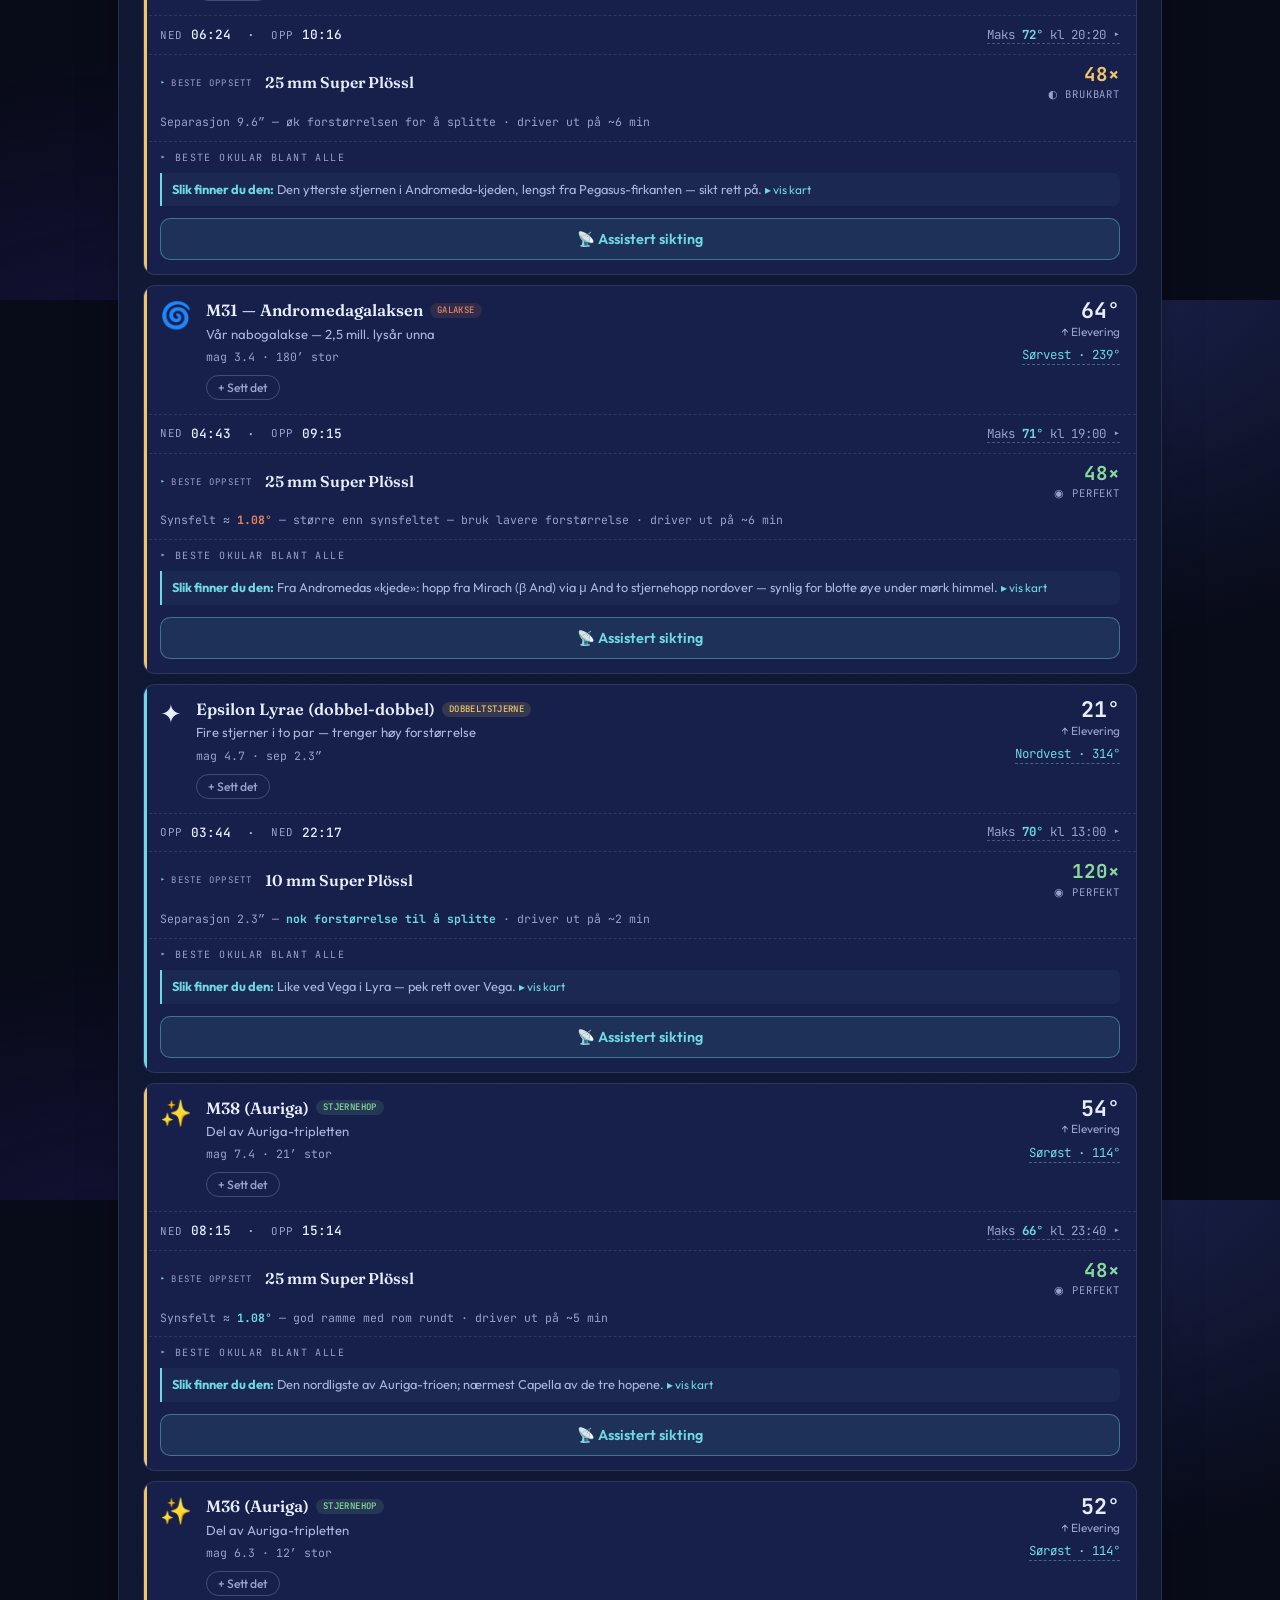
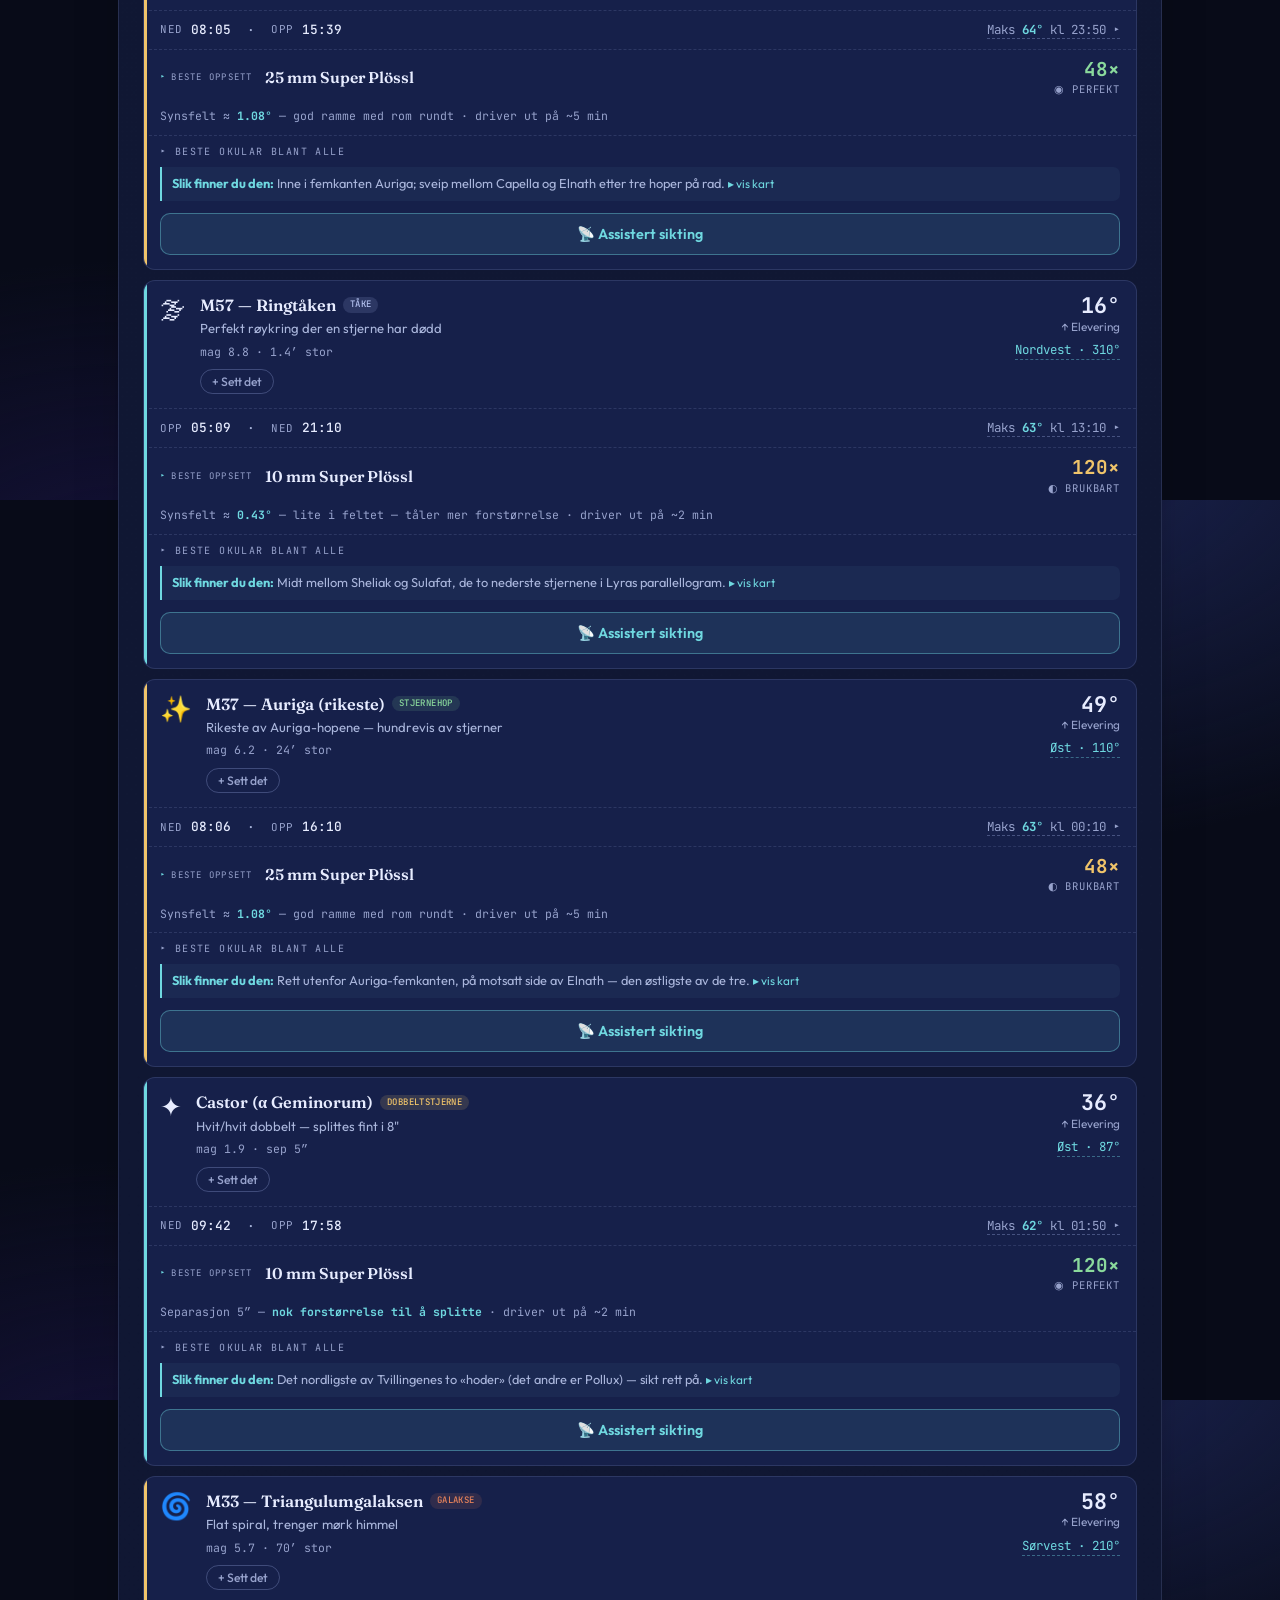
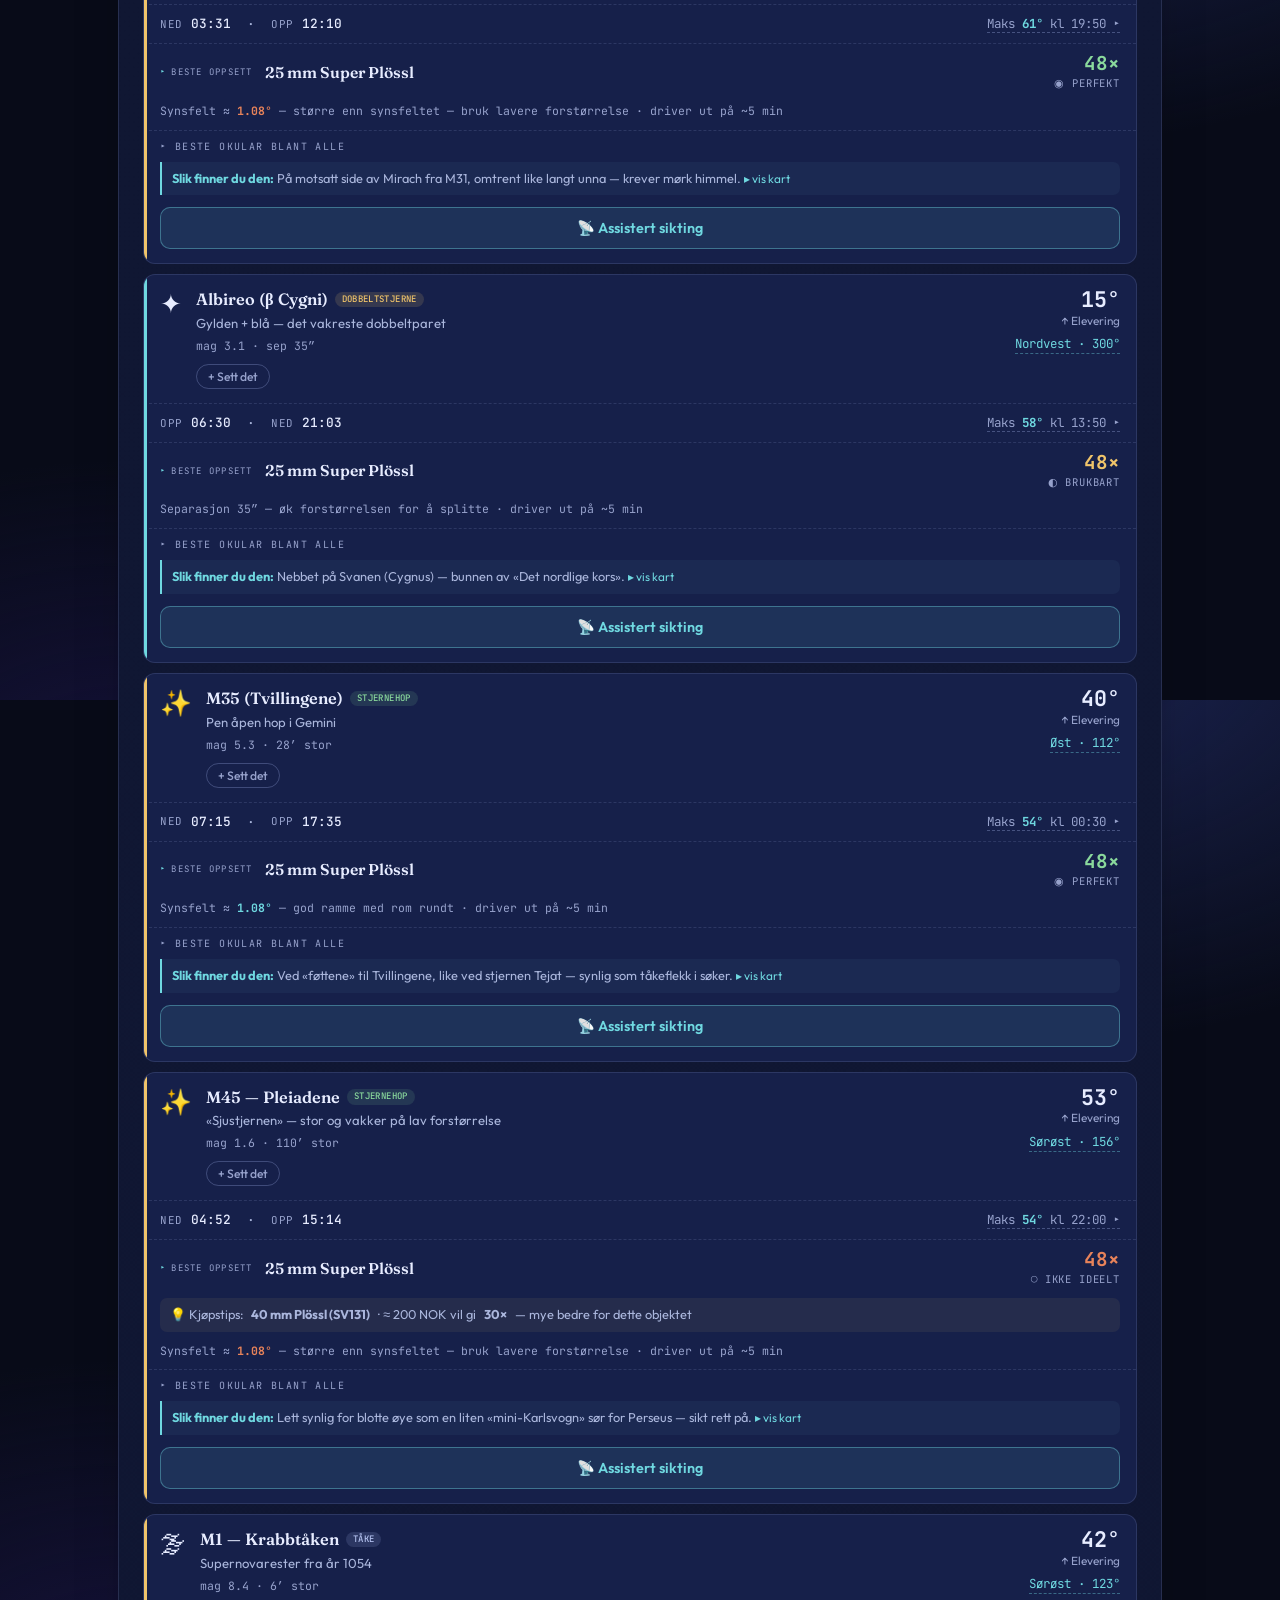
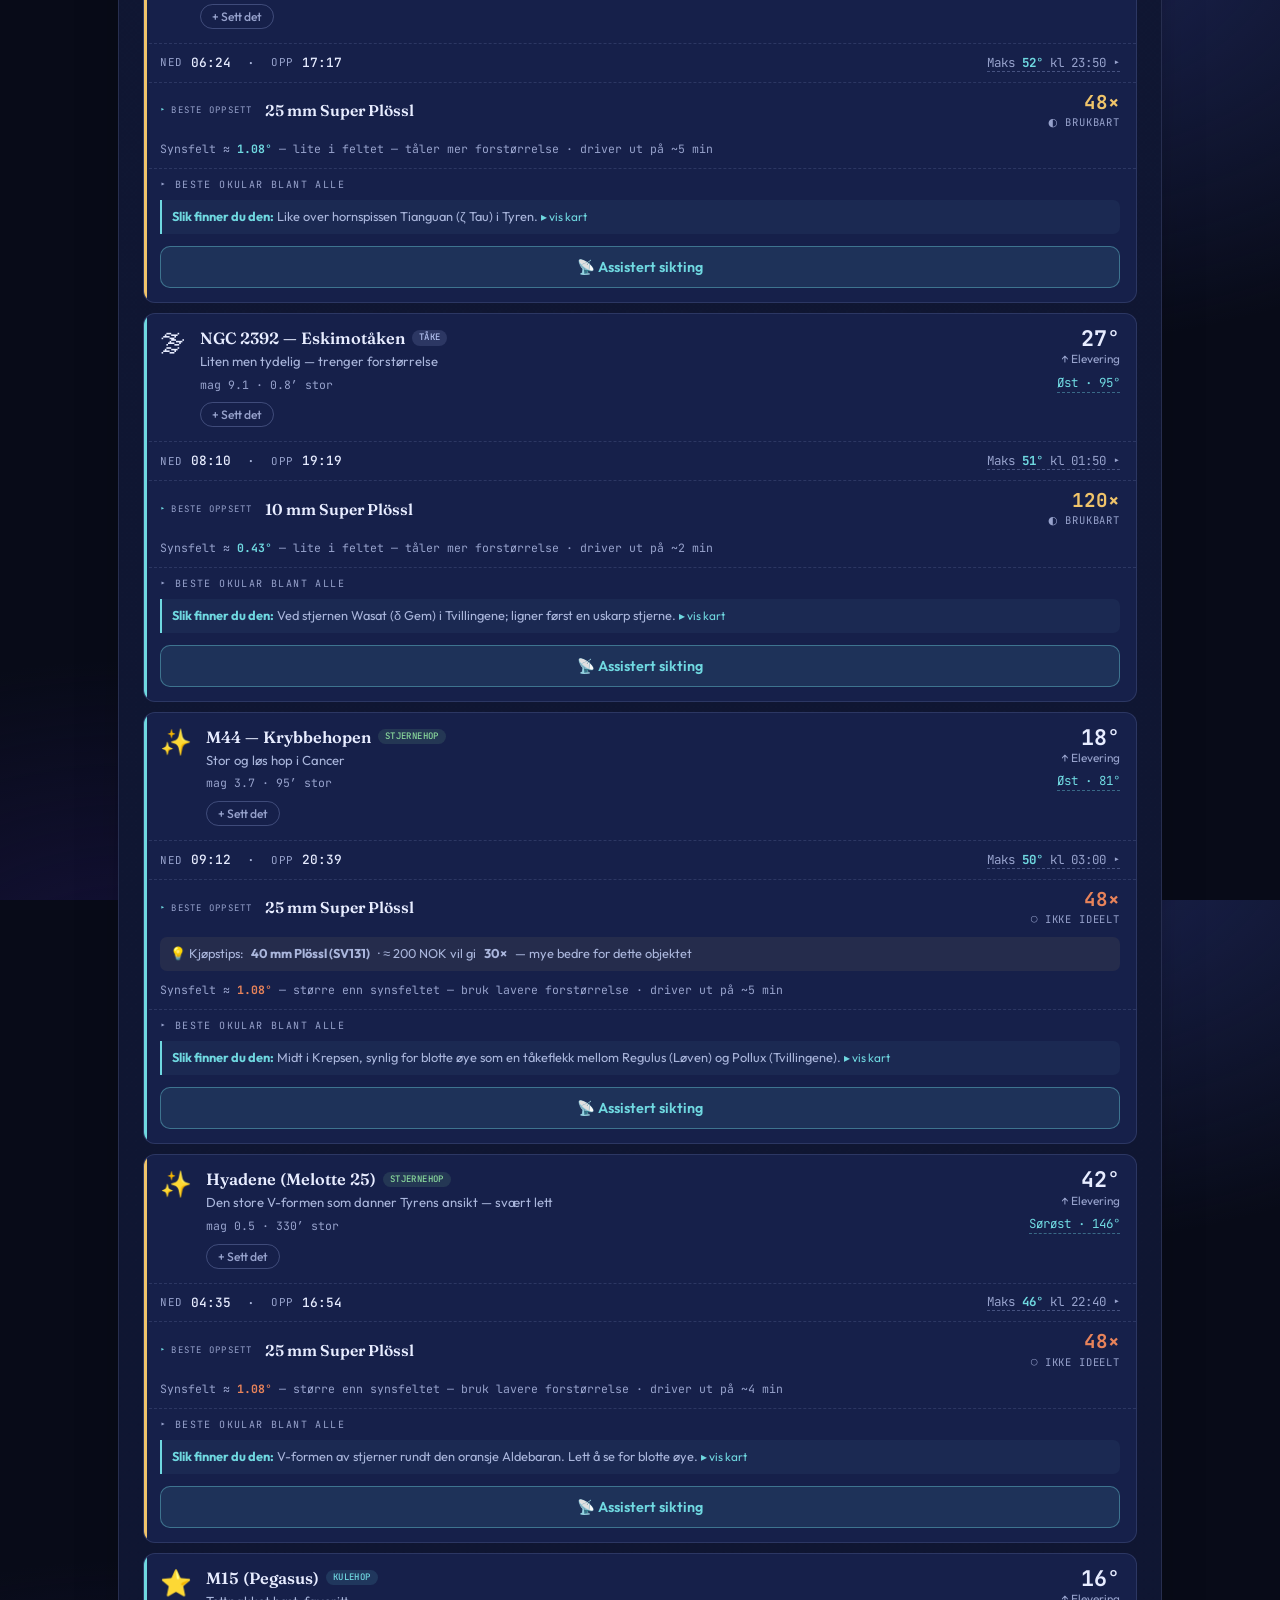
==== commit abf71d64: "Ny funksjon: ISS «hvor er den nå» — live retning/høyde mot romstasjonen (cache v25)" ====
--- a/index.html
+++ b/index.html
@@ -280,6 +280,22 @@
   .ctrl-row{grid-template-columns:1fr 1fr}
   .ctrl-row > button{grid-column:span 1}
 }
+
+/* ISS / romstasjonen */
+.iss-card{background:linear-gradient(180deg,rgba(111,216,224,.07),rgba(111,216,224,.02));border:1px solid rgba(111,216,224,.22);border-radius:12px;padding:13px 16px;margin-bottom:14px}
+.iss-head{display:flex;align-items:center;gap:8px;font-family:'JetBrains Mono',monospace;font-size:11px;letter-spacing:.16em;text-transform:uppercase;color:var(--cyan);margin-bottom:8px}
+.iss-refresh{margin-left:auto;background:none;border:1px solid var(--line-strong);color:var(--ink-faint);border-radius:7px;padding:3px 9px;cursor:pointer;font-family:'Outfit',sans-serif;font-size:.78rem;letter-spacing:0;text-transform:none}
+.iss-refresh:hover{border-color:var(--cyan);color:var(--cyan)}
+.iss-body{font-size:.92rem;color:var(--ink);line-height:1.5}
+.iss-big{font-family:'Fraunces',serif;font-size:1.04rem}
+.iss-dir{color:var(--cyan);font-family:'JetBrains Mono',monospace;border-bottom:1px dashed rgba(111,216,224,.45);cursor:pointer;padding-bottom:1px;white-space:nowrap}
+.iss-dir:hover{color:var(--gold)}
+.iss-sub{font-size:.82rem;color:var(--ink-soft);margin-top:5px}
+.iss-vis{font-size:.84rem;margin-top:6px;font-weight:500}
+.iss-vis.yes{color:var(--green)}
+.iss-vis.no{color:var(--ink-faint)}
+.iss-muted{color:var(--ink-soft)}
+.iss-loading{color:var(--ink-faint);font-style:italic}
 </style>
 </head>
 <body>
@@ -346,6 +362,7 @@
   <div id="darkness-timeline"></div>
   <div id="weather-box"></div>
   <div id="events-box"></div>
+  <div id="iss-box"></div>
   <div id="moon-warn"></div>
   <div class="log-count" id="log-count"></div>
 
@@ -1189,9 +1206,54 @@
     }
   });
 
+  // ---- ISS / romstasjonen (live «hvor er den nå») ----
+  var issTimer = null;
+  function issShell(inner){
+    return '<div class="iss-card"><div class="iss-head"><span>🛰️ Romstasjonen (ISS)</span>'+
+      '<button class="iss-refresh" id="iss-refresh">🔄 Oppdater</button></div>'+
+      '<div class="iss-body" id="iss-body">'+inner+'</div></div>';
+  }
+  function issWire(){
+    var rb = document.getElementById('iss-refresh');
+    if (rb) rb.addEventListener('click', function(){ renderISS(true); });
+    var d = document.querySelector('#iss-body .iss-dir');
+    if (d) d.addEventListener('click', function(){ openCompassModal(parseFloat(this.getAttribute('data-az')), 'ISS 🛰️'); });
+  }
+  function renderISS(force){
+    var box = document.getElementById('iss-box'); if(!box) return;
+    if (issTimer){ clearTimeout(issTimer); issTimer = null; }
+    if (force || !box.firstChild){ box.innerHTML = issShell('<span class="iss-loading">Henter ISS-posisjon …</span>'); issWire(); }
+    var atLat = lat, atLon = lon;
+    fetchISS().then(function(d){
+      var la = lookAngle(atLat, atLon, d.lat, d.lon, d.altKm);
+      var az = intc(la.az), inner;
+      if (la.alt >= 0){
+        var now = new Date();
+        var sa = altAz(sunPos(now).ra, sunPos(now).dec, now, atLat, atLon).alt;
+        var vis, visCls;
+        if (!d.sunlit){ vis = '🌑 I jordas skygge nå — over horisonten, men ikke solbelyst (usynlig).'; visCls='no'; }
+        else if (sa >= -6){ vis = '☀ For lyst ute ennå — over horisonten, men himmelen er for lys.'; visCls='no'; }
+        else { vis = '✨ Synlig nå! Se etter en rask, jevn lysprikk — ingen blink.'; visCls='yes'; }
+        inner =
+          '<div class="iss-big">Over horisonten — <span class="iss-dir" data-az="'+la.az+'" title="Trykk for kompass">se mot '+compassSimple(la.az)+' · '+az+'°</span></div>'+
+          '<div class="iss-sub"><b>'+intc(la.alt)+'°</b> over horisonten · ca. '+intc(la.rangeKm)+' km unna</div>'+
+          '<div class="iss-vis '+visCls+'">'+vis+'</div>';
+      } else {
+        inner = '<div class="iss-big iss-muted">Under horisonten nå ('+intc(la.alt)+'°)</div>'+
+          '<div class="iss-sub">Ikke synlig herfra akkurat nå. ISS runder jorda på ~90 min — trykk 🔄 senere.</div>';
+      }
+      box.innerHTML = issShell(inner); issWire();
+      // Live-oppdatering kun under en pågående passering (den flytter seg fort); ellers ikke poll.
+      if (la.alt >= 0 && !document.hidden) issTimer = setTimeout(function(){ renderISS(false); }, 5000);
+    }).catch(function(){
+      box.innerHTML = issShell('<span class="iss-muted">Fikk ikke ISS-data (offline?). Trykk 🔄 for å prøve igjen.</span>'); issWire();
+    });
+  }
+
   initNightMode();
   initInstall();
   render();
+  renderISS(true);
 })();
 </script>
 <script>if("serviceWorker" in navigator){window.addEventListener("load",function(){navigator.serviceWorker.register("sw.js").catch(function(){});});}</script>
